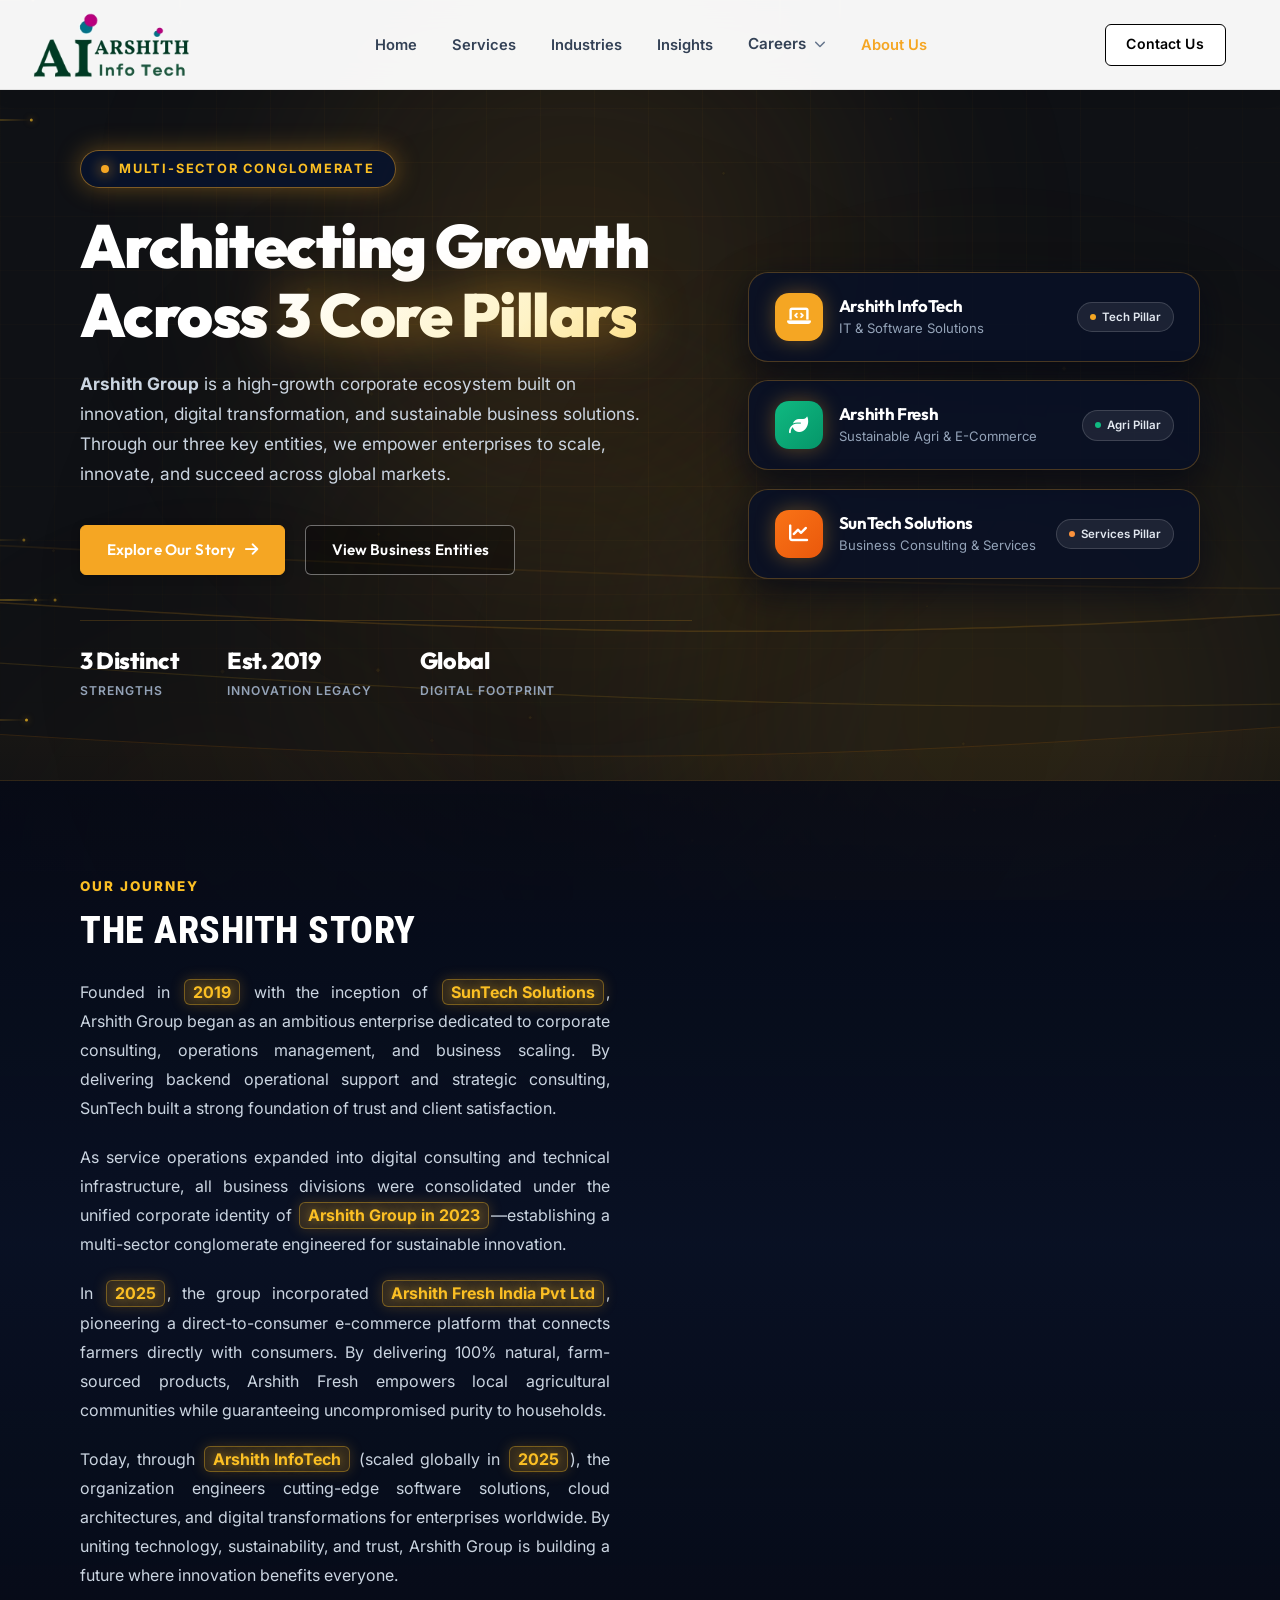
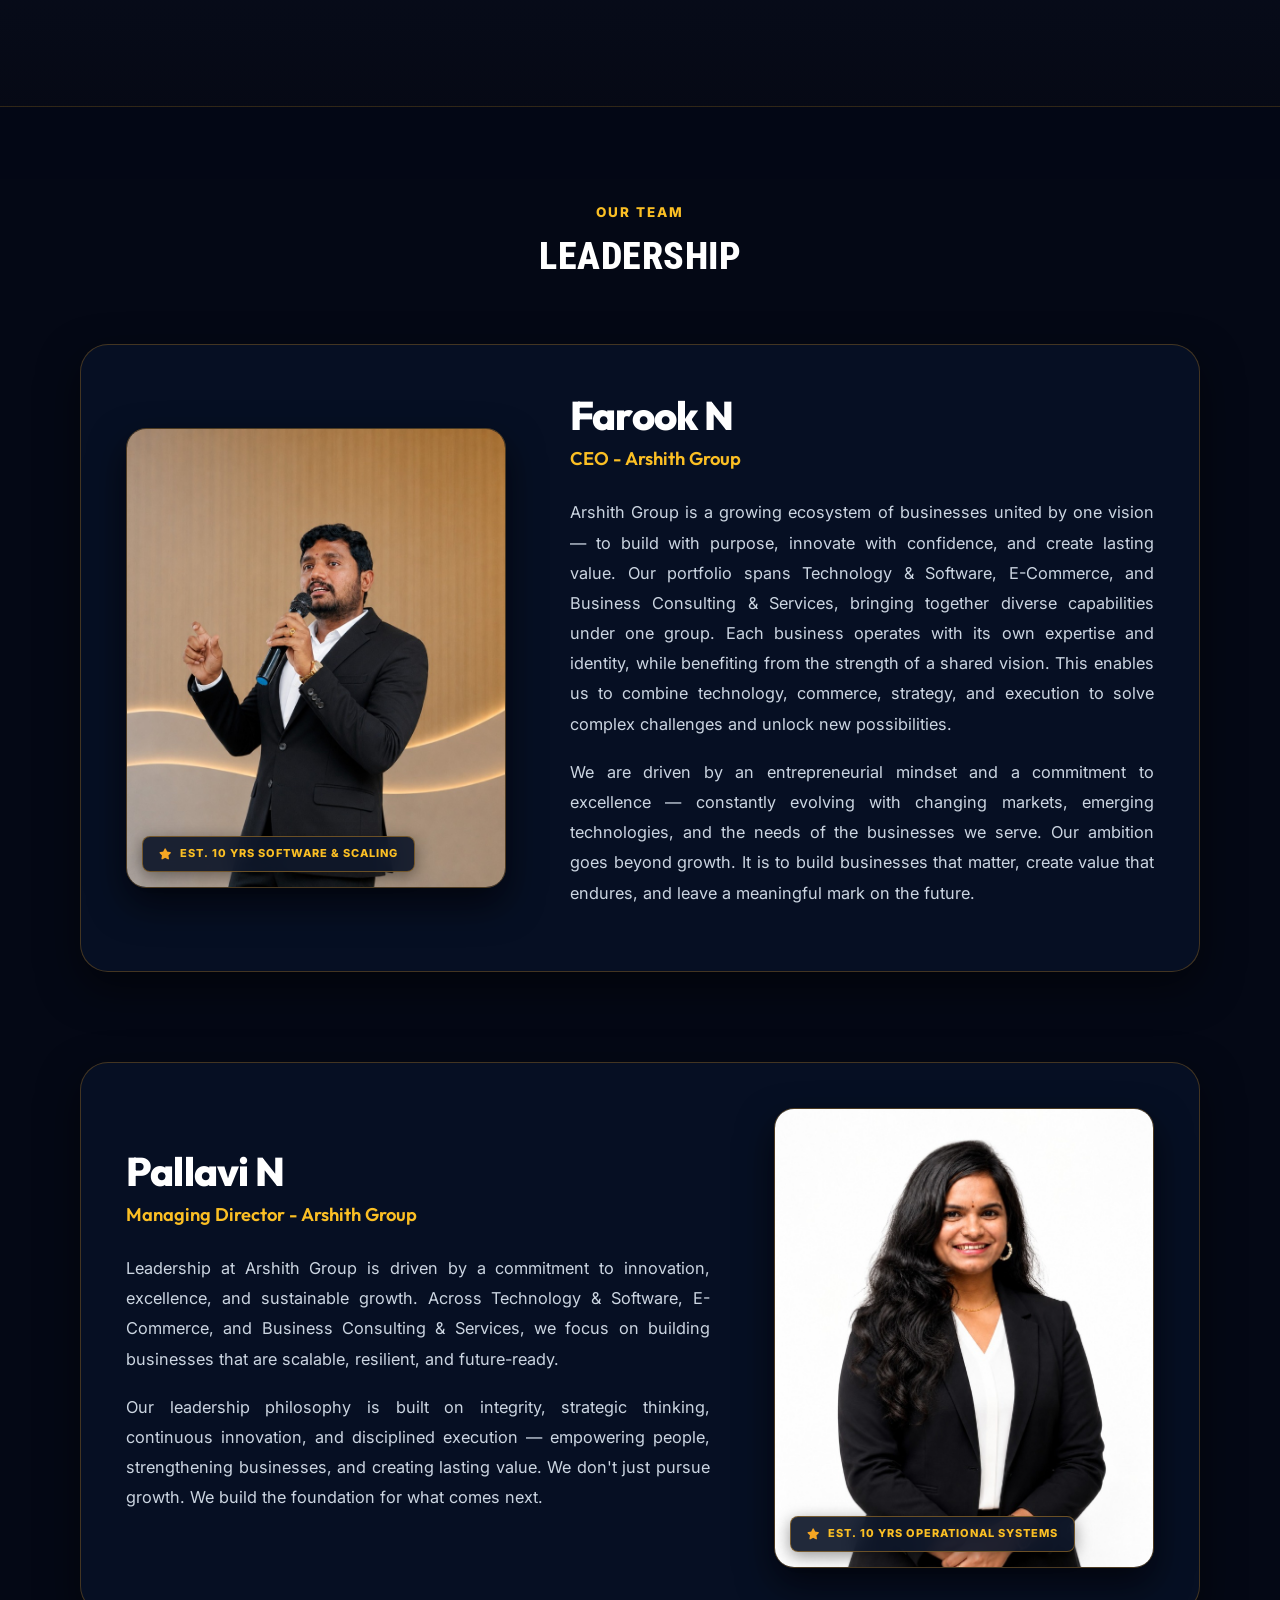
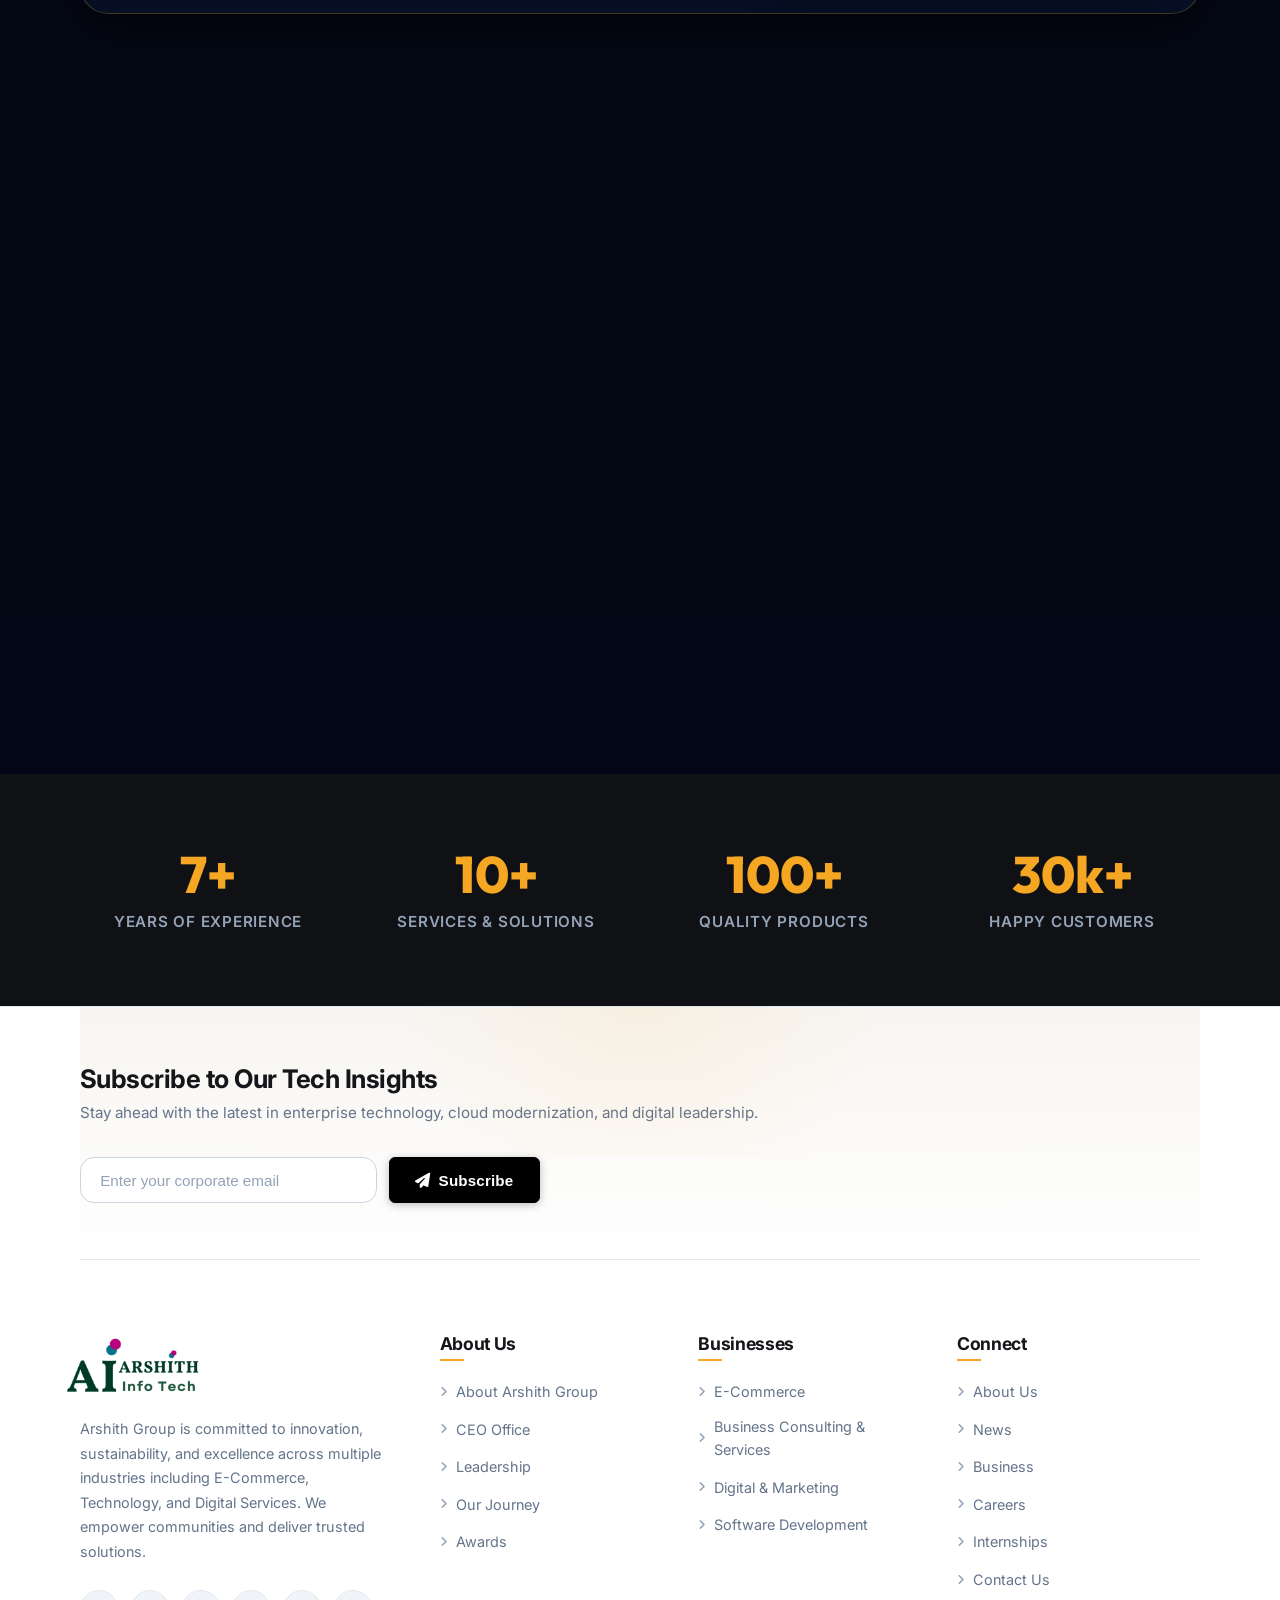
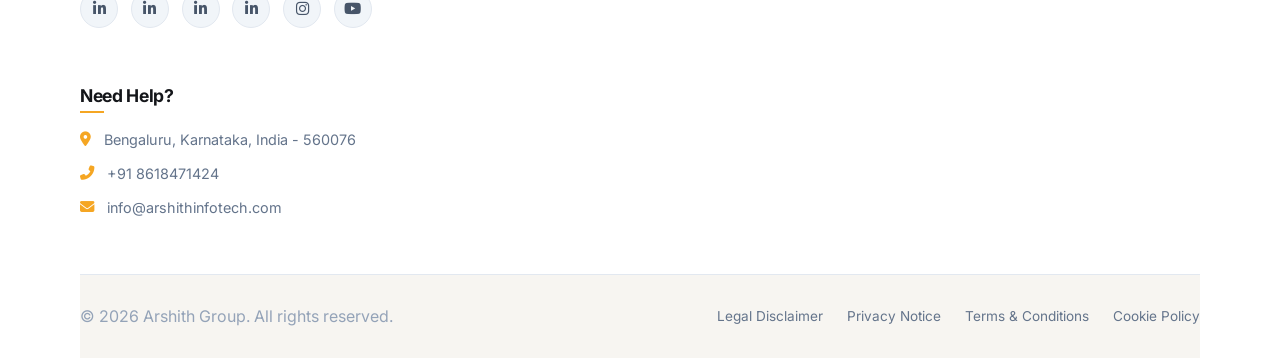
==== about-infotech.html @ 5fb1ec13 "Update email to info@arshithinfotech.com and fix content visibility" ====
<!DOCTYPE html>
<html lang="en">

<head>
  <meta charset="UTF-8" />
  <meta name="viewport" content="width=device-width, initial-scale=1.0" />
  <title>About Arshith Group | Leadership & Our Story</title>
  <meta name="description"
    content="Meet the executive leaders of Arshith Group. Learn about our story, values, and the team driving innovation across E-Commerce, Technology, and Digital Services." />

  <!-- Google Fonts -->
  <link rel="preconnect" href="https://fonts.googleapis.com" />
  <link rel="preconnect" href="https://fonts.gstatic.com" crossorigin />
  <link
    href="https://fonts.googleapis.com/css2?family=Inter:wght@300;400;500;600;700;800;900&family=Outfit:wght@400;500;600;700;800;900&family=Roboto+Condensed:wght@700&display=swap"
    rel="stylesheet" />

  <!-- Font Awesome -->
  <link rel="stylesheet" href="https://cdnjs.cloudflare.com/ajax/libs/font-awesome/6.4.0/css/all.min.css" />

  <!-- Stylesheets -->
  <link rel="stylesheet" href="css/style.css" />
  <link rel="stylesheet" href="footer-premium.css" />

  <style>
    /* ═══════════════════════════════════════════════════
       CYBER BLUE PROFESSIONAL ABOUT US & LEADERSHIP
       ═══════════════════════════════════════════════════ */
    :root {
      --font-brand: 'Outfit', 'Inter', -apple-system, sans-serif;
      --font-body: 'Inter', -apple-system, sans-serif;
      --primary-cyan: #F5A623;
      --primary-blue: #F5A623;
      --cyber-border: rgba(245, 166, 35, 0.28);
      --cyber-glow: rgba(245, 166, 35, 0.5);
    }

    body.page-about-cyber {
      background-color: #0F1115;
      color: #ffffff;
      font-family: var(--font-body);
      overflow-x: hidden;
      position: relative;
    }

    /* ── 1. UNIFIED WHITE TOP NAVBAR ── */
    .navbar {
      background: rgba(255, 255, 255, 0.96) !important;
      backdrop-filter: blur(16px);
      -webkit-backdrop-filter: blur(16px);
      border-bottom: 1px solid rgba(0, 0, 0, 0.08) !important;
      box-shadow: 0 4px 20px rgba(0, 0, 0, 0.05);
      padding: 0.35rem 0;
      position: fixed;
      top: 0;
      left: 0;
      width: 100%;
      z-index: 1000;
      transition: var(--transition);
    }

    .nav-links a {
      color: #334155;
      font-weight: 600;
      font-size: 0.92rem;
      transition: color 0.2s ease;
    }

    .nav-links a:hover,
    .nav-links a.active {
      color: #F5A623;
    }

    .menu-toggle {
      color: #F5A623;
    }

    /* ── 2. GLOBAL AURORA ORBS & CANVAS (MATCHING HOME PAGE) ── */
    /* Inherited from global css/style.css */

    /* ── 3. HERO SECTION (Screenshot 1) ── */
    .hero-conglomerate {
      position: relative;
      z-index: 1;
      padding: 150px 0 80px;
    }

    .hero-conglomerate-grid {
      display: grid;
      grid-template-columns: 1.15fr 0.85fr;
      gap: 3.5rem;
      align-items: center;
    }

    .hero-pill-badge {
      display: inline-flex;
      align-items: center;
      gap: 10px;
      padding: 8px 20px;
      background: rgba(8, 19, 44, 0.9);
      border: 1px solid rgba(245, 166, 35, 0.5);
      border-radius: 50px;
      font-size: 0.8rem;
      font-weight: 700;
      color: #FBBF24;
      text-transform: uppercase;
      letter-spacing: 0.14em;
      box-shadow: 0 0 25px rgba(245, 166, 35, 0.35);
      margin-bottom: 1.5rem;
    }

    .pulse-dot-cyan {
      width: 8px;
      height: 8px;
      background: #F5A623;
      border-radius: 50%;
      box-shadow: 0 0 14px #F5A623;
      animation: pulseDot 2s infinite;
    }

    .hero-main-title {
      font-family: var(--font-brand);
      font-size: clamp(2.5rem, 4.8vw, 3.8rem);
      font-weight: 900;
      color: #ffffff !important;
      line-height: 1.12;
      margin-bottom: 1.25rem;
      letter-spacing: -0.025em;
    }

    .pillars-accent {
      background: linear-gradient(135deg, #ffffff 0%, #FEF3C7 30%, #FBBF24 70%, #F5A623 100%);
      background-size: 250% auto;
      -webkit-background-clip: text;
      -webkit-text-fill-color: transparent;
      filter: drop-shadow(0 0 24px rgba(245, 166, 35, 0.55));
    }

    .hero-main-desc {
      font-size: 1.08rem;
      line-height: 1.75;
      color: #cbd5e1;
      margin-bottom: 2.2rem;
      max-width: 580px;
    }

    .hero-actions-row {
      display: flex;
      align-items: center;
      gap: 1.25rem;
      margin-bottom: 2.8rem;
      flex-wrap: wrap;
    }

    .btn-hero-glow {
      display: inline-flex;
      align-items: center;
      gap: 10px;
      padding: 12px 28px;
      background: #F5A623 !important;
      border: 1px solid #F5A623 !important;
      color: #ffffff !important;
      font-family: var(--font-brand);
      font-size: 0.95rem;
      font-weight: 600;
      border-radius: 6px;
      text-decoration: none;
      box-shadow: 0 2px 6px rgba(245, 166, 35, 0.2);
      transition: all 0.2s ease;
    }

    .btn-hero-glow:hover {
      background: #D97706 !important;
      border-color: #D97706 !important;
      transform: translateY(-1px);
      box-shadow: 0 4px 12px rgba(245, 166, 35, 0.3);
    }

    .btn-hero-glass {
      display: inline-flex;
      align-items: center;
      gap: 10px;
      padding: 12px 28px;
      background: rgba(255, 255, 255, 0.06);
      border: 1.5px solid rgba(255, 255, 255, 0.35);
      backdrop-filter: blur(10px);
      color: #ffffff !important;
      font-family: var(--font-brand);
      font-size: 0.95rem;
      font-weight: 600;
      border-radius: 6px;
      text-decoration: none;
      transition: all 0.2s ease;
    }

    .btn-hero-glass:hover {
      background: #ffffff !important;
      color: #0f172a !important;
      border-color: #ffffff !important;
      transform: translateY(-1px);
    }


    .hero-metrics-bar {
      display: flex;
      align-items: center;
      gap: 3rem;
      padding-top: 1.6rem;
      border-top: 1px solid rgba(245, 166, 35, 0.18);
      flex-wrap: wrap;
    }

    .hero-metric-item h4 {
      font-family: var(--font-brand);
      font-size: 1.45rem;
      font-weight: 800;
      color: #ffffff;
      margin: 0 0 2px;
    }

    .hero-metric-item span {
      font-size: 0.76rem;
      color: #94a3b8;
      text-transform: uppercase;
      letter-spacing: 0.08em;
      font-weight: 600;
    }

    /* Right Stack of 3 Floating Pillar Cards */
    .hero-pillars-stack {
      display: flex;
      flex-direction: column;
      gap: 1.15rem;
    }

    .pillar-card {
      display: flex;
      align-items: center;
      justify-content: space-between;
      padding: 1.25rem 1.6rem;
      background: rgba(8, 17, 38, 0.88);
      border: 1px solid rgba(245, 166, 35, 0.28);
      backdrop-filter: blur(18px);
      -webkit-backdrop-filter: blur(18px);
      border-radius: 20px;
      box-shadow: 0 12px 35px rgba(4, 8, 22, 0.75);
      transition: all 0.35s cubic-bezier(0.16, 1, 0.3, 1);
      text-decoration: none;
      position: relative;
      overflow: hidden;
    }

    .pillar-card::before {
      content: '';
      position: absolute;
      top: 0;
      left: 0;
      right: 0;
      height: 2px;
      background: linear-gradient(90deg, #F5A623, #FBBF24, #F5A623);
      opacity: 0;
      transition: opacity 0.3s ease;
    }

    .pillar-card:hover {
      transform: translateX(8px) scale(1.02);
      border-color: rgba(245, 166, 35, 0.8) !important;
      box-shadow: 0 0 45px rgba(245, 166, 35, 0.45) !important;
    }

    .pillar-card:hover::before {
      opacity: 1;
    }

    .pillar-card-left {
      display: flex;
      align-items: center;
      gap: 16px;
    }

    .pillar-icon-box {
      width: 48px;
      height: 48px;
      border-radius: 14px;
      display: flex;
      align-items: center;
      justify-content: center;
      font-size: 1.2rem;
      color: #ffffff;
      flex-shrink: 0;
      box-shadow: 0 0 20px rgba(245, 166, 35, 0.35);
    }

    .icon-tech-blue {
      background: linear-gradient(135deg, #F5A623 0%, #F5A623 100%);
    }

    .icon-agri-green {
      background: linear-gradient(135deg, #10b981 0%, #059669 100%);
    }

    .icon-services-orange {
      background: linear-gradient(135deg, #f97316 0%, #ea580c 100%);
    }

    .pillar-text h3 {
      font-family: var(--font-brand);
      font-size: 1.05rem;
      font-weight: 700;
      color: #ffffff;
      margin: 0 0 2px;
    }

    .pillar-text p {
      font-size: 0.82rem;
      color: #94a3b8;
      margin: 0;
    }

    .pillar-tag {
      display: inline-flex;
      align-items: center;
      gap: 6px;
      padding: 5px 12px;
      border-radius: 30px;
      font-size: 0.72rem;
      font-weight: 600;
      background: rgba(255, 255, 255, 0.08);
      border: 1px solid rgba(255, 255, 255, 0.15);
      color: #e2e8f0;
      white-space: nowrap;
    }

    .tag-dot-blue {
      width: 6px;
      height: 6px;
      border-radius: 50%;
      background: #F5A623;
    }

    .tag-dot-green {
      width: 6px;
      height: 6px;
      border-radius: 50%;
      background: #10b981;
    }

    .tag-dot-orange {
      width: 6px;
      height: 6px;
      border-radius: 50%;
      background: #fb923c;
    }

    /* ── 4. OUR JOURNEY / THE ARSHITH STORY (Screenshot 2) ── */
    .story-cyber-section {
      position: relative;
      z-index: 1;
      padding: 95px 0;
      background: linear-gradient(180deg, rgba(4, 8, 22, 0.78) 0%, rgba(8, 17, 38, 0.85) 50%, rgba(4, 8, 22, 0.78) 100%);
      border-top: 1px solid rgba(245, 166, 35, 0.18);
      border-bottom: 1px solid rgba(245, 166, 35, 0.18);
    }

    .story-grid {
      display: grid;
      grid-template-columns: 1fr 1fr;
      gap: 60px;
      align-items: center;
    }

    .section-eyebrow {
      display: block;
      font-size: 0.84rem;
      font-weight: 800;
      text-transform: uppercase;
      letter-spacing: 2px;
      color: #FBBF24;
      margin-bottom: 8px;
    }

    .story-title {
      font-family: 'Roboto Condensed', var(--font-brand);
      font-size: 2.4rem;
      font-weight: 800;
      color: #ffffff;
      text-transform: uppercase;
      letter-spacing: 0.5px;
      margin-bottom: 24px;
    }

    .story-text p {
      font-size: 1rem;
      line-height: 1.82;
      color: #cbd5e1;
      margin-bottom: 20px;
      text-align: justify;
    }

    .story-text strong {
      color: #FBBF24;
      font-weight: 700;
      background: rgba(245, 166, 35, 0.18);
      border: 1px solid rgba(251, 191, 36, 0.35);
      padding: 1px 8px;
      border-radius: 6px;
      box-shadow: 0 0 14px rgba(245, 166, 35, 0.22);
      display: inline-block;
      line-height: 1.4;
      margin: 1px 2px;
      text-shadow: 0 0 10px rgba(251, 191, 36, 0.5);
    }

    .story-img-wrap {
      position: relative;
      display: flex;
      align-items: center;
      justify-content: center;
    }

    .story-img-wrap img {
      width: 100%;
      height: 100%;
      max-height: 490px;
      object-fit: cover;
      border-radius: 22px;
      border: 1px solid rgba(255, 255, 255, 0.16);
      box-shadow: 0 20px 45px rgba(0, 0, 0, 0.45);
      display: block;
      transition: transform 0.4s ease, box-shadow 0.4s ease;
    }

    .story-img-wrap:hover img {
      transform: translateY(-4px) scale(1.01);
      box-shadow: 0 28px 55px rgba(0, 0, 0, 0.55);
    }

    /* ── 5. LEADERSHIP SECTION (Screenshot 3 & 4) ── */
    .leadership-cyber-section {
      position: relative;
      z-index: 1;
      padding: 95px 0;
      background: rgba(4, 8, 22, 0.95);
    }

    .leadership-header {
      text-align: center;
      margin-bottom: 65px;
    }

    .leader-block {
      display: grid;
      gap: 64px;
      align-items: center;
      margin-bottom: 90px;
      background: rgba(8, 17, 38, 0.85);
      border: 1px solid rgba(245, 166, 35, 0.25);
      border-radius: 28px;
      padding: 45px;
      box-shadow: 0 16px 40px rgba(0, 0, 0, 0.5);
      transition: all 0.35s ease;
    }

    .leader-block:hover {
      border-color: rgba(245, 166, 35, 0.6);
      box-shadow: 0 0 45px rgba(245, 166, 35, 0.3);
    }

    .leader-block-farook {
      grid-template-columns: 380px 1fr;
    }

    .leader-block-pallavi {
      grid-template-columns: 1fr 380px;
    }

    .leader-photo-card {
      position: relative;
    }

    .leader-photo-card img {
      width: 100%;
      height: 460px;
      object-fit: cover;
      object-position: center top;
      border-radius: 20px;
      border: 1.5px solid rgba(245, 166, 35, 0.3);
      box-shadow: 0 16px 36px rgba(0, 0, 0, 0.6);
      display: block;
      transition: transform 0.3s ease;
    }

    .leader-photo-card:hover img {
      transform: scale(1.015);
      border-color: #F5A623;
    }

    .leader-credential-badge {
      position: absolute;
      bottom: 16px;
      left: 16px;
      font-size: 11px;
      font-weight: 800;
      text-transform: uppercase;
      letter-spacing: 1px;
      background: rgba(15, 23, 42, 0.92);
      backdrop-filter: blur(10px);
      color: #FBBF24;
      border: 1px solid rgba(245, 166, 35, 0.4);
      padding: 8px 16px;
      border-radius: 8px;
      box-shadow: 0 4px 16px rgba(0, 0, 0, 0.4);
      display: inline-flex;
      align-items: center;
      gap: 8px;
    }

    .leader-credential-badge i {
      color: #F5A623;
    }

    .leader-info h3 {
      font-family: var(--font-brand);
      font-size: 2.5rem;
      font-weight: 800;
      color: #ffffff;
      margin-bottom: 4px;
      letter-spacing: -0.02em;
    }

    .leader-role {
      font-family: var(--font-brand);
      font-size: 1.15rem;
      color: #FBBF24;
      font-weight: 600;
      margin-bottom: 24px;
    }

    .leader-info p {
      font-size: 1.02rem;
      line-height: 1.85;
      color: #cbd5e1;
      margin-bottom: 18px;
      text-align: justify;
    }

    /* ── 3.3 EXECUTIVE TEAM SECTION ── */
    .executive-team-wrapper {
      margin-top: 5rem;
      padding-top: 3.5rem;
      border-top: 1px solid rgba(245, 166, 35, 0.2);
    }

    .executive-team-header {
      text-align: center;
      margin-bottom: 2.5rem;
    }

    .executive-team-header .section-eyebrow {
      color: #FBBF24;
      font-size: 0.85rem;
      font-weight: 700;
      text-transform: uppercase;
      letter-spacing: 0.08em;
      display: inline-block;
      margin-bottom: 0.5rem;
    }

    .executive-team-header h2 {
      font-size: 2.5rem;
      font-weight: 800;
      color: #ffffff;
      margin-bottom: 0.8rem;
      font-family: var(--font-brand);
      letter-spacing: -0.02em;
      text-align: center;
    }

    .executive-team-header p {
      font-size: 1.05rem;
      color: #cbd5e1;
      max-width: 850px;
      line-height: 1.65;
      margin: 0 auto;
      text-align: center;
    }

    .executive-team-grid {
      display: grid;
      grid-template-columns: repeat(4, 1fr);
      gap: 1.8rem;
    }

    .executive-member-card {
      display: flex;
      flex-direction: column;
      align-items: center;
      text-align: center;
      transition: transform 0.35s cubic-bezier(0.16, 1, 0.3, 1);
    }

    .executive-member-card:hover {
      transform: translateY(-6px);
    }

    .exec-photo-wrap {
      width: 100%;
      aspect-ratio: 1 / 1;
      border-radius: 20px;
      overflow: hidden;
      background: rgba(8, 17, 38, 0.85);
      border: 1.5px solid rgba(245, 166, 35, 0.25);
      box-shadow: 0 12px 30px rgba(0, 0, 0, 0.5);
      transition: all 0.35s ease;
    }

    .executive-member-card:hover .exec-photo-wrap {
      border-color: #F5A623;
      box-shadow: 0 0 30px rgba(245, 166, 35, 0.35), 0 16px 36px rgba(0, 0, 0, 0.6);
    }

    .exec-photo-wrap img {
      width: 100%;
      height: 100%;
      object-fit: cover;
      object-position: center top;
      display: block;
      transition: transform 0.4s ease;
      image-rendering: -webkit-optimize-contrast;
      image-rendering: high-quality;
    }

    .executive-member-card:hover .exec-photo-wrap img {
      transform: scale(1.03);
    }

    .exec-info {
      padding-top: 1.1rem;
      text-align: center;
      width: 100%;
    }

    .exec-name {
      font-size: 1.25rem;
      font-weight: 800;
      color: #ffffff;
      margin-bottom: 0.35rem;
      font-family: var(--font-brand);
      letter-spacing: -0.01em;
      text-align: center;
    }

    .exec-designation {
      font-size: 0.9rem;
      font-weight: 600;
      color: #FBBF24;
      line-height: 1.4;
      text-align: center;
    }

    @media (max-width: 1024px) {
      .executive-team-grid {
        grid-template-columns: repeat(2, 1fr);
        gap: 1.5rem;
      }
    }

    @media (max-width: 640px) {
      .executive-team-grid {
        grid-template-columns: 1fr;
        gap: 1.8rem;
      }
    }

    /* ── 6. RESPONSIVE BREAKPOINTS (MOBILE & TABLET) ── */
    @media (max-width: 1024px) {
      .hero-conglomerate {
        padding: 7rem 0 3.5rem 0;
        display: flex;
        align-items: center;
        justify-content: center;
      }
      .hero-conglomerate .container {
        display: flex;
        flex-direction: column;
        align-items: center;
        justify-content: center;
      }
      .hero-conglomerate-grid {
        grid-template-columns: 1fr;
        gap: 3rem;
        width: 100%;
        display: flex;
        flex-direction: column;
        align-items: center;
        justify-content: center;
      }
      .hero-left-content {
        display: flex;
        flex-direction: column;
        align-items: center;
        text-align: center;
        margin: 0 auto;
        width: 100%;
        max-width: 700px;
      }
      .hero-pill-badge {
        margin: 0 auto 1.2rem auto;
      }
      .hero-main-title {
        text-align: center;
        width: 100%;
      }
      .hero-main-desc {
        text-align: center;
        margin: 0 auto 1.8rem auto;
      }
      .hero-actions-row {
        justify-content: center;
        margin: 0 auto 2rem auto;
      }
      .hero-metrics-bar {
        justify-content: center;
        margin: 1.5rem auto 0 auto;
        width: 100%;
      }
      .hero-pillars-stack {
        width: 100%;
        max-width: 520px;
        margin: 1.5rem auto 0 auto;
      }
      .story-grid {
        grid-template-columns: 1fr;
        gap: 40px;
      }
      .leader-block-farook,
      .leader-block-pallavi {
        grid-template-columns: 1fr;
        gap: 36px;
        padding: 32px;
      }
      .leader-block-pallavi .leader-photo-card {
        order: -1;
      }
      .leader-photo-card img {
        height: 420px;
      }
    }

    @media (max-width: 768px) {
      .hero-conglomerate {
        padding: 5.5rem 0 2.5rem 0;
      }
      .hero-main-title {
        font-size: clamp(2rem, 7vw, 2.7rem);
        text-align: center;
      }
      .hero-main-desc {
        font-size: 0.98rem;
        line-height: 1.7;
        text-align: center;
        padding: 0 0.5rem;
      }
      .hero-actions-row {
        flex-direction: column;
        width: 100%;
        gap: 0.85rem;
      }
      .hero-actions-row .btn-hero-glow,
      .hero-actions-row .btn-hero-glass {
        width: 100%;
        justify-content: center;
        text-align: center;
      }
      .hero-metrics-bar {
        display: grid;
        grid-template-columns: repeat(3, 1fr);
        gap: 1rem;
        padding: 1.25rem 0.5rem 0 0.5rem;
      }
      .hero-metric-item h4 {
        font-size: 1.25rem;
      }
      .hero-metric-item span {
        font-size: 0.72rem;
      }
      .pillar-card {
        padding: 14px 16px;
      }
      .pillar-icon-box {
        width: 44px;
        height: 44px;
        font-size: 1.2rem;
      }
      .pillar-text h3 {
        font-size: 1.15rem;
      }
      .story-cyber-section,
      .leadership-cyber-section {
        padding: 4.5rem 0;
      }
      .story-title {
        font-size: clamp(1.85rem, 6.5vw, 2.4rem);
      }
      .story-text p {
        font-size: 0.95rem;
        line-height: 1.75;
      }
      .leader-block {
        padding: 24px 18px;
        border-radius: 20px;
        margin-bottom: 50px;
        gap: 24px;
      }
      .leader-photo-card img {
        height: 360px;
      }
      .leader-info h3 {
        font-size: 2rem;
      }
      .leader-role {
        font-size: 1rem;
        margin-bottom: 16px;
      }
      .leader-info p {
        font-size: 0.94rem;
        line-height: 1.75;
        text-align: left;
      }
      /* Mobile Drawer Nav Link Colors */
      .nav-links a {
        color: #1e293b !important;
      }
      .nav-links a:hover,
      .nav-links a.active {
        color: #F5A623 !important;
      }
      #menuOverlay {
        z-index: 990 !important;
      }
    }

    @media (max-width: 480px) {
      .hero-metrics-bar {
        grid-template-columns: repeat(3, 1fr);
        gap: 0.5rem;
        text-align: center;
      }
      .hero-metric-item {
        border-bottom: none;
        padding-bottom: 0;
      }
      .leader-photo-card img {
        height: 300px;
      }
      .leader-credential-badge {
        font-size: 9.5px;
        padding: 6px 12px;
        bottom: 10px;
        left: 10px;
      }
    }
  </style>
</head>

<body class="page-about-cyber theme-page-cyber-blue">

  <!-- Global Animated Background (Interactive Constellation Canvas + Ambient Aurora Glow) -->
  <div class="global-aurora-bg">
    <div class="aurora-orb aurora-orb-1"></div>
    <div class="aurora-orb aurora-orb-2"></div>
    <div class="aurora-orb aurora-orb-3"></div>
    <div class="aurora-orb aurora-orb-4"></div>
  </div>
  <canvas id="globalParticlesCanvas"></canvas>

  <!-- ══════════ NAVBAR ══════════ -->
  <nav class="navbar">
    <div class="container">
      <a href="index.html" class="logo">
        <img src="assets/images/logo-official.png" alt="Arshith Info-Tech" class="logo-img">
      </a>
      <ul class="nav-links">
        <div class="drawer-brand">
          <img src="assets/images/logo-official.png" alt="Arshith Info-Tech" class="logo-img">
        </div>
        <button class="drawer-close" aria-label="Close menu"><i class="fas fa-times"></i></button>
        <li><a href="index.html"><i class="fas fa-house"></i> Home</a></li>
        <li><a href="services.html"><i class="fas fa-laptop-code"></i> Services</a></li>
        <li><a href="industries.html"><i class="fas fa-layer-group"></i> Industries</a></li>
        <li><a href="insights.html"><i class="fas fa-newspaper"></i> Insights</a></li>
        
        <!-- Careers Dropdown Navigation Item -->
        <li class="nav-item-dropdown">
          <a href="javascript:void(0)" class="dropdown-trigger" aria-haspopup="true" aria-expanded="false">
            <i class="fas fa-briefcase"></i> Careers <i class="fas fa-chevron-down nav-dropdown-arrow"></i>
          </a>
          <ul class="nav-dropdown-menu">
            <li>
              <a href="careers.html" class="nav-dropdown-link">
                <span class="dropdown-link-icon"><i class="fas fa-user-tie"></i></span>
                <div class="dropdown-link-text">
                  <strong>Full-Time Careers</strong>
                  <small>Experienced &amp; Early Career Openings</small>
                </div>
              </a>
            </li>
            <li>
              <a href="internships.html" class="nav-dropdown-link">
                <span class="dropdown-link-icon"><i class="fas fa-graduation-cap"></i></span>
                <div class="dropdown-link-text">
                  <strong>Internships 2026</strong>
                  <small>Students &amp; Graduate Programs</small>
                </div>
              </a>
            </li>
          </ul>
        </li>

        <li><a href="about-infotech.html" class="active"><i class="fas fa-building"></i> About Us</a></li>
        <li class="drawer-cta-item"><a href="javascript:void(0)" class="btn btn-primary drawer-cta-btn" aria-haspopup="dialog"><i class="fas fa-paper-plane"></i> Contact Us</a></li>
      </ul>
      <a href="javascript:void(0)" class="btn btn-primary nav-cta" aria-haspopup="dialog">Contact Us</a>
      <div class="menu-toggle" aria-label="Open Navigation Menu">
        <i class="fas fa-bars"></i>
      </div>
    </div>
  </nav>

  <!-- Mobile Menu Overlay -->
  <div id="menuOverlay"></div>

  <main>
    <!-- ══════════ 1. HERO SECTION (Screenshot 1) ══════════ -->
    <section class="hero-conglomerate">
      <div class="container">
        <div class="hero-conglomerate-grid">
          <!-- Left Column -->
          <div class="hero-left-content reveal-left">
            <div class="hero-pill-badge">
              <span class="pulse-dot-cyan"></span> Multi-Sector Conglomerate
            </div>
            
            <h1 class="hero-main-title">
              Architecting Growth<br>
              Across <span class="pillars-accent">3 Core Pillars</span>
            </h1>

            <p class="hero-main-desc">
              <strong>Arshith Group</strong> is a high-growth corporate ecosystem built on innovation, digital transformation, and sustainable business solutions. Through our three key entities, we empower enterprises to scale, innovate, and succeed across global markets.
            </p>

            <div class="hero-actions-row">
              <a href="#story" class="btn-hero-glow">
                Explore Our Story <i class="fas fa-arrow-right"></i>
              </a>
              <a href="#entities" class="btn-hero-glass">
                View Business Entities
              </a>
            </div>

            <div class="hero-metrics-bar">
              <div class="hero-metric-item">
                <h4>3 Distinct</h4>
                <span>Strengths</span>
              </div>
              <div class="hero-metric-item">
                <h4>Est. 2019</h4>
                <span>Innovation Legacy</span>
              </div>
              <div class="hero-metric-item">
                <h4>Global</h4>
                <span>Digital Footprint</span>
              </div>
            </div>
          </div>

          <!-- Right Column: 3 Floating Glass Pillar Cards -->
          <div class="hero-pillars-stack reveal-right" id="entities">
            <!-- Pillar 1: Arshith InfoTech -->
            <a href="infotech.html" class="pillar-card">
              <div class="pillar-card-left">
                <div class="pillar-icon-box icon-tech-blue">
                  <i class="fas fa-laptop-code"></i>
                </div>
                <div class="pillar-text">
                  <h3>Arshith InfoTech</h3>
                  <p>IT &amp; Software Solutions</p>
                </div>
              </div>
              <span class="pillar-tag">
                <span class="tag-dot-blue"></span> Tech Pillar
              </span>
            </a>

            <!-- Pillar 2: Arshith Fresh -->
            <a href="https://arshithfresh.com/" target="_blank" class="pillar-card">
              <div class="pillar-card-left">
                <div class="pillar-icon-box icon-agri-green">
                  <i class="fas fa-leaf"></i>
                </div>
                <div class="pillar-text">
                  <h3>Arshith Fresh</h3>
                  <p>Sustainable Agri &amp; E-Commerce</p>
                </div>
              </div>
              <span class="pillar-tag">
                <span class="tag-dot-green"></span> Agri Pillar
              </span>
            </a>

            <!-- Pillar 3: SunTech Solutions -->
            <a href="https://suntechorganization.com/" target="_blank" class="pillar-card">
              <div class="pillar-card-left">
                <div class="pillar-icon-box icon-services-orange">
                  <i class="fas fa-chart-line"></i>
                </div>
                <div class="pillar-text">
                  <h3>SunTech Solutions</h3>
                  <p>Business Consulting &amp; Services</p>
                </div>
              </div>
              <span class="pillar-tag">
                <span class="tag-dot-orange"></span> Services Pillar
              </span>
            </a>
          </div>
        </div>
      </div>
    </section>

    <!-- ══════════ 2. OUR JOURNEY / THE ARSHITH STORY (Screenshot 2) ══════════ -->
    <section class="story-cyber-section" id="story">
      <div class="container">
        <div class="story-grid">
          <!-- Story Content -->
          <div class="story-text reveal-left">
            <span class="section-eyebrow">Our Journey</span>
            <h2 class="story-title">The Arshith Story</h2>

            <p>
              Founded in <strong>2019</strong> with the inception of <strong>SunTech Solutions</strong>, Arshith Group began as an ambitious enterprise dedicated to corporate consulting, operations management, and business scaling. By delivering backend operational support and strategic consulting, SunTech built a strong foundation of trust and client satisfaction.
            </p>

            <p>
              As service operations expanded into digital consulting and technical infrastructure, all business divisions were consolidated under the unified corporate identity of <strong>Arshith Group in 2023</strong>—establishing a multi-sector conglomerate engineered for sustainable innovation.
            </p>

            <p>
              In <strong>2025</strong>, the group incorporated <strong>Arshith Fresh India Pvt Ltd</strong>, pioneering a direct-to-consumer e-commerce platform that connects farmers directly with consumers. By delivering 100% natural, farm-sourced products, Arshith Fresh empowers local agricultural communities while guaranteeing uncompromised purity to households.
            </p>

            <p>
              Today, through <strong>Arshith InfoTech</strong> (scaled globally in <strong>2025</strong>), the organization engineers cutting-edge software solutions, cloud architectures, and digital transformations for enterprises worldwide. By uniting technology, sustainability, and trust, Arshith Group is building a future where innovation benefits everyone.
            </p>
          </div>

          <!-- Story Image -->
          <div class="story-img-wrap reveal-right">
            <img src="assets/images/about-team.jpg" alt="Arshith Group Corporate Team in Glass Atrium" />
          </div>
        </div>
      </div>
    </section>

    <!-- ══════════ 3. LEADERSHIP SECTION (Screenshot 3 & 4) ══════════ -->
    <section class="leadership-cyber-section" id="leadership">
      <div class="container">
        <div class="leadership-header reveal-up">
          <span class="section-eyebrow">Our Team</span>
          <h2 class="story-title" style="margin-bottom: 0;">Leadership</h2>
        </div>

        <!-- 3.1 CEO Section: Farook N (Screenshot 3) -->
        <div class="leader-block leader-block-farook reveal-up">
          <!-- Left: Farook N Photo Card -->
          <div class="leader-photo-card">
            <img src="logos/farook_executive.jpg" alt="Farook N - CEO & Chairman, Arshith Group" />
            <div class="leader-credential-badge">
              <i class="fa-solid fa-star"></i> Est. 10 Yrs Software &amp; Scaling
            </div>
          </div>

          <!-- Right: Farook N Biography -->
          <div class="leader-info">
            <h3>Farook N</h3>
            <div class="leader-role">CEO - Arshith Group</div>

            <p>
              Arshith Group is a growing ecosystem of businesses united by one vision — to build with purpose, innovate with confidence, and create lasting value. Our portfolio spans Technology &amp; Software, E-Commerce, and Business Consulting &amp; Services, bringing together diverse capabilities under one group. Each business operates with its own expertise and identity, while benefiting from the strength of a shared vision. This enables us to combine technology, commerce, strategy, and execution to solve complex challenges and unlock new possibilities.
            </p>

            <p>
              We are driven by an entrepreneurial mindset and a commitment to excellence — constantly evolving with changing markets, emerging technologies, and the needs of the businesses we serve. Our ambition goes beyond growth. It is to build businesses that matter, create value that endures, and leave a meaningful mark on the future.
            </p>
          </div>
        </div>

        <!-- 3.2 MD Section: Pallavi N (Screenshot 4) -->
        <div class="leader-block leader-block-pallavi reveal-up">
          <!-- Left: Pallavi N Biography -->
          <div class="leader-info">
            <h3>Pallavi N</h3>
            <div class="leader-role">Managing Director - Arshith Group</div>

            <p>
              Leadership at Arshith Group is driven by a commitment to innovation, excellence, and sustainable growth. Across Technology &amp; Software, E-Commerce, and Business Consulting &amp; Services, we focus on building businesses that are scalable, resilient, and future-ready.
            </p>

            <p>
              Our leadership philosophy is built on integrity, strategic thinking, continuous innovation, and disciplined execution — empowering people, strengthening businesses, and creating lasting value. We don't just pursue growth. We build the foundation for what comes next.
            </p>
          </div>

          <!-- Right: Pallavi N Photo Card -->
          <div class="leader-photo-card">
            <img src="logos/pallavi_wooden.jpg" alt="Pallavi N - Managing Director, Arshith Group" />
            <div class="leader-credential-badge">
              <i class="fa-solid fa-star"></i> Est. 10 Yrs Operational Systems
            </div>
          </div>
        </div>

        <!-- 3.3 Executive Team Section (Our Executive Team) -->
        <div class="executive-team-wrapper reveal-up">
          <div class="executive-team-header">
            <span class="section-eyebrow">OUR TEAM</span>
            <h2>Our Executive Team</h2>
            <p>
              Our executive leadership drives strategic vision, commercial operations, marketing expansion, financial excellence, and operational delivery across Arshith Group.
            </p>
          </div>

          <div class="executive-team-grid">
            <!-- 1. P. Satyanarayan -->
            <div class="executive-member-card reveal-up" data-delay="100">
              <div class="exec-photo-wrap">
                <img src="assets/images/exec_satyanarayan.jpg?v=7" alt="P. Satyanarayan - CEO - Arshith Commercial Business" loading="lazy">
              </div>
              <div class="exec-info">
                <h3 class="exec-name">P. Satyanarayan</h3>
                <div class="exec-designation">CEO - Arshith Commercial Business</div>
              </div>
            </div>

            <!-- 2. K. Trinadh -->
            <div class="executive-member-card reveal-up" data-delay="200">
              <div class="exec-photo-wrap">
                <img src="assets/images/exec_trinadh.jpg?v=7" alt="K. Trinadh - Chief Marketing Officer (CMO)" loading="lazy">
              </div>
              <div class="exec-info">
                <h3 class="exec-name">K. Trinadh</h3>
                <div class="exec-designation">Chief Marketing Officer (CMO)</div>
              </div>
            </div>

            <!-- 3. P. Swapnika -->
            <div class="executive-member-card reveal-up" data-delay="300">
              <div class="exec-photo-wrap">
                <img src="assets/images/exec_swapnika.jpg?v=7" alt="P. Swapnika - Chief Financial Officer (CFO)" loading="lazy">
              </div>
              <div class="exec-info">
                <h3 class="exec-name">P. Swapnika</h3>
                <div class="exec-designation">Chief Financial Officer (CFO)</div>
              </div>
            </div>

            <!-- 4. I. Stephen -->
            <div class="executive-member-card reveal-up" data-delay="400">
              <div class="exec-photo-wrap">
                <img src="assets/images/exec_stephen.jpg?v=7" alt="I. Stephen - Chief Operating Officer (COO)" loading="lazy">
              </div>
              <div class="exec-info">
                <h3 class="exec-name">I. Stephen</h3>
                <div class="exec-designation">Chief Operating Officer (COO)</div>
              </div>
            </div>
          </div>
        </div>

      </div>
    </section>
  </main>

  <!-- ══════════ IMPACT STATS (Above Footer) ══════════ -->
  <section class="pre-footer-stats">
    <div class="container">
      <div class="stats-counter-grid">
        <div class="stats-counter-item">
          <div class="stats-counter-number"><span class="counter" data-target="7">7</span>+</div>
          <div class="stats-counter-label">Years of Experience</div>
        </div>
        <div class="stats-counter-item">
          <div class="stats-counter-number"><span class="counter" data-target="10">10</span>+</div>
          <div class="stats-counter-label">Services &amp; Solutions</div>
        </div>
        <div class="stats-counter-item">
          <div class="stats-counter-number"><span class="counter" data-target="100">100</span>+</div>
          <div class="stats-counter-label">Quality Products</div>
        </div>
        <div class="stats-counter-item">
          <div class="stats-counter-number"><span class="counter" data-target="30">30</span>k+</div>
          <div class="stats-counter-label">Happy Customers</div>
        </div>
      </div>
    </div>
  </section>

  <!-- ══════════ 4. PREMIUM FOOTER (Screenshot 5) ══════════ -->
  <footer class="footer">
    <div class="container">
      <div class="footer-newsletter">
        <div class="newsletter-content">
          <div class="newsletter-text">
            <h3>Subscribe to Our Tech Insights</h3>
            <p>Stay ahead with the latest in enterprise technology, cloud modernization, and digital leadership.</p>
          </div>
          <form class="newsletter-form">
            <input type="email" placeholder="Enter your corporate email" required>
            <button type="submit" class="btn btn-primary"><i class="fas fa-paper-plane"></i> Subscribe</button>
          </form>
        </div>
      </div>

      <div class="footer-grid">
        <div class="footer-brand">
          <a href="index.html" class="logo footer-logo">
            <img src="assets/images/logo-official.png" alt="Arshith Group Logo" class="logo-img">
          </a>
          <p class="footer-about">
            Arshith Group is committed to innovation, sustainability, and excellence across multiple industries including E-Commerce, Technology, and Digital Services. We empower communities and deliver trusted solutions.
          </p>
          <div class="social-links">
            <a href="https://www.linkedin.com/in/farook-n-2bb2b5344/" target="_blank" aria-label="LinkedIn" class="social-icon"><i class="fab fa-linkedin-in"></i></a>
            <a href="https://www.linkedin.com/company/arshith-fresh-india-pvt-ltd/posts/?feedView=all" target="_blank" aria-label="LinkedIn" class="social-icon"><i class="fab fa-linkedin-in"></i></a>
            <a href="https://www.linkedin.com/in/pallavi-n-4578033ab/" target="_blank" aria-label="LinkedIn" class="social-icon"><i class="fab fa-linkedin-in"></i></a>
            <a href="https://www.linkedin.com/company/suntech-it-solution/" target="_blank" aria-label="LinkedIn" class="social-icon"><i class="fab fa-linkedin-in"></i></a>
            <a href="https://www.instagram.com/arshithgroup?igsh=MWRnNXN0NDRpeWQ1bg==" target="_blank" aria-label="Instagram" class="social-icon"><i class="fab fa-instagram"></i></a>
            <a href="https://youtube.com/@arshithfresh?si=ZjvzneHlriAxv322" target="_blank" aria-label="YouTube" class="social-icon"><i class="fab fa-youtube"></i></a>
          </div>
        </div>

        <div class="footer-links">
          <h4>About Us</h4>
          <ul>
            <li><a href="about-infotech.html"><i class="fas fa-angle-right"></i> About Arshith Group</a></li>
            <li><a href="about-infotech.html#leadership"><i class="fas fa-angle-right"></i> CEO Office</a></li>
            <li><a href="about-infotech.html#leadership"><i class="fas fa-angle-right"></i> Leadership</a></li>
            <li><a href="#story"><i class="fas fa-angle-right"></i> Our Journey</a></li>
            <li><a href="about-infotech.html"><i class="fas fa-angle-right"></i> Awards</a></li>
          </ul>
        </div>

        <div class="footer-links">
          <h4>Businesses</h4>
          <ul>
            <li><a href="https://arshithfresh.com/" target="_blank"><i class="fas fa-angle-right"></i> E-Commerce</a></li>
            <li><a href="https://suntechorganization.com/" target="_blank"><i class="fas fa-angle-right"></i> Business Consulting &amp; Services</a></li>
            <li><a href="https://suntechorganization.com/" target="_blank"><i class="fas fa-angle-right"></i> Digital &amp; Marketing</a></li>
            <li><a href="infotech.html"><i class="fas fa-angle-right"></i> Software Development</a></li>
          </ul>
        </div>

        <div class="footer-links">
          <h4>Connect</h4>
          <ul>
            <li><a href="about-infotech.html"><i class="fas fa-angle-right"></i> About Us</a></li>
            <li><a href="index.html#insights"><i class="fas fa-angle-right"></i> News</a></li>
            <li><a href="index.html#services"><i class="fas fa-angle-right"></i> Business</a></li>
            <li><a href="careers.html"><i class="fas fa-angle-right"></i> Careers</a></li>
            <li><a href="internships.html"><i class="fas fa-angle-right"></i> Internships</a></li>
            <li><a href="index.html#contact"><i class="fas fa-angle-right"></i> Contact Us</a></li>
          </ul>
        </div>

        <div class="footer-links">
          <h4>Need Help?</h4>
          <ul class="footer-contact-minimal">
            <li><i class="fas fa-map-marker-alt"></i> Bengaluru, Karnataka, India - 560076</li>
            <li><i class="fas fa-phone-alt"></i> +91 8618471424</li>
            <li><i class="fas fa-envelope"></i> info@arshithinfotech.com</li>
          </ul>
        </div>
      </div>

      <div class="footer-bottom">
        <div class="footer-bottom-flex">
          <p>&copy; 2026 Arshith Group. All rights reserved.</p>
          <div class="legal-links">
            <a href="#">Legal Disclaimer</a>
            <a href="#">Privacy Notice</a>
            <a href="#">Terms &amp; Conditions</a>
            <a href="#">Cookie Policy</a>
          </div>
        </div>
      </div>
    </div>
  </footer>

  <!-- Back to Top Button -->
  <button id="backToTop" aria-label="Back to top"><i class="fas fa-chevron-up"></i></button>

  <script src="js/main.js"></script>
</body>

</html>

<!-- Last Updated: 2026-09-04T07:32:27.501Z -->
---- css/style.css ----
:root {
  --primary: #F5A623;
  --primary-glow: rgba(245, 166, 35, 0.4);
  --primary-dark: #D97706;
  --primary-light: #FBBF24;
  --secondary: #E09010;
  --accent: #F5A623;
  --dark-bg: #0F1115;
  --dark-card: #14161A;
  --dark-surface: rgba(20, 22, 26, 0.85);
  --bg-alt: #0F1115;
  --text-main: #F7F5F1;
  --text-muted: #A3A8B5;
  --text-dim: #6B7280;
  --border-color: rgba(255, 255, 255, 0.08);
  --border-hover: rgba(245, 166, 35, 0.45);
  --gradient-primary: linear-gradient(135deg, #F5A623 0%, #D97706 100%);
  --gradient-accent: linear-gradient(135deg, #FBBF24 0%, #F5A623 100%);
  --glass-bg: rgba(20, 22, 26, 0.75);
  --glass-border: rgba(245, 166, 35, 0.15);
  --glass-shadow: 0 16px 40px rgba(0, 0, 0, 0.5);
  --radius-sm: 8px;
  --radius-md: 14px;
  --radius-lg: 20px;
  --radius-xl: 28px;
  --transition: all 0.3s cubic-bezier(0.4, 0, 0.2, 1);
}

*, *::before, *::after {
  box-sizing: border-box;
  margin: 0;
  padding: 0;
}

html {
  scroll-behavior: smooth;
  font-family: 'Inter', system-ui, -apple-system, sans-serif;
  background-color: var(--dark-bg);
  color: var(--text-main);
  overflow-x: hidden;
}

body {
  line-height: 1.6;
  background-color: var(--dark-bg);
  color: var(--text-main);
  overflow-x: hidden;
  position: relative;
}

.container {
  width: 90%;
  max-width: 1240px;
  margin: 0 auto;
  padding: 0 1rem;
}

/* Typography */
h1, h2, h3, h4, h5, h6 {
  font-weight: 700;
  line-height: 1.25;
  color: var(--text-main);
  letter-spacing: -0.02em;
}

p {
  color: var(--text-muted);
  font-size: 1rem;
}

a {
  color: inherit;
  text-decoration: none;
  transition: var(--transition);
}

.text-primary {
  color: var(--primary) !important;
}

.text-center {
  text-align: center;
}

.mt-4 {
  margin-top: 1.5rem !important;
}

/* Badges & Section Headers */
.section-badge {
  display: inline-block;
  padding: 0.35rem 1rem;
  font-size: 0.8rem;
  font-weight: 600;
  text-transform: uppercase;
  letter-spacing: 0.1em;
  color: var(--secondary);
  background: rgba(224, 144, 16, 0.1);
  border: 1px solid rgba(224, 144, 16, 0.25);
  border-radius: 50px;
  margin-bottom: 0.85rem;
  backdrop-filter: blur(8px);
}

.section-title {
  font-size: 2.5rem;
  margin-bottom: 0.75rem;
  font-weight: 800;
  background: linear-gradient(180deg, #ffffff 0%, #cbd5e1 100%);
  -webkit-background-clip: text;
  -webkit-text-fill-color: transparent;
}

.section-subtitle {
  font-size: 1.125rem;
  color: var(--text-muted);
  max-width: 650px;
  margin: 0 auto 3rem auto;
}

.section-padding {
  padding: 6.5rem 0;
  position: relative;
  background: transparent;
}

.bg-alt {
  background: transparent !important;
  position: relative;
}

.bg-alt::before {
  display: none !important;
}

/* Buttons */
.btn {
  display: inline-flex;
  align-items: center;
  justify-content: center;
  gap: 0.5rem;
  padding: 0.85rem 1.8rem;
  font-size: 0.95rem;
  font-weight: 600;
  border-radius: var(--radius-md);
  border: none;
  cursor: pointer;
  transition: var(--transition);
  text-align: center;
  position: relative;
  overflow: hidden;
}

.btn::before {
  content: '';
  position: absolute;
  top: 0;
  left: -120%;
  width: 55%;
  height: 100%;
  background: linear-gradient(90deg, transparent, rgba(255, 255, 255, 0.3), transparent);
  transform: skewX(-25deg);
  pointer-events: none;
  animation: btnGlossSweep 5s infinite;
}

@keyframes btnGlossSweep {
  0%, 70% {
    left: -120%;
  }
  100% {
    left: 180%;
  }
}

.btn-primary {
  background: var(--gradient-primary);
  color: #fff;
  box-shadow: 0 4px 20px var(--primary-glow);
}

.btn-primary:hover {
  transform: translateY(-2px);
  box-shadow: 0 8px 28px rgba(245, 166, 35, 0.6);
}

.btn-outline {
  background: rgba(255, 255, 255, 0.04);
  color: var(--text-main);
  border: 1px solid var(--border-color);
  backdrop-filter: blur(8px);
}

.btn-outline:hover {
  background: rgba(255, 255, 255, 0.1);
  border-color: rgba(255, 255, 255, 0.3);
  transform: translateY(-2px);
}

/* Navbar */
.navbar {
  position: fixed;
  top: 0;
  left: 0;
  width: 100%;
  z-index: 1000;
  background: rgba(255, 255, 255, 0.96) !important;
  backdrop-filter: blur(16px);
  -webkit-backdrop-filter: blur(16px);
  border-bottom: 1px solid rgba(0, 0, 0, 0.08) !important;
  box-shadow: 0 4px 20px rgba(0, 0, 0, 0.05);
  padding: 0.35rem 0;
  transition: var(--transition);
}

.navbar .container {
  display: flex;
  align-items: center;
  justify-content: space-between;
  max-width: 1320px;
  width: 94%;
  padding-left: 0.5rem;
}

.logo {
  font-size: 1.55rem;
  font-weight: 800;
  letter-spacing: -0.03em;
  color: #0f172a;
  display: inline-flex;
  align-items: center;
  text-decoration: none;
  margin-left: -12px;
  transform: translateX(-4px);
}

.logo-img {
  height: 78px;
  width: auto;
  max-width: 100%;
  object-fit: contain;
  display: block;
  transition: transform 0.3s cubic-bezier(0.4, 0, 0.2, 1), filter 0.3s ease;
}

.logo:hover .logo-img {
  transform: scale(1.03);
}

.logo-tech {
  color: var(--primary-light);
}

.logo-dot {
  color: var(--secondary);
}

.nav-links {
  display: flex;
  align-items: center;
  gap: 2.2rem;
  list-style: none;
}

.nav-links a {
  font-size: 0.95rem;
  font-weight: 600;
  color: #334155;
  transition: var(--transition);
}

.nav-links a:hover {
  color: #F5A623;
}

/* Nav Item Dropdown */
.nav-item-dropdown {
  position: relative;
  list-style: none;
  display: inline-flex;
  align-items: center;
}

.nav-item-dropdown .dropdown-trigger {
  display: inline-flex !important;
  align-items: center;
  gap: 0.35rem;
  font-size: 0.95rem;
  font-weight: 600;
  color: #334155;
  cursor: pointer;
  padding: 0.4rem 0;
  transition: var(--transition);
}

.nav-item-dropdown .dropdown-trigger:hover,
.nav-item-dropdown.active .dropdown-trigger,
.nav-item-dropdown .dropdown-trigger.active {
  color: #F5A623 !important;
}

.nav-item-dropdown .nav-dropdown-arrow {
  display: inline-block !important;
  font-size: 0.72rem !important;
  transition: transform 0.25s cubic-bezier(0.16, 1, 0.3, 1), color 0.25s ease !important;
  color: #64748b !important;
  margin-left: 2px;
}

.nav-item-dropdown:hover .nav-dropdown-arrow,
.nav-item-dropdown.dropdown-open .nav-dropdown-arrow {
  transform: rotate(180deg);
  color: #F5A623 !important;
}

/* Desktop Dropdown Menu */
.nav-dropdown-menu {
  position: absolute;
  top: calc(100% + 6px);
  left: 50%;
  transform: translateX(-50%) translateY(8px);
  background: #ffffff !important;
  border: 1px solid rgba(226, 232, 240, 0.95) !important;
  border-radius: 16px !important;
  box-shadow: 0 20px 45px -10px rgba(15, 23, 42, 0.16), 0 0 25px rgba(245, 166, 35, 0.08) !important;
  min-width: 295px;
  padding: 0.55rem !important;
  list-style: none !important;
  opacity: 0;
  visibility: hidden;
  pointer-events: none;
  transition: opacity 0.25s cubic-bezier(0.16, 1, 0.3, 1), transform 0.25s cubic-bezier(0.16, 1, 0.3, 1), visibility 0.25s ease;
  z-index: 1020;
}

.nav-dropdown-menu::before {
  content: '';
  position: absolute;
  top: -15px;
  left: 0;
  width: 100%;
  height: 15px;
}

.nav-item-dropdown:hover .nav-dropdown-menu,
.nav-item-dropdown.dropdown-open .nav-dropdown-menu {
  opacity: 1;
  visibility: visible;
  pointer-events: auto;
  transform: translateX(-50%) translateY(0);
}

.nav-dropdown-menu li {
  list-style: none !important;
  margin: 0 !important;
  padding: 0 !important;
  width: 100% !important;
}

.nav-dropdown-link {
  display: flex !important;
  align-items: center;
  gap: 0.85rem;
  padding: 0.75rem 0.9rem !important;
  border-radius: 12px !important;
  text-decoration: none !important;
  color: #1e293b !important;
  transition: all 0.2s ease !important;
  background: transparent !important;
  border: 1px solid transparent !important;
  width: 100% !important;
  box-sizing: border-box;
}

.nav-dropdown-link:hover,
.nav-dropdown-link.active {
  background: #FFFBEB !important;
  border-color: rgba(251, 191, 36, 0.4) !important;
  transform: translateX(3px);
  box-shadow: 0 4px 14px rgba(245, 166, 35, 0.08);
}

.nav-dropdown-link .dropdown-link-icon {
  width: 38px !important;
  height: 38px !important;
  border-radius: 10px !important;
  background: rgba(245, 166, 35, 0.08);
  border: 1px solid rgba(245, 166, 35, 0.2);
  color: #F5A623;
  display: flex !important;
  align-items: center;
  justify-content: center;
  font-size: 1rem !important;
  flex-shrink: 0;
  transition: all 0.25s ease;
}

.nav-dropdown-link .dropdown-link-icon i {
  display: inline-block !important;
  color: inherit !important;
}

.nav-dropdown-link:hover .dropdown-link-icon,
.nav-dropdown-link.active .dropdown-link-icon {
  background: linear-gradient(135deg, #F5A623 0%, #F5A623 100%) !important;
  color: #ffffff !important;
  box-shadow: 0 4px 12px rgba(245, 166, 35, 0.35);
  transform: scale(1.05);
}

.dropdown-link-text {
  display: flex !important;
  flex-direction: column !important;
  text-align: left;
}

.dropdown-link-text strong {
  font-size: 0.92rem;
  font-weight: 700;
  color: #0f172a;
  line-height: 1.25;
  transition: color 0.2s ease;
  display: block;
}

.nav-dropdown-link:hover .dropdown-link-text strong {
  color: #F5A623;
}

.dropdown-link-text small {
  font-size: 0.75rem;
  color: #64748b;
  font-weight: 400;
  margin-top: 2px;
  display: block;
}

.drawer-brand, .drawer-close, .drawer-cta-item {
  display: none;
}

.nav-links a i {
  display: none;
}

.menu-toggle {
  display: none;
  font-size: 1.4rem;
  color: #F5A623;
  cursor: pointer;
}

/* ===================================================
   GLOBAL INTERACTIVE BACKGROUND (CANVAS + ARCHITECTURAL GRID + AMBIENT LIGHT)
   =================================================== */
#globalParticlesCanvas,
#heroParticles {
  position: fixed;
  top: 0;
  left: 0;
  width: 100vw;
  height: 100vh;
  pointer-events: none;
  z-index: 0;
}

.global-aurora-bg {
  position: fixed;
  top: 0;
  left: 0;
  width: 100vw;
  height: 100vh;
  pointer-events: none;
  z-index: 0;
  overflow: hidden;
  background-color: var(--dark-bg);
}

/* Precision Tech Grid Layer with Smooth Radial Vignette Fade */
.global-aurora-bg::before {
  content: '';
  position: absolute;
  inset: 0;
  background-image: 
    linear-gradient(to right, rgba(245, 166, 35, 0.035) 1px, transparent 1px),
    linear-gradient(to bottom, rgba(245, 166, 35, 0.035) 1px, transparent 1px);
  background-size: 54px 54px;
  mask-image: radial-gradient(ellipse 90% 70% at 50% 35%, #000 25%, transparent 90%);
  -webkit-mask-image: radial-gradient(ellipse 90% 70% at 50% 35%, #000 25%, transparent 90%);
  pointer-events: none;
  z-index: 1;
}

/* Cinematic Ambient Noise Texture Overlay to Eliminate Color Banding */
.global-aurora-bg::after {
  content: '';
  position: absolute;
  inset: 0;
  background-image: url("data:image/svg+xml,%3Csvg viewBox='0 0 200 200' xmlns='http://www.w3.org/2000/svg'%3E%3Cfilter id='noiseFilter'%3E%3CfeTurbulence type='fractalNoise' baseFrequency='0.85' numOctaves='3' stitchTiles='stitch'/%3E%3C/filter%3E%3Crect width='100%25' height='100%25' filter='url(%23noiseFilter)' opacity='0.025'/%3E%3C/svg%3E");
  opacity: 0.25;
  mix-blend-mode: overlay;
  pointer-events: none;
  z-index: 2;
}

/* Ambient Luminous Backdrops (Deep Enterprise Depth) */
.aurora-orb {
  position: absolute;
  border-radius: 50%;
  filter: blur(120px);
  pointer-events: none;
  opacity: 0.35;
  will-change: opacity, transform;
  animation: pulseAmbientGlow 18s ease-in-out infinite alternate;
}

.aurora-orb-1 {
  top: -8%;
  left: 20%;
  width: 650px;
  height: 650px;
  background: radial-gradient(circle at center, rgba(245, 166, 35, 0.32) 0%, rgba(224, 144, 16, 0.12) 50%, transparent 75%);
}

.aurora-orb-2 {
  top: 40%;
  right: -5%;
  width: 700px;
  height: 700px;
  background: radial-gradient(circle at center, rgba(245, 166, 35, 0.28) 0%, rgba(217, 119, 6, 0.1) 55%, transparent 75%);
  animation-delay: -6s;
  animation-duration: 22s;
}

.aurora-orb-3 {
  bottom: -10%;
  left: 15%;
  width: 720px;
  height: 720px;
  background: radial-gradient(circle at center, rgba(224, 144, 16, 0.24) 0%, rgba(217, 119, 6, 0.08) 60%, transparent 80%);
  animation-delay: -12s;
  animation-duration: 25s;
}

.aurora-orb-4 {
  top: 65%;
  left: -5%;
  width: 550px;
  height: 550px;
  background: radial-gradient(circle at center, rgba(217, 119, 6, 0.2) 0%, rgba(245, 166, 35, 0.08) 50%, transparent 75%);
  animation-delay: -9s;
  animation-duration: 20s;
}

@keyframes pulseAmbientGlow {
  0% {
    transform: scale(1);
    opacity: 0.28;
  }
  50% {
    transform: scale(1.06);
    opacity: 0.38;
  }
  100% {
    transform: scale(0.96);
    opacity: 0.30;
  }
}

/* Base Body & Section Stacking */
.hero,
.section-padding,
.footer,
.footer-premium {
  position: relative;
  z-index: 1;
}

.bg-alt {
  background-color: transparent !important;
  backdrop-filter: none !important;
  -webkit-backdrop-filter: none !important;
}

/* Hero Section */
.hero {
  position: relative;
  min-height: 100vh;
  padding-top: 8rem;
  padding-bottom: 5rem;
  display: flex;
  align-items: center;
  background: transparent;
  overflow: hidden;
}

.hero .container {
  position: relative;
  z-index: 2;
  display: grid;
  grid-template-columns: 1.1fr 0.9fr;
  gap: 3.5rem;
  align-items: center;
}

.hero-badge {
  display: inline-flex;
  align-items: center;
  gap: 0.75rem;
  padding: 0.45rem 1.25rem;
  border-radius: 50px;
  background: rgba(15, 28, 56, 0.75);
  border: 1px solid rgba(251, 191, 36, 0.4);
  color: #FBBF24;
  font-size: 0.84rem;
  font-weight: 700;
  letter-spacing: 0.04em;
  margin-bottom: 1.5rem;
  box-shadow: 0 0 25px rgba(251, 191, 36, 0.2), inset 0 0 12px rgba(251, 191, 36, 0.1);
  backdrop-filter: blur(12px);
  -webkit-backdrop-filter: blur(12px);
}

.pulse-dot {
  position: relative;
  width: 9px;
  height: 9px;
  border-radius: 50%;
  background: #00f5a0;
  box-shadow: 0 0 12px #00f5a0;
  display: inline-block;
}

.pulse-dot::after {
  content: '';
  position: absolute;
  inset: -4px;
  border-radius: 50%;
  border: 1.5px solid #00f5a0;
  animation: sonarPing 2.2s cubic-bezier(0, 0, 0.2, 1) infinite;
}

@keyframes sonarPing {
  0% { transform: scale(0.8); opacity: 1; }
  100% { transform: scale(2.8); opacity: 0; }
}

.hero-title {
  font-size: 3.8rem;
  font-weight: 800;
  line-height: 1.15;
  margin-bottom: 1.2rem;
  color: #ffffff;
  letter-spacing: -0.02em;
}

.hero-title-prefix {
  display: block;
  color: #ffffff;
  text-shadow: 0 4px 25px rgba(0, 0, 0, 0.7);
}

/* ===================================================
   HERO TITLE SMOOTH SEQUENTIAL ROTATION & REFLECTION
   =================================================== */
.hologram-text-container {
  position: relative;
  display: inline-flex;
  align-items: center;
  margin-top: 0.15em;
  padding: 0.06em 0.35em;
  border-radius: 14px;
  background: rgba(245, 166, 35, 0.05);
  border: 1px solid rgba(251, 191, 36, 0.2);
  box-shadow: 0 0 35px rgba(251, 191, 36, 0.15), inset 0 0 20px rgba(251, 191, 36, 0.06);
  backdrop-filter: blur(10px);
  -webkit-backdrop-filter: blur(10px);
  transition: all 0.35s ease;
  overflow: hidden;
  -webkit-box-reflect: below 2px linear-gradient(to bottom, transparent 35%, rgba(245, 166, 35, 0.22) 85%, rgba(251, 191, 36, 0.38) 100%);
}

.hologram-text-container:hover {
  border-color: rgba(251, 191, 36, 0.45);
  box-shadow: 0 0 45px rgba(251, 191, 36, 0.25), inset 0 0 25px rgba(251, 191, 36, 0.1);
}

.hologram-scramble-text {
  display: inline-block;
  font-family: inherit;
  font-weight: 800;
  background: linear-gradient(135deg, #F5A623 0%, #FBBF24 35%, #818cf8 70%, #F5A623 100%);
  background-size: 250% auto;
  -webkit-background-clip: text;
  -webkit-text-fill-color: transparent;
  filter: drop-shadow(0 0 22px rgba(251, 191, 36, 0.45));
  animation: hologramShimmer 6s linear infinite;
  letter-spacing: -0.01em;
  user-select: none;
  min-height: 1.15em;
  white-space: nowrap;
  opacity: 1;
  transform: translateY(0);
  transition: opacity 0.35s cubic-bezier(0.16, 1, 0.3, 1), transform 0.35s cubic-bezier(0.16, 1, 0.3, 1);
}

.hologram-scramble-text.text-fade-out {
  opacity: 0;
  transform: translateY(-14px);
}

.hologram-scramble-text.text-fade-in-prep {
  opacity: 0;
  transform: translateY(14px);
  transition: none !important;
}

.hologram-scramble-text:hover {
  filter: drop-shadow(0 0 32px rgba(245, 166, 35, 0.85));
}

@keyframes hologramShimmer {
  0% { background-position: 0% 50%; }
  50% { background-position: 100% 50%; }
  100% { background-position: 0% 50%; }
}

@keyframes headingGlossSweep {
  0% {
    background-position: 0% 50%;
  }
  50% {
    background-position: 100% 50%;
  }
  100% {
    background-position: 0% 50%;
  }
}

/* Glowing Quantum Laser Energy Bar */
.hologram-energy-bar {
  position: absolute;
  bottom: -2px;
  left: 6%;
  width: 88%;
  height: 2px;
  background: linear-gradient(90deg, transparent, #F5A623, #FBBF24, #818cf8, transparent);
  box-shadow: 0 0 12px #F5A623, 0 0 24px #FBBF24;
  border-radius: 2px;
  opacity: 0.85;
}

.hologram-energy-bar::after {
  content: '';
  position: absolute;
  top: -1px;
  left: 0;
  width: 28px;
  height: 4px;
  background: #ffffff;
  border-radius: 50%;
  box-shadow: 0 0 15px #ffffff, 0 0 30px #F5A623;
  animation: energyScan 3.5s ease-in-out infinite;
}

@keyframes energyScan {
  0% { left: 0%; opacity: 0; }
  20% { opacity: 1; }
  80% { opacity: 1; }
  100% { left: calc(100% - 28px); opacity: 0; }
}

/* Interactive Capability Chips */
.hero-tech-pills {
  display: flex;
  gap: 0.65rem;
  flex-wrap: wrap;
  margin-top: 1.1rem;
  margin-bottom: 1.8rem;
}

.tech-pill {
  display: inline-flex;
  align-items: center;
  gap: 0.45rem;
  padding: 0.38rem 0.95rem;
  border-radius: 50px;
  background: rgba(15, 23, 42, 0.7);
  border: 1px solid rgba(255, 255, 255, 0.1);
  color: #94a3b8;
  font-size: 0.78rem;
  font-weight: 600;
  cursor: pointer;
  transition: all 0.3s cubic-bezier(0.16, 1, 0.3, 1);
  backdrop-filter: blur(8px);
  -webkit-backdrop-filter: blur(8px);
}

.tech-pill i {
  font-size: 0.74rem;
  color: #64748b;
  transition: color 0.3s ease;
}

.tech-pill:hover {
  background: rgba(20, 22, 26, 0.35);
  border-color: rgba(251, 191, 36, 0.4);
  color: #e2e8f0;
  transform: translateY(-2px);
}

.tech-pill.active {
  background: rgba(245, 166, 35, 0.18);
  border-color: rgba(251, 191, 36, 0.7);
  color: #FBBF24;
  box-shadow: 0 0 16px rgba(251, 191, 36, 0.25);
}

.tech-pill.active i {
  color: #F5A623;
}

.hero-subtitle {
  font-size: 1.15rem;
  color: var(--text-muted);
  margin-bottom: 2.4rem;
  max-width: 540px;
  line-height: 1.65;
}

.hero-cta {
  display: flex;
  gap: 1.2rem;
  flex-wrap: wrap;
}

.hero-cta .btn-primary {
  position: relative;
  overflow: hidden;
  background: #000000 !important;
  color: #ffffff !important;
  font-weight: 600 !important;
  border: 1px solid #000000 !important;
  box-shadow: 0 2px 8px rgba(0, 0, 0, 0.3) !important;
  transition: all 0.2s ease !important;
}

.hero-cta .btn-primary::after {
  display: none !important;
}

.hero-cta .btn-primary:hover {
  background: #1f2937 !important;
  border-color: #1f2937 !important;
  transform: translateY(-1px) !important;
  box-shadow: 0 4px 14px rgba(0, 0, 0, 0.4) !important;
}

.hero-cta .btn-outline {
  background: rgba(255, 255, 255, 0.06);
  color: #ffffff;
  border: 1.5px solid rgba(255, 255, 255, 0.35);
  backdrop-filter: blur(10px);
  -webkit-backdrop-filter: blur(10px);
  transition: all 0.2s ease;
}

.hero-cta .btn-outline:hover {
  background: #ffffff;
  border-color: #ffffff;
  color: #0f172a;
  box-shadow: 0 4px 12px rgba(0, 0, 0, 0.15);
  transform: translateY(-1px);
}

/* ===================================================
   CLASSIC MNC SYSTEM ARCHITECTURE MATRIX & ENTERPRISE CONSOLE
   =================================================== */
.hero-classic-matrix,
.hero-enterprise-showcase {
  width: 100%;
  max-width: 530px;
  margin: 0 auto;
  position: relative;
  z-index: 5;
}

.matrix-glass-panel {
  background: rgba(20, 22, 26, 0.88);
  border: 1px solid rgba(245, 166, 35, 0.28);
  border-radius: 18px;
  backdrop-filter: blur(20px);
  -webkit-backdrop-filter: blur(20px);
  padding: 1.4rem 1.4rem 1.2rem;
  box-shadow: 0 25px 50px -12px rgba(0, 0, 0, 0.65), 0 0 35px rgba(245, 166, 35, 0.12);
  position: relative;
  overflow: hidden;
  transition: all 0.35s ease;
}

.matrix-glass-panel::before {
  content: '';
  position: absolute;
  top: 0;
  left: 0;
  right: 0;
  height: 2px;
  background: linear-gradient(90deg, transparent, #F5A623, #FBBF24, transparent);
}

/* System Header Bar */
.matrix-system-bar {
  display: flex;
  align-items: center;
  justify-content: space-between;
  padding-bottom: 0.9rem;
  border-bottom: 1px solid rgba(255, 255, 255, 0.08);
  margin-bottom: 1.1rem;
}

.system-status-indicator {
  display: flex;
  align-items: center;
  gap: 8px;
}

.live-dot-pulse {
  width: 8px;
  height: 8px;
  border-radius: 50%;
  background: #F5A623;
  box-shadow: 0 0 10px #F5A623;
  position: relative;
  display: inline-block;
}

.live-dot-pulse.green {
  background: #10B981;
  box-shadow: 0 0 10px #10B981;
}

.live-dot-pulse::after {
  content: '';
  position: absolute;
  inset: -3px;
  border-radius: 50%;
  border: 1px solid currentColor;
  animation: sonarDot 2s cubic-bezier(0, 0, 0.2, 1) infinite;
}

@keyframes sonarDot {
  0% { transform: scale(0.8); opacity: 1; }
  100% { transform: scale(2.4); opacity: 0; }
}

.system-label {
  font-family: var(--font-brand, 'Inter', sans-serif);
  font-size: 0.72rem;
  font-weight: 700;
  letter-spacing: 0.12em;
  color: #FBBF24;
  text-transform: uppercase;
}

.system-tag-badge {
  font-family: monospace;
  font-size: 0.68rem;
  color: #94A3B8;
  background: rgba(255, 255, 255, 0.05);
  padding: 3px 8px;
  border-radius: 4px;
  border: 1px solid rgba(255, 255, 255, 0.08);
}

/* Architecture Nodes Matrix Grid Layout */
.matrix-nodes-layout {
  position: relative;
  display: grid;
  grid-template-columns: 1fr 1fr;
  grid-gap: 0.9rem;
  padding: 0.8rem 0.2rem;
  min-height: 250px;
  align-items: center;
  justify-items: center;
}

.matrix-bus-svg {
  position: absolute;
  inset: 0;
  width: 100%;
  height: 100%;
  pointer-events: none;
  z-index: 1;
}

/* Central AI Nexus Core */
.matrix-core-nexus {
  position: absolute;
  top: 50%;
  left: 50%;
  transform: translate(-50%, -50%);
  z-index: 4;
  display: flex;
  flex-direction: column;
  align-items: center;
  justify-content: center;
  width: 86px;
  height: 86px;
  border-radius: 50%;
  background: radial-gradient(circle, #212631 0%, #14161A 100%);
  border: 2px solid #F5A623;
  box-shadow: 0 0 25px rgba(245, 166, 35, 0.4), inset 0 0 15px rgba(245, 166, 35, 0.25);
  transition: transform 0.3s ease, box-shadow 0.3s ease;
}

.matrix-core-nexus:hover {
  transform: translate(-50%, -50%) scale(1.06);
  box-shadow: 0 0 35px rgba(245, 166, 35, 0.6), inset 0 0 20px rgba(245, 166, 35, 0.4);
}

.nexus-icon-box i {
  font-size: 1.5rem;
  color: #FBBF24;
  filter: drop-shadow(0 0 8px rgba(245, 166, 35, 0.8));
}

.nexus-core-tag {
  font-size: 0.62rem;
  font-weight: 800;
  letter-spacing: 0.1em;
  color: #ffffff;
  margin-top: 2px;
}

/* Quadrant Node Cards */
.matrix-node-card {
  position: relative;
  z-index: 3;
  width: 100%;
  background: rgba(26, 29, 36, 0.85);
  border: 1px solid rgba(245, 166, 35, 0.22);
  border-radius: 12px;
  padding: 0.8rem 0.85rem;
  display: flex;
  align-items: center;
  gap: 0.7rem;
  box-shadow: 0 8px 20px rgba(0, 0, 0, 0.4);
  transition: transform 0.3s cubic-bezier(0.16, 1, 0.3, 1), border-color 0.3s ease, box-shadow 0.3s ease;
  backdrop-filter: blur(10px);
}

.matrix-node-card:hover {
  transform: translateY(-3px);
  border-color: #F5A623;
  box-shadow: 0 12px 28px rgba(0, 0, 0, 0.55), 0 0 20px rgba(245, 166, 35, 0.25);
}

.node-icon-wrap {
  width: 34px;
  height: 34px;
  border-radius: 8px;
  background: rgba(245, 166, 35, 0.12);
  border: 1px solid rgba(245, 166, 35, 0.3);
  color: #FBBF24;
  display: flex;
  align-items: center;
  justify-content: center;
  font-size: 0.95rem;
  flex-shrink: 0;
}

.node-details strong {
  display: block;
  font-size: 0.86rem;
  color: #ffffff;
  font-weight: 700;
  line-height: 1.2;
}

.node-details small {
  display: block;
  font-size: 0.70rem;
  color: #94A3B8;
  margin-top: 2px;
}

/* Live Telemetry Footer Strip */
.matrix-live-telemetry {
  display: flex;
  align-items: center;
  justify-content: space-between;
  background: rgba(15, 17, 21, 0.9);
  border: 1px solid rgba(245, 166, 35, 0.2);
  border-radius: 10px;
  padding: 0.75rem 1rem;
  margin-top: 0.85rem;
}

.telemetry-item-left {
  display: flex;
  align-items: center;
  gap: 8px;
}

.telemetry-status-text {
  font-size: 0.72rem;
  font-weight: 700;
  letter-spacing: 0.08em;
  color: #10B981;
}

.telemetry-stats-split {
  display: flex;
  align-items: center;
  gap: 1rem;
}

.telemetry-metric {
  display: flex;
  flex-direction: column;
  align-items: flex-end;
}

.telemetry-metric span {
  font-size: 0.62rem;
  color: #94A3B8;
  letter-spacing: 0.05em;
}

.telemetry-metric strong {
  font-size: 0.84rem;
  color: #ffffff;
  font-weight: 700;
}

.telemetry-metric strong.latency-val {
  color: #FBBF24;
}

.telemetry-divider {
  width: 1px;
  height: 22px;
  background: rgba(255, 255, 255, 0.12);
}

/* ===================================================
   SERVICES DELIVERY SHOWCASE CARD STYLES
   =================================================== */
.hero-enterprise-showcase {
  width: 100%;
  max-width: 530px;
  background: rgba(20, 22, 26, 0.88);
  border: 1px solid rgba(245, 166, 35, 0.28);
  border-radius: 18px;
  backdrop-filter: blur(20px);
  -webkit-backdrop-filter: blur(20px);
  padding: 1.5rem 1.5rem 1.3rem;
  box-shadow: 0 25px 50px -12px rgba(0, 0, 0, 0.65), 0 0 35px rgba(245, 166, 35, 0.12);
  position: relative;
  overflow: hidden;
}

.hero-enterprise-showcase::before {
  content: '';
  position: absolute;
  top: 0;
  left: 0;
  right: 0;
  height: 2px;
  background: linear-gradient(90deg, transparent, #F5A623, #FBBF24, transparent);
}

.showcase-header {
  display: flex;
  align-items: center;
  justify-content: space-between;
  padding-bottom: 1rem;
  border-bottom: 1px solid rgba(255, 255, 255, 0.08);
  margin-bottom: 1.1rem;
}

.showcase-title-wrap {
  display: flex;
  align-items: center;
  gap: 12px;
}

.showcase-icon-box {
  width: 42px;
  height: 42px;
  border-radius: 10px;
  background: rgba(245, 166, 35, 0.12);
  border: 1px solid rgba(245, 166, 35, 0.35);
  color: #FBBF24;
  display: flex;
  align-items: center;
  justify-content: center;
  font-size: 1.15rem;
}

.showcase-heading h3 {
  font-size: 1.02rem;
  font-weight: 700;
  color: #ffffff;
  line-height: 1.2;
}

.showcase-heading span {
  font-size: 0.72rem;
  color: #94A3B8;
}

.showcase-status-badge {
  display: flex;
  align-items: center;
  gap: 6px;
  background: rgba(16, 185, 129, 0.12);
  border: 1px solid rgba(16, 185, 129, 0.3);
  padding: 4px 10px;
  border-radius: 50px;
  font-size: 0.68rem;
  font-weight: 700;
  color: #10B981;
  letter-spacing: 0.06em;
}

.showcase-status-dot {
  width: 6px;
  height: 6px;
  border-radius: 50%;
  background: #10B981;
  box-shadow: 0 0 8px #10B981;
}

.showcase-stats-grid {
  display: grid;
  grid-template-columns: 1fr 1fr;
  grid-gap: 0.9rem;
  margin-bottom: 1.1rem;
}

.showcase-stat-item {
  background: rgba(26, 29, 36, 0.85);
  border: 1px solid rgba(245, 166, 35, 0.2);
  border-radius: 12px;
  padding: 0.9rem 1rem;
  transition: transform 0.3s ease, border-color 0.3s ease, box-shadow 0.3s ease;
}

.showcase-stat-item:hover {
  transform: translateY(-3px);
  border-color: #F5A623;
  box-shadow: 0 10px 25px rgba(0, 0, 0, 0.5), 0 0 20px rgba(245, 166, 35, 0.2);
}

.stat-item-val {
  font-family: var(--font-brand, 'Inter', sans-serif);
  font-size: 1.5rem;
  font-weight: 800;
  color: #FBBF24;
  line-height: 1.1;
  margin-bottom: 4px;
}

.stat-item-label {
  font-size: 0.74rem;
  color: #cbd5e1;
  font-weight: 500;
  line-height: 1.3;
  display: block;
}

.showcase-compliance-strip {
  display: flex;
  align-items: center;
  justify-content: space-between;
  background: rgba(15, 17, 21, 0.9);
  border: 1px solid rgba(245, 166, 35, 0.2);
  border-radius: 10px;
  padding: 0.75rem 1rem;
  gap: 0.5rem;
}

.compliance-item {
  display: flex;
  align-items: center;
  gap: 6px;
  font-size: 0.72rem;
  color: #94A3B8;
}

.compliance-item i {
  color: #FBBF24;
  font-size: 0.8rem;
}

.compliance-item span {
  white-space: nowrap;
}

/* ===================================================
   SERVICES PAGE HORIZONTAL ENTERPRISE COMMAND HERO
   =================================================== */
.services-hero-section {
  position: relative;
  padding: 8.5rem 0 4.5rem;
  overflow: hidden;
  background: transparent;
  text-align: center;
}

.services-hero-container {
  max-width: 1280px;
  margin: 0 auto;
  padding: 0 1.5rem;
}

.services-hero-header {
  max-width: 860px;
  margin: 0 auto 2.8rem auto;
  text-align: center;
}

.services-hero-badge {
  display: inline-flex;
  align-items: center;
  gap: 8px;
  padding: 6px 18px;
  background: rgba(245, 166, 35, 0.1);
  border: 1.5px solid rgba(245, 166, 35, 0.35);
  border-radius: 50px;
  color: #FBBF24;
  font-size: 0.78rem;
  font-weight: 700;
  letter-spacing: 0.09em;
  text-transform: uppercase;
  margin-bottom: 1.2rem;
}

.services-hero-headline {
  font-size: clamp(2.4rem, 4.5vw, 3.6rem);
  font-weight: 800;
  line-height: 1.2;
  color: #ffffff;
  margin-bottom: 1.1rem;
  letter-spacing: -0.02em;
}

.services-gradient-accent {
  background: linear-gradient(135deg, #F5A623 0%, #FBBF24 50%, #FDE68A 100%);
  -webkit-background-clip: text;
  -webkit-text-fill-color: transparent;
  display: inline-block;
}

.services-hero-subtext {
  font-size: 1.08rem;
  line-height: 1.75;
  color: #cbd5e1;
  margin: 0 auto 1.8rem auto;
  max-width: 760px;
}

.services-hero-actions {
  display: inline-flex;
  align-items: center;
  justify-content: center;
  gap: 1.25rem;
  flex-wrap: wrap;
}

.services-btn-primary {
  display: inline-flex;
  align-items: center;
  gap: 8px;
  padding: 0.85rem 1.8rem;
  font-weight: 700;
}

.services-btn-secondary {
  display: inline-flex;
  align-items: center;
  gap: 8px;
  color: #FBBF24;
  font-weight: 600;
  font-size: 0.95rem;
  text-decoration: none;
  padding: 0.85rem 1.4rem;
  border-radius: 10px;
  background: rgba(255, 255, 255, 0.04);
  border: 1px solid rgba(255, 255, 255, 0.1);
  transition: all 0.25s ease;
}

.services-btn-secondary:hover {
  background: rgba(245, 166, 35, 0.12);
  border-color: rgba(245, 166, 35, 0.4);
  color: #ffffff;
  transform: translateY(-2px);
}

/* Horizontal 5-Card Panorama Deck */
.services-horizontal-deck {
  display: grid;
  grid-template-columns: repeat(5, 1fr);
  gap: 1rem;
  margin-bottom: 2.2rem;
  text-align: left;
}

.service-deck-card {
  background: rgba(20, 22, 26, 0.85);
  backdrop-filter: blur(14px);
  border: 1px solid rgba(245, 166, 35, 0.2);
  border-radius: 16px;
  padding: 1.4rem 1.15rem;
  display: flex;
  flex-direction: column;
  justify-content: space-between;
  transition: all 0.35s cubic-bezier(0.16, 1, 0.3, 1);
  position: relative;
  overflow: hidden;
  text-decoration: none;
}

.service-deck-card::before {
  content: '';
  position: absolute;
  top: 0;
  left: 0;
  right: 0;
  height: 2.5px;
  background: linear-gradient(90deg, transparent, #F5A623, #FBBF24, transparent);
  opacity: 0;
  transition: opacity 0.35s ease;
}

.service-deck-card:hover {
  transform: translateY(-6px);
  background: rgba(28, 31, 39, 0.95);
  border-color: rgba(245, 166, 35, 0.55);
  box-shadow: 0 16px 35px rgba(0, 0, 0, 0.5), 0 0 25px rgba(245, 166, 35, 0.18);
}

.service-deck-card:hover::before {
  opacity: 1;
}

.deck-card-top {
  display: flex;
  align-items: center;
  justify-content: space-between;
  margin-bottom: 1rem;
}

.deck-card-icon {
  width: 42px;
  height: 42px;
  border-radius: 10px;
  background: rgba(245, 166, 35, 0.1);
  border: 1px solid rgba(245, 166, 35, 0.3);
  color: #FBBF24;
  display: flex;
  align-items: center;
  justify-content: center;
  font-size: 1.1rem;
  transition: all 0.3s ease;
}

.service-deck-card:hover .deck-card-icon {
  background: linear-gradient(135deg, #F5A623 0%, #D97706 100%);
  color: #ffffff;
  transform: scale(1.08);
}

.deck-card-num {
  font-size: 0.72rem;
  font-weight: 800;
  color: rgba(245, 166, 35, 0.6);
  letter-spacing: 0.05em;
}

.deck-card-body h3 {
  font-size: 1.05rem;
  font-weight: 700;
  color: #ffffff;
  margin-bottom: 0.5rem;
  line-height: 1.3;
}

.deck-card-body p {
  font-size: 0.8rem;
  line-height: 1.55;
  color: #94a3b8;
  margin-bottom: 0.9rem;
}

.deck-card-tag {
  display: inline-block;
  font-size: 0.68rem;
  font-weight: 600;
  color: #FBBF24;
  background: rgba(245, 166, 35, 0.08);
  border: 1px solid rgba(245, 166, 35, 0.2);
  padding: 3px 8px;
  border-radius: 6px;
  margin-bottom: 0.8rem;
}

.deck-card-footer {
  display: flex;
  align-items: center;
  justify-content: space-between;
  padding-top: 0.75rem;
  border-top: 1px solid rgba(255, 255, 255, 0.06);
  font-size: 0.78rem;
  font-weight: 600;
  color: #FBBF24;
}

.deck-card-footer i {
  transition: transform 0.25s ease;
}

.service-deck-card:hover .deck-card-footer i {
  transform: translateX(4px);
}

/* Horizontal Metrics Ribbon Bar */
.services-horizontal-metrics {
  display: grid;
  grid-template-columns: repeat(4, 1fr);
  background: rgba(20, 22, 26, 0.92);
  border: 1px solid rgba(245, 166, 35, 0.25);
  border-radius: 14px;
  padding: 1.1rem 1.5rem;
  box-shadow: 0 10px 30px rgba(0, 0, 0, 0.4);
}

.horizontal-metric-item {
  display: flex;
  align-items: center;
  justify-content: center;
  gap: 12px;
  padding: 0 1rem;
  position: relative;
}

.horizontal-metric-item:not(:last-child)::after {
  content: '';
  position: absolute;
  right: 0;
  top: 15%;
  height: 70%;
  width: 1px;
  background: rgba(255, 255, 255, 0.1);
}

.metric-highlight {
  font-size: 1.5rem;
  font-weight: 800;
  color: #FBBF24;
  line-height: 1;
}

.metric-meta {
  text-align: left;
}

.metric-meta strong {
  display: block;
  font-size: 0.82rem;
  font-weight: 700;
  color: #ffffff;
  line-height: 1.2;
}

.metric-meta span {
  font-size: 0.72rem;
  color: #94a3b8;
}

@media (max-width: 1200px) {
  .services-horizontal-deck {
    grid-template-columns: repeat(3, 1fr);
  }
}

@media (max-width: 768px) {
  .services-horizontal-deck {
    grid-template-columns: 1fr;
  }
  .services-horizontal-metrics {
    grid-template-columns: 1fr 1fr;
    gap: 1rem;
  }
  .horizontal-metric-item:not(:last-child)::after {
    display: none;
  }
}

/* --- HERO AI ORBIT VISUALIZER HUB --- */
.hero-ai-visualizer {
  position: relative;
  display: flex;
  align-items: center;
  justify-content: center;
  width: 100%;
}

.ai-core-hub {
  position: relative;
  width: 480px;
  height: 480px;
  margin: 0 auto;
  display: flex;
  align-items: center;
  justify-content: center;
}

/* Concentric Radar Rings */
.ai-ring {
  position: absolute;
  border-radius: 50%;
  pointer-events: none;
}

.ai-ring-outer {
  width: 450px;
  height: 450px;
  border: 1px dashed rgba(251, 191, 36, 0.35);
  animation: rotateRingClockwise 28s linear infinite;
}

.ai-ring-middle {
  width: 340px;
  height: 340px;
  border: 1px solid rgba(245, 166, 35, 0.25);
  border-top: 2px solid #F5A623;
  border-bottom: 2px solid #FBBF24;
  animation: rotateRingCounter 18s linear infinite;
}

.ai-ring-inner {
  width: 230px;
  height: 230px;
  border: 2px dashed rgba(245, 166, 35, 0.35);
  animation: rotateRingClockwise 12s linear infinite;
}

.ai-laser-scanner {
  position: absolute;
  width: 450px;
  height: 450px;
  border-radius: 50%;
  background: conic-gradient(from 0deg at 50% 50%, rgba(251, 191, 36, 0.22) 0deg, transparent 65deg, transparent 360deg);
  animation: rotateRingClockwise 7s linear infinite;
  pointer-events: none;
}

@keyframes rotateRingClockwise {
  from { transform: rotate(0deg); }
  to { transform: rotate(360deg); }
}

@keyframes rotateRingCounter {
  from { transform: rotate(360deg); }
  to { transform: rotate(0deg); }
}

/* Central Glowing AI Nexus */
.ai-nexus {
  width: 135px;
  height: 135px;
  border-radius: 50%;
  background: radial-gradient(circle, #F5A623 0%, #F5A623 60%, #0F1115 100%);
  display: flex;
  align-items: center;
  justify-content: center;
  position: relative;
  z-index: 5;
  box-shadow: 0 0 50px rgba(245, 166, 35, 0.75), inset 0 0 25px rgba(255, 255, 255, 0.6);
  animation: nexusPulse 4s ease-in-out infinite alternate;
  cursor: pointer;
  transition: transform 0.4s ease;
}

.ai-nexus:hover {
  transform: scale(1.08);
}

@keyframes nexusPulse {
  0% { box-shadow: 0 0 35px rgba(245, 166, 35, 0.5), inset 0 0 20px rgba(255, 255, 255, 0.5); }
  100% { box-shadow: 0 0 65px rgba(245, 166, 35, 0.85), 0 0 90px rgba(245, 166, 35, 0.45), inset 0 0 30px rgba(255, 255, 255, 0.8); }
}

.nexus-core {
  display: flex;
  flex-direction: column;
  align-items: center;
  justify-content: center;
  color: #ffffff;
}

.nexus-core i {
  font-size: 2.4rem;
  color: #ffffff;
  filter: drop-shadow(0 0 10px #ffffff);
  margin-bottom: 3px;
  animation: brainGlow 3s ease-in-out infinite alternate;
}

@keyframes brainGlow {
  0% { transform: scale(1); filter: drop-shadow(0 0 8px #ffffff); }
  100% { transform: scale(1.08); filter: drop-shadow(0 0 15px #F5A623); }
}

.nexus-core span {
  font-size: 0.68rem;
  font-weight: 800;
  letter-spacing: 0.12em;
  text-shadow: 0 0 8px rgba(245, 166, 35, 0.9);
}

/* Orbiting Satellite Nodes */
.ai-orbit-node {
  position: absolute;
  background: linear-gradient(145deg, rgba(14, 38, 77, 0.9) 0%, rgba(8, 20, 44, 0.95) 100%);
  border: 1px solid rgba(251, 191, 36, 0.38);
  backdrop-filter: blur(14px);
  border-radius: var(--radius-md);
  padding: 0.75rem 1.15rem;
  display: flex;
  align-items: center;
  gap: 0.85rem;
  box-shadow: 0 15px 35px rgba(0, 0, 0, 0.6), 0 0 20px rgba(251, 191, 36, 0.2);
  z-index: 6;
  transition: all 0.35s ease;
  cursor: pointer;
}

.ai-orbit-node:hover {
  transform: scale(1.08);
  border-color: #F5A623;
  box-shadow: 0 20px 40px rgba(0, 0, 0, 0.7), 0 0 30px rgba(245, 166, 35, 0.45);
}

.orbit-icon {
  width: 38px;
  height: 38px;
  border-radius: 10px;
  background: rgba(251, 191, 36, 0.15);
  border: 1px solid rgba(251, 191, 36, 0.35);
  color: #FBBF24;
  display: flex;
  align-items: center;
  justify-content: center;
  font-size: 1.1rem;
}

.orbit-info strong {
  display: block;
  font-size: 0.92rem;
  color: #ffffff;
  font-weight: 700;
}

.orbit-info small {
  display: block;
  font-size: 0.75rem;
  color: #94a3b8;
}

/* 1. Generative AI (Top Right) */
.node-1 {
  top: 15px;
  right: -15px;
  animation: floatNode1 5s ease-in-out infinite alternate;
}

/* 2. Cyber Shield (Middle Left) */
.node-2 {
  top: 38%;
  left: -35px;
  animation: floatNode3 5.5s ease-in-out infinite alternate;
}

/* 3. Cloud Mesh (Bottom Left) */
.node-3 {
  bottom: 35px;
  left: -25px;
  animation: floatNode2 6s ease-in-out infinite alternate;
}

@keyframes floatNode1 {
  0% { transform: translateY(0); }
  100% { transform: translateY(-12px); }
}

@keyframes floatNode2 {
  0% { transform: translateY(0); }
  100% { transform: translateY(12px); }
}

@keyframes floatNode3 {
  0% { transform: translateX(0); }
  100% { transform: translateX(-10px); }
}

/* Floating AI Telemetry Cards */
.floating-ai-card {
  position: absolute;
  background: linear-gradient(145deg, rgba(14, 38, 77, 0.92) 0%, rgba(8, 20, 44, 0.98) 100%);
  border: 1px solid rgba(251, 191, 36, 0.38);
  backdrop-filter: blur(16px);
  padding: 0.95rem 1.35rem;
  border-radius: var(--radius-lg);
  box-shadow: 0 20px 45px rgba(0, 0, 0, 0.65), 0 0 25px rgba(251, 191, 36, 0.25);
  z-index: 7;
}

/* 4. AI Engine: Active (Top Left) */
.live-status-card {
  top: -15px;
  left: 10px;
  animation: floatCard 4.5s ease-in-out infinite alternate;
}

.live-indicator {
  display: flex;
  align-items: center;
  gap: 0.5rem;
  margin-bottom: 0.5rem;
}

.live-dot {
  width: 7px;
  height: 7px;
  border-radius: 50%;
  background: #00f5a0;
  box-shadow: 0 0 8px #00f5a0;
}

.live-text {
  font-size: 0.72rem;
  font-weight: 800;
  letter-spacing: 0.08em;
  color: #00f5a0;
}

.live-stats {
  display: flex;
  gap: 1.2rem;
}

.stat-mini span {
  display: block;
  font-size: 0.68rem;
  font-weight: 700;
  color: #94a3b8;
}

.stat-mini strong {
  display: block;
  font-size: 0.95rem;
  font-weight: 800;
  color: #ffffff;
}

/* 5. 40+ Global Nodes (Bottom Right) */
.live-node-card {
  bottom: -20px;
  right: 15px;
  display: flex;
  align-items: center;
  gap: 1rem;
  animation: floatCard 4s ease-in-out infinite alternate;
  animation-delay: -2s;
}

.live-node-card h4 {
  color: #ffffff !important;
  font-size: 1.05rem;
  font-weight: 700;
  margin-bottom: 0.15rem;
}

.live-node-card p {
  color: #94a3b8 !important;
  font-size: 0.8rem;
}

@keyframes floatCard {
  0% { transform: translateY(0); }
  100% { transform: translateY(-12px); }
}

/* ===================================================
   WHO WE ARE (ABOUT) SECTION - HIGH-TECH ENTERPRISE
   =================================================== */
#about {
  background: linear-gradient(180deg, rgba(14, 26, 46, 0.45) 0%, rgba(18, 33, 58, 0.55) 50%, rgba(14, 26, 46, 0.45) 100%) !important;
  position: relative;
  border-top: none !important;
  border-bottom: none !important;
  backdrop-filter: blur(3px);
  -webkit-backdrop-filter: blur(3px);
  overflow: hidden;
}

#about::before {
  display: none;
}

#about .container {
  position: relative;
  z-index: 2;
}

.about-grid {
  display: grid;
  grid-template-columns: 1.05fr 0.95fr;
  gap: 4.5rem;
  align-items: center;
}

/* ===================================================
   WHO WE ARE (ABOUT) - CRISP WHITE & BOLD BLACK THEME
   =================================================== */
#about,
#about.section-padding,
body.theme-page-cyber-blue #about,
body.theme-cyber-blue #about,
body.theme-page-dark-emerald #about,
body.theme-page-cream-crimson #about,
body.page-home #about,
body.page-infotech #about {
  background: #ffffff !important;
  position: relative;
  z-index: 10;
  box-shadow: 0 -15px 40px rgba(0, 0, 0, 0.04), 0 15px 40px rgba(0, 0, 0, 0.04);
  scroll-margin-top: 100px;
  font-family: 'Quicksand', sans-serif !important;
}

#about,
#about *,
#about h2,
#about h4,
#about p,
#about span,
#about button,
#about a,
#about strong,
.who-we-are-badge,
.about-hero-title,
.about-hero-desc,
.about-features-stack,
.about-feature-item,
.about-feature-details,
.about-feature-details h4,
.about-feature-details p,
.about-cta-button,
.about-trust-card,
.about-trust-text {
  font-family: 'Quicksand', sans-serif !important;
}

.who-we-are-badge,
body.theme-page-cyber-blue .who-we-are-badge,
body.theme-cyber-blue .who-we-are-badge,
body.theme-page-dark-emerald .who-we-are-badge,
body.page-home .who-we-are-badge,
body.page-infotech .who-we-are-badge {
  display: inline-flex;
  align-items: center;
  padding: 7px 20px;
  background: rgba(15, 23, 42, 0.05) !important;
  border: 1.5px solid #0f172a !important;
  border-radius: 50px;
  color: #0f172a !important;
  font-size: 0.8rem;
  font-weight: 700;
  letter-spacing: 0.12em;
  text-transform: uppercase;
  margin-bottom: 1.4rem;
  box-shadow: none !important;
}

.about-hero-title,
body.theme-page-cyber-blue .about-hero-title,
body.theme-cyber-blue .about-hero-title,
body.theme-page-dark-emerald .about-hero-title,
body.page-home .about-hero-title,
body.page-infotech .about-hero-title {
  font-size: clamp(2.5rem, 4.5vw, 3.5rem) !important;
  font-weight: 700 !important;
  line-height: 1.25 !important;
  letter-spacing: -0.02em !important;
  color: #0F1115 !important; /* Bold solid black font */
  margin-bottom: 2.2rem;
  position: relative;
  text-shadow: none !important;
}

.about-hero-title .hologram-text-container {
  display: inline-flex;
  position: relative;
  vertical-align: middle;
  margin-top: 0.1em;
  margin-bottom: 0.8rem;
  margin-left: 0.35rem;
  background: rgba(15, 23, 42, 0.04) !important;
  border: 1.5px solid #000000 !important;
  box-shadow: 0 4px 15px rgba(0, 0, 0, 0.08) !important;
  border-radius: 14px;
  padding: 0.06em 0.45em;
  -webkit-box-reflect: none !important;
  transition: all 0.35s ease;
  overflow: hidden;
}

.about-hero-title .hologram-text-container:hover {
  border-color: #000000 !important;
  box-shadow: 0 8px 25px rgba(0, 0, 0, 0.18) !important;
  transform: translateY(-2px);
}

.about-hero-title .hologram-scramble-text {
  display: inline-block;
  background: none !important;
  background-image: none !important;
  color: #000000 !important;
  -webkit-text-fill-color: #000000 !important;
  -webkit-background-clip: unset !important;
  filter: none !important;
  font-weight: 800 !important;
  opacity: 1;
  transform: translateY(0);
  transition: transform 1.2s cubic-bezier(0.16, 1, 0.3, 1) 0.25s,
              opacity 1.2s cubic-bezier(0.16, 1, 0.3, 1) 0.25s,
              filter 1s ease 0.25s;
  will-change: transform, opacity;
}

.about-content.revealed .about-hero-title .hologram-scramble-text,
.about-hero-title .hologram-scramble-text {
  opacity: 1;
  transform: translateY(0);
}

.about-hero-title .hologram-energy-bar {
  position: absolute;
  bottom: 0;
  left: 0;
  height: 2.5px;
  width: 0%;
  background: linear-gradient(90deg, transparent, #000000, #334155, #000000, transparent) !important;
  box-shadow: 0 0 8px rgba(0, 0, 0, 0.25) !important;
  transition: width 1.2s cubic-bezier(0.16, 1, 0.3, 1) 0.5s;
}

.about-content.revealed .about-hero-title .hologram-energy-bar {
  width: 100%;
}

.about-hero-title .title-accent {
  color: #0f172a;
  background: #0f172a;
  -webkit-background-clip: text;
  -webkit-text-fill-color: transparent;
  display: block;
  margin-top: 0.25rem;
  margin-bottom: 1.3rem;
  padding-bottom: 4px;
  filter: none;
  transition: all 0.3s ease;
}

.about-hero-desc,
body.theme-page-cyber-blue .about-hero-desc,
body.theme-cyber-blue .about-hero-desc,
body.theme-page-dark-emerald .about-hero-desc,
body.page-home .about-hero-desc,
body.page-infotech .about-hero-desc {
  font-family: 'Quicksand', sans-serif !important;
  font-size: 1.05rem !important;
  line-height: 1.8 !important;
  color: #1e293b !important;
  margin-bottom: 2rem !important;
  font-weight: 500 !important;
  letter-spacing: 0.01em;
  opacity: 1 !important;
}

.about-hero-desc strong,
body.theme-page-cyber-blue .about-hero-desc strong,
body.theme-cyber-blue .about-hero-desc strong,
body.theme-page-dark-emerald .about-hero-desc strong,
body.page-home .about-hero-desc strong,
body.page-infotech .about-hero-desc strong {
  font-family: 'Quicksand', sans-serif !important;
  color: #000000 !important;
  font-weight: 800 !important;
  text-shadow: none !important;
}

.about-features-stack {
  display: flex;
  flex-direction: column;
  gap: 1.4rem;
  margin-bottom: 2.2rem;
}

.about-feature-item {
  display: flex;
  align-items: center;
  gap: 1.3rem;
  padding: 0.75rem 1rem;
  border-radius: 14px;
  transition: all 0.35s ease;
}

.about-feature-item:hover {
  background: rgba(15, 23, 42, 0.03);
  transform: translateX(6px);
}

.about-feature-icon,
body.theme-page-cyber-blue .about-feature-icon,
body.theme-cyber-blue .about-feature-icon,
body.theme-page-dark-emerald .about-feature-icon {
  width: 50px !important;
  height: 50px !important;
  min-width: 50px !important;
  border-radius: 14px !important;
  background: rgba(15, 23, 42, 0.06) !important;
  border: 1.5px solid #0f172a !important;
  box-shadow: 0 4px 12px rgba(0, 0, 0, 0.08) !important;
  display: flex;
  align-items: center;
  justify-content: center;
  transition: transform 0.35s ease, border-color 0.35s ease, box-shadow 0.35s ease, background 0.35s ease !important;
}

.about-feature-icon svg,
body.theme-page-cyber-blue .about-feature-icon svg,
body.theme-cyber-blue .about-feature-icon svg,
body.theme-page-dark-emerald .about-feature-icon svg {
  width: 22px !important;
  height: 22px !important;
  color: #0f172a !important;
  stroke: #0f172a !important;
  transition: transform 0.35s ease;
}

.about-feature-item:hover .about-feature-icon {
  transform: scale(1.1) rotate(3deg) !important;
  border-color: #F5A623 !important;
  background: #F5A623 !important;
  box-shadow: 0 8px 25px rgba(245, 166, 35, 0.5) !important;
}

.about-feature-item:hover .about-feature-icon svg {
  color: #ffffff !important;
  stroke: #ffffff !important;
}

.about-feature-details h4 {
  color: #0f172a !important; /* Deep black heading */
  font-size: 1.15rem !important;
  font-weight: 800 !important;
  margin-bottom: 0.25rem;
  letter-spacing: -0.01em;
  transition: color 0.3s ease;
}

.about-feature-item:hover .about-feature-details h4 {
  color: #F5A623 !important;
}

.about-feature-details p {
  color: #334155 !important;
  font-size: 0.95rem !important;
  line-height: 1.55;
  margin: 0;
  font-weight: 500 !important;
}

.about-feature-details p strong,
body.theme-page-cyber-blue .about-feature-details p strong,
body.theme-cyber-blue .about-feature-details p strong,
body.theme-page-dark-emerald .about-feature-details p strong,
body.page-home .about-feature-details p strong,
body.page-infotech .about-feature-details p strong {
  color: #000000 !important;
  font-weight: 800 !important;
  text-shadow: none !important;
}

.about-cta-button {
  display: inline-flex;
  align-items: center;
  gap: 0.75rem;
  padding: 0.95rem 2.2rem;
  background: linear-gradient(135deg, #F5A623 0%, #F5A623 50%, #F5A623 100%);
  border: 1.5px solid rgba(165, 243, 252, 0.7);
  border-radius: 12px;
  color: #ffffff;
  font-weight: 600;
  font-size: 1rem;
  text-decoration: none;
  box-shadow: 0 8px 30px rgba(245, 166, 35, 0.45);
  transition: all 0.3s cubic-bezier(0.4, 0, 0.2, 1);
}

.about-cta-button:hover {
  background: linear-gradient(135deg, #F5A623 0%, #B45309 100%);
  border-color: #F5A623;
  box-shadow: 0 12px 38px rgba(245, 166, 35, 0.65);
  transform: translateY(-2px);
  color: #ffffff;
}

.about-cta-button i {
  font-size: 0.9rem;
  transition: transform 0.3s ease;
}

.about-cta-button:hover i {
  transform: translateX(5px);
}

/* ===================================================
   SUPERCHARGING PROGRESS — SCROLL-DRIVEN FULL-WIDTH TO RIGHT-COLUMN IMAGE TRANSFORMATION
   =================================================== */
.supercharge-scroll-track {
  height: 135vh;
  position: relative;
  background: #ffffff;
  padding: 0;
  margin: 0;
}

.supercharge-sticky-wrap {
  position: sticky;
  top: 75px;
  height: calc(100vh - 75px);
  width: 100%;
  display: flex;
  align-items: center;
  justify-content: center;
  overflow: visible;
  background: #ffffff;
  z-index: 10;
  padding: 2rem 0;
}

.supercharge-container {
  width: 92% !important;
  max-width: 1420px !important;
  margin: 0 auto;
  padding: 0 1.5rem;
}

.supercharge-stage {
  position: relative;
  width: 100%;
  height: min(700px, 86vh);
  display: flex;
  align-items: center;
  justify-content: space-between;
}

/* Left Text Column - Fully Visible & Clear */
.supercharge-text-col {
  width: 48%;
  max-width: 620px;
  z-index: 1;
  opacity: 1;
  transform: translateX(0);
  pointer-events: auto;
  display: flex;
  flex-direction: column;
  justify-content: center;
  align-items: flex-start;
  align-self: center;
  margin: auto 0;
  padding: 1.5rem 2.5rem 1.5rem 0.5rem;
  will-change: transform, opacity;
}

.supercharge-text-col .who-we-are-badge {
  display: inline-flex;
  align-items: center;
  padding: 7px 20px;
  background: rgba(15, 23, 42, 0.06) !important;
  border: 1.5px solid #0f172a !important;
  border-radius: 50px;
  color: #0f172a !important;
  font-size: 0.78rem;
  font-weight: 800;
  letter-spacing: 0.14em;
  text-transform: uppercase;
  margin-bottom: 1.2rem;
  width: fit-content;
}

.supercharge-text-col .about-hero-title {
  color: #0B1325 !important;
  font-size: clamp(2rem, 3.2vw, 2.75rem) !important;
  font-weight: 800 !important;
  line-height: 1.22 !important;
  letter-spacing: -0.025em !important;
  margin-bottom: 1.2rem !important;
}

.supercharge-text-col .about-hero-desc {
  color: #1E293B !important;
  font-size: 1.02rem !important;
  line-height: 1.72 !important;
  margin-bottom: 1.5rem !important;
  font-weight: 500 !important;
  opacity: 1 !important;
}

.supercharge-text-col .about-hero-desc strong {
  color: #000000 !important;
  font-weight: 800 !important;
}

.supercharge-text-col .about-features-stack {
  display: flex;
  flex-direction: column;
  gap: 1rem;
  margin-bottom: 1.7rem;
  width: 100%;
}

.supercharge-text-col .about-feature-item {
  display: flex;
  align-items: center;
  gap: 1.15rem;
  padding: 0.75rem 1.15rem;
  border-radius: 12px;
  background: rgba(15, 23, 42, 0.025);
  border: 1px solid rgba(15, 23, 42, 0.06);
  transition: all 0.3s ease;
}

.supercharge-text-col .about-feature-item:hover {
  background: rgba(15, 23, 42, 0.05);
  border-color: rgba(245, 166, 35, 0.4);
  transform: translateX(6px);
}

.supercharge-text-col .about-feature-icon {
  width: 46px !important;
  height: 46px !important;
  min-width: 46px !important;
  border-radius: 12px !important;
  background: #ffffff !important;
  border: 1.5px solid #0f172a !important;
  box-shadow: 0 4px 12px rgba(0, 0, 0, 0.06) !important;
  display: flex;
  align-items: center;
  justify-content: center;
  transition: all 0.3s ease !important;
  flex-shrink: 0;
}

.supercharge-text-col .about-feature-icon svg {
  width: 21px !important;
  height: 21px !important;
  color: #0f172a !important;
  stroke: #0f172a !important;
}

.supercharge-text-col .about-feature-item:hover .about-feature-icon {
  background: #F5A623 !important;
  border-color: #F5A623 !important;
  transform: scale(1.08);
}

.supercharge-text-col .about-feature-item:hover .about-feature-icon svg {
  color: #ffffff !important;
  stroke: #ffffff !important;
}

.supercharge-text-col .about-feature-details h4 {
  color: #0f172a !important;
  font-size: 1.08rem !important;
  font-weight: 800 !important;
  margin-bottom: 0.2rem;
}

.supercharge-text-col .about-feature-details p {
  color: #334155 !important;
  font-size: 0.9rem !important;
  line-height: 1.48;
  margin: 0;
  font-weight: 500 !important;
}

.supercharge-text-col .about-feature-details p strong {
  color: #000000 !important;
  font-weight: 800 !important;
}

.supercharge-text-col .about-cta-button {
  display: inline-flex;
  align-items: center;
  gap: 0.75rem;
  padding: 0.9rem 2.2rem;
  background: linear-gradient(135deg, #F5A623 0%, #E09212 100%);
  border: 1.5px solid rgba(255, 255, 255, 0.4);
  border-radius: 12px;
  color: #ffffff !important;
  font-weight: 700;
  font-size: 0.98rem;
  text-decoration: none;
  box-shadow: 0 8px 25px rgba(245, 166, 35, 0.45);
  transition: all 0.3s cubic-bezier(0.4, 0, 0.2, 1);
  width: fit-content;
}

.supercharge-text-col .about-cta-button:hover {
  background: linear-gradient(135deg, #E09212 0%, #B45309 100%);
  box-shadow: 0 12px 35px rgba(245, 166, 35, 0.65);
  transform: translateY(-2px);
  color: #ffffff !important;
}

/* Right / Morphing Image Column */
.supercharge-image-col {
  position: absolute;
  top: 0;
  left: 0;
  width: 100%;
  height: 100%;
  z-index: 3;
  will-change: left, width;
}

.supercharge-showcase-frame {
  position: relative;
  width: 100%;
  height: 100%;
  border-radius: 24px;
  overflow: hidden;
  background: #0f172a;
  border: 1px solid rgba(15, 23, 42, 0.08);
  box-shadow: 0 20px 50px -10px rgba(15, 23, 42, 0.18), 0 0 35px rgba(245, 166, 35, 0.10);
  cursor: pointer;
}

.supercharge-showcase-img {
  width: 100%;
  height: 100%;
  object-fit: cover;
  object-position: center 30%;
  display: block;
  border-radius: 24px;
  transform: scale(1) translate(0, 0);
  transition: transform 700ms cubic-bezier(0.25, 1, 0.5, 1), filter 700ms ease;
  will-change: transform;
}

/* Subtle Contrast Overlay on Hover */
.supercharge-hover-overlay {
  position: absolute;
  inset: 0;
  background: linear-gradient(180deg, rgba(15, 23, 42, 0.08) 0%, rgba(15, 23, 42, 0.25) 100%);
  opacity: 0;
  transition: opacity 600ms cubic-bezier(0.25, 1, 0.5, 1);
  pointer-events: none;
  z-index: 2;
  border-radius: 24px;
}

/* Floating Top Badge */
.supercharge-hover-badge {
  position: absolute;
  top: 22px;
  left: 22px;
  background: rgba(15, 23, 42, 0.90);
  backdrop-filter: blur(14px);
  -webkit-backdrop-filter: blur(14px);
  border: 1px solid rgba(245, 166, 35, 0.45);
  color: #ffffff;
  padding: 8px 18px;
  border-radius: 100px;
  font-size: 0.84rem;
  font-weight: 600;
  letter-spacing: 0.03em;
  display: inline-flex;
  align-items: center;
  gap: 8px;
  opacity: 0;
  transform: translateY(-10px);
  transition: opacity 500ms cubic-bezier(0.25, 1, 0.5, 1), transform 500ms cubic-bezier(0.25, 1, 0.5, 1);
  z-index: 4;
  pointer-events: none;
  box-shadow: 0 8px 24px rgba(0, 0, 0, 0.35);
}

.supercharge-hover-badge .badge-dot {
  width: 8px;
  height: 8px;
  background: #F5A623;
  border-radius: 50%;
  box-shadow: 0 0 10px #F5A623;
  display: inline-block;
  animation: pulseBadgeDot 2s infinite ease-in-out;
}

@keyframes pulseBadgeDot {
  0%, 100% { opacity: 1; transform: scale(1); }
  50% { opacity: 0.5; transform: scale(1.3); }
}

/* Image Hover Interactions */
.supercharge-showcase-frame:hover .supercharge-showcase-img {
  transform: scale(1.04) translate(-3px, -2px);
  filter: brightness(1.04) contrast(1.02);
}

.supercharge-showcase-frame:hover .supercharge-hover-overlay {
  opacity: 1;
}

.supercharge-showcase-frame:hover .supercharge-hover-badge {
  opacity: 1;
  transform: translateY(0);
}

/* Floating Trust Badge */
.about-trust-card {
  position: absolute;
  bottom: 20px;
  right: 22px;
  background: rgba(10, 25, 50, 0.90);
  backdrop-filter: blur(16px);
  -webkit-backdrop-filter: blur(16px);
  border: 1px solid rgba(251, 191, 36, 0.4);
  border-radius: 14px;
  padding: 10px 16px;
  display: flex;
  align-items: center;
  gap: 12px;
  box-shadow: 0 12px 35px rgba(0, 0, 0, 0.45);
  max-width: 280px;
  z-index: 10;
  color: #ffffff;
  transition: all 0.3s ease;
}

.about-trust-card:hover {
  transform: translateY(-4px) scale(1.02);
  border-color: #F5A623;
  box-shadow: 0 16px 40px rgba(245, 166, 35, 0.35);
}

.about-trust-icon {
  display: flex;
  align-items: center;
  justify-content: center;
  flex-shrink: 0;
}

.about-trust-text {
  color: #e2e8f0;
  font-size: 0.82rem;
  font-weight: 500;
  line-height: 1.35;
}

/* Mobile Responsiveness */
@media (max-width: 992px) {
  .supercharge-scroll-track {
    height: auto !important;
    padding: 3.5rem 0 !important;
  }
  .supercharge-sticky-wrap {
    position: relative !important;
    top: 0 !important;
    height: auto !important;
    overflow: visible !important;
  }
  .supercharge-stage {
    height: auto !important;
    flex-direction: column-reverse !important;
    gap: 2.2rem !important;
  }
  .supercharge-text-col {
    width: 100% !important;
    max-width: 100% !important;
    opacity: 1 !important;
    transform: none !important;
    pointer-events: auto !important;
    padding-right: 0 !important;
  }
  .supercharge-image-col {
    position: relative !important;
    left: 0 !important;
    width: 100% !important;
    height: 380px !important;
  }
  .about-trust-card {
    display: none !important;
  }
}

/* Scroll Reveal Utilities */
.reveal-up {
  opacity: 0;
  transform: translateY(30px);
  transition: opacity 1.4s cubic-bezier(0.16, 1, 0.3, 1), transform 1.4s cubic-bezier(0.16, 1, 0.3, 1);
  will-change: opacity, transform;
}
.reveal-up.revealed {
  opacity: 1;
  transform: translateY(0);
}

.reveal-left {
  opacity: 0;
  transform: translateX(-40px);
  transition: opacity 1.4s cubic-bezier(0.16, 1, 0.3, 1), transform 1.4s cubic-bezier(0.16, 1, 0.3, 1);
  will-change: opacity, transform;
}
.reveal-left.revealed {
  opacity: 1;
  transform: translateX(0);
}

.reveal-right {
  opacity: 0;
  transform: translateX(40px);
  transition: opacity 1.4s cubic-bezier(0.16, 1, 0.3, 1), transform 1.4s cubic-bezier(0.16, 1, 0.3, 1);
  will-change: opacity, transform;
}
.reveal-right.revealed {
  opacity: 1;
  transform: translateX(0);
}

.reveal-scale {
  opacity: 0;
  transform: scale(0.92);
  transition: opacity 1.4s cubic-bezier(0.16, 1, 0.3, 1), transform 1.4s cubic-bezier(0.16, 1, 0.3, 1);
  will-change: opacity, transform;
}
.reveal-scale.revealed {
  opacity: 1;
  transform: scale(1);
}

/* Guarantee immediate visibility for hero section and top page elements */
header .reveal-left, header .reveal-right, header .reveal-up, header .reveal-scale,
.hero .reveal-left, .hero .reveal-right, .hero .reveal-up, .hero .reveal-scale,
.insights-hero-main, .insights-hero-side, .services-hero-header, .careers-hero-content, .careers-hero-visual {
  opacity: 1 !important;
  transform: none !important;
}

/* ===================================================
   SERVICES SECTION (#services) - ANIMATED CYAN GRID BACKGROUND,
   AMBIENT HEADING RADIAL GLOW & PREMIUM GLOW CARDS
   =================================================== */
#services {
  position: relative;
  background-color: #0F1115 !important;
  overflow: hidden;
  z-index: 1;
}

/* Subtle Animated Cyan Grid / Mesh Pattern (thin cyan lines, ~10-15% opacity) */
#services::before {
  content: '';
  position: absolute;
  inset: 0;
  background-image: 
    linear-gradient(to right, rgba(245, 166, 35, 0.12) 1px, transparent 1px),
    linear-gradient(to bottom, rgba(245, 166, 35, 0.12) 1px, transparent 1px);
  background-size: 44px 44px;
  opacity: 0.85;
  mask-image: radial-gradient(ellipse 90% 80% at 50% 50%, #000 35%, transparent 95%);
  -webkit-mask-image: radial-gradient(ellipse 90% 80% at 50% 50%, #000 35%, transparent 95%);
  pointer-events: none;
  z-index: 0;
  animation: gridMeshDrift 28s linear infinite;
}

@keyframes gridMeshDrift {
  0% {
    background-position: 0 0;
  }
  100% {
    background-position: 44px 44px;
  }
}

.capabilities-heading-wrap {
  text-align: center;
  margin-bottom: 2.8rem;
  position: relative;
  z-index: 2;
}

.capabilities-heading-wrap::before {
  display: none !important;
}

/* ===================================================
   SERVICES (CORE CAPABILITIES) - CRISP WHITE & HORIZONTAL ROW
   =================================================== */
#services,
#services.section-padding,
#services-grid-section,
#services-grid-section.section-padding,
body.theme-page-cyber-blue #services,
body.theme-cyber-blue #services,
body.theme-page-dark-emerald #services,
body.theme-page-cream-crimson #services,
body.page-home #services,
body.page-infotech #services,
body.page-services #services-grid-section,
body.theme-page-cyber-blue #services-grid-section,
body.theme-cyber-blue #services-grid-section {
  background: #ffffff !important;
  position: relative;
  z-index: 10;
  box-shadow: 0 -15px 40px rgba(0, 0, 0, 0.04), 0 15px 40px rgba(0, 0, 0, 0.04);
}

#services .section-badge,
#services-grid-section .section-badge,
body.page-services #services-grid-section .section-badge {
  background: rgba(245, 166, 35, 0.08) !important;
  border: 1px solid rgba(245, 166, 35, 0.28) !important;
  color: #F5A623 !important;
  font-size: 0.82rem;
  font-weight: 700;
  letter-spacing: 0.08em;
  box-shadow: 0 0 15px rgba(245, 166, 35, 0.12) !important;
  display: inline-block;
  padding: 0.4rem 1.1rem;
  border-radius: 9999px;
  margin-bottom: 1rem;
  text-transform: uppercase;
}

#services .section-title,
#services-grid-section .section-title,
.capabilities-heading-animated,
body.theme-page-cyber-blue #services .section-title,
body.theme-cyber-blue #services .section-title,
body.theme-page-dark-emerald #services .section-title,
body.theme-page-cream-crimson #services .section-title,
body.page-home #services .section-title,
body.page-infotech #services .section-title,
body.page-services #services-grid-section .section-title,
body.theme-page-cyber-blue .capabilities-heading-animated,
body.theme-cyber-blue .capabilities-heading-animated,
body.theme-page-dark-emerald .capabilities-heading-animated,
body.page-home .capabilities-heading-animated,
body.page-infotech .capabilities-heading-animated,
body.page-services .capabilities-heading-animated {
  font-size: clamp(2.4rem, 4.5vw, 3.4rem) !important;
  font-weight: 900 !important;
  letter-spacing: -0.025em !important;
  background: none !important;
  -webkit-background-clip: unset !important;
  -webkit-text-fill-color: #0F1115 !important;
  color: #0F1115 !important; /* Pure bold black font for 'Technology Solutions' / 'Our' */
  display: inline-block;
  position: relative;
  margin-bottom: 1rem;
  text-shadow: none !important;
}

.capabilities-accent-reflect,
body.theme-page-cyber-blue .capabilities-accent-reflect,
body.theme-cyber-blue .capabilities-accent-reflect,
body.theme-page-dark-emerald .capabilities-accent-reflect,
body.page-home .capabilities-accent-reflect,
body.page-infotech .capabilities-accent-reflect,
body.page-services .capabilities-accent-reflect {
  display: inline-block;
  font-weight: 900 !important;
  color: #0f172a !important;
  background: #0f172a !important;
  background-size: 240% auto !important;
  -webkit-background-clip: text !important;
  -webkit-text-fill-color: transparent !important;
  animation: none !important;
  filter: none !important;
  padding-bottom: 6px;
  -webkit-box-reflect: none !important;
  transition: all 0.35s ease;
}

.capabilities-accent-reflect:hover {
  filter: none !important;
}

#services .section-subtitle,
#services-grid-section .section-subtitle,
body.theme-page-cyber-blue #services .section-subtitle,
body.theme-cyber-blue #services .section-subtitle,
body.theme-page-dark-emerald #services .section-subtitle,
body.page-home #services .section-subtitle,
body.page-infotech #services .section-subtitle,
body.page-services #services-grid-section .section-subtitle {
  color: #334155 !important;
  font-size: 1.15rem;
  font-weight: 500;
  max-width: 680px;
  margin: 0 auto 3rem auto;
}

/* Horizontal Line Cards Row */
.services-grid {
  display: grid;
  grid-template-columns: repeat(5, minmax(270px, 1fr));
  gap: 1.5rem;
  position: relative;
  z-index: 2;
  overflow-x: auto;
  padding-top: 0.5rem;
  padding-bottom: 1.8rem;
  padding-left: 0.3rem;
  padding-right: 0.3rem;
  scroll-snap-type: x mandatory;
  -webkit-overflow-scrolling: touch;
  scrollbar-width: thin;
  scrollbar-color: #0f172a #f1f5f9;
}

.services-grid::-webkit-scrollbar {
  height: 8px;
}

.services-grid::-webkit-scrollbar-track {
  background: #f1f5f9;
  border-radius: 10px;
}

.services-grid::-webkit-scrollbar-thumb {
  background: #0f172a;
  border-radius: 10px;
}

.services-grid > .service-card {
  grid-column: auto !important;
  scroll-snap-align: start;
  min-width: 270px;
}

@media (max-width: 1024px) {
  .services-grid {
    grid-template-columns: repeat(5, minmax(270px, 1fr));
    overflow-x: auto;
  }
  .services-grid > .service-card {
    grid-column: auto !important;
    max-width: 100% !important;
    margin: 0 !important;
  }
}

@media (max-width: 640px) {
  .services-grid {
    grid-template-columns: repeat(5, minmax(260px, 1fr));
    overflow-x: auto;
  }
  .services-grid > .service-card {
    grid-column: auto !important;
    max-width: 100% !important;
    margin: 0 !important;
  }
}

.service-card {
  position: relative;
  height: 500px;
  border-radius: 20px;
  overflow: hidden;
  border: 1px solid rgba(255, 255, 255, 0.12);
  background-color: #0b1528;
  box-shadow: 0 10px 30px rgba(0, 0, 0, 0.25);
  transition: transform 0.45s cubic-bezier(0.16, 1, 0.3, 1), 
              box-shadow 0.45s cubic-bezier(0.16, 1, 0.3, 1), 
              border-color 0.4s ease;
  cursor: pointer;
  will-change: transform, box-shadow;
  user-select: none;
}

/* Top Accent Line - Disabled for clean normal look */
.service-card::before {
  display: none !important;
}

/* Card Hover Elevation */
.service-card:hover,
.service-card.active-touch {
  transform: translateY(-8px);
  border-color: rgba(251, 191, 36, 0.6) !important;
  box-shadow: 0 20px 45px -5px rgba(245, 166, 35, 0.35), 0 0 25px rgba(251, 191, 36, 0.25) !important;
}

.service-card:hover::before,
.service-card.active-touch::before {
  display: none !important;
}

/* Background Image - Crisp, Bright & Clearly Visible */
.service-card-bg {
  position: absolute;
  inset: 0;
  background-size: cover;
  background-position: center;
  filter: brightness(1.02) contrast(1.05) saturate(1.1);
  transform: scale(1);
  transition: transform 0.7s cubic-bezier(0.16, 1, 0.3, 1), filter 0.45s ease;
  will-change: transform, filter;
  z-index: 1;
}

.service-card:hover .service-card-bg,
.service-card.active-touch .service-card-bg {
  transform: scale(1.08);
  filter: brightness(1.08) contrast(1.1) saturate(1.2);
}

/* Bottom Subtle Gradient Overlay (Leaves top 60% totally clear & bright) */
.service-card-overlay {
  position: absolute;
  inset: 0;
  background: linear-gradient(
    180deg,
    rgba(0, 0, 0, 0) 0%,
    rgba(0, 0, 0, 0) 40%,
    rgba(2, 6, 20, 0.4) 65%,
    rgba(2, 6, 18, 0.95) 100%
  );
  z-index: 2;
  transition: background 0.45s ease;
  overflow: hidden;
  pointer-events: none;
}

.service-card:hover .service-card-overlay,
.service-card.active-touch .service-card-overlay {
  background: linear-gradient(
    180deg,
    rgba(2, 6, 20, 0.35) 0%,
    rgba(2, 6, 20, 0.75) 35%,
    rgba(2, 6, 18, 0.98) 100%
  );
}

/* Content Container / Slide-Up Frosted Glass Panel */
.service-card-content {
  position: absolute;
  inset: 0;
  display: flex;
  flex-direction: column;
  justify-content: flex-end;
  padding: 1.35rem;
  background: linear-gradient(
    180deg,
    transparent 0%,
    rgba(3, 9, 24, 0.5) 25%,
    rgba(2, 7, 20, 0.92) 65%,
    rgba(1, 4, 14, 0.98) 100%
  );
  backdrop-filter: blur(8px);
  -webkit-backdrop-filter: blur(8px);
  transform: translateY(calc(100% - 138px));
  transition: transform 0.52s cubic-bezier(0.16, 1, 0.3, 1), 
              background 0.45s ease, 
              backdrop-filter 0.45s ease;
  z-index: 3;
  box-sizing: border-box;
}

.service-card-content::before {
  content: '';
  position: absolute;
  inset: 0;
  background: linear-gradient(135deg, rgba(255, 255, 255, 0.08) 0%, transparent 50%);
  pointer-events: none;
  border-radius: 20px;
}

.service-card:hover .service-card-content,
.service-card.active-touch .service-card-content {
  transform: translateY(0);
  background: linear-gradient(
    180deg,
    rgba(4, 11, 30, 0.9) 0%,
    rgba(2, 7, 20, 0.97) 35%,
    rgba(1, 4, 14, 0.99) 100%
  );
  backdrop-filter: blur(16px);
  -webkit-backdrop-filter: blur(16px);
  box-shadow: 0 -10px 35px rgba(0, 0, 0, 0.6);
}

/* Header with Icon, Title, and Indicator */
.service-card-header {
  flex-shrink: 0;
  display: flex;
  align-items: center;
  justify-content: space-between;
  gap: 0.75rem;
}

.service-icon-wrap {
  flex-shrink: 0;
}

.service-icon {
  width: 44px;
  height: 44px;
  border-radius: 12px;
  background: rgba(15, 23, 42, 0.85);
  border: 1.5px solid rgba(251, 191, 36, 0.5);
  display: flex;
  align-items: center;
  justify-content: center;
  font-size: 1.25rem;
  color: #FBBF24;
  box-shadow: 0 4px 14px rgba(0, 0, 0, 0.4), 0 0 10px rgba(251, 191, 36, 0.2);
  transition: all 0.4s cubic-bezier(0.16, 1, 0.3, 1);
  margin-bottom: 0;
}

.service-card:hover .service-icon,
.service-card.active-touch .service-icon {
  background: linear-gradient(135deg, #F5A623, #F5A623);
  border-color: #FBBF24;
  color: #ffffff;
  box-shadow: 0 0 20px rgba(245, 166, 35, 0.6);
  transform: scale(1.08);
}

.service-title-col {
  flex: 1;
  display: flex;
  flex-direction: column;
  min-width: 0;
}

.service-badge-tag {
  display: inline-flex;
  align-items: center;
  gap: 0.35rem;
  font-size: 0.72rem;
  font-weight: 700;
  text-transform: uppercase;
  letter-spacing: 0.08em;
  color: #FBBF24 !important;
  background: rgba(245, 166, 35, 0.22);
  border: 1px solid rgba(251, 191, 36, 0.4);
  padding: 0.2rem 0.65rem;
  border-radius: 9999px;
  margin-bottom: 0.3rem;
  width: fit-content;
  box-shadow: 0 2px 8px rgba(0, 0, 0, 0.3);
  transition: all 0.3s ease;
}

.service-badge-tag i {
  font-size: 0.75rem;
  color: #FBBF24 !important;
}

.service-card-header h3 {
  font-size: 1.12rem;
  font-weight: 700;
  color: #ffffff !important;
  margin: 0;
  line-height: 1.3;
  text-shadow: 0 2px 10px rgba(0, 0, 0, 0.95);
  white-space: normal;
  overflow: visible;
  text-overflow: clip;
  word-break: normal;
  transition: color 0.35s ease, text-shadow 0.35s ease;
}

.service-card:hover .service-card-header h3,
.service-card.active-touch .service-card-header h3 {
  color: #ffffff !important;
  text-shadow: 0 0 16px rgba(255, 255, 255, 0.6);
}

.service-slide-cue {
  width: 32px;
  height: 32px;
  border-radius: 50%;
  background: rgba(15, 23, 42, 0.85);
  border: 1.5px solid rgba(251, 191, 36, 0.45);
  color: #FBBF24;
  display: flex;
  align-items: center;
  justify-content: center;
  font-size: 0.78rem;
  flex-shrink: 0;
  transition: all 0.48s cubic-bezier(0.16, 1, 0.3, 1);
  box-shadow: 0 2px 8px rgba(0, 0, 0, 0.4);
}

.service-card:hover .service-slide-cue,
.service-card.active-touch .service-slide-cue {
  transform: rotate(180deg) scale(1.1);
  background: linear-gradient(135deg, #F5A623, #F5A623);
  color: #ffffff;
  border-color: #F5A623;
  box-shadow: 0 0 16px rgba(245, 166, 35, 0.7);
}

/* Glowing Divider */
.service-divider {
  height: 1.5px;
  width: 100%;
  background: linear-gradient(90deg, #F5A623, #FBBF24, transparent);
  margin: 0.85rem 0;
  opacity: 0.85;
}

/* Matter / Body Slide-Up Panel */
.service-card-body {
  display: flex;
  flex-direction: column;
  justify-content: space-between;
  flex: 1;
  opacity: 0;
  transform: translateY(18px);
  transition: opacity 0.42s ease 0.08s, transform 0.48s cubic-bezier(0.16, 1, 0.3, 1) 0.08s;
  will-change: opacity, transform;
}

.service-card:hover .service-card-body,
.service-card.active-touch .service-card-body {
  opacity: 1;
  transform: translateY(0);
}

.service-card-body p {
  font-size: 0.88rem;
  color: #e2e8f0;
  line-height: 1.55;
  margin: 0 0 0.85rem 0;
  text-shadow: 0 1px 4px rgba(0, 0, 0, 0.9);
  font-weight: 400;
}

/* Matter Points List */
.service-matter-points {
  list-style: none;
  padding: 0;
  margin: 0 0 1.1rem 0;
  display: flex;
  flex-direction: column;
  gap: 0.45rem;
}

.service-matter-points li {
  display: flex;
  align-items: center;
  gap: 0.55rem;
  font-size: 0.84rem;
  color: #f8fafc;
  font-weight: 500;
  opacity: 0;
  transform: translateY(12px);
  transition: opacity 0.35s ease, transform 0.35s cubic-bezier(0.16, 1, 0.3, 1);
}

.service-matter-points li i {
  color: #FBBF24;
  font-size: 0.85rem;
  text-shadow: 0 0 10px rgba(251, 191, 36, 0.8);
  flex-shrink: 0;
}

.service-card:hover .service-matter-points li:nth-child(1),
.service-card.active-touch .service-matter-points li:nth-child(1) {
  opacity: 1;
  transform: translateY(0);
  transition-delay: 0.08s;
}

.service-card:hover .service-matter-points li:nth-child(2),
.service-card.active-touch .service-matter-points li:nth-child(2) {
  opacity: 1;
  transform: translateY(0);
  transition-delay: 0.14s;
}

.service-card:hover .service-matter-points li:nth-child(3),
.service-card.active-touch .service-matter-points li:nth-child(3) {
  opacity: 1;
  transform: translateY(0);
  transition-delay: 0.20s;
}

.service-footer {
  margin-top: auto;
}

.card-learn {
  display: inline-flex;
  align-items: center;
  gap: 0.55rem;
  font-size: 0.84rem;
  font-weight: 600;
  color: #ffffff;
  padding: 0.45rem 1.15rem;
  border-radius: 9999px;
  background: linear-gradient(135deg, rgba(245, 166, 35, 0.25) 0%, rgba(245, 166, 35, 0.4) 100%);
  border: 1px solid rgba(251, 191, 36, 0.55);
  box-shadow: 0 0 16px rgba(245, 166, 35, 0.25);
  transition: all 0.35s cubic-bezier(0.16, 1, 0.3, 1);
  pointer-events: auto;
}

.card-learn:hover,
.service-card:hover .card-learn,
.service-card.active-touch .card-learn {
  background: linear-gradient(135deg, #F5A623 0%, #F5A623 100%);
  color: #040e24;
  font-weight: 700;
  border-color: #F5A623;
  box-shadow: 0 0 25px rgba(245, 166, 35, 0.8);
  transform: translateX(4px);
}

/* ===================================================
   INDUSTRIES SECTION - CRISP WHITE BACKGROUND
   =================================================== */
#industries,
#industries.section-padding,
body.theme-page-cyber-blue #industries,
body.theme-cyber-blue #industries,
body.theme-page-dark-emerald #industries,
body.theme-page-cream-crimson #industries,
body.page-home #industries,
body.page-infotech #industries {
  background: #ffffff !important;
  position: relative;
  z-index: 10;
  overflow: hidden;
  border-top: none !important;
  border-bottom: none !important;
  padding: 6rem 0 6.5rem 0;
  box-shadow: 0 -15px 40px rgba(0, 0, 0, 0.04), 0 15px 40px rgba(0, 0, 0, 0.04);
}

#industries .section-badge {
  background: rgba(245, 166, 35, 0.08) !important;
  border: 1px solid rgba(245, 166, 35, 0.28) !important;
  color: #F5A623 !important;
  font-size: 0.82rem;
  font-weight: 700;
  letter-spacing: 0.08em;
  box-shadow: 0 0 15px rgba(245, 166, 35, 0.12) !important;
  display: inline-block;
  padding: 0.4rem 1.1rem;
  border-radius: 9999px;
  margin-bottom: 1rem;
  text-transform: uppercase;
}

#industries .section-title,
body.theme-page-cyber-blue #industries .section-title,
body.theme-cyber-blue #industries .section-title,
body.theme-page-dark-emerald #industries .section-title,
body.theme-page-cream-crimson #industries .section-title,
body.page-home #industries .section-title,
body.page-infotech #industries .section-title {
  font-size: 2.8rem;
  font-weight: 800;
  color: #0F1115 !important;
  background: none !important;
  -webkit-background-clip: unset !important;
  -webkit-text-fill-color: #0F1115 !important;
  margin-bottom: 0.85rem;
  text-shadow: none !important;
}

#industries .section-subtitle,
body.theme-page-cyber-blue #industries .section-subtitle,
body.theme-cyber-blue #industries .section-subtitle,
body.theme-page-dark-emerald #industries .section-subtitle,
body.page-home #industries .section-subtitle,
body.page-infotech #industries .section-subtitle {
  color: #334155 !important;
  font-size: 1.15rem;
  font-weight: 500;
  max-width: 700px;
  margin: 0 auto 3.5rem auto;
  line-height: 1.6;
}

/* ===================================================
   DOMAIN EXPERTISE - CINEMATIC HORIZONTAL EXPANDING PANELS
   =================================================== */
.cinematic-stage {
  display: flex;
  gap: 12px;
  width: 100%;
  height: 520px;
  position: relative;
  z-index: 2;
  align-items: stretch;
}

/* Base Panel (Narrow Side Preview by Default) */
.cinematic-panel {
  flex: 1 1 0%;
  min-width: 0;
  height: 100%;
  position: relative;
  border-radius: 20px;
  overflow: hidden;
  cursor: pointer;
  background: #091024;
  box-shadow: 0 10px 30px rgba(0, 0, 0, 0.15);
  border: 1px solid rgba(255, 255, 255, 0.08);
  transition: flex 0.75s cubic-bezier(0.25, 1, 0.3, 1),
              box-shadow 0.75s cubic-bezier(0.25, 1, 0.3, 1),
              filter 0.5s ease,
              border-color 0.4s ease;
  will-change: flex;
}

/* Inactive Preview Strips */
.cinematic-panel:not(.is-active) {
  flex: 1 1 0%;
  filter: brightness(0.65) contrast(1.05);
}

.cinematic-panel:not(.is-active):hover {
  filter: brightness(0.88) contrast(1.05);
  border-color: rgba(245, 166, 35, 0.45);
}

/* Active Main Banner (~78-82% Width of Entire Row!) */
.cinematic-panel.is-active {
  flex: 12 1 0% !important;
  filter: brightness(1) contrast(1);
  box-shadow: 0 25px 60px rgba(0, 0, 0, 0.45);
  border-color: rgba(245, 166, 35, 0.5);
  cursor: default;
}

/* Background Full-Height Image */
.cinematic-panel-bg {
  position: absolute;
  inset: 0;
  width: 100%;
  height: 100%;
  background-size: cover;
  background-position: center;
  z-index: 1;
  transition: transform 0.8s cubic-bezier(0.25, 1, 0.3, 1);
}

/* Gradient Overlay - Dark on the Left/Bottom for Readable Text, Transparent on the Right */
.cinematic-panel-overlay {
  position: absolute;
  inset: 0;
  background: linear-gradient(
    90deg,
    rgba(8, 14, 30, 0.95) 0%,
    rgba(8, 14, 30, 0.85) 35%,
    rgba(8, 14, 30, 0.4) 65%,
    rgba(8, 14, 30, 0.15) 100%
  ),
  linear-gradient(
    180deg,
    transparent 40%,
    rgba(8, 14, 30, 0.88) 100%
  );
  z-index: 2;
  transition: opacity 0.4s ease;
}

.cinematic-panel:not(.is-active) .cinematic-panel-overlay {
  background: rgba(8, 14, 30, 0.65);
}

/* Inactive Narrow Strip Preview Label */
.cinematic-strip-preview {
  position: absolute;
  inset: 0;
  z-index: 4;
  display: flex;
  flex-direction: column;
  align-items: center;
  justify-content: flex-end;
  padding: 1.5rem 0.5rem;
  opacity: 1;
  transition: opacity 0.35s ease;
  pointer-events: none;
}

.cinematic-panel.is-active .cinematic-strip-preview {
  opacity: 0;
  visibility: hidden;
}

.strip-pill-icon {
  width: 32px;
  height: 32px;
  border-radius: 50%;
  background: rgba(255, 255, 255, 0.15);
  border: 1px solid rgba(255, 255, 255, 0.25);
  display: flex;
  align-items: center;
  justify-content: center;
  color: #FBBF24;
  font-size: 0.85rem;
  margin-bottom: 0.8rem;
  backdrop-filter: blur(6px);
}

.strip-pill-text {
  writing-mode: vertical-rl;
  transform: rotate(180deg);
  color: #F8FAFC;
  font-size: 0.76rem;
  font-weight: 700;
  letter-spacing: 0.1em;
  text-transform: uppercase;
  white-space: nowrap;
}

/* Active Banner Content (Visible ONLY on Expanded Wide Panel) */
.cinematic-banner-content {
  position: absolute;
  left: 0;
  top: 0;
  bottom: 0;
  width: 580px;
  max-width: 90%;
  padding: 2.8rem 2.5rem;
  z-index: 3;
  display: flex;
  flex-direction: column;
  justify-content: center;
  opacity: 0;
  transform: translateX(-24px);
  pointer-events: none;
  transition: opacity 0.5s cubic-bezier(0.25, 1, 0.3, 1),
              transform 0.5s cubic-bezier(0.25, 1, 0.3, 1);
  will-change: opacity, transform;
}

.cinematic-panel.is-active .cinematic-banner-content {
  opacity: 1;
  transform: translateX(0);
  pointer-events: auto;
  transition-delay: 0.12s;
}

.cinematic-banner-header {
  margin-bottom: 0.6rem;
}

.cinematic-tag-pill {
  display: inline-flex;
  align-items: center;
  gap: 7px;
  padding: 5px 14px;
  background: rgba(255, 255, 255, 0.12);
  backdrop-filter: blur(8px);
  border: 1px solid rgba(255, 255, 255, 0.22);
  border-radius: 50px;
  color: #F8FAFC;
  font-size: 0.76rem;
  font-weight: 700;
  letter-spacing: 0.05em;
  text-transform: uppercase;
}

.cinematic-tag-pill i {
  color: #FBBF24;
}

.cinematic-main-title {
  font-size: clamp(1.8rem, 2.4vw, 2.5rem);
  font-weight: 800;
  color: #ffffff;
  margin: 0.4rem 0 0.8rem 0;
  line-height: 1.15;
  letter-spacing: -0.02em;
  text-shadow: 0 2px 10px rgba(0, 0, 0, 0.7);
}

.cinematic-main-desc {
  font-size: 0.98rem;
  line-height: 1.6;
  color: #E2E8F0;
  margin: 0 0 1.25rem 0;
  font-weight: 400;
}

.cinematic-matter-list {
  list-style: none;
  padding: 0;
  margin: 0 0 1.5rem 0;
  display: flex;
  flex-direction: column;
  gap: 0.55rem;
}

.cinematic-matter-list li {
  font-size: 0.88rem;
  color: #CBD5E1;
  display: flex;
  align-items: center;
  gap: 0.6rem;
  font-weight: 500;
}

.cinematic-matter-list li i {
  color: #FBBF24;
  font-size: 0.85rem;
  flex-shrink: 0;
}

.cinematic-action-wrap {
  margin-top: 0.2rem;
}

.btn-cinematic-explore {
  display: inline-flex;
  align-items: center;
  gap: 0.6rem;
  padding: 0.7rem 1.6rem;
  background: #F5A623;
  color: #0F1115;
  font-weight: 700;
  font-size: 0.88rem;
  border-radius: 8px;
  border: none;
  cursor: pointer;
  box-shadow: 0 4px 16px rgba(245, 166, 35, 0.4);
  transition: all 0.25s ease;
}

.btn-cinematic-explore:hover {
  background: #FBBF24;
  color: #000000;
  transform: translateX(4px);
  box-shadow: 0 6px 20px rgba(245, 166, 35, 0.6);
}

/* Tablet Responsiveness */
@media (max-width: 1024px) {
  .cinematic-stage {
    height: 480px;
  }
  .cinematic-banner-content {
    width: 460px;
    padding: 2rem 1.8rem;
  }
  .cinematic-main-title {
    font-size: 1.6rem;
  }
}

/* Mobile Responsiveness */
@media (max-width: 768px) {
  .cinematic-stage {
    height: 480px;
    overflow-x: auto;
    scroll-snap-type: x mandatory;
    -webkit-overflow-scrolling: touch;
    gap: 10px;
  }
  .cinematic-panel {
    flex: 0 0 88vw !important;
    min-width: 88vw;
    scroll-snap-align: center;
    filter: brightness(1) !important;
  }
  .cinematic-panel .cinematic-strip-preview {
    display: none;
  }
  .cinematic-panel .cinematic-banner-content {
    width: 100%;
    opacity: 1 !important;
    transform: none !important;
    pointer-events: auto !important;
    padding: 1.5rem;
    justify-content: flex-end;
  }
  .cinematic-main-title {
    font-size: 1.45rem;
  }
  .cinematic-main-desc {
    font-size: 0.85rem;
    margin-bottom: 0.8rem;
  }
}

/* ===================================================
   DOMAIN SOLUTIONS POPUP MODAL STYLES
   =================================================== */
.domain-solutions-modal-backdrop {
  position: fixed;
  inset: 0;
  width: 100vw;
  height: 100vh;
  background: rgba(8, 14, 30, 0.82);
  backdrop-filter: blur(12px);
  -webkit-backdrop-filter: blur(12px);
  z-index: 99999;
  display: flex;
  align-items: center;
  justify-content: center;
  padding: 1.5rem;
  opacity: 0;
  visibility: hidden;
  pointer-events: none;
  transition: opacity 0.35s ease, visibility 0.35s ease;
}

.domain-solutions-modal-backdrop.active {
  opacity: 1;
  visibility: visible;
  pointer-events: auto;
}

.domain-solutions-modal-box {
  background: #0f172a;
  border: 1px solid rgba(255, 255, 255, 0.12);
  border-radius: 24px;
  max-width: 820px;
  width: 100%;
  max-height: 88vh;
  display: flex;
  flex-direction: column;
  overflow: hidden;
  position: relative;
  box-shadow: 0 30px 80px rgba(0, 0, 0, 0.6), 0 0 30px rgba(245, 166, 35, 0.12);
  transform: scale(0.94) translateY(24px);
  transition: transform 0.35s cubic-bezier(0.16, 1, 0.3, 1);
}

.domain-solutions-modal-backdrop.active .domain-solutions-modal-box {
  transform: scale(1) translateY(0);
}

/* Close Button */
.domain-modal-close-btn {
  position: absolute;
  top: 18px;
  right: 18px;
  width: 38px;
  height: 38px;
  border-radius: 50%;
  background: rgba(15, 23, 42, 0.7);
  backdrop-filter: blur(8px);
  border: 1px solid rgba(255, 255, 255, 0.25);
  color: #F8FAFC;
  display: flex;
  align-items: center;
  justify-content: center;
  font-size: 1rem;
  cursor: pointer;
  z-index: 10;
  transition: all 0.25s ease;
}

.domain-modal-close-btn:hover {
  background: #F5A623;
  color: #0F1115;
  border-color: #F5A623;
  transform: rotate(90deg) scale(1.08);
}

/* Modal Header with Banner */
.domain-modal-header {
  position: relative;
  height: 190px;
  width: 100%;
  flex-shrink: 0;
  overflow: hidden;
}

.domain-modal-banner {
  position: absolute;
  inset: 0;
  width: 100%;
  height: 100%;
  background-size: cover;
  background-position: center;
  transform: scale(1.04);
  transition: background-image 0.4s ease;
}

.domain-modal-header-overlay {
  position: absolute;
  inset: 0;
  background: linear-gradient(
    180deg,
    rgba(15, 23, 42, 0.2) 0%,
    rgba(15, 23, 42, 0.7) 50%,
    rgba(15, 23, 42, 0.98) 100%
  );
  z-index: 2;
}

.domain-modal-header-content {
  position: absolute;
  bottom: 1.2rem;
  left: 2rem;
  right: 2rem;
  z-index: 3;
}

.domain-modal-pill {
  display: inline-flex;
  align-items: center;
  gap: 7px;
  padding: 4px 14px;
  background: rgba(255, 255, 255, 0.15);
  backdrop-filter: blur(8px);
  border: 1px solid rgba(255, 255, 255, 0.25);
  border-radius: 50px;
  color: #F8FAFC;
  font-size: 0.74rem;
  font-weight: 700;
  letter-spacing: 0.05em;
  text-transform: uppercase;
  margin-bottom: 0.5rem;
}

.domain-modal-pill i {
  color: #FBBF24;
}

.domain-modal-title {
  font-size: clamp(1.3rem, 1.8vw, 1.75rem);
  font-weight: 800;
  color: #ffffff;
  margin: 0;
  line-height: 1.25;
  letter-spacing: -0.01em;
  text-shadow: 0 2px 10px rgba(0, 0, 0, 0.6);
}

/* Modal Body */
.domain-modal-body {
  padding: 1.6rem 2rem 1.8rem 2rem;
  overflow-y: auto;
  color: #E2E8F0;
  flex: 1 1 auto;
}

.domain-modal-body::-webkit-scrollbar {
  width: 6px;
}

.domain-modal-body::-webkit-scrollbar-thumb {
  background: rgba(255, 255, 255, 0.2);
  border-radius: 4px;
}

.domain-modal-overview {
  font-size: 0.96rem;
  line-height: 1.65;
  color: #CBD5E1;
  margin: 0 0 1.5rem 0;
  font-weight: 400;
}

.domain-modal-section-title {
  font-size: 0.95rem;
  font-weight: 700;
  color: #F8FAFC;
  text-transform: uppercase;
  letter-spacing: 0.06em;
  margin: 1.4rem 0 0.85rem 0;
  display: flex;
  align-items: center;
  gap: 0.5rem;
}

.domain-modal-section-title i {
  color: #FBBF24;
}

/* Key Capabilities Grid */
.domain-modal-grid {
  display: grid;
  grid-template-columns: repeat(2, 1fr);
  gap: 0.9rem;
  margin-bottom: 1.5rem;
}

.domain-modal-card {
  background: rgba(255, 255, 255, 0.04);
  border: 1px solid rgba(255, 255, 255, 0.08);
  border-radius: 14px;
  padding: 1rem 1.1rem;
  transition: all 0.25s ease;
}

.domain-modal-card:hover {
  background: rgba(255, 255, 255, 0.07);
  border-color: rgba(245, 166, 35, 0.35);
  transform: translateY(-2px);
}

.domain-modal-card-top {
  display: flex;
  align-items: center;
  gap: 0.6rem;
  margin-bottom: 0.4rem;
}

.domain-modal-card-icon {
  width: 28px;
  height: 28px;
  border-radius: 8px;
  background: rgba(245, 166, 35, 0.15);
  color: #F5A623;
  display: flex;
  align-items: center;
  justify-content: center;
  font-size: 0.82rem;
  flex-shrink: 0;
}

.domain-modal-card-title {
  font-size: 0.88rem;
  font-weight: 700;
  color: #ffffff;
  margin: 0;
}

.domain-modal-card-desc {
  font-size: 0.8rem;
  line-height: 1.5;
  color: #94A3B8;
  margin: 0;
}

/* Metrics Row */
.domain-modal-metrics-row {
  display: grid;
  grid-template-columns: repeat(3, 1fr);
  gap: 0.9rem;
}

.domain-modal-metric-card {
  background: linear-gradient(135deg, rgba(245, 166, 35, 0.08) 0%, rgba(15, 23, 42, 0.4) 100%);
  border: 1px solid rgba(245, 166, 35, 0.2);
  border-radius: 12px;
  padding: 0.9rem 1rem;
  text-align: center;
}

.domain-modal-metric-val {
  font-size: 1.45rem;
  font-weight: 800;
  color: #F5A623;
  margin-bottom: 0.2rem;
  line-height: 1.1;
}

.domain-modal-metric-label {
  font-size: 0.74rem;
  color: #CBD5E1;
  font-weight: 500;
  line-height: 1.35;
  margin: 0;
}

/* Modal Footer */
.domain-modal-footer {
  padding: 1.1rem 2rem;
  background: #0b1329;
  border-top: 1px solid rgba(255, 255, 255, 0.08);
  display: flex;
  align-items: center;
  justify-content: space-between;
  gap: 1rem;
  flex-shrink: 0;
}

.domain-modal-back-btn {
  background: transparent;
  border: 1px solid rgba(255, 255, 255, 0.2);
  color: #CBD5E1;
  font-size: 0.84rem;
  font-weight: 600;
  padding: 0.6rem 1.2rem;
  border-radius: 8px;
  cursor: pointer;
  display: inline-flex;
  align-items: center;
  gap: 0.5rem;
  transition: all 0.2s ease;
}

.domain-modal-back-btn:hover {
  background: rgba(255, 255, 255, 0.08);
  color: #ffffff;
  border-color: rgba(255, 255, 255, 0.35);
}

.domain-modal-cta-btn {
  background: #F5A623;
  color: #0F1115;
  font-size: 0.85rem;
  font-weight: 700;
  padding: 0.65rem 1.4rem;
  border-radius: 8px;
  text-decoration: none;
  display: inline-flex;
  align-items: center;
  gap: 0.5rem;
  box-shadow: 0 4px 14px rgba(245, 166, 35, 0.4);
  transition: all 0.25s ease;
}

.domain-modal-cta-btn:hover {
  background: #FBBF24;
  color: #000000;
  transform: translateX(3px);
  box-shadow: 0 6px 18px rgba(245, 166, 35, 0.6);
}

@media (max-width: 768px) {
  .domain-solutions-modal-backdrop {
    padding: 0.8rem;
  }
  .domain-solutions-modal-box {
    max-height: 94vh;
    border-radius: 18px;
  }
  .domain-modal-header {
    height: 160px;
  }
  .domain-modal-header-content {
    left: 1.2rem;
    right: 1.2rem;
    bottom: 1rem;
  }
  .domain-modal-body {
    padding: 1.2rem 1.2rem 1.4rem 1.2rem;
  }
  .domain-modal-grid {
    grid-template-columns: 1fr;
    gap: 0.75rem;
  }
  .domain-modal-metrics-row {
    grid-template-columns: 1fr;
    gap: 0.6rem;
  }
  .domain-modal-footer {
    padding: 1rem 1.2rem;
    flex-direction: column-reverse;
    gap: 0.6rem;
  }
  .domain-modal-back-btn,
  .domain-modal-cta-btn {
    width: 100%;
    justify-content: center;
  }
}

/* Careers Section */
.careers-section {
  padding: 6rem 0;
  background: transparent !important;
  position: relative;
  border-top: none !important;
  border-bottom: none !important;
}

.careers-content {
  max-width: 720px;
  margin: 0 auto;
}

.careers-content h2 {
  font-size: 2.5rem;
  margin-bottom: 1rem;
}

.careers-content p {
  font-size: 1.1rem;
  margin-bottom: 1.5rem;
}

/* Stats Section */
.stats {
  padding: 4.5rem 0;
  background: rgba(8, 16, 34, 0.35) !important;
  border-bottom: none !important;
}

.stats .container {
  display: flex;
  justify-content: space-around;
  flex-wrap: wrap;
  gap: 2rem;
  text-align: center;
}

.stat-item h4 {
  font-size: 3rem;
  font-weight: 800;
  color: #fff;
  background: var(--gradient-primary);
  -webkit-background-clip: text;
  -webkit-text-fill-color: transparent;
  margin-bottom: 0.3rem;
}

.stat-item p {
  font-size: 0.95rem;
  font-weight: 500;
  text-transform: uppercase;
  letter-spacing: 0.05em;
  color: var(--text-muted);
}

/* Why Us Grid */
/* ===================================================
   WHY US SECTION - CRISP WHITE BACKGROUND & WHITE CARDS
   =================================================== */
#why-us,
#why-us.section-padding,
body.theme-page-cyber-blue #why-us,
body.theme-cyber-blue #why-us,
body.theme-page-dark-emerald #why-us,
body.theme-page-cream-crimson #why-us,
body.page-home #why-us,
body.page-infotech #why-us {
  background: #ffffff !important;
  position: relative;
  z-index: 10;
  box-shadow: 0 -15px 40px rgba(0, 0, 0, 0.04), 0 15px 40px rgba(0, 0, 0, 0.04);
}

#why-us .section-badge {
  background: rgba(245, 166, 35, 0.08) !important;
  border: 1px solid rgba(245, 166, 35, 0.28) !important;
  color: #F5A623 !important;
  font-size: 0.82rem;
  font-weight: 700;
  letter-spacing: 0.08em;
  box-shadow: 0 0 15px rgba(245, 166, 35, 0.12) !important;
  display: inline-block;
  padding: 0.4rem 1.1rem;
  border-radius: 9999px;
  margin-bottom: 1rem;
  text-transform: uppercase;
}

#why-us .section-title,
body.theme-page-cyber-blue #why-us .section-title,
body.theme-cyber-blue #why-us .section-title,
body.theme-page-dark-emerald #why-us .section-title,
body.theme-page-cream-crimson #why-us .section-title,
body.page-home #why-us .section-title,
body.page-infotech #why-us .section-title {
  font-size: 2.8rem;
  font-weight: 800;
  color: #0F1115 !important;
  background: none !important;
  -webkit-background-clip: unset !important;
  -webkit-text-fill-color: #0F1115 !important;
  margin-bottom: 0.85rem;
  text-shadow: none !important;
}

#why-us .section-subtitle,
body.theme-page-cyber-blue #why-us .section-subtitle,
body.theme-cyber-blue #why-us .section-subtitle,
body.theme-page-dark-emerald #why-us .section-subtitle,
body.page-home #why-us .section-subtitle,
body.page-infotech #why-us .section-subtitle {
  color: #334155 !important;
  font-size: 1.15rem;
  font-weight: 500;
  max-width: 700px;
  margin: 0 auto 3.5rem auto;
  line-height: 1.6;
}

/* Why Us Grid */
.why-grid {
  display: grid;
  grid-template-columns: repeat(3, 1fr);
  gap: 2rem;
  align-items: stretch;
}

@media (max-width: 1024px) {
  .why-grid {
    grid-template-columns: repeat(2, 1fr);
  }
}

@media (max-width: 640px) {
  .why-grid {
    grid-template-columns: 1fr;
  }
}

.why-card {
  background: #ffffff !important;
  border: 1px solid #e2e8f0 !important;
  padding: 2.2rem;
  border-radius: 20px;
  transition: transform 0.4s cubic-bezier(0.16, 1, 0.3, 1),
              border-color 0.35s ease,
              box-shadow 0.4s cubic-bezier(0.16, 1, 0.3, 1),
              background 0.35s ease;
  position: relative;
  overflow: hidden;
  will-change: transform, box-shadow;
  height: 100%;
  min-height: 250px;
  display: flex;
  flex-direction: column;
  box-sizing: border-box;
  box-shadow: 0 10px 30px -5px rgba(15, 23, 42, 0.08), 0 4px 12px rgba(15, 23, 42, 0.04) !important;
}

/* Card Top Glowing Accent Line */
.why-card::before {
  content: '';
  position: absolute;
  top: 0;
  left: 0;
  right: 0;
  height: 3.5px;
  border-top-left-radius: 20px;
  border-top-right-radius: 20px;
  background: linear-gradient(90deg, #F5A623 0%, #F5A623 50%, #FBBF24 100%);
  opacity: 0.9;
  transition: height 0.3s ease, opacity 0.3s ease;
}

.why-icon {
  width: 52px;
  height: 52px;
  border-radius: 14px;
  display: flex;
  align-items: center;
  justify-content: center;
  font-size: 1.35rem;
  margin-bottom: 1.3rem;
  flex-shrink: 0;
  transition: all 0.35s cubic-bezier(0.16, 1, 0.3, 1);
}

.why-card h3 {
  font-size: 1.3rem !important;
  font-weight: 800 !important;
  margin-bottom: 0.75rem;
  min-height: 1.8rem;
  display: flex;
  align-items: center;
  text-shadow: none !important;
  transition: color 0.3s ease;
}

.why-card p {
  font-size: 0.92rem !important;
  line-height: 1.6;
  flex: 1;
  margin: 0;
  color: #475569 !important;
  text-shadow: none !important;
}

@media (hover: hover) and (pointer: fine) {
  .why-card:hover {
    transform: translateY(-8px);
    background: #ffffff !important;
  }
  .why-card:hover::before {
    height: 4.5px;
  }
  .why-card:hover .why-icon {
    transform: scale(1.08) rotate(4deg);
    border-color: rgba(255, 255, 255, 0.8) !important;
    color: #ffffff !important;
  }
}

/* ─────────────────────────────────────────────────────────
   6 INDIVIDUAL CARD PROFESSIONAL COLOR THEMES
   ───────────────────────────────────────────────────────── */

/* 1. Outcome-First Approach → Blue */
.why-grid > .why-card:nth-child(1)::before,
.why-card.card-blue::before {
  background: linear-gradient(90deg, #F5A623 0%, #F5A623 50%, #FBBF24 100%);
}
.why-grid > .why-card:nth-child(1) .why-icon,
.why-card.card-blue .why-icon {
  background: rgba(245, 166, 35, 0.08) !important;
  border: 1.5px solid rgba(245, 166, 35, 0.22) !important;
  color: #F5A623 !important;
  box-shadow: 0 4px 12px rgba(245, 166, 35, 0.08) !important;
}
.why-grid > .why-card:nth-child(1) h3,
.why-card.card-blue h3 {
  color: #F5A623 !important;
}
@media (hover: hover) and (pointer: fine) {
  .why-grid > .why-card:nth-child(1):hover,
  .why-card.card-blue:hover {
    border-color: #FBBF24 !important;
    box-shadow: 0 24px 50px -10px rgba(15, 23, 42, 0.16), 0 0 25px rgba(245, 166, 35, 0.18) !important;
  }
  .why-grid > .why-card:nth-child(1):hover .why-icon,
  .why-card.card-blue:hover .why-icon {
    background: linear-gradient(135deg, #F5A623 0%, #F5A623 100%) !important;
    box-shadow: 0 6px 20px rgba(245, 166, 35, 0.45) !important;
  }
  .why-grid > .why-card:nth-child(1):hover h3,
  .why-card.card-blue:hover h3 {
    color: #D97706 !important;
  }
}

/* 2. Dedicated Expert Teams → Purple */
.why-grid > .why-card:nth-child(2)::before,
.why-card.card-purple::before {
  background: linear-gradient(90deg, #D97706 0%, #a855f7 50%, #c084fc 100%);
}
.why-grid > .why-card:nth-child(2) .why-icon,
.why-card.card-purple .why-icon {
  background: rgba(124, 58, 237, 0.08) !important;
  border: 1.5px solid rgba(124, 58, 237, 0.22) !important;
  color: #D97706 !important;
  box-shadow: 0 4px 12px rgba(124, 58, 237, 0.08) !important;
}
.why-grid > .why-card:nth-child(2) h3,
.why-card.card-purple h3 {
  color: #D97706 !important;
}
@media (hover: hover) and (pointer: fine) {
  .why-grid > .why-card:nth-child(2):hover,
  .why-card.card-purple:hover {
    border-color: #a855f7 !important;
    box-shadow: 0 24px 50px -10px rgba(15, 23, 42, 0.16), 0 0 25px rgba(124, 58, 237, 0.18) !important;
  }
  .why-grid > .why-card:nth-child(2):hover .why-icon,
  .why-card.card-purple:hover .why-icon {
    background: linear-gradient(135deg, #D97706 0%, #a855f7 100%) !important;
    box-shadow: 0 6px 20px rgba(168, 85, 247, 0.45) !important;
  }
  .why-grid > .why-card:nth-child(2):hover h3,
  .why-card.card-purple:hover h3 {
    color: #6d28d9 !important;
  }
}

/* 3. Security by Design → Red */
.why-grid > .why-card:nth-child(3)::before,
.why-card.card-red::before {
  background: linear-gradient(90deg, #e11d48 0%, #f43f5e 50%, #fb7185 100%);
}
.why-grid > .why-card:nth-child(3) .why-icon,
.why-card.card-red .why-icon {
  background: rgba(225, 29, 72, 0.08) !important;
  border: 1.5px solid rgba(225, 29, 72, 0.22) !important;
  color: #e11d48 !important;
  box-shadow: 0 4px 12px rgba(225, 29, 72, 0.08) !important;
}
.why-grid > .why-card:nth-child(3) h3,
.why-card.card-red h3 {
  color: #e11d48 !important;
}
@media (hover: hover) and (pointer: fine) {
  .why-grid > .why-card:nth-child(3):hover,
  .why-card.card-red:hover {
    border-color: #f43f5e !important;
    box-shadow: 0 24px 50px -10px rgba(15, 23, 42, 0.16), 0 0 25px rgba(225, 29, 72, 0.18) !important;
  }
  .why-grid > .why-card:nth-child(3):hover .why-icon,
  .why-card.card-red:hover .why-icon {
    background: linear-gradient(135deg, #e11d48 0%, #f43f5e 100%) !important;
    box-shadow: 0 6px 20px rgba(244, 63, 94, 0.45) !important;
  }
  .why-grid > .why-card:nth-child(3):hover h3,
  .why-card.card-red:hover h3 {
    color: #be123c !important;
  }
}

/* 4. Agile Delivery → Green */
.why-grid > .why-card:nth-child(4)::before,
.why-card.card-green::before {
  background: linear-gradient(90deg, #059669 0%, #10b981 50%, #34d399 100%);
}
.why-grid > .why-card:nth-child(4) .why-icon,
.why-card.card-green .why-icon {
  background: rgba(5, 150, 105, 0.08) !important;
  border: 1.5px solid rgba(5, 150, 105, 0.22) !important;
  color: #059669 !important;
  box-shadow: 0 4px 12px rgba(5, 150, 105, 0.08) !important;
}
.why-grid > .why-card:nth-child(4) h3,
.why-card.card-green h3 {
  color: #059669 !important;
}
@media (hover: hover) and (pointer: fine) {
  .why-grid > .why-card:nth-child(4):hover,
  .why-card.card-green:hover {
    border-color: #10b981 !important;
    box-shadow: 0 24px 50px -10px rgba(15, 23, 42, 0.16), 0 0 25px rgba(5, 150, 105, 0.18) !important;
  }
  .why-grid > .why-card:nth-child(4):hover .why-icon,
  .why-card.card-green:hover .why-icon {
    background: linear-gradient(135deg, #059669 0%, #10b981 100%) !important;
    box-shadow: 0 6px 20px rgba(16, 185, 129, 0.45) !important;
  }
  .why-grid > .why-card:nth-child(4):hover h3,
  .why-card.card-green:hover h3 {
    color: #047857 !important;
  }
}

/* 5. 24/7 Support → Orange */
.why-grid > .why-card:nth-child(5)::before,
.why-card.card-orange::before {
  background: linear-gradient(90deg, #ea580c 0%, #f97316 50%, #fb923c 100%);
}
.why-grid > .why-card:nth-child(5) .why-icon,
.why-card.card-orange .why-icon {
  background: rgba(234, 88, 12, 0.08) !important;
  border: 1.5px solid rgba(234, 88, 12, 0.22) !important;
  color: #ea580c !important;
  box-shadow: 0 4px 12px rgba(234, 88, 12, 0.08) !important;
}
.why-grid > .why-card:nth-child(5) h3,
.why-card.card-orange h3 {
  color: #ea580c !important;
}
@media (hover: hover) and (pointer: fine) {
  .why-grid > .why-card:nth-child(5):hover,
  .why-card.card-orange:hover {
    border-color: #f97316 !important;
    box-shadow: 0 24px 50px -10px rgba(15, 23, 42, 0.16), 0 0 25px rgba(234, 88, 12, 0.18) !important;
  }
  .why-grid > .why-card:nth-child(5):hover .why-icon,
  .why-card.card-orange:hover .why-icon {
    background: linear-gradient(135deg, #ea580c 0%, #f97316 100%) !important;
    box-shadow: 0 6px 20px rgba(249, 115, 22, 0.45) !important;
  }
  .why-grid > .why-card:nth-child(5):hover h3,
  .why-card.card-orange:hover h3 {
    color: #c2410c !important;
  }
}

/* 6. Sustainable Tech → Teal */
.why-grid > .why-card:nth-child(6)::before,
.why-card.card-teal::before {
  background: linear-gradient(90deg, #D97706 0%, #14b8a6 50%, #2dd4bf 100%);
}
.why-grid > .why-card:nth-child(6) .why-icon,
.why-card.card-teal .why-icon {
  background: rgba(13, 148, 136, 0.08) !important;
  border: 1.5px solid rgba(13, 148, 136, 0.22) !important;
  color: #D97706 !important;
  box-shadow: 0 4px 12px rgba(13, 148, 136, 0.08) !important;
}
.why-grid > .why-card:nth-child(6) h3,
.why-card.card-teal h3 {
  color: #D97706 !important;
}
@media (hover: hover) and (pointer: fine) {
  .why-grid > .why-card:nth-child(6):hover,
  .why-card.card-teal:hover {
    border-color: #14b8a6 !important;
    box-shadow: 0 24px 50px -10px rgba(15, 23, 42, 0.16), 0 0 25px rgba(13, 148, 136, 0.18) !important;
  }
  .why-grid > .why-card:nth-child(6):hover .why-icon,
  .why-card.card-teal:hover .why-icon {
    background: linear-gradient(135deg, #D97706 0%, #14b8a6 100%) !important;
    box-shadow: 0 6px 20px rgba(20, 184, 166, 0.45) !important;
  }
  .why-grid > .why-card:nth-child(6):hover h3,
  .why-card.card-teal:hover h3 {
    color: #0f766e !important;
  }
}

/* ===================================================
   TECHNOLOGY STACK SECTION - WHITE BACKGROUND & AI BADGES
   =================================================== */
#tech-stack {
  background: transparent !important;
  position: relative;
  border-top: none !important;
  border-bottom: none !important;
}

#tech-stack .section-badge {
  background: rgba(245, 166, 35, 0.2);
  border: 1px solid rgba(253, 230, 138, 0.4);
  color: #FDE68A;
  font-size: 0.82rem;
  font-weight: 700;
  letter-spacing: 0.08em;
  box-shadow: 0 0 15px rgba(245, 166, 35, 0.25);
}

#tech-stack .section-title {
  font-size: 2.8rem;
  font-weight: 800;
  color: #ffffff;
  background: linear-gradient(135deg, #ffffff 0%, #FEF3C7 60%, #FBBF24 100%);
  -webkit-background-clip: text;
  -webkit-text-fill-color: transparent;
  margin-bottom: 0.75rem;
}

#tech-stack .section-subtitle {
  color: #cbd5e1;
  font-size: 1.15rem;
  max-width: 650px;
  margin: 0 auto 3.5rem auto;
}

.tech-grid {
  display: flex;
  flex-wrap: wrap;
  justify-content: center;
  gap: 1.4rem;
  max-width: 1000px;
  margin: 0 auto;
  perspective: 1000px;
}

.tech-badge {
  display: inline-flex;
  align-items: center;
  gap: 0.85rem;
  background: linear-gradient(145deg, #14161A 0%, #08152e 100%);
  border: 1px solid rgba(251, 191, 36, 0.35);
  padding: 0.95rem 1.8rem;
  border-radius: 50px;
  font-weight: 600;
  font-size: 0.98rem;
  color: #ffffff;
  position: relative;
  overflow: visible;
  box-shadow: 0 10px 25px -5px rgba(2, 28, 70, 0.45), 0 0 15px rgba(251, 191, 36, 0.15);
  transition: all 0.4s cubic-bezier(0.16, 1, 0.3, 1);
  cursor: pointer;
}

/* Top Laser Shimmer Line on Badge */
.tech-badge::before {
  content: '';
  position: absolute;
  top: 0;
  left: 15%;
  right: 15%;
  height: 2px;
  border-radius: 50px;
  background: linear-gradient(90deg, transparent, #F5A623, #FBBF24, transparent);
  box-shadow: 0 0 10px rgba(245, 166, 35, 0.8);
  transition: var(--transition);
}

/* Bottom Ambient Neon Reflection Pool under Badge */
.tech-badge::after {
  content: '';
  position: absolute;
  bottom: -10px;
  left: 15%;
  right: 15%;
  height: 10px;
  border-radius: 50%;
  background: radial-gradient(ellipse, rgba(245, 166, 35, 0.5) 0%, transparent 70%);
  filter: blur(5px);
  opacity: 0.5;
  pointer-events: none;
  z-index: -1;
  transition: all 0.4s ease;
}

.tech-badge:hover {
  transform: translateY(-7px) scale(1.05);
  border-color: #F5A623;
  box-shadow: 
    0 20px 40px -8px rgba(2, 28, 70, 0.65), 
    0 0 30px rgba(245, 166, 35, 0.5);
}

.tech-badge:hover::after {
  opacity: 1;
  transform: scale(1.3);
  filter: blur(7px);
}

.tech-badge i {
  font-size: 1.35rem;
  color: #FBBF24;
  transition: all 0.4s cubic-bezier(0.16, 1, 0.3, 1);
}

.tech-badge:hover i {
  color: #F5A623;
  transform: scale(1.2) rotate(6deg);
  filter: drop-shadow(0 0 8px rgba(245, 166, 35, 0.8));
}

.tech-badge span {
  color: #ffffff;
  transition: var(--transition);
}

.tech-badge:hover span {
  text-shadow: 0 0 10px rgba(255, 255, 255, 0.6);
}

/* ===================================================
   HOW WE WORK (PROCESS) - CRISP WHITE & PROFESSIONAL BLUE THEME
   =================================================== */
#process,
#process.section-padding,
body.theme-page-cyber-blue #process,
body.theme-cyber-blue #process,
body.theme-page-dark-emerald #process,
body.theme-page-cream-crimson #process,
body.page-home #process,
body.page-infotech #process {
  background: #ffffff !important;
  position: relative;
  z-index: 10;
  box-shadow: 0 -15px 40px rgba(0, 0, 0, 0.04), 0 15px 40px rgba(0, 0, 0, 0.04);
}

#process::before {
  display: none !important;
}

#process .section-badge {
  background: rgba(245, 166, 35, 0.08);
  border: 1px solid rgba(245, 166, 35, 0.25);
  color: #F5A623;
  font-size: 0.82rem;
  font-weight: 700;
  letter-spacing: 0.08em;
  box-shadow: 0 0 15px rgba(245, 166, 35, 0.12);
  backdrop-filter: blur(8px);
}

/* Looking Professional Heading in Black Font Color */
#process .section-title,
body.theme-page-cyber-blue #process .section-title,
body.theme-cyber-blue #process .section-title,
body.theme-page-dark-emerald #process .section-title,
body.theme-page-cream-crimson #process .section-title,
body.page-home #process .section-title,
body.page-infotech #process .section-title {
  background: linear-gradient(135deg, #0F1115 0%, #1e293b 100%) !important;
  -webkit-background-clip: text !important;
  -webkit-text-fill-color: transparent !important;
  color: #0F1115 !important;
  font-size: 2.8rem;
  font-weight: 800;
  letter-spacing: -0.02em;
  margin-bottom: 0.75rem;
}

#process .section-subtitle,
body.theme-page-cyber-blue #process .section-subtitle,
body.theme-cyber-blue #process .section-subtitle,
body.theme-page-dark-emerald #process .section-subtitle,
body.theme-page-cream-crimson #process .section-subtitle,
body.page-home #process .section-subtitle,
body.page-infotech #process .section-subtitle {
  color: #334155 !important;
  font-size: 1.15rem;
  font-weight: 500;
  max-width: 650px;
  margin: 0 auto 3.5rem auto;
}

.process-steps {
  display: grid;
  grid-template-columns: 1fr auto 1fr auto 1fr auto 1fr;
  align-items: stretch;
  gap: 1.2rem;
  perspective: 1000px;
  position: relative;
  z-index: 2;
}

/* Professional Blue Cards */
.process-step,
body.theme-page-cyber-blue .process-step,
body.theme-cyber-blue .process-step,
body.theme-page-dark-emerald .process-step,
body.theme-page-cream-crimson .process-step,
body.page-home .process-step,
body.page-infotech .process-step {
  background: linear-gradient(145deg, #0b1f48 0%, #10326f 45%, #184c9c 100%) !important;
  border: 1px solid rgba(251, 191, 36, 0.4) !important;
  padding: 2.5rem 1.7rem;
  border-radius: 18px !important;
  text-align: center;
  position: relative;
  overflow: hidden;
  transition: transform 0.4s cubic-bezier(0.16, 1, 0.3, 1),
              box-shadow 0.4s cubic-bezier(0.16, 1, 0.3, 1),
              border-color 0.35s ease !important;
  box-shadow: 0 16px 36px -8px rgba(11, 31, 72, 0.38), 0 4px 12px rgba(245, 166, 35, 0.18) !important;
  cursor: pointer;
  height: 100%;
  min-height: 300px;
  display: flex;
  flex-direction: column;
  align-items: center;
  box-sizing: border-box;
}

/* Top Laser Accent Shimmer Bar on Blue Card */
.process-step::before {
  content: '';
  position: absolute;
  top: 0;
  left: 0;
  right: 0;
  height: 4px;
  border-top-left-radius: 18px;
  border-top-right-radius: 18px;
  background: linear-gradient(90deg, #F5A623 0%, #FBBF24 50%, #FDE68A 100%) !important;
  box-shadow: 0 0 14px rgba(245, 166, 35, 0.9) !important;
  z-index: 5;
  transition: height 0.3s ease, background 0.3s ease;
}

/* Light Sheen Sweep Animation on Blue Card */
.process-step::after {
  content: '';
  position: absolute;
  top: 0;
  left: -160%;
  width: 100%;
  height: 100%;
  background: linear-gradient(
    90deg,
    transparent 0%,
    rgba(255, 255, 255, 0.25) 45%,
    rgba(245, 166, 35, 0.35) 60%,
    transparent 100%
  );
  transform: skewX(-25deg);
  pointer-events: none;
  z-index: 6;
}

/* Hover Physics & Dynamic Animations */
@media (hover: hover) and (pointer: fine) {
  .process-step:hover,
  body.theme-page-cyber-blue .process-step:hover,
  body.theme-cyber-blue .process-step:hover,
  body.theme-page-dark-emerald .process-step:hover,
  body.page-home .process-step:hover,
  body.page-infotech .process-step:hover {
    transform: translateY(-12px) scale(1.02) !important;
    border-color: #F5A623 !important;
    box-shadow: 0 25px 50px -10px rgba(11, 31, 72, 0.55), 0 0 32px rgba(245, 166, 35, 0.45) !important;
  }

  .process-step:hover::before {
    height: 5px;
    background: linear-gradient(90deg, #ffffff 0%, #F5A623 50%, #FBBF24 100%) !important;
  }

  .process-step:hover::after {
    left: 160%;
    transition: left 0.85s cubic-bezier(0.16, 1, 0.3, 1);
  }

  .process-step:hover .step-num {
    transform: scale(1.12);
    filter: drop-shadow(0 0 16px rgba(245, 166, 35, 0.8));
  }

  .process-step:hover h3 {
    color: #FBBF24 !important;
  }
}

.step-num {
  font-size: 2.8rem;
  font-weight: 900;
  background: linear-gradient(135deg, #ffffff 0%, #FEF3C7 50%, #FBBF24 100%) !important;
  -webkit-background-clip: text !important;
  -webkit-text-fill-color: transparent !important;
  margin-bottom: 0.75rem;
  transition: all 0.35s cubic-bezier(0.16, 1, 0.3, 1);
  line-height: 1;
  filter: drop-shadow(0 0 10px rgba(245, 166, 35, 0.4));
}

.process-step h3,
body.theme-page-cyber-blue .process-step h3,
body.theme-cyber-blue .process-step h3,
body.theme-page-dark-emerald .process-step h3,
body.page-home .process-step h3,
body.page-infotech .process-step h3 {
  font-size: 1.4rem !important;
  font-weight: 800 !important;
  margin-bottom: 0.85rem !important;
  color: #ffffff !important;
  min-height: 2.2rem;
  display: flex;
  align-items: center;
  justify-content: center;
  transition: color 0.3s ease !important;
  letter-spacing: -0.01em;
}

.process-step p,
body.theme-page-cyber-blue .process-step p,
body.theme-cyber-blue .process-step p,
body.theme-page-dark-emerald .process-step p,
body.page-home .process-step p,
body.page-infotech .process-step p {
  font-size: 0.94rem !important;
  line-height: 1.65 !important;
  color: #e2e8f0 !important;
  margin: 0;
  flex: 1;
  display: flex;
  align-items: flex-start;
  justify-content: center;
  font-weight: 400;
}

/* Modern Neon Process Connector Bar on White Background */
.process-connector {
  width: 36px;
  height: 4px;
  background: linear-gradient(90deg, #F5A623 0%, #F5A623 100%) !important;
  box-shadow: 0 0 12px rgba(245, 166, 35, 0.6) !important;
  opacity: 0.9;
  border-radius: 4px;
  align-self: center;
}

/* ===================================================
   LATEST INSIGHTS SECTION - CRISP WHITE & BLACK MATTER THEME
   =================================================== */
#insights,
#insights.bg-alt,
body.theme-page-cyber-blue #insights,
body.theme-cyber-blue #insights,
body.theme-page-dark-emerald #insights,
body.theme-page-cream-crimson #insights,
body.page-home #insights,
body.page-infotech #insights {
  background: #ffffff !important;
  position: relative;
  z-index: 10;
  box-shadow: 0 -15px 40px rgba(0, 0, 0, 0.04), 0 15px 40px rgba(0, 0, 0, 0.04);
}

/* Section Title & Subtitle in Deep Black / Dark Matter */
#insights .section-title,
body.theme-page-cyber-blue #insights .section-title,
body.theme-cyber-blue #insights .section-title,
body.theme-page-dark-emerald #insights .section-title,
body.page-home #insights .section-title,
body.page-infotech #insights .section-title {
  background: linear-gradient(135deg, #0F1115 0%, #1e293b 100%) !important;
  -webkit-background-clip: text !important;
  -webkit-text-fill-color: transparent !important;
  color: #0F1115 !important;
  font-size: 2.6rem;
  font-weight: 800;
  letter-spacing: -0.02em;
  margin-bottom: 0.75rem;
}

#insights .section-subtitle,
body.theme-page-cyber-blue #insights .section-subtitle,
body.theme-cyber-blue #insights .section-subtitle,
body.theme-page-dark-emerald #insights .section-subtitle,
body.page-home #insights .section-subtitle,
body.page-infotech #insights .section-subtitle {
  color: #334155 !important;
  font-size: 1.15rem;
  font-weight: 500;
  max-width: 680px;
  margin: 0 auto 3.5rem auto;
}

.insights-grid {
  display: grid;
  grid-template-columns: repeat(3, 1fr);
  gap: 2.2rem;
  align-items: stretch;
}

@media (max-width: 1024px) {
  .insights-grid {
    grid-template-columns: repeat(2, 1fr);
  }
}

@media (max-width: 640px) {
  .insights-grid {
    grid-template-columns: 1fr;
  }
}

/* Premium White Insight Cards */
.insight-card,
body.theme-page-cyber-blue .insight-card,
body.theme-cyber-blue .insight-card,
body.theme-page-dark-emerald .insight-card,
body.page-home .insight-card,
body.page-infotech .insight-card {
  background: #ffffff !important;
  border: 1px solid #e2e8f0 !important;
  border-radius: 18px !important;
  position: relative;
  overflow: hidden;
  transition: transform 0.4s cubic-bezier(0.16, 1, 0.3, 1),
              box-shadow 0.4s cubic-bezier(0.16, 1, 0.3, 1),
              border-color 0.35s ease !important;
  display: flex;
  flex-direction: column;
  height: 100%;
  box-sizing: border-box;
  box-shadow: 0 10px 30px -5px rgba(15, 23, 42, 0.08), 0 4px 12px rgba(15, 23, 42, 0.04) !important;
  cursor: pointer;
}

/* Top Accent Gradient Border */
.insight-card::before {
  content: '';
  position: absolute;
  top: 0;
  left: 0;
  right: 0;
  height: 4px;
  border-top-left-radius: 18px;
  border-top-right-radius: 18px;
  background: linear-gradient(90deg, #F5A623 0%, #FBBF24 50%, #F5A623 100%) !important;
  box-shadow: 0 0 12px rgba(245, 166, 35, 0.5) !important;
  z-index: 5;
  transition: height 0.3s ease, background 0.3s ease;
}

/* Light Shimmer Sweep Animation on Hover */
.insight-card::after {
  content: '';
  position: absolute;
  top: 0;
  left: -150%;
  width: 100%;
  height: 100%;
  background: linear-gradient(
    90deg,
    transparent 0%,
    rgba(255, 255, 255, 0.8) 50%,
    rgba(245, 166, 35, 0.12) 75%,
    transparent 100%
  );
  transform: skewX(-25deg);
  pointer-events: none;
  z-index: 10;
}

/* Hover Physics & Animations */
@media (hover: hover) and (pointer: fine) {
  .insight-card:hover,
  body.theme-page-cyber-blue .insight-card:hover,
  body.theme-cyber-blue .insight-card:hover,
  body.theme-page-dark-emerald .insight-card:hover,
  body.page-home .insight-card:hover,
  body.page-infotech .insight-card:hover {
    transform: translateY(-12px) scale(1.01) !important;
    border-color: #FBBF24 !important;
    box-shadow: 0 25px 50px -12px rgba(15, 23, 42, 0.16), 0 0 30px rgba(245, 166, 35, 0.2) !important;
  }

  .insight-card:hover::before {
    height: 5px;
    background: linear-gradient(90deg, #F5A623 0%, #F5A623 50%, #FBBF24 100%) !important;
  }

  .insight-card:hover::after {
    left: 150%;
    transition: left 0.85s cubic-bezier(0.16, 1, 0.3, 1);
  }

  .insight-card:hover .insight-img {
    transform: scale(1.08) !important;
    filter: brightness(1.03);
  }

  .insight-card:hover .insight-content h3 {
    color: #F5A623 !important;
  }

  .insight-card:hover .author-avatar {
    transform: scale(1.18) rotate(6deg);
    color: #D97706 !important;
  }

  .insight-card:hover .read-more {
    color: #D97706 !important;
    letter-spacing: 0.02em;
  }

  .insight-card:hover .read-more i {
    transform: translateX(8px) !important;
  }
}

.insight-img-wrap {
  width: 100%;
  height: 225px;
  overflow: hidden;
  position: relative;
  border-top-left-radius: 17px;
  border-top-right-radius: 17px;
  background-color: #f1f5f9;
}

.insight-img {
  width: 100%;
  height: 100%;
  background-size: cover;
  background-position: center;
  transition: transform 0.6s cubic-bezier(0.16, 1, 0.3, 1), filter 0.6s ease;
  will-change: transform;
}

.insight-content {
  padding: 2.2rem 2rem;
  display: flex;
  flex-direction: column;
  flex: 1;
  background: #ffffff;
}

.insight-meta {
  font-size: 0.8rem;
  text-transform: uppercase;
  letter-spacing: 0.08em;
  color: #F5A623 !important;
  font-weight: 700;
  margin-bottom: 0.8rem;
  display: inline-block;
  transition: color 0.3s ease;
}

.insight-content h3,
body.theme-page-cyber-blue .insight-content h3,
body.theme-cyber-blue .insight-content h3,
body.theme-page-dark-emerald .insight-content h3,
body.page-home .insight-content h3,
body.page-infotech .insight-content h3 {
  font-size: 1.35rem !important;
  font-weight: 800 !important;
  margin-bottom: 0.95rem !important;
  line-height: 1.4 !important;
  color: #0f172a !important; /* Deep black matter */
  transition: color 0.3s ease !important;
  min-height: 3.8rem;
}

.insight-content p,
body.theme-page-cyber-blue .insight-content p,
body.theme-cyber-blue .insight-content p,
body.theme-page-dark-emerald .insight-content p,
body.page-home .insight-content p,
body.page-infotech .insight-content p {
  font-size: 0.95rem !important;
  line-height: 1.65 !important;
  margin-bottom: 1.6rem !important;
  color: #334155 !important; /* Charcoal black body text */
  flex: 1;
}

.insight-author {
  display: flex;
  align-items: center;
  gap: 0.9rem;
  margin-bottom: 1.3rem;
  padding-top: 1.2rem;
  border-top: 1px solid #e2e8f0 !important;
}

.author-avatar {
  font-size: 1.9rem;
  color: #F5A623 !important;
  display: flex;
  align-items: center;
  justify-content: center;
  transition: transform 0.4s cubic-bezier(0.16, 1, 0.3, 1), color 0.3s ease;
}

.insight-author strong,
body.theme-page-cyber-blue .insight-author strong,
body.theme-cyber-blue .insight-author strong,
body.theme-page-dark-emerald .insight-author strong,
body.page-home .insight-author strong,
body.page-infotech .insight-author strong {
  font-size: 0.94rem !important;
  color: #0f172a !important; /* Deep black author */
  font-weight: 700 !important;
}

.insight-author small {
  font-size: 0.82rem;
  color: #64748b !important;
}

.read-more {
  font-size: 0.95rem;
  font-weight: 700;
  color: #F5A623 !important;
  display: inline-flex;
  align-items: center;
  gap: 0.5rem;
  transition: all 0.3s ease;
  margin-top: auto;
  text-decoration: none;
}

.read-more i {
  transition: transform 0.35s cubic-bezier(0.16, 1, 0.3, 1) !important;
}

/* Contact Section */
.contact-grid {
  display: grid;
  grid-template-columns: 1fr 1.15fr;
  gap: 3.5rem;
  align-items: start;
}

.contact-details {
  list-style: none;
  display: flex;
  flex-direction: column;
  gap: 1.4rem;
}

.contact-details li {
  display: flex;
  align-items: flex-start;
  gap: 1.1rem;
}

.contact-details i {
  font-size: 1.2rem;
  color: var(--secondary);
  margin-top: 4px;
  background: rgba(224, 144, 16, 0.12);
  width: 40px;
  height: 40px;
  border-radius: 10px;
  display: flex;
  align-items: center;
  justify-content: center;
  flex-shrink: 0;
}

.contact-details strong {
  color: var(--text-main);
  font-size: 0.95rem;
}

.contact-details div {
  color: var(--text-muted);
  font-size: 0.95rem;
}

.contact-form-wrap {
  background: var(--dark-surface);
  border: 1px solid var(--border-color);
  padding: 2.5rem;
  border-radius: var(--radius-xl);
  box-shadow: var(--glass-shadow);
  backdrop-filter: blur(16px);
}

.contact-form {
  display: flex;
  flex-direction: column;
  gap: 1.2rem;
}

.form-row {
  display: grid;
  grid-template-columns: 1fr 1fr;
  gap: 1.2rem;
}

.form-group {
  display: flex;
  flex-direction: column;
  gap: 0.4rem;
}

.form-group label {
  font-size: 0.85rem;
  font-weight: 600;
  color: var(--text-main);
}

.form-group input,
.form-group select,
.form-group textarea {
  width: 100%;
  padding: 0.85rem 1.1rem;
  border-radius: var(--radius-sm);
  background: rgba(7, 13, 24, 0.8);
  border: 1px solid var(--border-color);
  color: var(--text-main);
  font-family: inherit;
  font-size: 0.95rem;
  outline: none;
  transition: var(--transition);
}

.form-group input:focus,
.form-group select:focus,
.form-group textarea:focus {
  border-color: var(--primary-light);
  box-shadow: 0 0 0 3px rgba(245, 166, 35, 0.25);
}

.form-submit-btn {
  width: 100%;
  padding: 1rem;
  font-size: 1rem;
  margin-top: 0.5rem;
}

.form-note {
  font-size: 0.8rem;
  color: var(--text-dim);
  text-align: center;
  margin-top: 0.5rem;
  display: flex;
  align-items: center;
  justify-content: center;
  gap: 0.4rem;
}

.form-success {
  text-align: center;
  padding: 3rem 1.5rem;
}

.form-success i {
  font-size: 3.5rem;
  color: #10b981;
  margin-bottom: 1rem;
}

.form-success h3 {
  font-size: 1.6rem;
  margin-bottom: 0.5rem;
}

/* Floating CTA & Back to top */
.floating-cta {
  position: fixed;
  bottom: 25px;
  right: 85px;
  z-index: 900;
}

.floating-cta-btn {
  display: inline-flex;
  align-items: center;
  gap: 0.6rem;
  background: var(--gradient-primary);
  color: #fff;
  padding: 0.8rem 1.4rem;
  border-radius: 50px;
  font-weight: 600;
  font-size: 0.9rem;
  box-shadow: 0 8px 24px var(--primary-glow);
  transition: var(--transition);
}

.floating-cta-btn:hover {
  transform: translateY(-3px) scale(1.03);
  box-shadow: 0 12px 30px rgba(245, 166, 35, 0.6);
}

/* ===================================================
   FUTURISTIC ENTERPRISE FLOATING CAPSULE — SCROLL TO TOP
   =================================================== */
#backToTop {
  position: fixed;
  bottom: 30px;
  right: 30px;
  height: 56px;
  width: 44px;
  border-radius: 999px;
  background: #0f172a;
  backdrop-filter: blur(16px);
  -webkit-backdrop-filter: blur(16px);
  border: 1px solid rgba(255, 255, 255, 0.25);
  color: #ffffff;
  cursor: pointer;
  display: flex;
  align-items: center;
  justify-content: center;
  z-index: 990;
  opacity: 0;
  pointer-events: none;
  transform: translateY(22px) scale(0.88);
  overflow: hidden;
  padding: 0;
  outline: none;
  box-shadow: 0 10px 30px rgba(0, 0, 0, 0.6);
  transition: width 0.4s cubic-bezier(0.16, 1, 0.3, 1),
              height 0.4s cubic-bezier(0.16, 1, 0.3, 1),
              transform 0.4s cubic-bezier(0.16, 1, 0.3, 1),
              opacity 0.35s cubic-bezier(0.16, 1, 0.3, 1),
              border-color 0.3s ease,
              background 0.3s ease,
              box-shadow 0.3s ease;
}

/* Revealed State */
#backToTop.show {
  opacity: 1;
  pointer-events: auto;
  transform: translateY(0) scale(1);
}

/* Near Bottom High-Prominence State */
#backToTop.near-bottom {
  box-shadow: 0 12px 35px rgba(0, 0, 0, 0.7);
  border-color: rgba(255, 255, 255, 0.35);
}

/* Hover Expansion State */
#backToTop.show:hover {
  width: 142px;
  background: #000000;
  border-color: #000000;
  transform: translateY(-4px);
  box-shadow: 0 16px 40px rgba(0, 0, 0, 0.75);
}

/* Click Active State */
#backToTop:active,
#backToTop.clicked {
  transform: translateY(0) scale(0.95);
  box-shadow: 0 4px 15px rgba(0, 0, 0, 0.6);
}

#backToTop:focus-visible {
  box-shadow: 0 0 0 3px rgba(255, 255, 255, 0.4);
}

/* Traveling Light Perimeter Beam - Disabled */
.capsule-border-beam {
  display: none !important;
}

/* Glass Background Layer & Shimmer Sweep */
.capsule-glass-bg {
  position: absolute;
  inset: 1.5px;
  border-radius: 999px;
  background: #0f172a;
  z-index: 1;
}

.capsule-shimmer {
  position: absolute;
  top: -50%;
  left: -120%;
  width: 60%;
  height: 200%;
  background: linear-gradient(
    90deg, 
    transparent 0%, 
    rgba(255, 255, 255, 0.16) 50%, 
    transparent 100%
  );
  transform: rotate(25deg);
  z-index: 2;
  pointer-events: none;
  transition: left 0.7s cubic-bezier(0.16, 1, 0.3, 1);
}

#backToTop:hover .capsule-shimmer {
  left: 180%;
}

/* Inner Content Container */
.capsule-inner-content {
  position: relative;
  z-index: 3;
  display: flex;
  flex-direction: column;
  align-items: center;
  justify-content: center;
  width: 100%;
  height: 100%;
  padding: 0 4px;
  transition: all 0.35s cubic-bezier(0.16, 1, 0.3, 1);
}

#backToTop:hover .capsule-inner-content {
  flex-direction: row;
  justify-content: center;
  gap: 8px;
  padding: 0 16px;
}

/* Upward Arrow Icon */
.capsule-arrow-box {
  display: flex;
  align-items: center;
  justify-content: center;
  font-size: 0.95rem;
  color: #ffffff;
  transition: transform 0.3s cubic-bezier(0.16, 1, 0.3, 1), color 0.3s ease;
  line-height: 1;
}

#backToTop:hover .capsule-arrow-box {
  transform: translateY(-2px);
  color: #ffffff;
}

/* Label Management: Vertical Resting "TOP" vs Horizontal Hover "BACK TO TOP" */
.capsule-label-box {
  display: flex;
  align-items: center;
  justify-content: center;
  overflow: hidden;
}

.label-short {
  font-size: 0.62rem;
  font-weight: 800;
  letter-spacing: 0.12em;
  color: #94a3b8;
  text-transform: uppercase;
  font-family: var(--font-brand, 'Outfit', 'Inter', sans-serif);
  margin-top: 3px;
  transition: opacity 0.25s ease, transform 0.25s ease;
  white-space: nowrap;
}

.label-expanded {
  font-size: 0.72rem;
  font-weight: 700;
  letter-spacing: 0.08em;
  color: #ffffff;
  text-transform: uppercase;
  font-family: var(--font-brand, 'Outfit', 'Inter', sans-serif);
  white-space: nowrap;
  max-width: 0;
  opacity: 0;
  overflow: hidden;
  transition: max-width 0.35s cubic-bezier(0.16, 1, 0.3, 1), 
              opacity 0.3s ease;
}

#backToTop:hover .label-short {
  display: none;
  opacity: 0;
}

#backToTop:hover .label-expanded {
  max-width: 110px;
  opacity: 1;
}

/* Mobile Responsiveness for Capsule */
@media (max-width: 768px) {
  #backToTop {
    bottom: 20px;
    right: 20px;
    height: 48px;
    width: 40px;
  }
  
  .capsule-arrow-box {
    font-size: 0.85rem;
  }
  
  .label-short {
    font-size: 0.56rem;
    margin-top: 2px;
  }

  /* On mobile touch, maintain compact capsule without awkward horizontal layout jumps */
  #backToTop.show:hover {
    width: 40px;
    transform: translateY(-2px);
  }
  
  #backToTop.show:hover .capsule-inner-content {
    flex-direction: column;
    padding: 0 4px;
    gap: 0;
  }
  
  #backToTop.show:hover .label-short {
    display: block;
    opacity: 1;
  }
  
  #backToTop.show:hover .label-expanded {
    display: none;
    max-width: 0;
    opacity: 0;
  }
}

/* Reduced Motion Support */
@media (prefers-reduced-motion: reduce) {
  #backToTop,
  .capsule-border-beam,
  .capsule-shimmer,
  .capsule-arrow-box,
  .label-expanded,
  .label-short {
    animation: none !important;
    transition: none !important;
  }
}

/* Service / Individual Capabilities Detail Modals */
.capability-detail-modal,
#serviceModal {
  position: fixed;
  inset: 0;
  background: rgba(4, 9, 20, 0.88);
  backdrop-filter: blur(14px);
  -webkit-backdrop-filter: blur(14px);
  z-index: 2500;
  display: none;
  align-items: center;
  justify-content: center;
  padding: 1.5rem;
  opacity: 0;
  transition: opacity 0.25s ease;
}

.capability-detail-modal.active,
#serviceModal.active {
  display: flex;
  opacity: 1;
}

.modal-box {
  background: var(--dark-card);
  border: 1px solid var(--glass-border);
  border-radius: var(--radius-xl);
  padding: 2.5rem;
  max-width: 560px;
  width: 100%;
  position: relative;
  box-shadow: 0 25px 60px rgba(0,0,0,0.6);
  animation: modalIn 0.3s cubic-bezier(0.16, 1, 0.3, 1);
}

@keyframes modalIn {
  from { opacity: 0; transform: scale(0.92) translateY(20px); }
  to { opacity: 1; transform: scale(1) translateY(0); }
}

.modal-close {
  position: absolute;
  top: 1.2rem;
  right: 1.2rem;
  background: rgba(255, 255, 255, 0.06);
  border: 1px solid rgba(255, 255, 255, 0.1);
  color: var(--text-muted);
  width: 38px;
  height: 38px;
  border-radius: 50%;
  display: flex;
  align-items: center;
  justify-content: center;
  cursor: pointer;
  transition: var(--transition);
  z-index: 10;
}

.modal-close:hover {
  background: rgba(239, 68, 68, 0.2);
  border-color: rgba(239, 68, 68, 0.5);
  color: #ef4444;
}

/* ===================================================
   INDIVIDUAL CAPABILITY DETAIL MODAL STYLES
   =================================================== */
.capability-modal-box,
.capabilities-modal-box {
  max-width: 780px !important;
  max-height: 90vh;
  display: flex;
  flex-direction: column;
  padding: 2.4rem 2.8rem !important;
  background: rgba(8, 17, 38, 0.97) !important;
  border: 1.5px solid rgba(245, 166, 35, 0.45) !important;
  box-shadow: 0 0 50px rgba(245, 166, 35, 0.25), 0 25px 60px rgba(0, 0, 0, 0.85) !important;
  border-radius: var(--radius-xl);
  overflow-y: auto;
  scrollbar-width: thin;
  position: relative;
  animation: modalIn 0.35s cubic-bezier(0.16, 1, 0.3, 1);
}

.capability-modal-box::-webkit-scrollbar,
.capabilities-modal-box::-webkit-scrollbar {
  width: 6px;
}
.capability-modal-box::-webkit-scrollbar-thumb,
.capabilities-modal-box::-webkit-scrollbar-thumb {
  background: rgba(245, 166, 35, 0.35);
  border-radius: 4px;
}

/* Individual Capability Header */
.capability-detail-header {
  display: flex;
  align-items: center;
  gap: 18px;
  margin-bottom: 1.4rem;
  padding-bottom: 1.2rem;
  border-bottom: 1px solid rgba(255, 255, 255, 0.08);
}

.capability-detail-title {
  font-size: clamp(1.65rem, 3vw, 2.15rem);
  font-weight: 800;
  color: #ffffff;
  margin: 0;
  letter-spacing: -0.02em;
}

.capability-detail-body {
  margin-bottom: 0.5rem;
}

.cap-modal-badge {
  display: inline-flex;
  align-items: center;
  gap: 8px;
  padding: 5px 16px;
  background: rgba(245, 166, 35, 0.12);
  border: 1px solid rgba(245, 166, 35, 0.35);
  border-radius: 50px;
  color: #FBBF24;
  font-size: 0.76rem;
  font-weight: 700;
  letter-spacing: 0.1em;
  text-transform: uppercase;
  margin-bottom: 0.65rem;
}

.cap-panel-icon {
  width: 54px;
  height: 54px;
  border-radius: 14px;
  background: linear-gradient(135deg, rgba(245, 166, 35, 0.2) 0%, rgba(245, 166, 35, 0.4) 100%);
  border: 1.5px solid rgba(245, 166, 35, 0.6);
  display: flex;
  align-items: center;
  justify-content: center;
  font-size: 1.5rem;
  color: #F5A623;
  box-shadow: 0 0 20px rgba(245, 166, 35, 0.25);
  flex-shrink: 0;
}

.cap-panel-title-area .cap-tag {
  font-size: 0.74rem;
  font-weight: 700;
  text-transform: uppercase;
  letter-spacing: 0.12em;
  color: #FBBF24;
  display: block;
  margin-bottom: 3px;
}

.cap-expanded-desc {
  font-size: 1.04rem;
  line-height: 1.8;
  color: #e2e8f0;
  margin-bottom: 1.6rem;
}

.cap-deliverables-wrap {
  background: rgba(15, 23, 42, 0.65);
  border: 1px solid rgba(245, 166, 35, 0.18);
  border-radius: 16px;
  padding: 1.4rem 1.6rem;
  margin-bottom: 1.4rem;
}

.cap-deliver-title {
  font-size: 0.96rem;
  font-weight: 700;
  color: #F5A623;
  margin-bottom: 1rem;
  display: flex;
  align-items: center;
  gap: 8px;
  text-transform: uppercase;
  letter-spacing: 0.06em;
}

.cap-deliver-list {
  display: grid;
  grid-template-columns: repeat(2, 1fr);
  gap: 0.85rem 1.4rem;
  list-style: none;
  padding: 0;
  margin: 0;
}

.cap-deliver-list li {
  display: flex;
  align-items: flex-start;
  gap: 10px;
  font-size: 0.93rem;
  color: #cbd5e1;
  line-height: 1.45;
}

.cap-deliver-list li i {
  color: #F5A623;
  font-size: 0.95rem;
  margin-top: 2px;
  flex-shrink: 0;
}

.capability-modal-footer,
.capabilities-modal-footer {
  display: flex;
  align-items: center;
  justify-content: space-between;
  gap: 1rem;
  padding-top: 1.4rem;
  margin-top: 0.5rem;
  border-top: 1px solid rgba(255, 255, 255, 0.08);
}

.cap-modal-back-btn {
  display: inline-flex;
  align-items: center;
  gap: 8px;
  padding: 11px 22px;
  background: rgba(255, 255, 255, 0.06);
  border: 1px solid rgba(255, 255, 255, 0.15);
  border-radius: 10px;
  color: #cbd5e1;
  font-size: 0.92rem;
  font-weight: 600;
  cursor: pointer;
  transition: var(--transition);
  font-family: inherit;
}

.cap-modal-back-btn:hover {
  background: rgba(255, 255, 255, 0.12);
  border-color: rgba(245, 166, 35, 0.5);
  color: #F5A623;
  transform: translateX(-3px);
}

.cap-modal-cta-btn {
  display: inline-flex;
  align-items: center;
  gap: 10px;
  padding: 12px 28px;
  background: linear-gradient(135deg, #F5A623 0%, #F5A623 50%, #F5A623 100%);
  border: 1px solid rgba(165, 243, 252, 0.6);
  border-radius: 10px;
  color: #ffffff;
  font-weight: 700;
  font-size: 0.95rem;
  text-decoration: none;
  box-shadow: 0 6px 25px rgba(245, 166, 35, 0.4);
  transition: all 0.3s ease;
  cursor: pointer;
}

.cap-modal-cta-btn:hover {
  transform: translateY(-2px);
  box-shadow: 0 8px 30px rgba(245, 166, 35, 0.6);
}

@media (max-width: 768px) {
  .capability-modal-box,
  .capabilities-modal-box {
    padding: 1.5rem !important;
    max-height: 94vh;
  }
  .capability-detail-header {
    gap: 12px;
  }
  .capability-detail-title {
    font-size: 1.45rem;
  }
  .cap-deliver-list {
    grid-template-columns: 1fr;
    gap: 0.75rem;
  }
  .capability-modal-footer,
  .capabilities-modal-footer {
    flex-direction: column-reverse;
    gap: 0.75rem;
    align-items: stretch;
  }
  .cap-modal-back-btn,
  .cap-modal-cta-btn {
    width: 100%;
    justify-content: center;
  }
}

/* Free Consultation Modal Popup */
#consultationModal {
  position: fixed;
  inset: 0;
  background: rgba(4, 9, 20, 0.85);
  backdrop-filter: blur(12px);
  -webkit-backdrop-filter: blur(12px);
  z-index: 3000;
  display: none;
  align-items: center;
  justify-content: center;
  padding: 1.5rem;
  overflow-y: auto;
}

#consultationModal.active {
  display: flex;
}

.consultation-modal-box {
  background: var(--dark-card, #0f172a);
  border: 1px solid rgba(251, 191, 36, 0.25);
  border-radius: var(--radius-xl, 20px);
  padding: 2.2rem;
  max-width: 600px;
  width: 100%;
  position: relative;
  box-shadow: 0 25px 70px rgba(0, 0, 0, 0.7), 0 0 50px rgba(245, 166, 35, 0.12);
  animation: consultModalIn 0.35s cubic-bezier(0.16, 1, 0.3, 1);
  color: var(--text-main, #f8fafc);
}

@keyframes consultModalIn {
  from {
    opacity: 0;
    transform: scale(0.9) translateY(24px);
  }
  to {
    opacity: 1;
    transform: scale(1) translateY(0);
  }
}

.consultation-header {
  margin-bottom: 1.5rem;
  text-align: left;
}

.consultation-header .modal-badge {
  display: inline-flex;
  align-items: center;
  gap: 0.5rem;
  font-size: 0.82rem;
  font-weight: 600;
  text-transform: uppercase;
  letter-spacing: 1px;
  color: var(--secondary, #FBBF24);
  background: rgba(251, 191, 36, 0.1);
  padding: 0.35rem 0.85rem;
  border-radius: 50px;
  border: 1px solid rgba(251, 191, 36, 0.2);
  margin-bottom: 0.75rem;
}

.consultation-header h2 {
  font-size: 1.65rem;
  font-weight: 700;
  color: #fff;
  margin-bottom: 0.4rem;
}

.consultation-header .modal-subtitle {
  font-size: 0.95rem;
  color: var(--text-muted, #94a3b8);
  line-height: 1.5;
}

.consultation-form {
  display: flex;
  flex-direction: column;
  gap: 1rem;
}

.consultation-form .form-row {
  display: grid;
  grid-template-columns: 1fr 1fr;
  gap: 1rem;
}

@media (max-width: 576px) {
  .consultation-form .form-row {
    grid-template-columns: 1fr;
  }
  .consultation-modal-box {
    padding: 1.5rem;
  }
}

.consultation-form .form-group {
  display: flex;
  flex-direction: column;
  gap: 0.4rem;
}

.consultation-form label {
  font-size: 0.85rem;
  font-weight: 600;
  color: var(--text-main, #e2e8f0);
}

.consultation-form input,
.consultation-form select,
.consultation-form textarea {
  width: 100%;
  padding: 0.75rem 1rem;
  background: rgba(15, 23, 42, 0.6);
  border: 1px solid rgba(255, 255, 255, 0.12);
  border-radius: var(--radius-md, 10px);
  color: #fff;
  font-family: inherit;
  font-size: 0.95rem;
  transition: border-color 0.2s ease, box-shadow 0.2s ease;
}

.consultation-form input:focus,
.consultation-form select:focus,
.consultation-form textarea:focus {
  outline: none;
  border-color: var(--secondary, #FBBF24);
  box-shadow: 0 0 0 3px rgba(251, 191, 36, 0.2);
}

.consultation-form select option {
  background: #0f172a;
  color: #fff;
}

.consultation-submit-btn {
  width: 100%;
  padding: 0.9rem;
  margin-top: 0.5rem;
  font-size: 1rem;
  font-weight: 600;
  display: inline-flex;
  align-items: center;
  justify-content: center;
  gap: 0.6rem;
  cursor: pointer;
}

.consultation-success {
  text-align: center;
  padding: 2rem 1rem;
}

.consultation-success .success-icon {
  font-size: 3.5rem;
  color: #10b981;
  margin-bottom: 1rem;
  animation: popSuccess 0.4s cubic-bezier(0.175, 0.885, 0.32, 1.275);
}

@keyframes popSuccess {
  from { transform: scale(0.4); opacity: 0; }
  to { transform: scale(1); opacity: 1; }
}

.consultation-success h3 {
  font-size: 1.5rem;
  color: #fff;
  margin-bottom: 0.6rem;
}

.consultation-success p {
  color: var(--text-muted, #94a3b8);
  font-size: 0.95rem;
  line-height: 1.6;
  margin-bottom: 1.5rem;
}

/* ===================================================
   CONTACT US NAVBAR POPUP MODAL
   =================================================== */
.contact-us-modal-backdrop {
  position: fixed;
  inset: 0;
  background: rgba(4, 9, 20, 0.88);
  backdrop-filter: blur(14px);
  -webkit-backdrop-filter: blur(14px);
  z-index: 4000;
  display: flex;
  align-items: center;
  justify-content: center;
  padding: 1.5rem;
  opacity: 0;
  visibility: hidden;
  transition: opacity 0.3s cubic-bezier(0.4, 0, 0.2, 1), visibility 0.3s ease;
  overflow-y: auto;
}

.contact-us-modal-backdrop.active {
  opacity: 1;
  visibility: visible;
}

.contact-us-modal-backdrop.closing {
  opacity: 0;
}

.contact-modal-container {
  background: linear-gradient(165deg, #0F1115 0%, #0F1115 100%);
  border: 1px solid rgba(251, 191, 36, 0.3);
  border-radius: 22px;
  box-shadow: 0 25px 80px rgba(0, 0, 0, 0.85), 0 0 50px rgba(224, 144, 16, 0.15), inset 0 1px 0 rgba(255, 255, 255, 0.1);
  max-width: 980px;
  width: 100%;
  max-height: calc(100vh - 3rem);
  overflow-y: auto;
  position: relative;
  padding: 2.75rem;
  color: var(--text-main, #f8fafc);
  transform: scale(0.95) translateY(18px);
  transition: transform 0.35s cubic-bezier(0.16, 1, 0.3, 1), opacity 0.3s ease;
}

.contact-us-modal-backdrop.active .contact-modal-container {
  transform: scale(1) translateY(0);
}

.contact-us-modal-backdrop.closing .contact-modal-container {
  transform: scale(0.95) translateY(12px);
  opacity: 0;
}

/* Custom Scrollbar for Modal Container */
.contact-modal-container::-webkit-scrollbar {
  width: 6px;
}

.contact-modal-container::-webkit-scrollbar-track {
  background: rgba(15, 23, 42, 0.4);
}

.contact-modal-container::-webkit-scrollbar-thumb {
  background: rgba(251, 191, 36, 0.3);
  border-radius: 4px;
}

.contact-modal-container::-webkit-scrollbar-thumb:hover {
  background: rgba(251, 191, 36, 0.6);
}

/* Close Button */
.contact-modal-close-btn {
  position: absolute;
  top: 1.25rem;
  right: 1.25rem;
  width: 42px;
  height: 42px;
  border-radius: 50%;
  background: rgba(255, 255, 255, 0.06);
  border: 1px solid rgba(255, 255, 255, 0.12);
  color: #cbd5e1;
  display: flex;
  align-items: center;
  justify-content: center;
  font-size: 1.15rem;
  cursor: pointer;
  transition: all 0.25s cubic-bezier(0.4, 0, 0.2, 1);
  z-index: 10;
}

.contact-modal-close-btn:hover {
  background: rgba(239, 68, 68, 0.2);
  border-color: rgba(239, 68, 68, 0.5);
  color: #f87171;
  transform: rotate(90deg) scale(1.08);
}

/* Modal Header */
.contact-modal-header {
  margin-bottom: 2rem;
  text-align: left;
  padding-right: 2.8rem;
}

.contact-modal-badge {
  display: inline-flex;
  align-items: center;
  gap: 0.5rem;
  font-size: 0.8rem;
  font-weight: 600;
  text-transform: uppercase;
  letter-spacing: 0.08em;
  color: var(--secondary, #FBBF24);
  background: rgba(224, 144, 16, 0.12);
  border: 1px solid rgba(224, 144, 16, 0.28);
  padding: 0.35rem 0.9rem;
  border-radius: 50px;
  margin-bottom: 0.75rem;
}

.contact-modal-heading {
  font-size: 1.95rem;
  font-weight: 800;
  color: #ffffff;
  letter-spacing: -0.025em;
  margin-bottom: 0.55rem;
  line-height: 1.25;
}

.contact-modal-subtitle {
  font-size: 0.98rem;
  color: #94a3b8;
  line-height: 1.6;
  max-width: 780px;
}

/* Two-Column Grid */
.contact-modal-body-grid {
  display: grid;
  grid-template-columns: 1fr 1.35fr;
  gap: 2.2rem;
  align-items: stretch;
}

/* LEFT SIDE — Contact Information */
.contact-info-col {
  background: rgba(15, 23, 42, 0.55);
  border: 1px solid rgba(255, 255, 255, 0.08);
  border-radius: 18px;
  padding: 1.85rem;
  display: flex;
  flex-direction: column;
  gap: 1.4rem;
  backdrop-filter: blur(8px);
}

.contact-info-title {
  font-size: 1.3rem;
  font-weight: 700;
  color: #ffffff;
  display: flex;
  align-items: center;
  gap: 0.6rem;
}

.contact-info-desc {
  font-size: 0.88rem;
  color: #94a3b8;
  line-height: 1.5;
  margin-top: -0.5rem;
}

.contact-info-list {
  display: flex;
  flex-direction: column;
  gap: 0.95rem;
}

.contact-info-item {
  display: flex;
  align-items: center;
  gap: 1rem;
  padding: 0.85rem 1rem;
  background: rgba(255, 255, 255, 0.03);
  border: 1px solid rgba(255, 255, 255, 0.06);
  border-radius: 12px;
  transition: all 0.25s cubic-bezier(0.4, 0, 0.2, 1);
}

.contact-info-item:hover {
  background: rgba(251, 191, 36, 0.08);
  border-color: rgba(251, 191, 36, 0.3);
  transform: translateX(4px);
}

.contact-info-icon {
  width: 44px;
  height: 44px;
  border-radius: 10px;
  background: linear-gradient(135deg, rgba(245, 166, 35, 0.25) 0%, rgba(224, 144, 16, 0.25) 100%);
  border: 1px solid rgba(251, 191, 36, 0.35);
  display: flex;
  align-items: center;
  justify-content: center;
  color: #FBBF24;
  font-size: 1.15rem;
  flex-shrink: 0;
}

.contact-info-content {
  display: flex;
  flex-direction: column;
  overflow: hidden;
}

.contact-info-label {
  font-size: 0.75rem;
  text-transform: uppercase;
  letter-spacing: 0.06em;
  color: #64748b;
  font-weight: 600;
  margin-bottom: 0.15rem;
}

.contact-info-value {
  font-size: 0.95rem;
  font-weight: 600;
  color: #f1f5f9;
  text-decoration: none;
  word-break: break-word;
  transition: color 0.2s ease;
}

a.contact-info-value:hover {
  color: #FBBF24;
}

.contact-trust-box {
  margin-top: auto;
  padding: 1rem 1.1rem;
  background: rgba(245, 166, 35, 0.08);
  border: 1px solid rgba(251, 191, 36, 0.2);
  border-radius: 12px;
  display: flex;
  align-items: flex-start;
  gap: 0.75rem;
}

.contact-trust-box i {
  color: #FBBF24;
  font-size: 1.15rem;
  margin-top: 0.15rem;
  flex-shrink: 0;
}

.contact-trust-box span {
  font-size: 0.82rem;
  color: #94a3b8;
  line-height: 1.45;
}

/* RIGHT SIDE — Contact Form */
.contact-form-col {
  display: flex;
  flex-direction: column;
}

.contact-form-title {
  font-size: 1.3rem;
  font-weight: 700;
  color: #ffffff;
  margin-bottom: 1.25rem;
}

.contact-modal-form {
  display: flex;
  flex-direction: column;
  gap: 1.1rem;
}

.contact-form-group {
  display: flex;
  flex-direction: column;
  gap: 0.4rem;
  position: relative;
}

.contact-form-row {
  display: grid;
  grid-template-columns: 1fr 1fr;
  gap: 1rem;
}

.contact-form-group label {
  font-size: 0.86rem;
  font-weight: 600;
  color: #e2e8f0;
  display: flex;
  align-items: center;
  gap: 0.25rem;
}

.contact-form-group label .req {
  color: #f43f5e;
}

.contact-input-wrap {
  position: relative;
  width: 100%;
}

.contact-input-wrap .input-icon {
  position: absolute;
  left: 1rem;
  top: 50%;
  transform: translateY(-50%);
  color: #64748b;
  font-size: 0.95rem;
  pointer-events: none;
  transition: color 0.2s ease;
}

.contact-input-wrap input {
  width: 100%;
  padding: 0.8rem 1rem 0.8rem 2.65rem;
  background: rgba(15, 23, 42, 0.65);
  border: 1px solid rgba(255, 255, 255, 0.12);
  border-radius: 10px;
  color: #ffffff;
  font-family: inherit;
  font-size: 0.92rem;
  transition: border-color 0.25s ease, box-shadow 0.25s ease, background 0.25s ease;
}

.contact-input-wrap input::placeholder,
.contact-textarea::placeholder {
  color: #64748b;
}

.contact-input-wrap input:focus {
  outline: none;
  border-color: #FBBF24;
  background: rgba(15, 23, 42, 0.9);
  box-shadow: 0 0 0 3px rgba(251, 191, 36, 0.22);
}

.contact-input-wrap input:focus + .input-icon,
.contact-input-wrap input:focus ~ .input-icon {
  color: #FBBF24;
}

.contact-textarea {
  width: 100%;
  padding: 0.85rem 1rem;
  background: rgba(15, 23, 42, 0.65);
  border: 1px solid rgba(255, 255, 255, 0.12);
  border-radius: 10px;
  color: #ffffff;
  font-family: inherit;
  font-size: 0.92rem;
  resize: vertical;
  min-height: 110px;
  line-height: 1.5;
  transition: border-color 0.25s ease, box-shadow 0.25s ease, background 0.25s ease;
}

.contact-textarea:focus {
  outline: none;
  border-color: #FBBF24;
  background: rgba(15, 23, 42, 0.9);
  box-shadow: 0 0 0 3px rgba(251, 191, 36, 0.22);
}

/* Validation Error Styles */
.field-error-text {
  font-size: 0.78rem;
  color: #fb7185;
  display: none;
  margin-top: 0.2rem;
  font-weight: 500;
}

.contact-form-group.has-error .contact-input-wrap input,
.contact-form-group.has-error .contact-textarea {
  border-color: #f43f5e;
  background: rgba(244, 63, 94, 0.05);
  box-shadow: 0 0 0 3px rgba(244, 63, 94, 0.2);
}

.contact-form-group.has-error .input-icon {
  color: #fb7185;
}

.contact-form-group.has-error .field-error-text {
  display: block;
}

.contact-submit-btn {
  margin-top: 0.4rem;
  width: 100%;
  padding: 0.95rem;
  font-size: 1rem;
  font-weight: 600;
  gap: 0.65rem;
  border-radius: 12px;
  background: var(--gradient-primary);
  color: #fff;
  border: none;
  cursor: pointer;
  box-shadow: 0 4px 20px var(--primary-glow);
  transition: var(--transition);
}

.contact-submit-btn:hover {
  transform: translateY(-2px);
  box-shadow: 0 8px 28px rgba(245, 166, 35, 0.6);
}

/* Success State Screen */
.contact-success-state {
  text-align: center;
  padding: 3rem 1.5rem;
  display: none;
  animation: popContactSuccess 0.4s cubic-bezier(0.175, 0.885, 0.32, 1.275);
}

@keyframes popContactSuccess {
  from {
    opacity: 0;
    transform: scale(0.7);
  }
  to {
    opacity: 1;
    transform: scale(1);
  }
}

.contact-success-icon {
  font-size: 3.8rem;
  color: #10b981;
  margin-bottom: 1.2rem;
  filter: drop-shadow(0 0 20px rgba(16, 185, 129, 0.45));
}

.contact-success-title {
  font-size: 1.65rem;
  font-weight: 700;
  color: #ffffff;
  margin-bottom: 0.75rem;
}

.contact-success-desc {
  font-size: 0.98rem;
  color: #cbd5e1;
  line-height: 1.65;
  max-width: 500px;
  margin: 0 auto 1.8rem auto;
}

.contact-success-close-btn {
  min-width: 140px;
  padding: 0.75rem 2rem;
  border-radius: 10px;
  font-weight: 600;
}

/* RESPONSIVE DESIGN */
@media (max-width: 900px) {
  .contact-modal-container {
    padding: 2.2rem 1.75rem;
  }
  .contact-modal-body-grid {
    grid-template-columns: 1fr;
    gap: 1.75rem;
  }
  .contact-modal-heading {
    font-size: 1.65rem;
  }
}

@media (max-width: 576px) {
  .contact-us-modal-backdrop {
    padding: 0.75rem;
  }
  .contact-modal-container {
    padding: 1.6rem 1.2rem;
    border-radius: 18px;
    max-height: calc(100vh - 1.5rem);
  }
  .contact-modal-header {
    padding-right: 2.2rem;
    margin-bottom: 1.35rem;
  }
  .contact-modal-heading {
    font-size: 1.35rem;
  }
  .contact-modal-subtitle {
    font-size: 0.88rem;
  }
  .contact-form-row {
    grid-template-columns: 1fr;
    gap: 1.1rem;
  }
  .contact-info-col {
    padding: 1.35rem 1.1rem;
    gap: 1.1rem;
  }
  .contact-info-item {
    padding: 0.75rem 0.85rem;
  }
  .contact-info-icon {
    width: 38px;
    height: 38px;
    font-size: 1rem;
  }
  .contact-info-value {
    font-size: 0.88rem;
  }
}

/* Cookie Banner */
#cookieBanner {
  position: fixed;
  bottom: 25px;
  left: 25px;
  max-width: 420px;
  background: var(--dark-card);
  border: 1px solid var(--border-color);
  border-radius: var(--radius-lg);
  padding: 1.2rem 1.4rem;
  z-index: 1500;
  display: flex;
  align-items: center;
  gap: 1rem;
  box-shadow: 0 16px 36px rgba(0,0,0,0.5);
  transform: translateY(150%);
  transition: transform 0.4s cubic-bezier(0.16, 1, 0.3, 1);
}

#cookieBanner.show {
  transform: translateY(0);
}

.cookie-icon {
  font-size: 1.8rem;
}

.cookie-text p {
  font-size: 0.82rem;
  line-height: 1.4;
  color: var(--text-muted);
}

.cookie-text a {
  color: var(--primary-light);
  text-decoration: underline;
}

.cookie-actions {
  display: flex;
  gap: 0.5rem;
  margin-top: 0.6rem;
}

.cookie-accept {
  padding: 0.4rem 0.9rem;
  font-size: 0.8rem;
  font-weight: 600;
  border-radius: 6px;
  background: var(--primary);
  color: #fff;
  border: none;
  cursor: pointer;
}

.cookie-decline {
  padding: 0.4rem 0.8rem;
  font-size: 0.8rem;
  border-radius: 6px;
  background: transparent;
  color: var(--text-muted);
  border: 1px solid var(--border-color);
  cursor: pointer;
}

/* Scroll Animations */
.reveal-left, .reveal-right, .reveal-up, .reveal-scale {
  opacity: 0;
  transition: opacity 0.8s cubic-bezier(0.16, 1, 0.3, 1), transform 0.8s cubic-bezier(0.16, 1, 0.3, 1);
  will-change: opacity, transform;
}

.reveal-left { transform: translateX(-40px); }
.reveal-right { transform: translateX(40px); }
.reveal-up { transform: translateY(40px); }
.reveal-scale { transform: scale(0.92); }

.revealed {
  opacity: 1 !important;
  transform: translate(0, 0) scale(1) !important;
}

.delay-100 { transition-delay: 0.1s; }
.delay-200 { transition-delay: 0.2s; }
.delay-300 { transition-delay: 0.3s; }
.delay-400 { transition-delay: 0.4s; }
.delay-500 { transition-delay: 0.5s; }
.delay-600 { transition-delay: 0.6s; }

/* ===================================================
   COMPREHENSIVE RESPONSIVE DESIGN SYSTEM (MOBILE & TABLET)
   =================================================== */

/* ── TABLET BREAKPOINT (max-width: 1024px) ── */
@media (max-width: 1024px) {
  .hero {
    padding-top: 7.5rem;
    padding-bottom: 4rem;
    min-height: auto;
    display: flex;
    align-items: center;
    justify-content: center;
  }
  .hero .container {
    grid-template-columns: 1fr;
    text-align: center;
    gap: 3.5rem;
    display: flex;
    flex-direction: column;
    align-items: center;
    justify-content: center;
    width: 100%;
  }
  .hero-content {
    display: flex;
    flex-direction: column;
    align-items: center;
    justify-content: center;
    text-align: center;
    margin: 0 auto;
    width: 100%;
    max-width: 750px;
  }
  .hero-badge {
    margin: 0 auto 1.4rem auto;
    text-align: center;
  }
  .hero-title {
    text-align: center;
    width: 100%;
  }
  .hero-title-prefix {
    text-align: center;
    width: 100%;
  }
  .hologram-text-container {
    display: inline-flex;
    justify-content: center;
    margin: 0.15em auto 0.8rem auto;
  }
  .hero-tech-pills {
    display: flex;
    justify-content: center;
    align-items: center;
    margin: 1rem auto 1.6rem auto;
    width: 100%;
  }
  .hero-subtitle {
    text-align: center;
    margin: 0 auto 2.2rem auto;
    max-width: 580px;
  }
  .hero-cta {
    display: flex;
    justify-content: center;
    align-items: center;
    margin: 0 auto;
  }
  .hero-ai-visualizer,
  .hero-classic-matrix {
    margin: 1.5rem auto 0 auto;
    max-width: 100%;
    display: flex;
    justify-content: center;
    align-items: center;
  }
  .about-grid {
    grid-template-columns: 1fr;
    gap: 3rem;
  }
  .about-showcase-frame {
    max-width: 580px;
    margin: 0 auto;
  }
  .services-grid {
    grid-template-columns: repeat(2, 1fr);
    gap: 1.6rem;
  }
  .industries-grid {
    grid-template-columns: repeat(2, 1fr);
    gap: 1.6rem;
  }
  .industry-card {
    height: 480px;
  }
  .process-steps {
    grid-template-columns: 1fr 1fr;
    gap: 1.5rem;
  }
  .process-connector {
    display: none;
  }
  .contact-grid {
    grid-template-columns: 1fr;
    gap: 3rem;
  }
}

/* ── MOBILE LARGE / PHABLET (max-width: 768px) ── */
@media (max-width: 768px) {
  .section-padding {
    padding: 4.5rem 0 !important;
  }
  .section-title {
    font-size: clamp(1.85rem, 6.5vw, 2.4rem) !important;
  }
  .section-subtitle {
    font-size: 1rem !important;
    margin-bottom: 2.2rem !important;
    padding: 0 0.5rem;
  }
  .section-badge {
    font-size: 0.76rem !important;
    padding: 0.32rem 0.9rem !important;
  }

  /* Unified Responsive Navbar */
  .navbar {
    padding: 0.35rem 0 !important;
  }
  .navbar .container {
    display: flex;
    justify-content: space-between;
    align-items: center;
    padding-left: 0.5rem !important;
    padding-right: 0.75rem !important;
  }
  .logo-img {
    height: 64px !important;
  }
  .logo {
    margin-left: -6px !important;
  }
  .nav-cta {
    display: none !important;
  }

  /* Professional High-Contrast Hamburger Toggle */
  .menu-toggle {
    display: flex !important;
    align-items: center;
    justify-content: center;
    width: 44px;
    height: 44px;
    border-radius: 12px;
    background: rgba(245, 166, 35, 0.08) !important;
    border: 1.5px solid rgba(245, 166, 35, 0.35) !important;
    color: #F5A623 !important;
    font-size: 1.3rem;
    cursor: pointer;
    box-shadow: 0 2px 10px rgba(245, 166, 35, 0.12);
    transition: all 0.3s cubic-bezier(0.16, 1, 0.3, 1);
    z-index: 1050;
  }
  .menu-toggle:hover, .menu-toggle:active {
    background: #F5A623 !important;
    border-color: #F5A623 !important;
    color: #ffffff !important;
    transform: scale(1.06);
    box-shadow: 0 4px 16px rgba(245, 166, 35, 0.4);
  }

  /* Slide-in Mobile Drawer (Clean Modern White Theme) */
  .nav-links {
    position: fixed;
    top: 0;
    right: -105%;
    width: min(86vw, 340px);
    height: 100vh;
    height: 100dvh;
    background: #ffffff !important;
    border-left: 1px solid rgba(0, 0, 0, 0.08) !important;
    flex-direction: column;
    align-items: stretch;
    padding: 1.5rem 1.25rem 2rem 1.25rem;
    gap: 0.45rem;
    box-shadow: -15px 0 45px rgba(0, 0, 0, 0.15), 0 0 30px rgba(245, 166, 35, 0.08);
    transition: right 0.35s cubic-bezier(0.16, 1, 0.3, 1);
    z-index: 1001;
    overflow-y: auto;
    display: flex !important;
  }
  .nav-links.active {
    right: 0 !important;
  }
  .drawer-brand {
    display: flex !important;
    align-items: center;
    justify-content: space-between;
    padding-bottom: 1.1rem;
    border-bottom: 1px solid #f1f5f9;
    margin-bottom: 1.1rem;
    width: 100%;
  }
  .drawer-brand .logo-img {
    height: 52px !important;
  }
  .drawer-close {
    display: flex !important;
    align-items: center;
    justify-content: center;
    position: absolute;
    top: 1.25rem;
    right: 1.25rem;
    width: 38px;
    height: 38px;
    border-radius: 50%;
    background: #f1f5f9;
    border: 1px solid #e2e8f0;
    color: #334155 !important;
    font-size: 1.15rem;
    cursor: pointer;
    transition: all 0.3s ease;
    z-index: 1002;
  }
  .drawer-close:hover, .drawer-close:active {
    background: #fee2e2;
    border-color: #fca5a5;
    color: #ef4444 !important;
    transform: rotate(90deg);
  }
  .nav-links li {
    width: 100%;
    list-style: none;
  }
  .nav-links a {
    display: flex !important;
    align-items: center;
    padding: 0.85rem 1.15rem;
    border-radius: 12px;
    background: #f8fafc;
    border: 1px solid #e2e8f0;
    color: #1e293b !important;
    font-size: 1.02rem;
    font-weight: 600;
    text-decoration: none;
    transition: all 0.25s ease;
    width: 100%;
  }
  .nav-links a i {
    display: inline-flex !important;
    align-items: center;
    justify-content: center;
    width: 32px;
    height: 32px;
    border-radius: 8px;
    background: rgba(245, 166, 35, 0.08);
    border: 1px solid rgba(245, 166, 35, 0.2);
    color: #F5A623 !important;
    font-size: 0.95rem;
    margin-right: 12px;
    flex-shrink: 0;
    transition: all 0.3s ease;
  }
  .nav-links a:hover,
  .nav-links a.active {
    background: #FFFBEB !important;
    border-color: #FBBF24 !important;
    color: #F5A623 !important;
    transform: translateX(4px);
    box-shadow: 0 4px 14px rgba(245, 166, 35, 0.12);
  }
  .nav-links a:hover i,
  .nav-links a.active i {
    background: #F5A623;
    color: #ffffff !important;
    box-shadow: 0 2px 10px rgba(245, 166, 35, 0.35);
  }

  /* Mobile Drawer Dropdown Styles */
  .nav-item-dropdown {
    width: 100% !important;
    display: flex !important;
    flex-direction: column !important;
    align-items: stretch !important;
    position: relative !important;
  }

  .nav-item-dropdown .dropdown-trigger {
    display: flex !important;
    align-items: center;
    justify-content: space-between;
    width: 100% !important;
    padding: 0.85rem 1.15rem !important;
    border-radius: 12px !important;
    background: #f8fafc !important;
    border: 1px solid #e2e8f0 !important;
    color: #1e293b !important;
    font-size: 1.02rem !important;
    font-weight: 600 !important;
    text-decoration: none !important;
    box-sizing: border-box !important;
  }

  .nav-item-dropdown .dropdown-trigger > i:first-child {
    display: inline-flex !important;
    align-items: center;
    justify-content: center;
    width: 32px;
    height: 32px;
    border-radius: 8px;
    background: rgba(245, 166, 35, 0.08);
    border: 1px solid rgba(245, 166, 35, 0.2);
    color: #F5A623 !important;
    font-size: 0.95rem;
    margin-right: 12px;
    flex-shrink: 0;
  }

  .nav-item-dropdown .dropdown-trigger .nav-dropdown-arrow {
    margin-left: auto !important;
    font-size: 0.85rem !important;
    transition: transform 0.3s ease !important;
  }

  .nav-item-dropdown.mobile-open .dropdown-trigger .nav-dropdown-arrow {
    transform: rotate(180deg) !important;
    color: #F5A623 !important;
  }

  .nav-item-dropdown.mobile-open .dropdown-trigger {
    background: #FFFBEB !important;
    border-color: #FBBF24 !important;
    color: #F5A623 !important;
  }

  .nav-item-dropdown.mobile-open .dropdown-trigger > i:first-child {
    background: #F5A623 !important;
    color: #ffffff !important;
  }

  .nav-item-dropdown .nav-dropdown-menu {
    position: static !important;
    transform: none !important;
    opacity: 1 !important;
    visibility: visible !important;
    pointer-events: auto !important;
    box-shadow: none !important;
    background: transparent !important;
    border: none !important;
    padding: 0.45rem 0 0.45rem 0.5rem !important;
    display: none;
    flex-direction: column;
    gap: 0.45rem;
    min-width: 100% !important;
  }

  .nav-item-dropdown.mobile-open .nav-dropdown-menu {
    display: flex !important;
  }

  .nav-item-dropdown .nav-dropdown-link {
    background: #ffffff !important;
    border: 1px solid #e2e8f0 !important;
    padding: 0.75rem 0.9rem !important;
    border-radius: 10px !important;
    width: 100% !important;
  }

  .nav-item-dropdown .nav-dropdown-link .dropdown-link-icon {
    width: 32px !important;
    height: 32px !important;
    font-size: 0.9rem !important;
  }

  .drawer-cta-item {
    display: block !important;
    margin-top: 1rem;
    padding-top: 1rem;
    border-top: 1px solid #e2e8f0;
    width: 100%;
  }
  .drawer-cta-btn {
    width: 100% !important;
    justify-content: center !important;
    background: linear-gradient(135deg, #F5A623 0%, #F5A623 100%) !important;
    color: #ffffff !important;
    font-weight: 700 !important;
    font-size: 1rem !important;
    border-radius: 12px !important;
    padding: 0.9rem 1.2rem !important;
    border: none !important;
    box-shadow: 0 4px 18px rgba(245, 166, 35, 0.35) !important;
    display: flex !important;
    align-items: center;
  }
  .drawer-cta-btn i {
    background: none !important;
    border: none !important;
    color: #ffffff !important;
    width: auto !important;
    height: auto !important;
    margin-right: 8px !important;
    font-size: 1rem !important;
    box-shadow: none !important;
  }

  #menuOverlay {
    position: fixed;
    inset: 0;
    background: rgba(15, 23, 42, 0.45);
    backdrop-filter: blur(6px);
    -webkit-backdrop-filter: blur(6px);
    z-index: 990;
    opacity: 0;
    pointer-events: none;
    transition: opacity 0.3s ease;
  }
  #menuOverlay.active {
    opacity: 1;
    pointer-events: auto;
  }

  /* Centered Hero Section on Mobile */
  .hero-title {
    font-size: clamp(2.1rem, 7vw, 2.9rem);
    text-align: center;
  }
  .hero-title-prefix {
    text-align: center;
  }
  .hologram-scramble-text {
    font-size: 0.9em;
  }
  .hero-subtitle {
    font-size: 1.02rem;
    line-height: 1.6;
    padding: 0 0.5rem;
    text-align: center;
  }
  .hero-tech-pills {
    gap: 0.45rem;
    justify-content: center;
  }
  .tech-pill {
    padding: 0.32rem 0.8rem;
    font-size: 0.74rem;
  }

  /* Hero AI Visualizer Scaling */
  .hero-ai-visualizer {
    transform: scale(0.82);
    transform-origin: center center;
    margin: -10px auto -20px auto;
  }

  /* Insights Grid */
  .insights-grid {
    grid-template-columns: 1fr;
    gap: 1.6rem;
  }
  .insight-img {
    height: 200px;
  }
  .insight-content {
    padding: 1.6rem 1.4rem;
  }

  /* Forms & Modals */
  .form-row {
    grid-template-columns: 1fr;
    gap: 1rem;
  }
  .floating-cta {
    display: none;
  }
}

/* ── MOBILE SMALL & MEDIUM (max-width: 640px) ── */
@media (max-width: 640px) {
  .hero {
    padding-top: 6rem;
    padding-bottom: 3rem;
  }
  .hero-badge {
    font-size: 0.76rem;
    padding: 0.35rem 0.95rem;
    margin: 0 auto 1.2rem auto;
  }
  .hero-title {
    font-size: clamp(1.85rem, 8vw, 2.4rem);
    text-align: center;
  }
  .hologram-text-container {
    max-width: 100%;
    overflow: hidden;
  }
  .hero-cta {
    flex-direction: column;
    width: 100%;
    max-width: 360px;
    gap: 0.85rem;
    margin: 0 auto;
  }
  .hero-cta .btn {
    width: 100%;
  }

  /* Scale AI Visualizer / Classic Matrix smoothly for smaller phones */
  .hero-ai-visualizer,
  .hero-classic-matrix {
    max-width: 100%;
    margin: 1.5rem auto 0 auto;
  }
  .matrix-nodes-layout {
    grid-template-columns: 1fr;
    grid-gap: 0.75rem;
    min-height: auto;
  }
  .matrix-bus-svg,
  .matrix-core-nexus {
    display: none;
  }

  /* About Section */
  .about-hero-title {
    font-size: clamp(1.75rem, 6vw, 2.2rem);
    margin-bottom: 1.2rem;
  }
  .about-hero-desc {
    font-size: 0.95rem;
    line-height: 1.65;
  }
  .about-feature-item {
    gap: 0.95rem;
  }
  .about-feature-icon {
    width: 42px;
    height: 42px;
    min-width: 42px;
  }
  .about-feature-details h4 {
    font-size: 1rem;
  }
  .about-feature-details p {
    font-size: 0.88rem;
  }
  .about-cta-button {
    width: 100%;
    justify-content: center;
  }
  .about-trust-card {
    position: static;
    margin-top: 1rem;
    max-width: 100%;
  }

  /* Services Grid on Mobile */
  .services-grid {
    grid-template-columns: 1fr;
    gap: 1.35rem;
  }
  .service-card {
    height: auto;
    min-height: 420px;
  }
  .service-card-content {
    transform: translateY(calc(100% - 94px));
    padding: 1.35rem 1.2rem;
  }
  .service-card-header h3 {
    font-size: 1.15rem;
  }
  .service-card.active-touch .service-card-content,
  .service-card:hover .service-card-content {
    transform: translateY(0);
  }
  .service-card.active-touch .service-card-body,
  .service-card:hover .service-card-body {
    opacity: 1;
    transform: translateY(0);
  }
  .service-card.active-touch .service-slide-cue,
  .service-card:hover .service-slide-cue {
    transform: rotate(180deg);
  }

  /* Industries Grid on Mobile */
  .industries-grid {
    grid-template-columns: 1fr;
    gap: 1.35rem;
  }
  .industry-card {
    height: 450px;
  }
  .industry-slide-panel {
    transform: translateY(calc(100% - 96px));
    padding: 1.4rem 1.25rem;
  }
  .industry-title {
    font-size: 1.3rem;
  }
  .industry-card.active-touch .industry-slide-panel,
  .industry-card:hover .industry-slide-panel {
    transform: translateY(0);
  }
  .industry-card.active-touch .panel-divider,
  .industry-card.active-touch .industry-desc,
  .industry-card.active-touch .matter-point,
  .industry-card.active-touch .btn-industry-explore {
    opacity: 1;
    transform: translateY(0);
  }
  .industry-card.active-touch .slide-indicator {
    transform: rotate(180deg);
  }

  /* Process Steps */
  .process-steps {
    grid-template-columns: 1fr;
    gap: 1.25rem;
  }
  .process-step {
    padding: 2rem 1.4rem;
  }
  .step-num {
    font-size: 2.2rem;
  }
  .process-step h3 {
    font-size: 1.2rem;
  }

  /* Tech Grid */
  .tech-grid {
    gap: 0.75rem;
  }
  .tech-badge {
    padding: 0.65rem 1.15rem;
    font-size: 0.86rem;
    gap: 0.6rem;
  }
  .tech-badge i {
    font-size: 1.1rem;
  }

  /* Contact Form */
  .contact-form-wrap {
    padding: 1.75rem 1.25rem;
    border-radius: var(--radius-lg);
  }
  .form-group input,
  .form-group select,
  .form-group textarea {
    padding: 0.8rem 1rem;
    font-size: 0.95rem;
  }
  .form-submit-btn {
    padding: 0.95rem;
  }
  .contact-details li {
    gap: 0.85rem;
  }

  /* Modal */
  #serviceModal {
    padding: 1rem;
  }
  .modal-box {
    padding: 1.75rem 1.25rem;
    max-height: 90vh;
    overflow-y: auto;
  }
  .modal-box h2 {
    font-size: 1.35rem;
  }
}

/* ── EXTRA SMALL MOBILE (max-width: 380px) ── */
@media (max-width: 380px) {
  .hero-ai-visualizer {
    transform: scale(0.60);
    margin: -45px auto -50px auto;
  }
  .hero-title {
    font-size: 1.7rem;
  }
  .tech-pill {
    padding: 0.28rem 0.65rem;
    font-size: 0.7rem;
  }
  .service-card {
    min-height: 400px;
  }
  .industry-card {
    height: 420px;
  }
}

/* ===================================================
   DISTINCTIVE MULTI-PAGE THEMES & VISUAL IDENTITY
   (100% Distinct Professional Corporate Palettes)
/* ===================================================
   1. CYBER BLUE THEME (Electric Cyan & Royal Cobalt)
   Pages: infotech.html & index.html (High-Tech Cyan/Blue Mode)
   =================================================== */
body.theme-page-cyber-blue,
body.theme-cyber-blue,
body.theme-page-dark-emerald {
  --primary: #000000;
  --primary-glow: rgba(0, 0, 0, 0.2);
  --primary-dark: #111827;
  --primary-light: #334155;
  --secondary: #000000;
  --accent: #0f172a;
  --dark-bg: #0F1115;
  --dark-card: #081126;
  --dark-surface: rgba(8, 17, 38, 0.88);
  --bg-alt: #0F1115;
  --text-main: #ffffff;
  --text-muted: #94a3b8;
  --border-color: rgba(255, 255, 255, 0.15);
  --border-hover: rgba(255, 255, 255, 0.5);
  --gradient-primary: linear-gradient(135deg, #FBBF24 0%, #F5A623 100%);
  --gradient-accent: linear-gradient(135deg, #F5A623 0%, #FBBF24 100%);
  background-color: #0F1115;
  color: #ffffff;
}

body.theme-page-cyber-blue .aurora-orb-1,
body.theme-cyber-blue .aurora-orb-1,
body.theme-page-dark-emerald .aurora-orb-1 {
  background: radial-gradient(circle, rgba(245, 166, 35, 0.45) 0%, rgba(245, 166, 35, 0.15) 70%, transparent 100%);
}
body.theme-page-cyber-blue .aurora-orb-2,
body.theme-cyber-blue .aurora-orb-2,
body.theme-page-dark-emerald .aurora-orb-2 {
  background: radial-gradient(circle, rgba(245, 166, 35, 0.38) 0%, rgba(251, 191, 36, 0.18) 70%, transparent 100%);
}
body.theme-page-cyber-blue .aurora-orb-3,
body.theme-cyber-blue .aurora-orb-3,
body.theme-page-dark-emerald .aurora-orb-3 {
  background: radial-gradient(circle, rgba(245, 166, 35, 0.3) 0%, rgba(20, 22, 26, 0.12) 70%, transparent 100%);
}

body.theme-page-cyber-blue #tech-stack,
body.theme-page-cyber-blue #contact,
body.theme-page-cyber-blue #stats,
body.theme-page-cyber-blue .careers-section:not(.careers-why-section):not(.careers-life-section):not(.careers-culture-section):not(.careers-openings-section),
body.theme-page-cyber-blue .section-padding:not(#insights):not(#process):not(#about):not(#services):not(#why-us):not(#industries):not(#services-grid-section):not(.services-deep-dive):not(#digital-transformation):not(#cloud-computing):not(#engineering-rd):not(#ai-solutions):not(#cybersecurity):not(.industries-showcase-wrapper):not(.industry-section-item):not(#banking-fintech):not(#healthcare):not(#manufacturing):not(#retail-cpg):not(.insights-magazine-wrapper):not(.insights-filter-section):not(#why-join-us):not(#life-at-arshith):not(#openings):not(.careers-why-section):not(.careers-life-section):not(.careers-culture-section):not(.careers-openings-section):not(.careers-cta-section):not(.careers-light-wrapper),
body.theme-page-cyber-blue .bg-alt:not(#insights):not(#process):not(#about):not(#services):not(#why-us):not(#industries):not(#services-grid-section):not(.services-deep-dive):not(#digital-transformation):not(#cloud-computing):not(#engineering-rd):not(#ai-solutions):not(#cybersecurity):not(.industries-showcase-wrapper):not(.industry-section-item):not(#banking-fintech):not(#healthcare):not(#manufacturing):not(#retail-cpg):not(.insights-magazine-wrapper):not(.insights-filter-section):not(#why-join-us):not(#life-at-arshith):not(#openings):not(.careers-why-section):not(.careers-life-section):not(.careers-culture-section):not(.careers-openings-section):not(.careers-cta-section):not(.careers-light-wrapper),
body.theme-cyber-blue #tech-stack,
body.theme-cyber-blue #contact,
body.theme-cyber-blue #stats,
body.theme-cyber-blue .careers-section:not(.careers-why-section):not(.careers-life-section):not(.careers-culture-section):not(.careers-openings-section),
body.theme-cyber-blue .section-padding:not(#insights):not(#process):not(#about):not(#services):not(#why-us):not(#industries):not(#services-grid-section):not(.services-deep-dive):not(#digital-transformation):not(#cloud-computing):not(#engineering-rd):not(#ai-solutions):not(#cybersecurity):not(.industries-showcase-wrapper):not(.industry-section-item):not(#banking-fintech):not(#healthcare):not(#manufacturing):not(#retail-cpg):not(.insights-magazine-wrapper):not(.insights-filter-section):not(#why-join-us):not(#life-at-arshith):not(#openings):not(.careers-why-section):not(.careers-life-section):not(.careers-culture-section):not(.careers-openings-section):not(.careers-cta-section):not(.careers-light-wrapper),
body.theme-cyber-blue .bg-alt:not(#insights):not(#process):not(#about):not(#services):not(#why-us):not(#industries):not(#services-grid-section):not(.services-deep-dive):not(#digital-transformation):not(#cloud-computing):not(#engineering-rd):not(#ai-solutions):not(#cybersecurity):not(.industries-showcase-wrapper):not(.industry-section-item):not(#banking-fintech):not(#healthcare):not(#manufacturing):not(#retail-cpg):not(.insights-magazine-wrapper):not(.insights-filter-section):not(#why-join-us):not(#life-at-arshith):not(#openings):not(.careers-why-section):not(.careers-life-section):not(.careers-culture-section):not(.careers-openings-section):not(.careers-cta-section):not(.careers-light-wrapper),
body.theme-page-dark-emerald #tech-stack,
body.theme-page-dark-emerald #contact,
body.theme-page-dark-emerald #stats,
body.theme-page-dark-emerald .careers-section:not(.careers-why-section):not(.careers-life-section):not(.careers-culture-section):not(.careers-openings-section),
body.theme-page-dark-emerald .section-padding:not(#insights):not(#process):not(#about):not(#services):not(#why-us):not(#industries):not(#services-grid-section):not(.services-deep-dive):not(#digital-transformation):not(#cloud-computing):not(#engineering-rd):not(#ai-solutions):not(#cybersecurity):not(.industries-showcase-wrapper):not(.industry-section-item):not(#banking-fintech):not(#healthcare):not(#manufacturing):not(#retail-cpg):not(.insights-magazine-wrapper):not(.insights-filter-section):not(#why-join-us):not(#life-at-arshith):not(#openings):not(.careers-why-section):not(.careers-life-section):not(.careers-culture-section):not(.careers-openings-section):not(.careers-cta-section):not(.careers-light-wrapper),
body.theme-page-dark-emerald .bg-alt:not(#insights):not(#process):not(#about):not(#services):not(#why-us):not(#industries):not(#services-grid-section):not(.services-deep-dive):not(#digital-transformation):not(#cloud-computing):not(#engineering-rd):not(#ai-solutions):not(#cybersecurity):not(.industries-showcase-wrapper):not(.industry-section-item):not(#banking-fintech):not(#healthcare):not(#manufacturing):not(#retail-cpg):not(.insights-magazine-wrapper):not(.insights-filter-section):not(#why-join-us):not(#life-at-arshith):not(#openings):not(.careers-why-section):not(.careers-life-section):not(.careers-culture-section):not(.careers-openings-section):not(.careers-cta-section):not(.careers-light-wrapper) {
  background: linear-gradient(180deg, rgba(4, 8, 22, 0.78) 0%, rgba(8, 17, 38, 0.85) 50%, rgba(4, 8, 22, 0.78) 100%) !important;
  position: relative;
  z-index: 2;
  border-top: none !important;
  border-bottom: none !important;
}

body.theme-page-cyber-blue .hero-badge,
body.theme-page-cyber-blue .section-badge,
body.theme-page-cyber-blue .who-we-are-badge,
body.theme-cyber-blue .hero-badge,
body.theme-cyber-blue .section-badge,
body.theme-cyber-blue .who-we-are-badge,
body.theme-page-dark-emerald .hero-badge,
body.theme-page-dark-emerald .section-badge,
body.theme-page-dark-emerald .who-we-are-badge {
  background: rgba(8, 19, 44, 0.9);
  border-color: rgba(245, 166, 35, 0.6);
  color: #FBBF24;
  box-shadow: 0 0 25px rgba(245, 166, 35, 0.35);
}

body.theme-page-cyber-blue .pulse-dot,
body.theme-cyber-blue .pulse-dot,
body.theme-page-dark-emerald .pulse-dot {
  background: #F5A623;
  box-shadow: 0 0 14px #F5A623;
}
body.theme-page-cyber-blue .pulse-dot::after,
body.theme-cyber-blue .pulse-dot::after,
body.theme-page-dark-emerald .pulse-dot::after {
  border-color: #F5A623;
}

body.theme-page-cyber-blue .hologram-scramble-text,
body.theme-cyber-blue .hologram-scramble-text,
body.theme-page-dark-emerald .hologram-scramble-text {
  background: linear-gradient(135deg, #ffffff 0%, #FEF3C7 30%, #FBBF24 70%, #F5A623 100%);
  background-size: 250% auto;
  -webkit-background-clip: text;
  filter: drop-shadow(0 0 24px rgba(245, 166, 35, 0.55));
}

body.theme-page-cyber-blue .hologram-energy-bar,
body.theme-cyber-blue .hologram-energy-bar,
body.theme-page-dark-emerald .hologram-energy-bar {
  background: linear-gradient(90deg, #F5A623, #FBBF24, #F5A623);
  box-shadow: 0 0 14px #F5A623, 0 0 28px #F5A623;
}

body.theme-page-cyber-blue .tech-pill,
body.theme-cyber-blue .tech-pill,
body.theme-page-dark-emerald .tech-pill {
  background: rgba(8, 17, 38, 0.85);
  border-color: rgba(245, 166, 35, 0.35);
  color: #cbd5e1;
}
body.theme-page-cyber-blue .tech-pill:hover,
body.theme-cyber-blue .tech-pill:hover,
body.theme-page-dark-emerald .tech-pill:hover {
  border-color: #FBBF24;
  color: #fff;
}
body.theme-page-cyber-blue .tech-pill.active,
body.theme-cyber-blue .tech-pill.active,
body.theme-page-dark-emerald .tech-pill.active {
  background: linear-gradient(135deg, #F5A623 0%, #F5A623 50%, #F5A623 100%);
  border-color: #FEF3C7;
  box-shadow: 0 0 25px rgba(245, 166, 35, 0.65);
  color: #ffffff;
}

body.theme-page-cyber-blue .btn-primary,
body.theme-page-cyber-blue .about-cta-button,
body.theme-cyber-blue .btn-primary,
body.theme-cyber-blue .about-cta-button,
body.theme-page-dark-emerald .btn-primary,
body.theme-page-dark-emerald .about-cta-button {
  background: #000000 !important;
  border-color: #000000 !important;
  box-shadow: 0 2px 8px rgba(0, 0, 0, 0.3) !important;
  color: #ffffff !important;
}

body.theme-page-cyber-blue .btn-primary:hover,
body.theme-page-cyber-blue .about-cta-button:hover,
body.theme-cyber-blue .btn-primary:hover,
body.theme-cyber-blue .about-cta-button:hover,
body.theme-page-dark-emerald .btn-primary:hover,
body.theme-page-dark-emerald .about-cta-button:hover {
  background: #1f2937 !important;
  border-color: #1f2937 !important;
  box-shadow: 0 4px 14px rgba(0, 0, 0, 0.4) !important;
  color: #ffffff !important;
}

body.theme-page-cyber-blue .btn-outline,
body.theme-cyber-blue .btn-outline,
body.theme-page-dark-emerald .btn-outline {
  border-color: rgba(255, 255, 255, 0.35);
  color: #ffffff;
}
body.theme-page-cyber-blue .btn-outline:hover,
body.theme-cyber-blue .btn-outline:hover,
body.theme-page-dark-emerald .btn-outline:hover {
  background: #ffffff;
  border-color: #ffffff;
  color: #0f172a;
}

body.theme-page-cyber-blue .ai-nexus,
body.theme-cyber-blue .ai-nexus,
body.theme-page-dark-emerald .ai-nexus {
  box-shadow: 0 0 60px rgba(245, 166, 35, 0.75), inset 0 0 40px rgba(245, 166, 35, 0.45);
  border-color: rgba(165, 243, 252, 0.75);
}
body.theme-page-cyber-blue .nexus-core,
body.theme-cyber-blue .nexus-core,
body.theme-page-dark-emerald .nexus-core {
  background: linear-gradient(135deg, #F5A623 0%, #F5A623 50%, #F5A623 100%);
}
body.theme-page-cyber-blue .ai-laser-scanner,
body.theme-cyber-blue .ai-laser-scanner,
body.theme-page-dark-emerald .ai-laser-scanner {
  background: linear-gradient(90deg, rgba(245, 166, 35, 0.5), transparent);
}
body.theme-page-cyber-blue .ai-ring,
body.theme-cyber-blue .ai-ring,
body.theme-page-dark-emerald .ai-ring {
  border-color: rgba(245, 166, 35, 0.38);
}
body.theme-page-cyber-blue .ai-orbit-node,
body.theme-cyber-blue .ai-orbit-node,
body.theme-page-dark-emerald .ai-orbit-node {
  background: rgba(8, 19, 44, 0.92);
  border-color: rgba(245, 166, 35, 0.5);
}
body.theme-page-cyber-blue .ai-orbit-node .orbit-icon,
body.theme-cyber-blue .ai-orbit-node .orbit-icon,
body.theme-page-dark-emerald .ai-orbit-node .orbit-icon {
  background: linear-gradient(135deg, #F5A623, #F5A623);
  color: #ffffff;
}

/* Removed .about-hero-title dark color override to allow bold black font */

body.theme-page-cyber-blue .title-accent,
body.theme-page-cyber-blue .about-hero-title .title-accent,
body.theme-cyber-blue .title-accent,
body.theme-cyber-blue .about-hero-title .title-accent,
body.theme-page-dark-emerald .title-accent,
body.theme-page-dark-emerald .about-hero-title .title-accent {
  background: linear-gradient(135deg, #ffffff 0%, #FEF3C7 25%, #FBBF24 65%, #F5A623 100%) !important;
  background-size: 240% auto !important;
  animation: headingGlossSweep 5s ease-in-out infinite alternate !important;
  -webkit-background-clip: text !important;
  -webkit-text-fill-color: transparent !important;
  -webkit-box-reflect: below -4px linear-gradient(to bottom, transparent 30%, rgba(245, 166, 35, 0.48) 100%) !important;
  filter: drop-shadow(0 0 26px rgba(245, 166, 35, 0.5)) !important;
}

body.theme-page-cyber-blue .service-card,
body.theme-page-cyber-blue .industry-card,
body.theme-page-cyber-blue .tab-btn,
body.theme-page-cyber-blue .contact-card,
body.theme-cyber-blue .service-card,
body.theme-cyber-blue .industry-card,
body.theme-cyber-blue .tab-btn,
body.theme-cyber-blue .contact-card,
body.theme-page-dark-emerald .service-card,
body.theme-page-dark-emerald .industry-card,
body.theme-page-dark-emerald .tab-btn,
body.theme-page-dark-emerald .contact-card {
  background: rgba(8, 17, 38, 0.88) !important;
  border-color: rgba(15, 23, 42, 0.4) !important;
  box-shadow: 0 12px 35px rgba(4, 8, 22, 0.75) !important;
}
body.theme-page-cyber-blue .service-card:hover,
body.theme-page-cyber-blue .industry-card:hover,
body.theme-cyber-blue .service-card:hover,
body.theme-cyber-blue .industry-card:hover,
body.theme-page-dark-emerald .service-card:hover,
body.theme-page-dark-emerald .industry-card:hover {
  border-color: #0f172a !important;
  box-shadow: 0 16px 40px rgba(0, 0, 0, 0.5) !important;
}
body.theme-page-cream-crimson .insight-content h3 {
  color: #09090b !important;
}
body.theme-page-cream-crimson .insight-content p {
  color: #3f3f46 !important;
}
body.theme-page-cream-crimson .insight-author strong {
  color: #09090b !important;
}
body.theme-page-cyber-blue .about-feature-icon,
body.theme-cyber-blue .about-feature-icon,
body.theme-page-dark-emerald .about-feature-icon {
  background: linear-gradient(135deg, rgba(245, 166, 35, 0.4) 0%, rgba(8, 19, 44, 0.95) 100%);
  border-color: rgba(245, 166, 35, 0.6);
  box-shadow: 0 0 22px rgba(245, 166, 35, 0.4);
}
body.theme-page-cyber-blue .about-feature-icon svg,
body.theme-cyber-blue .about-feature-icon svg,
body.theme-page-dark-emerald .about-feature-icon svg {
  color: #F5A623;
  stroke: #F5A623;
}
body.theme-page-cyber-blue .footer,
body.theme-cyber-blue .footer,
body.theme-page-dark-emerald .footer {
  border-top-color: #e2e8f0 !important;
}


/* ===================================================
   3. HERITAGE & PURPOSE THEME (Warm Alabaster Cream + Jet Black + Crimson / Ruby Red)
   Page: about-infotech.html (Luxury Modern Light Editorial)
   =================================================== */
body.theme-page-cream-crimson {
  --primary: #be123c;
  --primary-glow: rgba(190, 18, 60, 0.3);
  --primary-dark: #9f1239;
  --primary-light: #e11d48;
  --secondary: #f43f5e;
  --accent: #fb7185;
  --dark-bg: #fbf8f3;
  --dark-card: #ffffff;
  --dark-surface: #ffffff;
  --bg-alt: #f3ece1;
  --text-main: #09090b;
  --text-muted: #3f3f46;
  --text-dim: #71717a;
  --border-color: #e5dec9;
  --border-hover: rgba(225, 29, 72, 0.55);
  --gradient-primary: linear-gradient(135deg, #be123c 0%, #e11d48 100%);
  --gradient-accent: linear-gradient(135deg, #e11d48 0%, #f43f5e 100%);
  background-color: #fbf8f3;
  color: #09090b;
}

body.theme-page-cream-crimson html,
body.theme-page-cream-crimson body {
  background-color: #fbf8f3 !important;
  color: #09090b !important;
}

body.theme-page-cream-crimson h1,
body.theme-page-cream-crimson h2,
body.theme-page-cream-crimson h3,
body.theme-page-cream-crimson h4,
body.theme-page-cream-crimson h5,
body.theme-page-cream-crimson h6 {
  color: #09090b !important;
}

body.theme-page-cream-crimson p {
  color: #3f3f46 !important;
}

body.theme-page-cream-crimson .aurora-orb-1 {
  background: radial-gradient(circle, rgba(225, 29, 72, 0.12) 0%, rgba(244, 63, 94, 0.05) 70%, transparent 100%);
}
body.theme-page-cream-crimson .aurora-orb-2 {
  background: radial-gradient(circle, rgba(190, 18, 60, 0.1) 0%, rgba(251, 113, 133, 0.04) 70%, transparent 100%);
}
body.theme-page-cream-crimson .aurora-orb-3 {
  background: radial-gradient(circle, rgba(244, 63, 94, 0.12) 0%, rgba(190, 18, 60, 0.04) 70%, transparent 100%);
}

body.theme-page-cream-crimson .navbar {
  background: rgba(251, 248, 243, 0.94) !important;
  backdrop-filter: blur(14px) !important;
  border-bottom: 1px solid #e5dec9 !important;
  box-shadow: 0 4px 20px rgba(0, 0, 0, 0.04) !important;
}

body.theme-page-cream-crimson .nav-links a {
  color: #18181b !important;
  font-weight: 600 !important;
}
body.theme-page-cream-crimson .nav-links a:hover {
  color: #be123c !important;
}

body.theme-page-cream-crimson .menu-toggle {
  color: #09090b !important;
}

body.theme-page-cream-crimson #about,
body.theme-page-cream-crimson #services,
body.theme-page-cream-crimson #industries,
body.theme-page-cream-crimson #process,
body.theme-page-cream-crimson #why-us,
body.theme-page-cream-crimson #tech-stack,
body.theme-page-cream-crimson #insights,
body.theme-page-cream-crimson #contact,
body.theme-page-cream-crimson #stats,
body.theme-page-cream-crimson .careers-section,
body.theme-page-cream-crimson .section-padding {
  background: #fbf8f3 !important;
  position: relative;
  z-index: 2;
  border-top: none !important;
  border-bottom: none !important;
}

body.theme-page-cream-crimson .bg-alt {
  background: #f3ece1 !important;
}

body.theme-page-cream-crimson .hero-badge,
body.theme-page-cream-crimson .section-badge,
body.theme-page-cream-crimson .who-we-are-badge {
  background: #ffe4e6 !important;
  border-color: #fecdd3 !important;
  color: #9f1239 !important;
  box-shadow: 0 4px 14px rgba(190, 18, 60, 0.12) !important;
}

body.theme-page-cream-crimson .pulse-dot {
  background: #e11d48;
  box-shadow: 0 0 10px #e11d48;
}
body.theme-page-cream-crimson .pulse-dot::after {
  border-color: #e11d48;
}

body.theme-page-cream-crimson .about-hero-title {
  color: #09090b !important;
  text-shadow: none !important;
}

body.theme-page-cream-crimson .title-accent,
body.theme-page-cream-crimson .about-hero-title .title-accent {
  background: linear-gradient(135deg, #9f1239 0%, #be123c 40%, #e11d48 75%, #f43f5e 100%) !important;
  background-size: 240% auto !important;
  animation: headingGlossSweep 5s ease-in-out infinite alternate !important;
  -webkit-background-clip: text !important;
  -webkit-text-fill-color: transparent !important;
  -webkit-box-reflect: below -4px linear-gradient(to bottom, transparent 35%, rgba(190, 18, 60, 0.32) 100%) !important;
  filter: drop-shadow(0 4px 14px rgba(190, 18, 60, 0.22)) !important;
}

body.theme-page-cream-crimson .btn-primary,
body.theme-page-cream-crimson .about-cta-button {
  background: linear-gradient(135deg, #be123c 0%, #e11d48 100%) !important;
  border-color: #be123c !important;
  box-shadow: 0 6px 20px rgba(190, 18, 60, 0.35) !important;
  color: #ffffff !important;
}

body.theme-page-cream-crimson .btn-primary:hover,
body.theme-page-cream-crimson .about-cta-button:hover {
  background: linear-gradient(135deg, #9f1239 0%, #be123c 100%) !important;
  border-color: #9f1239 !important;
  box-shadow: 0 8px 25px rgba(190, 18, 60, 0.5) !important;
}

/* ===================================================
   PAGE-TO-PAGE DISTINCT VISUAL STYLING (Blue Cyber Theme)
   =================================================== */

/* 1. HOME PAGE (page-home): Flagship Rounded Glassmorphism */
body.page-home .service-card,
body.page-home .industry-card {
  border-radius: 18px;
  border-top: 1px solid rgba(15, 23, 42, 0.4) !important;
  backdrop-filter: blur(16px);
  transition: transform 0.35s cubic-bezier(0.16, 1, 0.3, 1), box-shadow 0.35s ease, border-color 0.35s ease;
}

body.page-home .service-card:hover {
  transform: translateY(-8px) scale(1.01);
  box-shadow: 0 20px 45px rgba(0, 0, 0, 0.5);
}

/* 2. INFOTECH PAGE (page-infotech): Cyber Matrix & Modular Command Console */
body.page-infotech {
  background-image: 
    linear-gradient(to right, rgba(245, 166, 35, 0.035) 1px, transparent 1px),
    linear-gradient(to bottom, rgba(245, 166, 35, 0.035) 1px, transparent 1px);
  background-size: 40px 40px;
}

body.page-infotech .hero-badge {
  font-family: 'Inter', monospace;
  letter-spacing: 0.12em;
  border-left: 3px solid #F5A623;
  border-radius: 4px;
}

body.page-infotech .service-card,
body.page-infotech .industry-card {
  border-radius: 6px !important;
  clip-path: polygon(0 0, calc(100% - 14px) 0, 100% 14px, 100% 100%, 14px 100%, 0 calc(100% - 14px));
  border: 1.5px solid rgba(15, 23, 42, 0.4) !important;
  position: relative;
  transition: all 0.35s ease;
}

body.page-infotech .service-card::after {
  display: none !important;
}

body.page-infotech .service-card:hover {
  border-color: #0f172a !important;
  box-shadow: 0 16px 40px rgba(0, 0, 0, 0.5) !important;
  transform: translateY(-6px);
}

body.page-infotech .tech-pill {
  border-radius: 4px;
  font-family: 'Inter', monospace;
  font-size: 0.84rem;
}

/* 3. ABOUT US PAGE (page-about): Executive Architectural & Editorial Storytelling */
body.page-about .why-card {
  border-radius: 22px !important;
  position: relative;
  overflow: hidden;
  border: 1.5px solid rgba(245, 166, 35, 0.25);
  background: rgba(8, 17, 38, 0.9) !important;
  transition: all 0.35s ease;
}

body.page-about .why-card:nth-child(1)::before { content: "01"; }
body.page-about .why-card:nth-child(2)::before { content: "02"; }
body.page-about .why-card:nth-child(3)::before { content: "03"; }
body.page-about .why-card:nth-child(4)::before { content: "04"; }

body.page-about .why-card::before {
  position: absolute;
  top: 12px;
  right: 20px;
  font-size: 3.2rem;
  font-weight: 900;
  color: rgba(245, 166, 35, 0.08);
  font-family: 'Inter', sans-serif;
  pointer-events: none;
  line-height: 1;
}

body.page-about .why-card:hover {
  border-color: rgba(245, 166, 35, 0.8) !important;
  transform: translateY(-6px);
  box-shadow: 0 16px 40px rgba(245, 166, 35, 0.25) !important;
}

body.page-about .about-list {
  position: relative;
  padding-left: 1.5rem;
  border-left: 2px solid rgba(245, 166, 35, 0.3);
}

body.page-about .about-list li {
  position: relative;
  margin-bottom: 1.2rem;
}

body.page-about .about-list li::before {
  content: '';
  position: absolute;
  left: -1.95rem;
  top: 0.4rem;
  width: 10px;
  height: 10px;
  border-radius: 50%;
  background: #F5A623;
  box-shadow: 0 0 10px #F5A623;
}

/* ===================================================
   DEDICATED SERVICES PAGE STYLING (page-services)
   =================================================== */
.services-hero-section {
  padding-top: 8.5rem;
  padding-bottom: 5.5rem;
}

.services-deep-dive,
.services-deep-dive.bg-alt,
#digital-transformation,
#cloud-computing,
#engineering-rd,
#ai-solutions,
#cybersecurity,
body.theme-page-cyber-blue .services-deep-dive,
body.theme-page-cyber-blue .services-deep-dive.bg-alt,
body.theme-page-cyber-blue #digital-transformation,
body.theme-page-cyber-blue #cloud-computing,
body.theme-page-cyber-blue #engineering-rd,
body.theme-page-cyber-blue #ai-solutions,
body.theme-page-cyber-blue #cybersecurity,
body.page-services .services-deep-dive,
body.page-services .services-deep-dive.bg-alt,
body.page-services #digital-transformation,
body.page-services #cloud-computing,
body.page-services #engineering-rd,
body.page-services #ai-solutions,
body.page-services #cybersecurity {
  position: relative;
  overflow: hidden;
  background: #ffffff !important;
  background-color: #ffffff !important;
  border-top: 1px solid #f1f5f9 !important;
  border-bottom: 1px solid #f1f5f9 !important;
}

.services-deep-dive .section-badge,
body.theme-page-cyber-blue .services-deep-dive .section-badge,
body.page-services .services-deep-dive .section-badge {
  background: rgba(245, 166, 35, 0.08) !important;
  border: 1px solid rgba(245, 166, 35, 0.3) !important;
  color: #F5A623 !important;
  box-shadow: 0 2px 8px rgba(245, 166, 35, 0.1) !important;
}

.services-detail-row {
  display: grid;
  grid-template-columns: 1.15fr 0.85fr;
  gap: 3.5rem;
  align-items: center;
}

.services-detail-row.reverse-row {
  grid-template-columns: 0.85fr 1.15fr;
}

.services-detail-row.reverse-row .services-detail-text {
  order: 2;
}

.services-detail-row.reverse-row .services-detail-visual {
  order: 1;
}

.services-detail-title,
.services-deep-dive .services-detail-title,
body.theme-page-cyber-blue .services-deep-dive .services-detail-title,
body.page-services .services-deep-dive .services-detail-title {
  font-size: clamp(2rem, 3.8vw, 2.8rem) !important;
  font-weight: 800 !important;
  color: #0F1115 !important;
  margin-top: 0.75rem;
  margin-bottom: 1.2rem;
  line-height: 1.2;
}

.services-detail-lead,
.services-deep-dive .services-detail-lead,
body.theme-page-cyber-blue .services-deep-dive .services-detail-lead,
body.page-services .services-deep-dive .services-detail-lead {
  font-size: 1.12rem !important;
  line-height: 1.7 !important;
  color: #334155 !important;
  margin-bottom: 2rem;
}

.services-deliverables-grid {
  display: grid;
  grid-template-columns: repeat(2, 1fr);
  gap: 1.4rem;
  margin-bottom: 2.4rem;
}

.deliverable-item,
.services-deep-dive .deliverable-item {
  display: flex;
  align-items: flex-start;
  gap: 0.85rem;
  background: #f8fafc !important;
  border: 1.5px solid #e2e8f0 !important;
  border-radius: var(--radius-md);
  padding: 1.2rem;
  box-shadow: 0 4px 14px rgba(0, 0, 0, 0.03) !important;
  transition: all 0.3s ease;
}

.deliverable-item:hover,
.services-deep-dive .deliverable-item:hover {
  border-color: #F5A623 !important;
  background: #ffffff !important;
  transform: translateY(-3px);
  box-shadow: 0 10px 25px rgba(245, 166, 35, 0.12), 0 4px 12px rgba(0, 0, 0, 0.04) !important;
}

.deliverable-item i,
.services-deep-dive .deliverable-item i {
  color: #F5A623 !important;
  font-size: 1.15rem;
  margin-top: 0.2rem;
  flex-shrink: 0;
}

.deliverable-item strong,
.services-deep-dive .deliverable-item strong {
  display: block;
  font-size: 0.98rem;
  color: #0f172a !important;
  font-weight: 700 !important;
  margin-bottom: 0.35rem;
}

.deliverable-item p,
.services-deep-dive .deliverable-item p {
  font-size: 0.86rem;
  line-height: 1.5;
  color: #475569 !important;
  margin: 0;
}

.services-detail-actions {
  display: flex;
  align-items: center;
  gap: 1.2rem;
  flex-wrap: wrap;
}

.btn-service-explore,
.services-deep-dive .btn-service-explore {
  display: inline-flex;
  align-items: center;
  gap: 0.6rem;
  cursor: pointer;
  background: #000000 !important;
  color: #ffffff !important;
  border: 1px solid #000000 !important;
  border-radius: 8px !important;
  padding: 0.8rem 1.6rem !important;
  font-weight: 600 !important;
  box-shadow: 0 4px 12px rgba(0, 0, 0, 0.15) !important;
  transition: all 0.25s ease !important;
}

.btn-service-explore i {
  transition: transform 0.3s ease;
}

.btn-service-explore:hover,
.services-deep-dive .btn-service-explore:hover {
  background: #1e293b !important;
  border-color: #1e293b !important;
  color: #ffffff !important;
  transform: translateY(-2px);
  box-shadow: 0 6px 18px rgba(0, 0, 0, 0.25) !important;
}

.btn-service-explore:hover i {
  transform: translateX(4px);
}

.services-deep-dive .btn-outline {
  border: 1.5px solid #0f172a !important;
  color: #0f172a !important;
  background: transparent !important;
  border-radius: 8px !important;
  padding: 0.8rem 1.6rem !important;
  font-weight: 600 !important;
  transition: all 0.25s ease !important;
}

.services-deep-dive .btn-outline:hover {
  background: #0f172a !important;
  color: #ffffff !important;
  transform: translateY(-2px);
}

/* Service Media Frame */
.service-media-frame,
.services-deep-dive .service-media-frame {
  position: relative;
  height: 440px;
  border-radius: 24px;
  overflow: hidden;
  border: 1.5px solid #e2e8f0 !important;
  box-shadow: 0 16px 40px rgba(0, 0, 0, 0.08) !important;
  background: #f8fafc !important;
}

.service-media-img {
  width: 100%;
  height: 100%;
  background-size: cover;
  background-position: center;
  transition: transform 0.6s cubic-bezier(0.16, 1, 0.3, 1);
}

.service-media-frame:hover .service-media-img {
  transform: scale(1.05);
}

.service-media-badge,
.services-deep-dive .service-media-badge {
  position: absolute;
  bottom: 20px;
  left: 20px;
  background: rgba(15, 23, 42, 0.88) !important;
  border: 1px solid rgba(255, 255, 255, 0.25) !important;
  backdrop-filter: blur(10px);
  -webkit-backdrop-filter: blur(10px);
  padding: 0.6rem 1.1rem;
  border-radius: 50px;
  display: inline-flex;
  align-items: center;
  gap: 0.55rem;
  color: #ffffff !important;
  font-size: 0.84rem;
  font-weight: 700;
  box-shadow: 0 10px 25px rgba(0, 0, 0, 0.25) !important;
}

.service-media-badge i {
  color: #FBBF24;
}

@media (max-width: 1024px) {
  .services-detail-row,
  .services-detail-row.reverse-row {
    grid-template-columns: 1fr;
    gap: 2.8rem;
  }
  .services-detail-row.reverse-row .services-detail-text {
    order: 1;
  }
  .services-detail-row.reverse-row .services-detail-visual {
    order: 2;
  }
  .services-deliverables-grid {
    grid-template-columns: 1fr;
  }
  .service-media-frame {
    height: 360px;
  }
}

/* ===================================================
   INDUSTRIES PAGE STYLES — DEDICATED SHOWCASE
   =================================================== */

/* --- 1. Industries Hero Section --- */
.industries-hero-section {
  position: relative;
  padding: 10.5rem 0 5.5rem 0;
  overflow: hidden;
  background: transparent;
}

.industries-hero-grid {
  display: grid;
  grid-template-columns: 1.15fr 1fr;
  gap: 3.5rem;
  align-items: center;
}

.industry-hero-badge {
  display: inline-flex;
  align-items: center;
  gap: 0.6rem;
  padding: 0.4rem 1.1rem;
  border-radius: 50px;
  background: rgba(224, 144, 16, 0.12);
  border: 1px solid rgba(224, 144, 16, 0.32);
  color: var(--secondary, #FBBF24);
  font-size: 0.82rem;
  font-weight: 700;
  text-transform: uppercase;
  letter-spacing: 0.1em;
  margin-bottom: 1.25rem;
}

.industry-hero-badge .pulse-indicator {
  width: 8px;
  height: 8px;
  border-radius: 50%;
  background: #FBBF24;
  box-shadow: 0 0 10px #FBBF24;
  animation: pulseGlow 2s infinite;
}

.industries-hero-title {
  font-size: 3.2rem;
  font-weight: 800;
  line-height: 1.15;
  letter-spacing: -0.03em;
  color: #ffffff;
  margin-bottom: 1.35rem;
  background: linear-gradient(180deg, #ffffff 0%, #cbd5e1 100%);
  -webkit-background-clip: text;
  -webkit-text-fill-color: transparent;
}

.industries-hero-desc {
  font-size: 1.12rem;
  color: #94a3b8;
  line-height: 1.7;
  max-width: 620px;
  margin-bottom: 2.2rem;
}

.industries-hero-actions {
  display: flex;
  align-items: center;
  gap: 1.1rem;
  flex-wrap: wrap;
}

.btn-hero-explore {
  gap: 0.6rem;
  padding: 0.95rem 2rem;
  border-radius: var(--radius-md, 14px);
}

.industry-stats-strip {
  display: flex;
  align-items: center;
  gap: 1.8rem;
  margin-top: 2.5rem;
  padding-top: 1.8rem;
  border-top: 1px solid rgba(255, 255, 255, 0.08);
}

.stat-pill {
  display: flex;
  flex-direction: column;
}

.stat-pill .stat-val {
  font-size: 1.6rem;
  font-weight: 800;
  color: #FBBF24;
  font-family: 'Outfit', sans-serif;
  line-height: 1.1;
}

.stat-pill .stat-lbl {
  font-size: 0.76rem;
  text-transform: uppercase;
  letter-spacing: 0.06em;
  color: #64748b;
  font-weight: 600;
  margin-top: 0.2rem;
}

.stat-divider {
  width: 1px;
  height: 36px;
  background: rgba(255, 255, 255, 0.1);
}

/* --- Hero Interactive Matrix Hub Visual --- */
.industries-hero-visual {
  position: relative;
  display: flex;
  align-items: center;
  justify-content: center;
}

.industry-matrix-hub {
  position: relative;
  width: 440px;
  height: 440px;
  border-radius: 50%;
  display: flex;
  align-items: center;
  justify-content: center;
}

.matrix-orbit {
  position: absolute;
  border-radius: 50%;
  border: 1px solid rgba(245, 166, 35, 0.2);
  pointer-events: none;
}

.orbit-outer {
  width: 100%;
  height: 100%;
  border: 1px dashed rgba(251, 191, 36, 0.25);
  box-shadow: 0 0 25px rgba(245, 166, 35, 0.08);
}

.orbit-inner {
  width: 72%;
  height: 72%;
  border: 1px solid rgba(245, 166, 35, 0.3);
}

.matrix-center-core {
  position: relative;
  width: 130px;
  height: 130px;
  border-radius: 50%;
  background: radial-gradient(circle, #14161A 0%, #081122 100%);
  border: 2px solid rgba(251, 191, 36, 0.5);
  box-shadow: 0 0 35px rgba(224, 144, 16, 0.3), inset 0 0 20px rgba(251, 191, 36, 0.2);
  display: flex;
  flex-direction: column;
  align-items: center;
  justify-content: center;
  z-index: 5;
}

.core-ring-pulse {
  position: absolute;
  inset: -12px;
  border-radius: 50%;
  border: 1px solid rgba(224, 144, 16, 0.3);
  animation: corePulse 3s ease-out infinite;
}

@keyframes corePulse {
  0% { transform: scale(0.9); opacity: 0.8; }
  50% { transform: scale(1.15); opacity: 0.2; }
  100% { transform: scale(1.3); opacity: 0; }
}

.core-icon {
  font-size: 1.8rem;
  color: #FBBF24;
  margin-bottom: 0.25rem;
}

.core-title {
  font-size: 0.72rem;
  font-weight: 800;
  letter-spacing: 0.08em;
  color: #ffffff;
}

.core-sub {
  font-size: 0.62rem;
  color: #94a3b8;
  letter-spacing: 0.05em;
}

.hub-node {
  position: absolute;
  display: flex;
  align-items: center;
  gap: 0.75rem;
  padding: 0.65rem 1rem;
  background: rgba(11, 21, 40, 0.88);
  border: 1px solid rgba(251, 191, 36, 0.3);
  border-radius: 14px;
  box-shadow: 0 10px 30px rgba(0,0,0,0.6), 0 0 20px rgba(224, 144, 16, 0.15);
  backdrop-filter: blur(10px);
  -webkit-backdrop-filter: blur(10px);
  z-index: 6;
  transition: all 0.3s cubic-bezier(0.16, 1, 0.3, 1);
  text-decoration: none;
}

.hub-node:hover {
  transform: scale(1.08);
  border-color: rgba(251, 191, 36, 0.7);
  box-shadow: 0 15px 40px rgba(0,0,0,0.8), 0 0 30px rgba(224, 144, 16, 0.4);
}

.node-fintech {
  top: 15px;
  left: 5px;
}

.node-healthcare {
  top: 15px;
  right: 5px;
}

.node-manufacturing {
  bottom: 15px;
  left: 5px;
}

.node-retail {
  bottom: 15px;
  right: 5px;
}

.node-icon-wrap {
  width: 36px;
  height: 36px;
  border-radius: 10px;
  background: linear-gradient(135deg, rgba(245, 166, 35, 0.3) 0%, rgba(224, 144, 16, 0.3) 100%);
  border: 1px solid rgba(251, 191, 36, 0.3);
  display: flex;
  align-items: center;
  justify-content: center;
  color: #FBBF24;
  font-size: 1rem;
}

.node-meta {
  display: flex;
  flex-direction: column;
}

.node-tag {
  font-size: 0.65rem;
  font-weight: 700;
  color: #FBBF24;
}

.node-meta strong {
  font-size: 0.85rem;
  color: #ffffff;
  white-space: nowrap;
}

.hub-conduits-svg {
  position: absolute;
  inset: 0;
  width: 100%;
  height: 100%;
  pointer-events: none;
  z-index: 2;
}

.conduit-line {
  stroke: rgba(251, 191, 36, 0.25);
  stroke-width: 1.5;
  stroke-dasharray: 4 6;
  animation: dashMove 20s linear infinite;
}

@keyframes dashMove {
  to { stroke-dashoffset: -100; }
}

/* --- 2. Sticky Industry Navigation QuickBar --- */
.industry-quickbar {
  position: sticky;
  top: 76px;
  z-index: 990;
  background: rgba(255, 255, 255, 0.95) !important;
  backdrop-filter: blur(16px);
  -webkit-backdrop-filter: blur(16px);
  border-bottom: 1px solid #e2e8f0 !important;
  box-shadow: 0 4px 20px rgba(0, 0, 0, 0.05) !important;
  padding: 0.75rem 0;
  transition: all 0.3s ease;
}

.quickbar-container {
  display: flex;
  align-items: center;
  justify-content: space-between;
  gap: 1rem;
}

.quickbar-label {
  display: flex;
  align-items: center;
  gap: 0.5rem;
  color: #F5A623 !important;
  font-size: 0.84rem;
  font-weight: 700;
  text-transform: uppercase;
  letter-spacing: 0.06em;
  white-space: nowrap;
}

.quickbar-links {
  display: flex;
  align-items: center;
  gap: 0.65rem;
  overflow-x: auto;
  scrollbar-width: none;
}

.quickbar-links::-webkit-scrollbar {
  display: none;
}

.quickbar-link {
  padding: 0.45rem 1.15rem;
  border-radius: 50px;
  font-size: 0.86rem;
  font-weight: 600;
  color: #475569 !important;
  background: #f8fafc !important;
  border: 1.5px solid #e2e8f0 !important;
  transition: all 0.25s cubic-bezier(0.4, 0, 0.2, 1);
  white-space: nowrap;
  display: inline-flex;
  align-items: center;
  gap: 0.45rem;
  text-decoration: none;
}

.quickbar-link .link-num {
  font-size: 0.72rem;
  color: #F5A623 !important;
  font-weight: 700;
  opacity: 0.9;
}

.quickbar-link:hover,
.quickbar-link.active {
  color: #ffffff !important;
  background: #000000 !important;
  border-color: #000000 !important;
  box-shadow: 0 4px 14px rgba(0, 0, 0, 0.2) !important;
  transform: translateY(-1px);
}

.quickbar-link:hover .link-num,
.quickbar-link.active .link-num {
  color: #FBBF24 !important;
}

/* --- 3. Industry Showcase Alternating Sections (Pure White Background) --- */
.industries-showcase-wrapper,
.industry-section-item,
.industry-section-item.bg-alt-subtle,
#banking-fintech,
#healthcare,
#manufacturing,
#retail-cpg,
body.theme-page-cyber-blue .industries-showcase-wrapper,
body.theme-page-cyber-blue .industry-section-item,
body.theme-page-cyber-blue #banking-fintech,
body.theme-page-cyber-blue #healthcare,
body.theme-page-cyber-blue #manufacturing,
body.theme-page-cyber-blue #retail-cpg,
body.page-industries .industries-showcase-wrapper,
body.page-industries .industry-section-item,
body.page-industries #banking-fintech,
body.page-industries #healthcare,
body.page-industries #manufacturing,
body.page-industries #retail-cpg {
  position: relative;
  overflow: hidden;
  background: #ffffff !important;
  background-color: #ffffff !important;
  border-top: 1px solid #f1f5f9 !important;
  border-bottom: 1px solid #f1f5f9 !important;
}

.industry-section-item {
  position: relative;
  padding: 7rem 0;
  scroll-margin-top: 135px;
}

.industry-row-grid {
  display: grid;
  grid-template-columns: 1fr 1fr;
  gap: 4.5rem;
  align-items: center;
}

/* Visual Column & Image Hover Glow */
.industry-visual-col {
  position: relative;
}

.industry-image-card {
  position: relative;
  border-radius: 22px;
  overflow: hidden;
  border: 1.5px solid #e2e8f0 !important;
  box-shadow: 0 16px 40px rgba(0, 0, 0, 0.08) !important;
  transition: all 0.4s cubic-bezier(0.16, 1, 0.3, 1);
  background: #ffffff !important;
}

.industry-image-card:hover {
  transform: translateY(-6px) scale(1.01);
  border-color: #F5A623 !important;
  box-shadow: 0 20px 50px rgba(245, 166, 35, 0.15), 0 8px 24px rgba(0, 0, 0, 0.06) !important;
}

.industry-img-box {
  position: relative;
  width: 100%;
  aspect-ratio: 16 / 10;
  overflow: hidden;
}

.industry-img {
  width: 100%;
  height: 100%;
  object-fit: cover;
  display: block;
  transition: transform 0.6s cubic-bezier(0.16, 1, 0.3, 1);
}

.industry-image-card:hover .industry-img {
  transform: scale(1.05);
}

.image-gradient-overlay {
  position: absolute;
  inset: 0;
  background: linear-gradient(180deg, transparent 50%, rgba(7, 13, 24, 0.55) 100%);
  pointer-events: none;
}

/* Floating Live Telemetry HUD */
.industry-floating-hud {
  position: absolute;
  display: flex;
  align-items: center;
  gap: 0.75rem;
  background: rgba(11, 21, 40, 0.92) !important;
  backdrop-filter: blur(12px);
  -webkit-backdrop-filter: blur(12px);
  border: 1px solid rgba(255, 255, 255, 0.22) !important;
  border-radius: 12px;
  padding: 0.65rem 1rem;
  box-shadow: 0 10px 30px rgba(0, 0, 0, 0.4) !important;
  z-index: 3;
  transition: transform 0.3s ease;
}

.hud-top-right {
  top: 1.25rem;
  right: 1.25rem;
}

.hud-top-left {
  top: 1.25rem;
  left: 1.25rem;
}

.hud-bottom-left {
  bottom: 1.25rem;
  left: 1.25rem;
}

.hud-bottom-right {
  bottom: 1.25rem;
  right: 1.25rem;
}

.hud-indicator-dot {
  width: 8px;
  height: 8px;
  border-radius: 50%;
  background: #10b981;
  box-shadow: 0 0 10px #10b981;
  animation: pulseGlow 2s infinite;
  flex-shrink: 0;
}

.hud-icon {
  color: #FBBF24;
  font-size: 1.1rem;
  flex-shrink: 0;
}

.hud-info strong {
  display: block;
  font-size: 0.82rem;
  color: #ffffff !important;
  font-weight: 700;
  line-height: 1.2;
}

.hud-info span {
  display: block;
  font-size: 0.72rem;
  color: #94a3b8 !important;
  line-height: 1.2;
}

/* Content Column */
.industry-content-col {
  display: flex;
  flex-direction: column;
}

.industry-badge-meta {
  display: flex;
  align-items: center;
  gap: 0.75rem;
  margin-bottom: 0.85rem;
}

.industry-number-tag {
  display: inline-flex;
  align-items: center;
  justify-content: center;
  width: 36px;
  height: 36px;
  border-radius: 10px;
  background: #f1f5f9 !important;
  border: 1.5px solid #cbd5e1 !important;
  color: #F5A623 !important;
  font-size: 1rem;
  font-weight: 800;
  font-family: 'Outfit', sans-serif;
}

.industry-category {
  font-size: 0.8rem;
  font-weight: 700;
  text-transform: uppercase;
  letter-spacing: 0.1em;
  color: #F5A623 !important;
}

.industry-section-item .industry-title,
body.theme-page-cyber-blue .industry-section-item .industry-title,
body.page-industries .industry-section-item .industry-title {
  font-size: clamp(2rem, 3.8vw, 2.6rem) !important;
  font-weight: 800 !important;
  color: #0F1115 !important;
  margin-bottom: 1rem;
  line-height: 1.2;
  letter-spacing: -0.025em;
  background: none !important;
  -webkit-text-fill-color: initial !important;
}

.industry-lead-desc,
.industry-section-item .industry-lead-desc,
body.theme-page-cyber-blue .industry-section-item .industry-lead-desc,
body.page-industries .industry-section-item .industry-lead-desc {
  font-size: 1.1rem !important;
  color: #1e293b !important;
  font-weight: 500 !important;
  line-height: 1.65;
  margin-bottom: 0.85rem;
}

.industry-sub-desc,
.industry-section-item .industry-sub-desc,
body.theme-page-cyber-blue .industry-section-item .industry-sub-desc,
body.page-industries .industry-section-item .industry-sub-desc {
  font-size: 0.95rem !important;
  color: #475569 !important;
  line-height: 1.65;
  margin-bottom: 1.75rem;
}

.industry-key-areas-header,
.industry-section-item .industry-key-areas-header,
body.theme-page-cyber-blue .industry-section-item .industry-key-areas-header,
body.page-industries .industry-section-item .industry-key-areas-header {
  font-size: 0.82rem;
  font-weight: 700;
  text-transform: uppercase;
  letter-spacing: 0.08em;
  color: #334155 !important;
  margin-bottom: 1rem;
  display: flex;
  align-items: center;
  gap: 0.5rem;
}

.industry-key-areas-header i {
  color: #F5A623 !important;
}

/* Key Focus Areas 4-Grid */
.key-areas-grid {
  display: grid;
  grid-template-columns: 1fr 1fr;
  gap: 1rem;
  margin-bottom: 2.2rem;
}

.key-area-item,
.industry-section-item .key-area-item,
body.theme-page-cyber-blue .industry-section-item .key-area-item,
body.page-industries .industry-section-item .key-area-item {
  display: flex;
  align-items: flex-start;
  gap: 0.85rem;
  padding: 1rem 1.1rem;
  background: #f8fafc !important;
  border: 1.5px solid #e2e8f0 !important;
  border-radius: 14px;
  box-shadow: 0 4px 14px rgba(0, 0, 0, 0.03) !important;
  transition: all 0.25s cubic-bezier(0.4, 0, 0.2, 1);
}

.key-area-item:hover,
.industry-section-item .key-area-item:hover,
body.theme-page-cyber-blue .industry-section-item .key-area-item:hover,
body.page-industries .industry-section-item .key-area-item:hover {
  background: #ffffff !important;
  border-color: #F5A623 !important;
  transform: translateY(-2px);
  box-shadow: 0 10px 25px rgba(245, 166, 35, 0.12), 0 4px 12px rgba(0, 0, 0, 0.04) !important;
}

.area-icon,
.industry-section-item .area-icon {
  width: 36px;
  height: 36px;
  border-radius: 10px;
  background: rgba(245, 166, 35, 0.08) !important;
  border: 1px solid rgba(245, 166, 35, 0.25) !important;
  display: flex;
  align-items: center;
  justify-content: center;
  color: #F5A623 !important;
  font-size: 0.95rem;
  flex-shrink: 0;
  margin-top: 0.15rem;
}

.area-text strong,
.industry-section-item .area-text strong {
  display: block;
  font-size: 0.92rem;
  color: #0f172a !important;
  font-weight: 700 !important;
  margin-bottom: 0.2rem;
}

.area-text span,
.industry-section-item .area-text span {
  display: block;
  font-size: 0.78rem;
  color: #475569 !important;
  line-height: 1.4;
}

.industry-actions {
  display: flex;
  align-items: center;
  gap: 1.1rem;
  flex-wrap: wrap;
}

.btn-explore-industry,
.industry-section-item .btn-explore-industry,
body.theme-page-cyber-blue .industry-section-item .btn-explore-industry,
body.page-industries .industry-section-item .btn-explore-industry {
  display: inline-flex;
  align-items: center;
  gap: 0.6rem;
  padding: 0.9rem 1.8rem !important;
  font-weight: 600 !important;
  cursor: pointer;
  background: #000000 !important;
  color: #ffffff !important;
  border: 1px solid #000000 !important;
  border-radius: 8px !important;
  box-shadow: 0 4px 12px rgba(0, 0, 0, 0.15) !important;
  transition: all 0.25s ease !important;
}

.btn-explore-industry:hover,
.industry-section-item .btn-explore-industry:hover,
body.theme-page-cyber-blue .industry-section-item .btn-explore-industry:hover,
body.page-industries .industry-section-item .btn-explore-industry:hover {
  background: #1e293b !important;
  border-color: #1e293b !important;
  color: #ffffff !important;
  transform: translateY(-2px);
  box-shadow: 0 6px 18px rgba(0, 0, 0, 0.25) !important;
}

.industry-actions .btn-outline,
.industry-section-item .btn-outline,
body.theme-page-cyber-blue .industry-section-item .btn-outline,
body.page-industries .industry-section-item .btn-outline {
  border: 1.5px solid #0f172a !important;
  color: #0f172a !important;
  background: transparent !important;
  border-radius: 8px !important;
  padding: 0.9rem 1.8rem !important;
  font-weight: 600 !important;
  transition: all 0.25s ease !important;
}

.industry-actions .btn-outline:hover,
.industry-section-item .btn-outline:hover,
body.theme-page-cyber-blue .industry-section-item .btn-outline:hover,
body.page-industries .industry-section-item .btn-outline:hover {
  background: #0f172a !important;
  color: #ffffff !important;
  transform: translateY(-2px);
}

/* --- 4. Final Call to Action Card --- */
.industry-final-cta-section {
  position: relative;
  padding: 6.5rem 0;
}

.industry-cta-card {
  position: relative;
  border-radius: 26px;
  padding: 4.5rem 3.5rem;
  background: linear-gradient(150deg, #0e1e3b 0%, #060e1d 100%);
  border: 1px solid rgba(251, 191, 36, 0.35);
  box-shadow: 0 30px 90px rgba(0, 0, 0, 0.75), 0 0 60px rgba(224, 144, 16, 0.15);
  overflow: hidden;
  text-align: center;
}

.cta-cyber-grid {
  position: absolute;
  inset: 0;
  background-image: 
    linear-gradient(to right, rgba(245, 166, 35, 0.04) 1px, transparent 1px),
    linear-gradient(to bottom, rgba(245, 166, 35, 0.04) 1px, transparent 1px);
  background-size: 32px 32px;
  opacity: 0.7;
}

.cta-ambient-glow {
  position: absolute;
  top: -50%;
  left: 50%;
  transform: translateX(-50%);
  width: 500px;
  height: 500px;
  background: radial-gradient(circle, rgba(245, 166, 35, 0.25) 0%, transparent 70%);
  pointer-events: none;
}

.industry-cta-content {
  position: relative;
  z-index: 2;
}

.industry-cta-badge {
  display: inline-flex;
  align-items: center;
  gap: 0.5rem;
  padding: 0.4rem 1.1rem;
  border-radius: 50px;
  background: rgba(224, 144, 16, 0.12);
  border: 1px solid rgba(224, 144, 16, 0.3);
  color: #FBBF24;
  font-size: 0.82rem;
  font-weight: 700;
  text-transform: uppercase;
  letter-spacing: 0.08em;
  margin-bottom: 1.35rem;
}

.industry-cta-heading {
  font-size: 2.8rem;
  font-weight: 800;
  color: #ffffff;
  margin-bottom: 1rem;
  letter-spacing: -0.025em;
}

.industry-cta-description {
  font-size: 1.12rem;
  color: #94a3b8;
  max-width: 680px;
  margin: 0 auto 2.5rem auto;
  line-height: 1.7;
}

.industry-cta-buttons {
  display: flex;
  align-items: center;
  justify-content: center;
  gap: 1.25rem;
  flex-wrap: wrap;
  margin-bottom: 2.5rem;
}

.btn-cta-large {
  padding: 1rem 2.4rem;
  font-size: 1rem;
  border-radius: var(--radius-md, 14px);
}

.industry-cta-features {
  position: relative;
  z-index: 2;
  display: flex;
  align-items: center;
  justify-content: center;
  gap: 2.8rem;
  flex-wrap: wrap;
  padding-top: 2.2rem;
  border-top: 1px solid rgba(255, 255, 255, 0.08);
}

.cta-feature-item {
  display: flex;
  align-items: center;
  gap: 0.55rem;
  font-size: 0.92rem;
  color: #cbd5e1;
  font-weight: 600;
}

.cta-feature-item i {
  color: #10b981;
}

/* --- 5. Individual Industry Detail Popups --- */
.industry-detail-modal {
  position: fixed;
  inset: 0;
  background: rgba(4, 9, 20, 0.88);
  backdrop-filter: blur(14px);
  -webkit-backdrop-filter: blur(14px);
  z-index: 3500;
  display: none;
  align-items: center;
  justify-content: center;
  padding: 1.5rem;
  overflow-y: auto;
  opacity: 0;
  transition: opacity 0.3s ease;
}

.industry-detail-modal.active {
  display: flex;
  opacity: 1;
}

.industry-modal-box {
  background: linear-gradient(165deg, #0F1115 0%, #0F1115 100%);
  border: 1px solid rgba(251, 191, 36, 0.3);
  border-radius: 22px;
  max-width: 760px;
  width: 100%;
  max-height: calc(100vh - 3rem);
  overflow-y: auto;
  position: relative;
  padding: 2.4rem;
  box-shadow: 0 25px 80px rgba(0, 0, 0, 0.85), 0 0 50px rgba(224, 144, 16, 0.15);
  animation: consultModalIn 0.35s cubic-bezier(0.16, 1, 0.3, 1);
  color: #f8fafc;
}

.industry-modal-box::-webkit-scrollbar {
  width: 6px;
}

.industry-modal-box::-webkit-scrollbar-track {
  background: rgba(15, 23, 42, 0.4);
}

.industry-modal-box::-webkit-scrollbar-thumb {
  background: rgba(251, 191, 36, 0.3);
  border-radius: 4px;
}

.industry-modal-header {
  display: flex;
  align-items: center;
  gap: 1rem;
  margin-bottom: 1.5rem;
  padding-right: 2.5rem;
}

.ind-modal-icon-badge {
  width: 52px;
  height: 52px;
  border-radius: 14px;
  background: linear-gradient(135deg, rgba(245, 166, 35, 0.3) 0%, rgba(224, 144, 16, 0.3) 100%);
  border: 1px solid rgba(251, 191, 36, 0.4);
  display: flex;
  align-items: center;
  justify-content: center;
  color: #FBBF24;
  font-size: 1.4rem;
  flex-shrink: 0;
}

.ind-modal-title-wrap {
  display: flex;
  flex-direction: column;
}

.ind-modal-tag {
  font-size: 0.78rem;
  font-weight: 700;
  text-transform: uppercase;
  letter-spacing: 0.08em;
  color: #FBBF24;
}

.industry-modal-title {
  font-size: 1.85rem;
  font-weight: 800;
  color: #ffffff;
  line-height: 1.2;
}

.industry-modal-banner {
  width: 100%;
  border-radius: 14px;
  overflow: hidden;
  margin-bottom: 1.4rem;
  border: 1px solid rgba(255, 255, 255, 0.1);
  max-height: 220px;
}

.modal-banner-img {
  width: 100%;
  height: 220px;
  object-fit: cover;
  display: block;
}

.industry-modal-overview {
  margin-bottom: 1.4rem;
}

.industry-modal-overview h4 {
  font-size: 1rem;
  font-weight: 700;
  color: #ffffff;
  margin-bottom: 0.4rem;
}

.industry-modal-overview p {
  font-size: 0.95rem;
  color: #cbd5e1;
  line-height: 1.6;
}

.industry-modal-solutions {
  background: rgba(15, 23, 42, 0.6);
  border: 1px solid rgba(255, 255, 255, 0.08);
  border-radius: 14px;
  padding: 1.4rem;
  margin-bottom: 1.5rem;
}

.solutions-heading {
  font-size: 0.95rem;
  font-weight: 700;
  color: #ffffff;
  margin-bottom: 0.85rem;
  display: flex;
  align-items: center;
  gap: 0.5rem;
}

.solutions-heading i {
  color: #FBBF24;
}

.industry-solutions-list {
  display: flex;
  flex-direction: column;
  gap: 0.75rem;
  list-style: none;
}

.industry-solutions-list li {
  display: flex;
  align-items: flex-start;
  gap: 0.65rem;
  font-size: 0.92rem;
  color: #cbd5e1;
  line-height: 1.5;
}

.industry-solutions-list li i {
  color: #FBBF24;
  font-size: 1rem;
  margin-top: 0.2rem;
  flex-shrink: 0;
}

.industry-solutions-list li strong {
  color: #ffffff;
}

.industry-modal-footer {
  display: flex;
  align-items: center;
  justify-content: space-between;
  gap: 1rem;
  margin-top: 1.8rem;
  padding-top: 1.25rem;
  border-top: 1px solid rgba(255, 255, 255, 0.08);
}

/* --- 6. Responsive Rules for Industries Page --- */
@media (max-width: 992px) {
  .industries-hero-grid {
    grid-template-columns: 1fr;
    gap: 3.5rem;
    text-align: center;
  }
  .industries-hero-desc {
    margin-left: auto;
    margin-right: auto;
  }
  .industries-hero-actions {
    justify-content: center;
  }
  .industry-stats-strip {
    justify-content: center;
  }
  .industry-row-grid {
    grid-template-columns: 1fr;
    gap: 3rem;
  }
  .industry-row-grid.layout-visual-right .industry-content-col {
    order: 1;
  }
  .industry-row-grid.layout-visual-right .industry-visual-col {
    order: 2;
  }
  .industries-hero-title {
    font-size: 2.6rem;
  }
  .industry-title {
    font-size: 2.2rem;
  }
  .industry-cta-heading {
    font-size: 2.3rem;
  }
}

@media (max-width: 768px) {
  .key-areas-grid {
    grid-template-columns: 1fr;
  }
  .quickbar-label {
    display: none;
  }
  .quickbar-container {
    justify-content: center;
  }
  .industry-matrix-hub {
    width: 340px;
    height: 340px;
  }
  .hub-node {
    padding: 0.5rem 0.75rem;
  }
  .node-meta strong {
    font-size: 0.75rem;
  }
}

@media (max-width: 576px) {
  .industries-hero-section {
    padding: 8.5rem 0 4rem 0;
  }
  .industries-hero-title {
    font-size: 2.1rem;
  }
  .industries-hero-desc {
    font-size: 0.98rem;
  }
  .industry-title {
    font-size: 1.85rem;
  }
  .industry-lead-desc {
    font-size: 0.98rem;
  }
  .industry-section-item {
    padding: 4.5rem 0;
  }
  .industry-cta-card {
    padding: 2.8rem 1.5rem;
  }
  .industry-cta-heading {
    font-size: 1.85rem;
  }
  .industry-cta-description {
    font-size: 0.95rem;
  }
  .industry-cta-features {
    gap: 1.2rem;
    flex-direction: column;
  }
  .industry-matrix-hub {
    width: 290px;
    height: 290px;
  }
  .matrix-center-core {
    width: 100px;
    height: 100px;
  }
  .core-icon {
    font-size: 1.4rem;
  }
  .core-title {
    font-size: 0.62rem;
  }
  .node-meta {
    display: none;
  }
  .hub-node {
    padding: 0.45rem;
    border-radius: 50%;
  }
  .industry-modal-box {
    padding: 1.6rem 1.2rem;
  }
  .industry-modal-title {
    font-size: 1.45rem;
  }
  .industry-modal-footer {
    flex-direction: column;
  }
  .industry-modal-footer button {
    width: 100%;
  }
}

/* ===================================================
   INSIGHTS & PERSPECTIVES PAGE STYLES — EDITORIAL MAGAZINE
   =================================================== */

/* --- 1. Insights Hero Section (Editorial Layout) --- */
.insights-hero-section {
  position: relative;
  padding: 10.5rem 0 4.5rem 0;
  overflow: hidden;
  background: transparent;
}

.insights-hero-layout {
  display: grid;
  grid-template-columns: 1.35fr 1fr;
  gap: 3.5rem;
  align-items: center;
}

.insights-editorial-badge {
  display: inline-flex;
  align-items: center;
  gap: 0.65rem;
  padding: 0.4rem 1.15rem;
  border-radius: 50px;
  background: rgba(251, 191, 36, 0.1);
  border: 1px solid rgba(251, 191, 36, 0.3);
  color: #FBBF24;
  font-size: 0.8rem;
  font-weight: 700;
  text-transform: uppercase;
  letter-spacing: 0.12em;
  margin-bottom: 1.35rem;
}

.editorial-pulse {
  width: 8px;
  height: 8px;
  border-radius: 50%;
  background: #00f5a0;
  box-shadow: 0 0 10px #00f5a0;
  animation: pulseGlow 2s infinite;
}

.insights-hero-title {
  font-size: 3.3rem;
  font-weight: 800;
  line-height: 1.15;
  letter-spacing: -0.03em;
  color: #ffffff;
  margin-bottom: 1.35rem;
  background: linear-gradient(180deg, #ffffff 0%, #cbd5e1 100%);
  -webkit-background-clip: text;
  -webkit-text-fill-color: transparent;
}

.insights-hero-lead {
  font-size: 1.12rem;
  color: #94a3b8;
  line-height: 1.7;
  max-width: 660px;
  margin-bottom: 2rem;
}

.insights-meta-strip {
  display: flex;
  align-items: center;
  gap: 1.1rem;
  color: #64748b;
  font-size: 0.86rem;
  font-weight: 600;
  flex-wrap: wrap;
}

.meta-item {
  display: flex;
  align-items: center;
  gap: 0.45rem;
  color: #cbd5e1;
}

.meta-item i {
  color: #FBBF24;
}

.meta-separator {
  color: #475569;
}

/* Hero Spotlight Teaser Card (Asymmetric) */
.spotlight-teaser-card {
  position: relative;
  background: linear-gradient(145deg, rgba(14, 27, 51, 0.75) 0%, rgba(9, 17, 34, 0.95) 100%);
  border: 1px solid rgba(251, 191, 36, 0.32);
  border-radius: 20px;
  padding: 2.4rem;
  cursor: pointer;
  transition: all 0.35s cubic-bezier(0.16, 1, 0.3, 1);
  box-shadow: 0 15px 40px rgba(0,0,0,0.55), 0 0 30px rgba(224, 144, 16, 0.15);
  backdrop-filter: blur(12px);
  -webkit-backdrop-filter: blur(12px);
}

.spotlight-teaser-card:hover {
  transform: translateY(-5px);
  border-color: rgba(251, 191, 36, 0.65);
  box-shadow: 0 20px 50px rgba(0,0,0,0.7), 0 0 40px rgba(224, 144, 16, 0.35);
}

.spotlight-badge {
  display: inline-flex;
  align-items: center;
  gap: 0.4rem;
  font-size: 0.72rem;
  font-weight: 800;
  color: #FBBF24;
  text-transform: uppercase;
  letter-spacing: 0.08em;
  margin-bottom: 0.85rem;
}

.spotlight-title {
  font-size: 1.4rem;
  font-weight: 700;
  color: #ffffff;
  margin-bottom: 0.65rem;
  line-height: 1.3;
}

.spotlight-summary {
  font-size: 0.9rem;
  color: #94a3b8;
  line-height: 1.6;
  margin-bottom: 1.4rem;
}

.spotlight-action {
  display: flex;
  align-items: center;
  gap: 0.5rem;
  font-size: 0.88rem;
  font-weight: 700;
  color: #FBBF24;
  transition: transform 0.25s ease;
}

.spotlight-teaser-card:hover .spotlight-action {
  transform: translateX(4px);
}

/* --- 2. Minimal Elegant Category Filter Bar --- */
.insights-filter-section {
  position: relative;
  z-index: 2;
  background: #ffffff !important;
  background-color: #ffffff !important;
  padding: 3rem 0 1.25rem 0;
  margin-bottom: 0;
  border-top: 1px solid #f1f5f9;
}

.insights-filter-bar {
  display: flex;
  align-items: center;
  justify-content: space-between;
  gap: 1.25rem;
  padding: 0.85rem 1.6rem;
  background: #f8fafc !important;
  backdrop-filter: blur(16px);
  -webkit-backdrop-filter: blur(16px);
  border: 1.5px solid #e2e8f0 !important;
  border-radius: 50px;
  box-shadow: 0 4px 16px rgba(0, 0, 0, 0.03) !important;
}

.filter-label {
  display: flex;
  align-items: center;
  gap: 0.5rem;
  font-size: 0.84rem;
  font-weight: 700;
  color: #F5A623 !important;
  text-transform: uppercase;
  letter-spacing: 0.06em;
  white-space: nowrap;
}

.filter-pills-scroll {
  display: flex;
  align-items: center;
  gap: 0.6rem;
  overflow-x: auto;
  scrollbar-width: none;
}

.filter-pills-scroll::-webkit-scrollbar {
  display: none;
}

.filter-pill {
  padding: 0.45rem 1.15rem;
  border-radius: 50px;
  font-size: 0.84rem;
  font-weight: 600;
  color: #475569 !important;
  background: #ffffff !important;
  border: 1.5px solid #e2e8f0 !important;
  cursor: pointer;
  transition: all 0.25s cubic-bezier(0.4, 0, 0.2, 1);
  white-space: nowrap;
  font-family: inherit;
}

.filter-pill:hover {
  color: #0f172a !important;
  background: #f1f5f9 !important;
  border-color: #cbd5e1 !important;
  transform: translateY(-1px);
}

.filter-pill.active {
  color: #ffffff !important;
  background: #000000 !important;
  border-color: #000000 !important;
  box-shadow: 0 4px 12px rgba(0, 0, 0, 0.18) !important;
  transform: translateY(-1px);
}

/* --- 3. Editorial Articles Showcase (Uniform Professional 3-Column Grid) --- */
.insights-magazine-wrapper,
body.theme-page-cyber-blue .insights-magazine-wrapper,
body.page-insights .insights-magazine-wrapper {
  position: relative;
  z-index: 2;
  background: #ffffff !important;
  background-color: #ffffff !important;
  padding: 1.5rem 0 6rem 0;
  margin-bottom: 0;
}

.insights-uniform-grid {
  display: grid;
  grid-template-columns: repeat(3, 1fr);
  gap: 2.2rem;
  align-items: stretch;
}

/* Uniform Topic Card Styles */
.insight-article-card,
body.theme-page-cyber-blue .insight-article-card,
body.page-insights .insight-article-card {
  background: #ffffff !important;
  border: 1.5px solid #e2e8f0 !important;
  border-radius: 22px;
  overflow: hidden;
  transition: all 0.35s cubic-bezier(0.16, 1, 0.3, 1);
  box-shadow: 0 8px 24px rgba(0, 0, 0, 0.04) !important;
  display: flex;
  flex-direction: column;
  height: 100%;
}

.insight-article-card:hover,
body.theme-page-cyber-blue .insight-article-card:hover,
body.page-insights .insight-article-card:hover {
  transform: translateY(-6px);
  border-color: #F5A623 !important;
  box-shadow: 0 20px 45px rgba(245, 166, 35, 0.12), 0 4px 12px rgba(0, 0, 0, 0.04) !important;
}

.card-inner-uniform {
  display: flex;
  flex-direction: column;
  height: 100%;
  width: 100%;
}

.card-inner-uniform .insight-img-frame {
  position: relative;
  width: 100%;
  height: 230px;
  min-height: 230px;
  max-height: 230px;
  overflow: hidden;
  background: #f8fafc;
  border-bottom: 1.5px solid #e2e8f0;
}

.card-inner-uniform .insight-media-img {
  width: 100%;
  height: 100%;
  object-fit: cover;
  display: block;
  transition: transform 0.5s cubic-bezier(0.16, 1, 0.3, 1);
}

.insight-article-card:hover .insight-media-img {
  transform: scale(1.06);
}

.insight-media-overlay {
  position: absolute;
  inset: 0;
  background: linear-gradient(180deg, transparent 55%, rgba(7, 13, 24, 0.45) 100%);
  pointer-events: none;
}

.reading-time-pill {
  position: absolute;
  bottom: 1rem;
  right: 1rem;
  padding: 0.3rem 0.75rem;
  border-radius: 50px;
  background: rgba(15, 23, 42, 0.88);
  backdrop-filter: blur(8px);
  -webkit-backdrop-filter: blur(8px);
  border: 1px solid rgba(255, 255, 255, 0.2);
  font-size: 0.72rem;
  font-weight: 600;
  color: #ffffff;
  z-index: 2;
  display: inline-flex;
  align-items: center;
  gap: 0.35rem;
}

.card-inner-uniform .card-content-body {
  padding: 1.75rem 1.75rem 1.5rem 1.75rem;
  display: flex;
  flex-direction: column;
  flex-grow: 1;
}

/* Meta Headers & Category Color Tags */
.article-meta-header {
  display: flex;
  align-items: center;
  justify-content: space-between;
  gap: 0.5rem;
  margin-bottom: 0.85rem;
  height: 30px;
}

.article-category-tag {
  display: inline-flex;
  align-items: center;
  gap: 0.4rem;
  font-size: 0.72rem;
  font-weight: 700;
  text-transform: uppercase;
  letter-spacing: 0.08em;
  padding: 0.25rem 0.65rem;
  border-radius: 50px;
  height: 26px;
}

.cat-ai {
  color: #F5A623 !important;
  background: rgba(245, 166, 35, 0.08) !important;
  border: 1px solid rgba(245, 166, 35, 0.25) !important;
}

.cat-cloud {
  color: #F5A623 !important;
  background: rgba(245, 166, 35, 0.08) !important;
  border: 1px solid rgba(245, 166, 35, 0.25) !important;
}

.cat-cybersecurity {
  color: #e11d48 !important;
  background: rgba(225, 29, 72, 0.08) !important;
  border: 1px solid rgba(225, 29, 72, 0.25) !important;
}

.cat-transformation {
  color: #9333ea !important;
  background: rgba(147, 51, 234, 0.08) !important;
  border: 1px solid rgba(147, 51, 234, 0.25) !important;
}

.cat-industry {
  color: #059669 !important;
  background: rgba(5, 150, 105, 0.08) !important;
  border: 1px solid rgba(5, 150, 105, 0.25) !important;
}

.cat-emerging {
  color: #d97706 !important;
  background: rgba(217, 119, 6, 0.08) !important;
  border: 1px solid rgba(217, 119, 6, 0.25) !important;
}

.article-pub-date {
  font-size: 0.78rem;
  color: #64748b !important;
  font-weight: 500;
  white-space: nowrap;
}

.article-title,
body.theme-page-cyber-blue .insight-article-card .article-title,
body.page-insights .insight-article-card .article-title {
  font-size: 1.22rem !important;
  font-weight: 800 !important;
  color: #0F1115 !important;
  margin-bottom: 0.75rem;
  line-height: 1.35;
  min-height: 3.3rem;
  height: 3.3rem;
  display: -webkit-box;
  -webkit-line-clamp: 2;
  -webkit-box-orient: vertical;
  overflow: hidden;
  transition: color 0.25s ease;
}

.insight-article-card:hover .article-title {
  color: #F5A623 !important;
}

.article-summary,
body.theme-page-cyber-blue .insight-article-card .article-summary,
body.page-insights .insight-article-card .article-summary {
  font-size: 0.91rem !important;
  color: #475569 !important;
  line-height: 1.6;
  margin-bottom: 1.5rem;
  min-height: 4.4rem;
  height: 4.4rem;
  display: -webkit-box;
  -webkit-line-clamp: 3;
  -webkit-box-orient: vertical;
  overflow: hidden;
}

.article-card-bottom {
  margin-top: auto;
  padding-top: 1.1rem;
  border-top: 1.5px solid #f1f5f9;
  display: flex;
  align-items: center;
  justify-content: space-between;
}

.btn-read-inline,
body.theme-page-cyber-blue .insight-article-card .btn-read-inline,
body.page-insights .insight-article-card .btn-read-inline {
  display: inline-flex;
  align-items: center;
  gap: 0.55rem;
  font-size: 0.92rem;
  font-weight: 700;
  color: #0f172a !important;
  background: transparent;
  border: none;
  cursor: pointer;
  padding: 0;
  font-family: inherit;
  transition: all 0.25s ease;
}

.btn-read-inline i {
  color: #F5A623;
  transition: transform 0.25s ease;
}

.btn-read-inline:hover,
.insight-article-card:hover .btn-read-inline {
  color: #F5A623 !important;
}

.btn-read-inline:hover i,
.insight-article-card:hover .btn-read-inline i {
  transform: translateX(4px);
}

/* --- 4. Insights Call to Action Section --- */
.insights-cta-section {
  position: relative;
  padding: 4.5rem 0 6.5rem 0;
}

.insights-cta-box {
  position: relative;
  border-radius: 24px;
  padding: 3.8rem 3.5rem;
  background: linear-gradient(150deg, #0e1e3b 0%, #081122 100%);
  border: 1px solid rgba(251, 191, 36, 0.3);
  box-shadow: 0 25px 70px rgba(0,0,0,0.65), 0 0 50px rgba(224, 144, 16, 0.12);
  overflow: hidden;
}

.cta-editorial-quote-mark {
  position: absolute;
  top: 1.5rem;
  right: 2.5rem;
  font-size: 6.5rem;
  color: rgba(251, 191, 36, 0.06);
  pointer-events: none;
  line-height: 1;
}

.insights-cta-layout {
  position: relative;
  z-index: 2;
  display: flex;
  align-items: center;
  justify-content: space-between;
  gap: 3.5rem;
  flex-wrap: wrap;
}

.cta-text-side {
  max-width: 620px;
}

.cta-kicker {
  display: inline-flex;
  align-items: center;
  gap: 0.45rem;
  font-size: 0.78rem;
  font-weight: 700;
  text-transform: uppercase;
  letter-spacing: 0.1em;
  color: #FBBF24;
  margin-bottom: 0.75rem;
}

.insights-cta-heading {
  font-size: 2.4rem;
  font-weight: 800;
  color: #ffffff;
  margin-bottom: 0.85rem;
  letter-spacing: -0.02em;
}

.insights-cta-desc {
  font-size: 1.05rem;
  color: #94a3b8;
  line-height: 1.65;
}

.cta-action-side {
  display: flex;
  flex-direction: column;
  align-items: flex-start;
  gap: 0.85rem;
}

.btn-cta-insights {
  padding: 1rem 2.2rem;
  font-size: 0.98rem;
  border-radius: var(--radius-md, 14px);
  gap: 0.6rem;
}

.cta-sub-note {
  font-size: 0.78rem;
  color: #64748b;
}

/* --- 5. 6 Standalone Article Detail Popups --- */
.insight-detail-modal {
  position: fixed;
  inset: 0;
  background: rgba(4, 9, 20, 0.88);
  backdrop-filter: blur(14px);
  -webkit-backdrop-filter: blur(14px);
  z-index: 3500;
  display: none;
  align-items: center;
  justify-content: center;
  padding: 1.5rem;
  overflow-y: auto;
  opacity: 0;
  transition: opacity 0.3s ease;
}

.insight-detail-modal.active {
  display: flex;
  opacity: 1;
}

.insight-modal-box {
  background: linear-gradient(165deg, #0F1115 0%, #0F1115 100%);
  border: 1px solid rgba(251, 191, 36, 0.3);
  border-radius: 22px;
  max-width: 800px;
  width: 100%;
  max-height: calc(100vh - 3rem);
  overflow-y: auto;
  position: relative;
  padding: 2.6rem;
  box-shadow: 0 25px 80px rgba(0, 0, 0, 0.85), 0 0 50px rgba(224, 144, 16, 0.15);
  animation: consultModalIn 0.35s cubic-bezier(0.16, 1, 0.3, 1);
  color: #f8fafc;
}

.insight-modal-box::-webkit-scrollbar {
  width: 6px;
}

.insight-modal-box::-webkit-scrollbar-track {
  background: rgba(15, 23, 42, 0.4);
}

.insight-modal-box::-webkit-scrollbar-thumb {
  background: rgba(251, 191, 36, 0.3);
  border-radius: 4px;
}

.insight-modal-header {
  margin-bottom: 1.6rem;
  padding-right: 2.5rem;
}

.insight-modal-category {
  display: inline-flex;
  align-items: center;
  gap: 0.45rem;
  font-size: 0.76rem;
  font-weight: 700;
  text-transform: uppercase;
  letter-spacing: 0.08em;
  padding: 0.3rem 0.8rem;
  border-radius: 50px;
  margin-bottom: 0.85rem;
}

.insight-modal-title {
  font-size: 2rem;
  font-weight: 800;
  color: #ffffff;
  line-height: 1.25;
  margin-bottom: 0.75rem;
  letter-spacing: -0.02em;
}

.insight-modal-byline {
  display: flex;
  align-items: center;
  gap: 0.65rem;
  font-size: 0.82rem;
  color: #64748b;
  flex-wrap: wrap;
}

.insight-modal-byline span {
  display: inline-flex;
  align-items: center;
  gap: 0.35rem;
}

.insight-modal-hero-img {
  width: 100%;
  border-radius: 14px;
  overflow: hidden;
  margin-bottom: 1.75rem;
  border: 1px solid rgba(255, 255, 255, 0.1);
  max-height: 280px;
}

.modal-article-img {
  width: 100%;
  height: 280px;
  object-fit: cover;
  display: block;
}

.insight-editorial-content {
  font-size: 1rem;
  color: #cbd5e1;
  line-height: 1.75;
}

.insight-editorial-content .lead-paragraph {
  font-size: 1.1rem;
  color: #f1f5f9;
  font-weight: 500;
  line-height: 1.7;
  margin-bottom: 1.5rem;
}

.insight-editorial-content h3 {
  font-size: 1.3rem;
  font-weight: 700;
  color: #ffffff;
  margin: 1.6rem 0 0.75rem 0;
}

.insight-editorial-content p {
  margin-bottom: 1.25rem;
  color: #cbd5e1;
}

.insight-key-takeaways-box {
  background: rgba(15, 23, 42, 0.75);
  border: 1px solid rgba(251, 191, 36, 0.28);
  border-radius: 14px;
  padding: 1.5rem;
  margin: 1.75rem 0;
}

.insight-key-takeaways-box h4 {
  font-size: 0.98rem;
  font-weight: 700;
  color: #FBBF24;
  margin-bottom: 0.95rem;
  display: flex;
  align-items: center;
  gap: 0.5rem;
}

.insight-key-takeaways-box ul {
  display: flex;
  flex-direction: column;
  gap: 0.75rem;
  list-style: none;
}

.insight-key-takeaways-box li {
  font-size: 0.92rem;
  color: #cbd5e1;
  line-height: 1.55;
  position: relative;
  padding-left: 1.2rem;
}

.insight-key-takeaways-box li::before {
  content: '▪';
  position: absolute;
  left: 0;
  color: #FBBF24;
  font-size: 1.1rem;
}

.insight-key-takeaways-box li strong {
  color: #ffffff;
}

.insight-modal-footer {
  display: flex;
  align-items: center;
  justify-content: space-between;
  gap: 1rem;
  margin-top: 2rem;
  padding-top: 1.4rem;
  border-top: 1px solid rgba(255, 255, 255, 0.08);
}

/* --- 6. Responsive Styles for Insights Page --- */
@media (max-width: 992px) {
  .insights-uniform-grid {
    grid-template-columns: repeat(2, 1fr);
    gap: 1.8rem;
  }
  .insights-hero-layout {
    grid-template-columns: 1fr;
    gap: 2.8rem;
  }
  .insights-hero-title {
    font-size: 2.7rem;
  }
  .insights-cta-layout {
    flex-direction: column;
    align-items: flex-start;
  }
}

@media (max-width: 768px) {
  .insights-uniform-grid {
    grid-template-columns: 1fr;
    gap: 1.6rem;
  }
  .insights-filter-bar {
    border-radius: 20px;
    flex-direction: column;
    align-items: flex-start;
    padding: 1rem 1.2rem;
  }
  .filter-pills-scroll {
    width: 100%;
  }
  .insights-hero-title {
    font-size: 2.3rem;
  }
  .insights-cta-heading {
    font-size: 1.95rem;
  }
}

@media (max-width: 576px) {
  .insights-hero-section {
    padding: 8.5rem 0 3.5rem 0;
  }
  .insights-hero-title {
    font-size: 1.95rem;
  }
  .featured-content-pane {
    padding: 1.5rem;
  }
  .featured-article-title {
    font-size: 1.5rem;
  }
  .card-content-body {
    padding: 1.4rem;
  }
  .article-title {
    font-size: 1.15rem;
  }
  .insights-cta-box {
    padding: 2.5rem 1.5rem;
  }
  .insights-cta-heading {
    font-size: 1.7rem;
  }
  .insight-modal-box {
    padding: 1.6rem 1.2rem;
  }
  .insight-modal-title {
    font-size: 1.45rem;
  }
  .insight-modal-footer {
    flex-direction: column;
  }
  .insight-modal-footer button {
    width: 100%;
  }
}

/* ===================================================
   CAREERS PAGE STYLES — MODERN WORKPLACE & OPPORTUNITIES
   =================================================== */

/* --- 1. Careers Hero Section --- */
.careers-hero-section {
  position: relative;
  padding: 10.5rem 0 5rem 0;
  overflow: hidden;
  background: transparent;
}

.careers-hero-grid {
  display: grid;
  grid-template-columns: 1.15fr 1fr;
  gap: 3.5rem;
  align-items: center;
}

.careers-pill-badge {
  display: inline-flex;
  align-items: center;
  gap: 0.65rem;
  padding: 0.4rem 1.15rem;
  border-radius: 50px;
  background: rgba(251, 191, 36, 0.1);
  border: 1px solid rgba(251, 191, 36, 0.3);
  color: #FBBF24;
  font-size: 0.8rem;
  font-weight: 700;
  text-transform: uppercase;
  letter-spacing: 0.12em;
  margin-bottom: 1.35rem;
}

.careers-pulse-dot {
  width: 8px;
  height: 8px;
  border-radius: 50%;
  background: #00f5a0;
  box-shadow: 0 0 10px #00f5a0;
  animation: pulseGlow 2s infinite;
}

.careers-hero-title {
  font-size: 3.4rem;
  font-weight: 800;
  line-height: 1.15;
  letter-spacing: -0.03em;
  color: #ffffff;
  margin-bottom: 1.35rem;
}

.careers-hero-lead {
  font-size: 1.12rem;
  color: #94a3b8;
  line-height: 1.7;
  max-width: 580px;
  margin-bottom: 2.2rem;
}

.careers-hero-cta-group {
  display: flex;
  align-items: center;
  gap: 1.25rem;
  margin-bottom: 2.5rem;
  flex-wrap: wrap;
}

.careers-primary-btn {
  padding: 0.9rem 1.9rem;
  font-weight: 600;
  gap: 0.55rem;
}

.careers-secondary-btn {
  padding: 0.9rem 1.7rem;
  font-weight: 600;
  gap: 0.55rem;
}

.careers-hero-metrics {
  display: flex;
  align-items: center;
  gap: 1.8rem;
  padding-top: 1.6rem;
  border-top: 1px solid rgba(255, 255, 255, 0.08);
  flex-wrap: wrap;
}

.hero-metric-item {
  display: flex;
  flex-direction: column;
  gap: 0.2rem;
}

.hero-metric-item .metric-value {
  font-size: 1.35rem;
  font-weight: 800;
  color: #F5A623;
  font-family: var(--font-brand, 'Outfit', 'Inter', sans-serif);
}

.hero-metric-item .metric-label {
  font-size: 0.76rem;
  font-weight: 600;
  color: #94a3b8;
  text-transform: uppercase;
  letter-spacing: 0.05em;
}

.metric-divider {
  width: 1px;
  height: 35px;
  background: rgba(255, 255, 255, 0.1);
}

/* Careers Hero Visual Image Composition */
.careers-image-composition {
  position: relative;
  margin: 1.5rem 0;
}

.composition-main-img-wrapper {
  border-radius: 24px;
  overflow: hidden;
  position: relative;
  border: 1px solid rgba(251, 191, 36, 0.3);
  box-shadow: 0 25px 60px rgba(0, 0, 0, 0.65), 0 0 40px rgba(224, 144, 16, 0.2);
}

.careers-team-img {
  width: 100%;
  height: 420px;
  object-fit: cover;
  display: block;
  transition: transform 0.6s cubic-bezier(0.16, 1, 0.3, 1);
}

.careers-image-composition:hover .careers-team-img {
  transform: scale(1.03);
}

.img-ambient-gradient {
  position: absolute;
  inset: 0;
  background: linear-gradient(180deg, transparent 40%, rgba(6, 13, 27, 0.65) 100%);
  pointer-events: none;
}

.careers-floating-badge {
  position: absolute;
  display: flex;
  align-items: center;
  gap: 0.85rem;
  padding: 0.85rem 1.25rem;
  background: rgba(7, 14, 28, 0.9);
  backdrop-filter: blur(14px);
  -webkit-backdrop-filter: blur(14px);
  border: 1px solid rgba(251, 191, 36, 0.35);
  border-radius: 16px;
  box-shadow: 0 12px 35px rgba(0, 0, 0, 0.6);
  z-index: 3;
  transition: all 0.3s cubic-bezier(0.16, 1, 0.3, 1);
}

.badge-top-right {
  top: -20px;
  right: -20px;
}

.badge-bottom-left {
  bottom: -20px;
  left: -20px;
}

.careers-floating-badge:hover {
  transform: translateY(-4px);
  border-color: rgba(251, 191, 36, 0.65);
  box-shadow: 0 16px 45px rgba(0, 0, 0, 0.7), 0 0 25px rgba(224, 144, 16, 0.3);
}

.badge-icon {
  width: 38px;
  height: 38px;
  border-radius: 10px;
  background: rgba(251, 191, 36, 0.12);
  border: 1px solid rgba(251, 191, 36, 0.3);
  color: #FBBF24;
  display: flex;
  align-items: center;
  justify-content: center;
  font-size: 1.1rem;
}

.badge-text {
  display: flex;
  flex-direction: column;
}

.badge-text strong {
  font-size: 0.86rem;
  color: #ffffff;
  font-weight: 700;
}

.badge-text span {
  font-size: 0.74rem;
  color: #94a3b8;
}

/* --- 2. Why Join Us Interactive Grid --- */
.why-interactive-grid {
  display: grid;
  grid-template-columns: repeat(4, 1fr);
  gap: 1.8rem;
  margin-top: 3.5rem;
}

.why-feature-card {
  position: relative;
  background: linear-gradient(155deg, rgba(14, 27, 51, 0.7) 0%, rgba(9, 17, 34, 0.9) 100%);
  border: 1px solid rgba(255, 255, 255, 0.08);
  border-radius: 22px;
  padding: 2.4rem 1.8rem;
  transition: all 0.35s cubic-bezier(0.16, 1, 0.3, 1);
  overflow: hidden;
  display: flex;
  flex-direction: column;
}

.why-feature-card:hover {
  transform: translateY(-6px);
  border-color: rgba(251, 191, 36, 0.5);
  box-shadow: 0 20px 45px rgba(0, 0, 0, 0.65), 0 0 30px rgba(224, 144, 16, 0.25);
}

.why-card-number {
  font-size: 2.2rem;
  font-weight: 800;
  color: rgba(251, 191, 36, 0.15);
  font-family: var(--font-brand, 'Outfit', 'Inter', sans-serif);
  position: absolute;
  top: 1.4rem;
  right: 1.4rem;
  line-height: 1;
}

.why-icon-circle {
  width: 52px;
  height: 52px;
  border-radius: 14px;
  background: rgba(251, 191, 36, 0.1);
  border: 1px solid rgba(251, 191, 36, 0.3);
  color: #FBBF24;
  display: flex;
  align-items: center;
  justify-content: center;
  font-size: 1.3rem;
  margin-bottom: 1.4rem;
}

.why-card-title {
  font-size: 1.25rem;
  font-weight: 800;
  color: #ffffff;
  letter-spacing: 0.04em;
  margin-bottom: 0.8rem;
}

.why-card-desc {
  font-size: 0.9rem;
  color: #94a3b8;
  line-height: 1.6;
  margin-bottom: 1.2rem;
  flex: 1;
}

.why-card-points {
  list-style: none;
  display: flex;
  flex-direction: column;
  gap: 0.55rem;
  padding-top: 1rem;
  border-top: 1px solid rgba(255, 255, 255, 0.06);
}

.why-card-points li {
  font-size: 0.82rem;
  color: #cbd5e1;
  display: flex;
  align-items: center;
  gap: 0.45rem;
}

.why-card-points i {
  color: #00f5a0;
  font-size: 0.72rem;
}

/* --- 3. Life at Arshith Info-Tech (Visual Gallery) --- */
.life-gallery-mosaic {
  display: grid;
  grid-template-columns: 1.25fr 1fr;
  grid-template-rows: 240px 240px;
  gap: 1.8rem;
  margin-top: 3.5rem;
}

.tile-large {
  grid-row: span 2;
}

.gallery-tile {
  position: relative;
  border-radius: 22px;
  overflow: hidden;
  border: 1px solid rgba(251, 191, 36, 0.22);
  box-shadow: 0 15px 40px rgba(0, 0, 0, 0.5);
  transition: all 0.35s cubic-bezier(0.16, 1, 0.3, 1);
}

.tile-img-container {
  position: relative;
  width: 100%;
  height: 100%;
}

.gallery-tile:hover {
  transform: translateY(-5px);
  border-color: rgba(251, 191, 36, 0.6);
  box-shadow: 0 20px 50px rgba(0, 0, 0, 0.7), 0 0 35px rgba(224, 144, 16, 0.3);
}

.gallery-img {
  width: 100%;
  height: 100%;
  object-fit: cover;
  display: block;
  transition: transform 0.5s ease;
}

.gallery-tile:hover .gallery-img {
  transform: scale(1.04);
}

.tile-overlay {
  position: absolute;
  inset: 0;
  background: linear-gradient(180deg, transparent 20%, rgba(6, 13, 27, 0.92) 90%);
  padding: 2rem;
  display: flex;
  flex-direction: column;
  justify-content: flex-end;
}

.tile-tag {
  display: inline-flex;
  align-items: center;
  gap: 0.4rem;
  font-size: 0.72rem;
  font-weight: 700;
  color: #FBBF24;
  text-transform: uppercase;
  letter-spacing: 0.08em;
  margin-bottom: 0.45rem;
}

.tile-title {
  font-size: 1.35rem;
  font-weight: 700;
  color: #ffffff;
  margin-bottom: 0.35rem;
}

.tile-desc {
  font-size: 0.86rem;
  color: #cbd5e1;
  line-height: 1.5;
}

/* --- 4. Culture & Values Pillars ("Grow With Us") --- */
.culture-values-layout {
  display: grid;
  grid-template-columns: repeat(4, 1fr);
  gap: 1.8rem;
  margin-top: 3.5rem;
}

.culture-value-pillar {
  background: rgba(15, 23, 42, 0.65);
  border: 1px solid rgba(255, 255, 255, 0.08);
  border-radius: 20px;
  padding: 2.4rem 1.8rem;
  position: relative;
  overflow: hidden;
  transition: all 0.35s ease;
  display: flex;
  flex-direction: column;
}

.culture-value-pillar:hover {
  transform: translateY(-5px);
  border-color: rgba(251, 191, 36, 0.45);
  box-shadow: 0 15px 40px rgba(0, 0, 0, 0.6), 0 0 25px rgba(224, 144, 16, 0.18);
}

.pillar-top-accent {
  position: absolute;
  top: 0;
  left: 0;
  right: 0;
  height: 3px;
  background: linear-gradient(90deg, #F5A623, #FBBF24);
}

.pillar-icon {
  font-size: 1.8rem;
  color: #FBBF24;
  margin-bottom: 1.2rem;
}

.pillar-title {
  font-size: 1.25rem;
  font-weight: 700;
  color: #ffffff;
  margin-bottom: 0.75rem;
}

.pillar-desc {
  font-size: 0.9rem;
  color: #94a3b8;
  line-height: 1.6;
  margin-bottom: 1.4rem;
  flex: 1;
}

.pillar-footer-tag {
  font-size: 0.76rem;
  font-weight: 700;
  color: #FBBF24;
  text-transform: uppercase;
  letter-spacing: 0.08em;
  padding-top: 0.8rem;
  border-top: 1px solid rgba(255, 255, 255, 0.06);
}

/* --- 5. Career Opportunities & Job Search Filter --- */
.openings-demo-notice {
  display: inline-flex;
  align-items: center;
  gap: 0.5rem;
  padding: 0.45rem 1.1rem;
  border-radius: 50px;
  background: rgba(251, 191, 36, 0.08);
  border: 1px solid rgba(251, 191, 36, 0.25);
  color: #94a3b8;
  font-size: 0.8rem;
  margin-top: 1rem;
}

.openings-demo-notice i {
  color: #FBBF24;
}

.careers-filter-bar {
  display: flex;
  align-items: center;
  justify-content: space-between;
  gap: 1.25rem;
  padding: 1.1rem 1.6rem;
  background: rgba(15, 23, 42, 0.75);
  backdrop-filter: blur(16px);
  -webkit-backdrop-filter: blur(16px);
  border: 1px solid rgba(251, 191, 36, 0.22);
  border-radius: 50px;
  box-shadow: 0 8px 30px rgba(0, 0, 0, 0.35);
  margin-bottom: 2.8rem;
}

.career-filter-label {
  display: flex;
  align-items: center;
  gap: 0.5rem;
  font-size: 0.84rem;
  font-weight: 700;
  color: #FBBF24;
  text-transform: uppercase;
  letter-spacing: 0.06em;
  white-space: nowrap;
}

.career-pills-scroll {
  display: flex;
  align-items: center;
  gap: 0.6rem;
  overflow-x: auto;
  scrollbar-width: none;
}

.career-pills-scroll::-webkit-scrollbar {
  display: none;
}

.career-pill {
  padding: 0.5rem 1.2rem;
  border-radius: 50px;
  font-size: 0.84rem;
  font-weight: 600;
  color: #94a3b8;
  background: rgba(255, 255, 255, 0.04);
  border: 1px solid rgba(255, 255, 255, 0.08);
  cursor: pointer;
  transition: all 0.25s ease;
  white-space: nowrap;
  font-family: inherit;
}

.career-pill:hover,
.career-pill.active {
  color: #ffffff;
  background: rgba(245, 166, 35, 0.25);
  border-color: rgba(251, 191, 36, 0.5);
  box-shadow: 0 0 15px rgba(224, 144, 16, 0.25);
  transform: translateY(-1px);
}

/* Job Cards Container */
.jobs-list-container {
  display: flex;
  flex-direction: column;
  gap: 1.4rem;
}

.job-card-item {
  display: flex;
  align-items: center;
  justify-content: space-between;
  gap: 2rem;
  background: rgba(15, 23, 42, 0.65);
  border: 1px solid rgba(255, 255, 255, 0.08);
  border-radius: 20px;
  padding: 2.2rem 2.5rem;
  transition: all 0.35s cubic-bezier(0.16, 1, 0.3, 1);
  box-shadow: 0 8px 25px rgba(0, 0, 0, 0.35);
}

.job-card-item:hover {
  transform: translateY(-4px);
  border-color: rgba(251, 191, 36, 0.45);
  box-shadow: 0 16px 40px rgba(0, 0, 0, 0.55), 0 0 30px rgba(224, 144, 16, 0.18);
}

.job-card-main {
  flex: 1;
}

.job-dept-tag {
  display: inline-flex;
  align-items: center;
  gap: 0.45rem;
  font-size: 0.74rem;
  font-weight: 700;
  text-transform: uppercase;
  letter-spacing: 0.08em;
  padding: 0.3rem 0.75rem;
  border-radius: 50px;
  margin-bottom: 0.75rem;
}

.tag-engineering {
  color: #FDE68A;
  background: rgba(253, 230, 138, 0.12);
  border: 1px solid rgba(253, 230, 138, 0.3);
}

.tag-ai {
  color: #FBBF24;
  background: rgba(251, 191, 36, 0.12);
  border: 1px solid rgba(251, 191, 36, 0.3);
}

.tag-cloud {
  color: #818cf8;
  background: rgba(129, 140, 248, 0.12);
  border: 1px solid rgba(129, 140, 248, 0.3);
}

.tag-cyber {
  color: #fb7185;
  background: rgba(251, 113, 133, 0.12);
  border: 1px solid rgba(251, 113, 133, 0.3);
}

.tag-design {
  color: #c084fc;
  background: rgba(192, 132, 252, 0.12);
  border: 1px solid rgba(192, 132, 252, 0.3);
}

.tag-business {
  color: #34d399;
  background: rgba(52, 211, 153, 0.12);
  border: 1px solid rgba(52, 211, 153, 0.3);
}

.job-title {
  font-size: 1.45rem;
  font-weight: 700;
  color: #ffffff;
  margin-bottom: 0.5rem;
}

.job-snippet {
  font-size: 0.92rem;
  color: #94a3b8;
  line-height: 1.6;
  max-width: 680px;
  margin-bottom: 0.85rem;
}

.job-meta-row {
  display: flex;
  gap: 0.8rem;
  align-items: center;
  flex-wrap: wrap;
}

.meta-tag {
  display: inline-flex;
  align-items: center;
  gap: 0.35rem;
  font-size: 0.78rem;
  font-weight: 600;
  color: #94a3b8;
  background: rgba(255, 255, 255, 0.04);
  padding: 0.25rem 0.65rem;
  border-radius: 6px;
  border: 1px solid rgba(255, 255, 255, 0.06);
}

.meta-tag i {
  color: #FBBF24;
}

.btn-view-job {
  white-space: nowrap;
  gap: 0.5rem;
  padding: 0.75rem 1.6rem;
  font-weight: 600;
}

/* --- 6. Careers Final CTA Section --- */
.careers-cta-section {
  position: relative;
  padding: 4.5rem 0 6.5rem 0;
}

.careers-cta-box {
  position: relative;
  border-radius: 24px;
  padding: 3.8rem 3.5rem;
  background: linear-gradient(150deg, #0e1e3b 0%, #081122 100%);
  border: 1px solid rgba(251, 191, 36, 0.3);
  box-shadow: 0 25px 70px rgba(0, 0, 0, 0.65), 0 0 50px rgba(224, 144, 16, 0.15);
  text-align: center;
}

.careers-cta-content {
  max-width: 620px;
  margin: 0 auto;
}

.careers-cta-heading {
  font-size: 2.4rem;
  font-weight: 800;
  color: #ffffff;
  margin-bottom: 0.85rem;
  letter-spacing: -0.02em;
}

.careers-cta-desc {
  font-size: 1.05rem;
  color: #94a3b8;
  line-height: 1.65;
  margin-bottom: 2rem;
}

.btn-cta-careers {
  padding: 1rem 2.2rem;
  font-size: 0.98rem;
  border-radius: var(--radius-md, 14px);
  gap: 0.6rem;
}

/* --- 7. Standalone Job Detail Modals --- */
.job-detail-modal,
.job-apply-modal {
  position: fixed;
  inset: 0;
  background: rgba(4, 9, 20, 0.88);
  backdrop-filter: blur(14px);
  -webkit-backdrop-filter: blur(14px);
  z-index: 3500;
  display: none;
  align-items: center;
  justify-content: center;
  padding: 1.5rem;
  overflow-y: auto;
  opacity: 0;
  transition: opacity 0.3s ease;
}

.job-detail-modal.active,
.job-apply-modal.active {
  display: flex;
  opacity: 1;
}

.job-modal-box,
.apply-modal-box {
  background: linear-gradient(165deg, #0F1115 0%, #0F1115 100%);
  border: 1px solid rgba(251, 191, 36, 0.3);
  border-radius: 22px;
  max-width: 760px;
  width: 100%;
  max-height: calc(100vh - 3rem);
  overflow-y: auto;
  position: relative;
  padding: 2.6rem;
  box-shadow: 0 25px 80px rgba(0, 0, 0, 0.85), 0 0 50px rgba(224, 144, 16, 0.15);
  animation: consultModalIn 0.35s cubic-bezier(0.16, 1, 0.3, 1);
  color: #f8fafc;
}

.job-modal-box::-webkit-scrollbar,
.apply-modal-box::-webkit-scrollbar {
  width: 6px;
}

.job-modal-box::-webkit-scrollbar-track,
.apply-modal-box::-webkit-scrollbar-track {
  background: rgba(15, 23, 42, 0.4);
}

.job-modal-box::-webkit-scrollbar-thumb,
.apply-modal-box::-webkit-scrollbar-thumb {
  background: rgba(251, 191, 36, 0.3);
  border-radius: 4px;
}

.job-modal-header {
  margin-bottom: 1.6rem;
  padding-right: 2.5rem;
}

.job-modal-title {
  font-size: 2rem;
  font-weight: 800;
  color: #ffffff;
  line-height: 1.25;
  margin: 0.5rem 0 0.6rem 0;
}

.job-modal-meta {
  display: flex;
  align-items: center;
  gap: 0.65rem;
  font-size: 0.84rem;
  color: #64748b;
  flex-wrap: wrap;
}

.job-modal-meta span {
  display: inline-flex;
  align-items: center;
  gap: 0.35rem;
}

.job-modal-body h3 {
  font-size: 1.15rem;
  font-weight: 700;
  color: #ffffff;
  margin: 1.5rem 0 0.65rem 0;
}

.job-modal-body p {
  font-size: 0.95rem;
  color: #cbd5e1;
  line-height: 1.7;
}

.job-modal-body ul {
  display: flex;
  flex-direction: column;
  gap: 0.6rem;
  padding-left: 1.2rem;
  font-size: 0.92rem;
  color: #cbd5e1;
  line-height: 1.6;
}

.skills-pill-group {
  display: flex;
  flex-wrap: wrap;
  gap: 0.5rem;
  margin-top: 0.6rem;
}

.skill-tag {
  padding: 0.35rem 0.8rem;
  border-radius: 8px;
  background: rgba(15, 23, 42, 0.8);
  border: 1px solid rgba(251, 191, 36, 0.25);
  font-size: 0.8rem;
  font-weight: 600;
  color: #FBBF24;
}

.job-modal-footer {
  display: flex;
  align-items: center;
  justify-content: space-between;
  gap: 1rem;
  margin-top: 2rem;
  padding-top: 1.4rem;
  border-top: 1px solid rgba(255, 255, 255, 0.08);
}

/* --- 8. Application Form Modal Styles --- */
.apply-modal-header {
  margin-bottom: 1.8rem;
}

.apply-dept-badge {
  display: inline-flex;
  align-items: center;
  font-size: 0.74rem;
  font-weight: 700;
  text-transform: uppercase;
  letter-spacing: 0.08em;
  padding: 0.25rem 0.75rem;
  border-radius: 50px;
  background: rgba(251, 191, 36, 0.12);
  border: 1px solid rgba(251, 191, 36, 0.3);
  color: #FBBF24;
  margin-bottom: 0.5rem;
}

.apply-modal-title {
  font-size: 1.8rem;
  font-weight: 800;
  color: #ffffff;
  margin-bottom: 0.35rem;
}

.apply-modal-subtitle {
  font-size: 0.9rem;
  color: #94a3b8;
}

.career-apply-form {
  display: flex;
  flex-direction: column;
  gap: 1.2rem;
}

.form-row-2 {
  display: grid;
  grid-template-columns: 1fr 1fr;
  gap: 1.2rem;
}

.career-apply-form .form-group {
  display: flex;
  flex-direction: column;
  gap: 0.4rem;
}

.career-apply-form label {
  font-size: 0.85rem;
  font-weight: 600;
  color: #e2e8f0;
}

.career-apply-form .required {
  color: #ef4444;
}

.career-apply-form .optional {
  font-size: 0.76rem;
  color: #64748b;
  font-weight: 400;
}

.career-apply-form input[type="text"],
.career-apply-form input[type="email"],
.career-apply-form input[type="tel"],
.career-apply-form textarea {
  padding: 0.75rem 1rem;
  background: rgba(15, 23, 42, 0.6);
  border: 1px solid rgba(255, 255, 255, 0.12);
  border-radius: 10px;
  color: #ffffff;
  font-family: inherit;
  font-size: 0.9rem;
  transition: all 0.25s ease;
  outline: none;
}

.career-apply-form input[type="file"] {
  padding: 0.55rem 0.8rem;
  background: rgba(15, 23, 42, 0.6);
  border: 1px solid rgba(255, 255, 255, 0.12);
  border-radius: 10px;
  color: #94a3b8;
  font-size: 0.84rem;
}

.career-apply-form input:focus,
.career-apply-form textarea:focus {
  border-color: #FBBF24;
  box-shadow: 0 0 0 3px rgba(251, 191, 36, 0.15);
}

.career-apply-form .field-error-msg {
  display: none;
  font-size: 0.74rem;
  color: #ef4444;
}

.career-apply-form .form-group.has-error input,
.career-apply-form .form-group.has-error textarea {
  border-color: #ef4444;
}

.career-apply-form .form-group.has-error .field-error-msg {
  display: block;
}

.form-footer-action {
  display: flex;
  flex-direction: column;
  gap: 0.8rem;
  margin-top: 0.8rem;
}

.btn-submit-app {
  padding: 0.9rem 1.8rem;
  font-weight: 600;
  gap: 0.55rem;
}

.form-privacy-note {
  font-size: 0.76rem;
  color: #64748b;
  display: flex;
  align-items: center;
  gap: 0.4rem;
}

/* Success View */
.apply-success-view {
  text-align: center;
  padding: 2rem 1rem;
}

.success-icon-badge {
  font-size: 3.5rem;
  color: #00f5a0;
  margin-bottom: 1.2rem;
}

.success-title {
  font-size: 1.8rem;
  font-weight: 800;
  color: #ffffff;
  margin-bottom: 0.75rem;
}

.success-message {
  font-size: 1rem;
  color: #94a3b8;
  line-height: 1.65;
  max-width: 520px;
  margin: 0 auto 2rem auto;
}

/* --- 9. Responsive Styles for Careers Page --- */
@media (max-width: 992px) {
  .careers-hero-grid {
    grid-template-columns: 1fr;
    gap: 3.5rem;
  }
  .careers-hero-title {
    font-size: 2.8rem;
  }
  .why-interactive-grid,
  .culture-values-layout {
    grid-template-columns: repeat(2, 1fr);
  }
  .life-gallery-mosaic {
    grid-template-columns: 1fr;
    grid-template-rows: auto;
  }
  .tile-large {
    grid-row: span 1;
    height: 280px;
  }
  .gallery-tile {
    height: 240px;
  }
  .job-card-item {
    flex-direction: column;
    align-items: flex-start;
    gap: 1.4rem;
  }
  .btn-view-job {
    width: 100%;
    justify-content: center;
  }
}

@media (max-width: 768px) {
  .careers-filter-bar {
    border-radius: 20px;
    flex-direction: column;
    align-items: flex-start;
    padding: 1rem 1.2rem;
  }
  .career-pills-scroll {
    width: 100%;
  }
  .careers-hero-title {
    font-size: 2.3rem;
  }
  .form-row-2 {
    grid-template-columns: 1fr;
    gap: 1.2rem;
  }
  .badge-top-right,
  .badge-bottom-left {
    position: static;
    margin-top: 1rem;
  }
}

@media (max-width: 576px) {
  .careers-hero-section {
    padding: 8.5rem 0 3.5rem 0;
  }
  .careers-hero-title {
    font-size: 1.95rem;
  }
  .why-interactive-grid,
  .culture-values-layout {
    grid-template-columns: 1fr;
  }
  .careers-cta-box {
    padding: 2.5rem 1.5rem;
  }
  .careers-cta-heading {
    font-size: 1.7rem;
  }
  .job-modal-box,
  .apply-modal-box {
    padding: 1.6rem 1.2rem;
  }
  .job-modal-title,
  .apply-modal-title {
    font-size: 1.45rem;
  }
  .job-modal-footer {
    flex-direction: column;
  }
  .job-modal-footer button {
    width: 100%;
  }
}

/* ===================================================
   BLACK CORPORATE BUTTON SYSTEM (ADANI GROUP MATCH)
   - All buttons styled in solid black & black outline
   =================================================== */

/* Disable glossy animated sweeps */
.btn::before,
.btn-primary::before,
.hero-cta .btn-primary::after,
.btn-hero-glow::before {
  display: none !important;
}

/* Base button properties */
.btn,
.btn-primary,
.btn-outline,
.nav-cta,
.floating-cta-btn,
.drawer-cta-btn,
.about-cta-button,
.btn-hero-glow,
.btn-hero-glass,
.btn-industry-explore,
.form-submit-btn,
.consultation-submit-btn,
.contact-submit-btn,
.cap-modal-cta-btn,
.btn-explore-industry,
.btn-view-job,
.btn-apply-trigger,
.btn-submit-app,
.newsletter-form button {
  border-radius: 6px !important;
  font-weight: 600 !important;
  letter-spacing: 0.01em !important;
  text-shadow: none !important;
  animation: none !important;
}

/* 1. WHITE NAVBAR "CONTACT US" BUTTON (Adani Black Outline Style) */
.nav-cta,
a.nav-cta,
.navbar .nav-cta,
body.theme-page-cyber-blue .nav-cta,
body.theme-cyber-blue .nav-cta,
body.theme-page-cyber-blue .btn-primary.nav-cta,
body.theme-cyber-blue .btn-primary.nav-cta,
.btn.btn-primary.nav-cta {
  background: #ffffff !important;
  color: #000000 !important;
  border: 1.5px solid #000000 !important;
  padding: 0.55rem 1.3rem !important;
  font-size: 0.88rem !important;
  font-weight: 600 !important;
  border-radius: 6px !important;
  box-shadow: none !important;
  transition: all 0.2s ease-in-out !important;
  text-decoration: none !important;
}

.nav-cta:hover,
a.nav-cta:hover,
.navbar .nav-cta:hover,
body.theme-page-cyber-blue .nav-cta:hover,
body.theme-cyber-blue .nav-cta:hover,
body.theme-page-cyber-blue .btn-primary.nav-cta:hover,
body.theme-cyber-blue .btn-primary.nav-cta:hover,
.btn.btn-primary.nav-cta:hover {
  background: #000000 !important;
  color: #ffffff !important;
  border-color: #000000 !important;
  box-shadow: 0 4px 12px rgba(0, 0, 0, 0.2) !important;
  transform: translateY(-1px) !important;
}

/* 2. SOLID BLACK BUTTONS (Learn More About Us, Send Message, Discover Solutions, etc.) */
.btn-primary,
.about-cta-button,
.btn-hero-glow,
.form-submit-btn,
.consultation-submit-btn,
.contact-submit-btn,
.cap-modal-cta-btn,
.btn-explore-industry,
.btn-apply-trigger,
.btn-submit-app,
.drawer-cta-btn,
body.theme-page-cyber-blue .btn-primary,
body.theme-cyber-blue .btn-primary,
body.theme-page-dark-emerald .btn-primary,
body.theme-page-cyber-blue .about-cta-button,
body.theme-cyber-blue .about-cta-button {
  background: #000000 !important;
  color: #ffffff !important;
  border: 1px solid #000000 !important;
  border-radius: 6px !important;
  padding: 0.75rem 1.6rem !important;
  box-shadow: 0 2px 8px rgba(0, 0, 0, 0.25) !important;
  transition: all 0.2s ease-in-out !important;
  text-decoration: none !important;
}

.btn-primary:hover,
.about-cta-button:hover,
.btn-hero-glow:hover,
.form-submit-btn:hover,
.consultation-submit-btn:hover,
.contact-submit-btn:hover,
.cap-modal-cta-btn:hover,
.btn-explore-industry:hover,
.btn-apply-trigger:hover,
.btn-submit-app:hover,
body.theme-page-cyber-blue .btn-primary:hover,
body.theme-cyber-blue .btn-primary:hover,
body.theme-page-dark-emerald .btn-primary:hover,
body.theme-page-cyber-blue .about-cta-button:hover,
body.theme-cyber-blue .about-cta-button:hover {
  background: #1f2937 !important;
  border-color: #1f2937 !important;
  color: #ffffff !important;
  transform: translateY(-1px) !important;
  box-shadow: 0 4px 14px rgba(0, 0, 0, 0.35) !important;
}

/* 3. FLOATING "LET'S TALK" BUTTON (Bottom Right - Solid Black) */
.floating-cta-btn,
#floatingCtaBtn,
body.theme-page-cyber-blue .floating-cta-btn,
body.theme-cyber-blue .floating-cta-btn {
  background: #000000 !important;
  color: #ffffff !important;
  border: 1px solid #334155 !important;
  padding: 0.65rem 1.3rem !important;
  font-size: 0.88rem !important;
  font-weight: 600 !important;
  border-radius: 8px !important;
  box-shadow: 0 4px 16px rgba(0, 0, 0, 0.4) !important;
  transition: all 0.2s ease-in-out !important;
  text-decoration: none !important;
}

.floating-cta-btn:hover,
#floatingCtaBtn:hover,
body.theme-page-cyber-blue .floating-cta-btn:hover,
body.theme-cyber-blue .floating-cta-btn:hover {
  background: #1f2937 !important;
  border-color: #ffffff !important;
  color: #ffffff !important;
  transform: translateY(-2px) !important;
  box-shadow: 0 6px 20px rgba(0, 0, 0, 0.5) !important;
}

/* 4. OUTLINE BUTTONS ON DARK SECTIONS */
.btn-outline,
.btn-hero-glass,
.btn-view-job,
.hero-cta .btn-outline,
body.theme-page-cyber-blue .btn-outline,
body.theme-cyber-blue .btn-outline,
body.theme-page-dark-emerald .btn-outline {
  background: rgba(0, 0, 0, 0.3) !important;
  color: #ffffff !important;
  border: 1.5px solid rgba(255, 255, 255, 0.4) !important;
  border-radius: 6px !important;
  padding: 0.75rem 1.6rem !important;
  box-shadow: none !important;
  backdrop-filter: blur(8px) !important;
  transition: all 0.2s ease-in-out !important;
  text-decoration: none !important;
}

.btn-outline:hover,
.btn-hero-glass:hover,
.btn-view-job:hover,
.hero-cta .btn-outline:hover,
body.theme-page-cyber-blue .btn-outline:hover,
body.theme-cyber-blue .btn-outline:hover,
body.theme-page-dark-emerald .btn-outline:hover {
  background: #ffffff !important;
  color: #000000 !important;
  border-color: #ffffff !important;
  transform: translateY(-1px) !important;
  box-shadow: 0 4px 12px rgba(0, 0, 0, 0.2) !important;
}

/* On light background sections, style outline buttons with solid black borders */
.bg-light .btn-outline,
.section-light .btn-outline,
.newsletter-section .btn-outline {
  background: transparent !important;
  color: #000000 !important;
  border: 1.5px solid #000000 !important;
}
.bg-light .btn-outline:hover,
.section-light .btn-outline:hover,
.newsletter-section .btn-outline:hover {
  background: #000000 !important;
  color: #ffffff !important;
}

/* Drawer Mobile CTA Button */
.drawer-cta-btn {
  background: #000000 !important;
  color: #ffffff !important;
  border: 1px solid #000000 !important;
  border-radius: 6px !important;
  padding: 0.75rem 1.4rem !important;
  box-shadow: none !important;
}

/* 5. MASTER CARD & OVERLAY CLEANUP (Solid Dark / Black Theme) */
.industry-card::before,
.service-card::before,
.why-card::before,
.process-step::before,
.insight-card::before,
.industry-card::after,
.service-card::after,
.why-card::after,
.process-step::after,
.insight-card::after,
.card-reflection-sweep,
.click-reflection-ripple,
.capsule-border-beam {
  display: none !important;
  background: transparent !important;
  box-shadow: none !important;
}

.industry-card,
body.page-home .industry-card,
body.page-infotech .industry-card,
body.theme-page-cyber-blue .industry-card,
body.theme-cyber-blue .industry-card {
  border: 1px solid rgba(255, 255, 255, 0.15) !important;
  border-top: 1px solid rgba(255, 255, 255, 0.25) !important;
  box-shadow: 0 16px 36px -10px rgba(0, 0, 0, 0.5) !important;
}

.industry-card:hover,
body.page-home .industry-card:hover,
body.page-infotech .industry-card:hover,
body.theme-page-cyber-blue .industry-card:hover,
body.theme-cyber-blue .industry-card:hover {
  border-color: #334155 !important;
  box-shadow: 0 24px 50px -10px rgba(0, 0, 0, 0.7) !important;
}

.industry-slide-panel {
  padding: 1.4rem 1.1rem 1.25rem 1.1rem !important;
  transform: translateY(calc(100% - 114px));
}

.industry-card:hover .industry-slide-panel,
.industry-card.active-reflect .industry-slide-panel {
  transform: translateY(0) !important;
}

.industry-card .industry-title,
.industry-slide-panel .industry-title,
.panel-header .industry-title {
  font-size: clamp(1.15rem, 1.25vw, 1.32rem) !important;
  font-weight: 700 !important;
  line-height: 1.25 !important;
  margin: 0 !important;
  color: #ffffff !important;
  -webkit-text-fill-color: #ffffff !important;
  text-shadow: 0 2px 8px rgba(0, 0, 0, 0.8) !important;
  word-break: normal !important;
  overflow-wrap: break-word !important;
  white-space: normal !important;
}

.industry-tag {
  color: #cbd5e1 !important;
  text-shadow: none !important;
}

.industry-tag i {
  color: #ffffff !important;
}

.slide-indicator {
  background: rgba(0, 0, 0, 0.6) !important;
  border: 1px solid rgba(255, 255, 255, 0.3) !important;
  color: #ffffff !important;
  box-shadow: none !important;
}

.industry-card:hover .slide-indicator,
.industry-card.active-reflect .slide-indicator {
  background: #000000 !important;
  border-color: #ffffff !important;
  color: #ffffff !important;
  box-shadow: 0 0 10px rgba(0, 0, 0, 0.5) !important;
}

.panel-divider {
  background: rgba(255, 255, 255, 0.2) !important;
  box-shadow: none !important;
}

.matter-point i {
  color: #94a3b8 !important;
}

.btn-industry-explore {
  background: #000000 !important;
  color: #ffffff !important;
  border: 1px solid #000000 !important;
  box-shadow: 0 4px 14px rgba(0, 0, 0, 0.4) !important;
}

.btn-industry-explore:hover {
  background: #1f2937 !important;
  border-color: #1f2937 !important;
  box-shadow: 0 6px 20px rgba(0, 0, 0, 0.5) !important;
}

#backToTop,
#backToTop.show,
#backToTop.near-bottom {
  background: #0f172a !important;
  border: 1px solid rgba(255, 255, 255, 0.25) !important;
  box-shadow: 0 10px 30px rgba(0, 0, 0, 0.6) !important;
}

#backToTop.show:hover {
  background: #000000 !important;
  border-color: #000000 !important;
  box-shadow: 0 14px 35px rgba(0, 0, 0, 0.75) !important;
}

.capsule-arrow-box,
#backToTop:hover .capsule-arrow-box {
  color: #ffffff !important;
}

/* 6. BUTTONS ON DARK BLUE BACKGROUND SECTIONS (Hero CTA, Careers CTA, Contact Send Message) -> Normal Blue Theme */
.hero-cta .btn-primary,
.hero-content .btn-primary,
#hero .btn-primary,
.hero-section .btn-primary,
.careers-section .btn,
.careers-section .btn-primary,
.careers-content .btn,
.careers-content .btn-primary,
#careers .btn,
#careers .btn-primary,
.form-submit-btn,
.contact-form button[type="submit"],
#contactForm button[type="submit"],
.contact-section .btn-primary,
body.theme-page-cyber-blue .hero-cta .btn-primary,
body.theme-cyber-blue .hero-cta .btn-primary,
body.page-home .hero-cta .btn-primary,
body.theme-page-cyber-blue .careers-section .btn-primary,
body.theme-cyber-blue .careers-section .btn-primary,
body.page-home .careers-section .btn-primary,
body.theme-page-cyber-blue .form-submit-btn,
body.theme-cyber-blue .form-submit-btn,
body.page-home .form-submit-btn {
  background: linear-gradient(135deg, #F5A623 0%, #F5A623 100%) !important;
  color: #ffffff !important;
  border: none !important;
  border-radius: 6px !important;
  padding: 0.75rem 1.6rem !important;
  box-shadow: 0 4px 18px rgba(245, 166, 35, 0.45) !important;
  font-weight: 600 !important;
  transition: all 0.25s ease-in-out !important;
  text-decoration: none !important;
}

.hero-cta .btn-primary:hover,
.hero-content .btn-primary:hover,
#hero .btn-primary:hover,
.hero-section .btn-primary:hover,
.careers-section .btn:hover,
.careers-section .btn-primary:hover,
.careers-content .btn:hover,
.careers-content .btn-primary:hover,
#careers .btn:hover,
#careers .btn-primary:hover,
.form-submit-btn:hover,
.contact-form button[type="submit"]:hover,
#contactForm button[type="submit"]:hover,
.contact-section .btn-primary:hover,
body.theme-page-cyber-blue .hero-cta .btn-primary:hover,
body.theme-cyber-blue .hero-cta .btn-primary:hover,
body.page-home .hero-cta .btn-primary:hover,
body.theme-page-cyber-blue .careers-section .btn-primary:hover,
body.theme-cyber-blue .careers-section .btn-primary:hover,
body.page-home .careers-section .btn-primary:hover,
body.theme-page-cyber-blue .form-submit-btn:hover,
body.theme-cyber-blue .form-submit-btn:hover,
body.page-home .form-submit-btn:hover {
  background: linear-gradient(135deg, #D97706 0%, #F5A623 100%) !important;
  color: #ffffff !important;
  transform: translateY(-2px) !important;
  box-shadow: 0 6px 22px rgba(245, 166, 35, 0.6) !important;
}

/* 7. STAT NUMBERS (8, 20+, 100+) -> Vibrant Cyan/Blue Gradient */
.stat-item h4,
.stat-item h4 .counter,
.stat-item h4 span,
.stats .stat-item h4,
#stats .stat-item h4,
body.theme-page-cyber-blue .stat-item h4,
body.theme-cyber-blue .stat-item h4 {
  background: linear-gradient(135deg, #FBBF24 0%, #F5A623 100%) !important;
  -webkit-background-clip: text !important;
  -webkit-text-fill-color: transparent !important;
  color: #F5A623 !important;
  display: inline-block !important;
}

.stat-item p,
.stats .stat-item p,
#stats .stat-item p {
  color: #cbd5e1 !important;
  font-weight: 600 !important;
}

/* 8. CONTACT DETAILS ICONS (Office, Phone, Email, Business Hours) -> Normal Cyan/Blue Theme */
.contact-details i,
.contact-info .contact-details i,
body.theme-page-cyber-blue .contact-details i,
body.theme-cyber-blue .contact-details i {
  background: rgba(251, 191, 36, 0.18) !important;
  border: 1px solid rgba(251, 191, 36, 0.4) !important;
  color: #F5A623 !important;
  box-shadow: 0 0 12px rgba(245, 166, 35, 0.25) !important;
}

.contact-details strong,
.contact-info .contact-details strong,
body.theme-page-cyber-blue .contact-details strong {
  color: #ffffff !important;
}

.contact-details div,
.contact-info .contact-details div,
body.theme-page-cyber-blue .contact-details div {
  color: #cbd5e1 !important;
}

/* ===================================================
   CAREERS PAGE SHOWCASE FULL — WHITE BACKGROUND LIGHT THEME
   (From "Why Build Your Career" down to "Career Opportunities")
   =================================================== */

/* 1. Force solid opaque white/light backgrounds on all Careers showcase sections */
.careers-light-wrapper,
.careers-why-section,
.careers-life-section,
.careers-culture-section,
.careers-openings-section,
#why-join-us,
#life-at-arshith,
#openings,
body.page-careers .careers-light-wrapper,
body.page-careers .careers-why-section,
body.page-careers .careers-life-section,
body.page-careers .careers-culture-section,
body.page-careers .careers-openings-section,
body.page-careers #why-join-us,
body.page-careers #life-at-arshith,
body.page-careers #openings,
body.theme-page-cyber-blue .careers-light-wrapper,
body.theme-page-cyber-blue .careers-why-section,
body.theme-page-cyber-blue .careers-life-section,
body.theme-page-cyber-blue .careers-culture-section,
body.theme-page-cyber-blue .careers-openings-section,
body.theme-page-cyber-blue #why-join-us,
body.theme-page-cyber-blue #life-at-arshith,
body.theme-page-cyber-blue #openings,
body.theme-page-cyber-blue .careers-light-wrapper .section-padding,
body.theme-page-cyber-blue .section-padding.careers-why-section,
body.theme-page-cyber-blue .section-padding.careers-life-section,
body.theme-page-cyber-blue .section-padding.careers-culture-section,
body.theme-page-cyber-blue .section-padding.careers-openings-section,
body.theme-page-cyber-blue section.careers-why-section,
body.theme-page-cyber-blue section.careers-life-section,
body.theme-page-cyber-blue section.careers-culture-section,
body.theme-page-cyber-blue section.careers-openings-section,
body.theme-page-cyber-blue section#why-join-us,
body.theme-page-cyber-blue section#life-at-arshith,
body.theme-page-cyber-blue section#openings {
  background-color: #ffffff !important;
  background: #ffffff !important;
  color: #0f172a !important;
  position: relative !important;
  z-index: 10 !important;
}

.careers-why-section,
#why-join-us,
body.page-careers #why-join-us,
body.theme-page-cyber-blue #why-join-us,
body.theme-page-cyber-blue .careers-why-section,
body.theme-page-cyber-blue .section-padding#why-join-us,
body.theme-page-cyber-blue section.careers-why-section {
  background-color: #ffffff !important;
  background: #ffffff !important;
  color: #0f172a !important;
  position: relative !important;
  z-index: 12 !important;
}

.careers-life-section,
#life-at-arshith,
body.page-careers .careers-life-section,
body.page-careers #life-at-arshith,
body.theme-page-cyber-blue .careers-life-section,
body.theme-page-cyber-blue #life-at-arshith {
  background-color: #ffffff !important;
  background: #ffffff !important;
  color: #0f172a !important;
  position: relative !important;
  z-index: 10 !important;
  border-top: 1px solid #e2e8f0 !important;
  border-bottom: 1px solid #e2e8f0 !important;
}

/* 2. Section Headings & Subtitles for Why, Life, Culture, and Openings Sections */
.careers-why-section .section-heading,
.careers-life-section .section-heading,
.careers-culture-section .section-heading,
.careers-openings-section .section-heading,
.careers-light-wrapper .section-heading,
body.page-careers .section-heading,
body.theme-page-cyber-blue .careers-light-wrapper .section-heading,
body.theme-page-cyber-blue .careers-why-section .section-heading,
body.theme-page-cyber-blue .careers-life-section .section-heading,
body.theme-page-cyber-blue .careers-culture-section .section-heading,
body.theme-page-cyber-blue .careers-openings-section .section-heading,
body.theme-page-cyber-blue #why-join-us .section-heading {
  color: #0f172a !important;
  background: none !important;
  -webkit-background-clip: unset !important;
  -webkit-text-fill-color: #0f172a !important;
}

.careers-why-section .section-subtitle,
.careers-life-section .section-subtitle,
.careers-culture-section .section-subtitle,
.careers-openings-section .section-subtitle,
.careers-light-wrapper .section-subtitle,
body.page-careers .section-subtitle,
body.theme-page-cyber-blue .careers-light-wrapper .section-subtitle,
body.theme-page-cyber-blue #why-join-us .section-subtitle {
  color: #334155 !important;
}

.careers-why-section .section-eyebrow,
.careers-life-section .section-eyebrow,
.careers-culture-section .section-eyebrow,
.careers-openings-section .section-eyebrow,
.careers-light-wrapper .section-eyebrow,
body.page-careers .section-eyebrow,
body.theme-page-cyber-blue .careers-light-wrapper .section-eyebrow,
body.theme-page-cyber-blue #why-join-us .section-eyebrow {
  color: #F5A623 !important;
  background: rgba(245, 166, 35, 0.08) !important;
  border: 1px solid rgba(245, 166, 35, 0.25) !important;
}

/* 3. Section 2: Why Feature Cards (GROW, INNOVATE, COLLABORATE, MAKE AN IMPACT) */
.why-feature-card,
body.page-careers .why-feature-card,
body.theme-page-cyber-blue .why-feature-card {
  background-color: #ffffff !important;
  background: #ffffff !important;
  background-image: none !important;
  border: 1px solid #e2e8f0 !important;
  border-radius: 20px !important;
  box-shadow: 0 8px 25px rgba(15, 23, 42, 0.06), 0 2px 8px rgba(15, 23, 42, 0.04) !important;
  transition: all 0.35s cubic-bezier(0.16, 1, 0.3, 1) !important;
}

.why-card-glow {
  display: none !important;
}

.why-feature-card:hover,
body.page-careers .why-feature-card:hover {
  transform: translateY(-4px) !important;
  border-color: #F5A623 !important;
  box-shadow: 0 16px 40px rgba(245, 166, 35, 0.16), 0 4px 12px rgba(15, 23, 42, 0.08) !important;
}

.why-feature-card .why-card-title,
body.page-careers .why-card-title {
  font-weight: 800 !important;
}

/* 01 GROW - Blue */
.why-feature-card.card-grow .why-icon-circle,
.why-interactive-grid > .why-feature-card:nth-child(1) .why-icon-circle {
  background: rgba(245, 166, 35, 0.08) !important;
  border: 1px solid rgba(245, 166, 35, 0.25) !important;
  color: #F5A623 !important;
}
.why-feature-card.card-grow .why-card-title,
.why-interactive-grid > .why-feature-card:nth-child(1) .why-card-title {
  color: #F5A623 !important;
}

/* 02 INNOVATE - Purple */
.why-feature-card.card-innovate .why-icon-circle,
.why-interactive-grid > .why-feature-card:nth-child(2) .why-icon-circle {
  background: rgba(124, 58, 237, 0.08) !important;
  border: 1px solid rgba(124, 58, 237, 0.25) !important;
  color: #D97706 !important;
}
.why-feature-card.card-innovate .why-card-title,
.why-interactive-grid > .why-feature-card:nth-child(2) .why-card-title {
  color: #D97706 !important;
}

/* 03 COLLABORATE - Green */
.why-feature-card.card-collaborate .why-icon-circle,
.why-interactive-grid > .why-feature-card:nth-child(3) .why-icon-circle {
  background: rgba(5, 150, 105, 0.08) !important;
  border: 1px solid rgba(5, 150, 105, 0.25) !important;
  color: #059669 !important;
}
.why-feature-card.card-collaborate .why-card-title,
.why-interactive-grid > .why-feature-card:nth-child(3) .why-card-title {
  color: #059669 !important;
}

/* 04 MAKE AN IMPACT - Orange */
.why-feature-card.card-impact .why-icon-circle,
.why-interactive-grid > .why-feature-card:nth-child(4) .why-icon-circle {
  background: rgba(234, 88, 12, 0.08) !important;
  border: 1px solid rgba(234, 88, 12, 0.25) !important;
  color: #ea580c !important;
}
.why-feature-card.card-impact .why-card-title,
.why-interactive-grid > .why-feature-card:nth-child(4) .why-card-title {
  color: #ea580c !important;
}

.why-feature-card .why-card-number,
body.page-careers .why-card-number {
  color: #94a3b8 !important;
}

.why-feature-card .why-card-desc,
body.page-careers .why-card-desc {
  color: #334155 !important;
}

.why-feature-card .why-card-points {
  border-top-color: #e2e8f0 !important;
}

.why-feature-card .why-card-points li,
body.page-careers .why-card-points li {
  color: #475569 !important;
  font-weight: 600 !important;
}

.why-feature-card .why-card-points li i,
body.page-careers .why-card-points li i {
  color: #F5A623 !important;
}

/* 4. Section 4: Culture Value Pillars (Curiosity, Ownership, Collaboration, Continuous Improvement) */
.culture-value-pillar,
body.page-careers .culture-value-pillar,
body.theme-page-cyber-blue .culture-value-pillar {
  background-color: #ffffff !important;
  background: #ffffff !important;
  background-image: none !important;
  border: 1px solid #e2e8f0 !important;
  border-radius: 20px !important;
  box-shadow: 0 8px 25px rgba(15, 23, 42, 0.06), 0 2px 8px rgba(15, 23, 42, 0.04) !important;
  transition: all 0.35s cubic-bezier(0.16, 1, 0.3, 1) !important;
}

.culture-value-pillar:hover,
body.page-careers .culture-value-pillar:hover {
  transform: translateY(-4px) !important;
  border-color: #F5A623 !important;
  box-shadow: 0 16px 40px rgba(245, 166, 35, 0.16), 0 4px 12px rgba(15, 23, 42, 0.08) !important;
}

.culture-value-pillar .pillar-title,
body.page-careers .pillar-title {
  font-weight: 800 !important;
}

.culture-value-pillar .pillar-desc,
body.page-careers .pillar-desc {
  color: #334155 !important;
}

.culture-value-pillar .pillar-footer-tag,
body.page-careers .pillar-footer-tag {
  font-weight: 800 !important;
}

.culture-value-pillar .pillar-icon,
body.page-careers .pillar-icon {
  width: 52px !important;
  height: 52px !important;
  border-radius: 14px !important;
  display: inline-flex !important;
  align-items: center !important;
  justify-content: center !important;
  font-size: 1.3rem !important;
  margin-bottom: 1.4rem !important;
}

/* Pillar 1: Curiosity - Blue */
.culture-values-layout > .culture-value-pillar:nth-child(1) .pillar-icon,
.culture-value-pillar.pillar-curiosity .pillar-icon {
  background: rgba(245, 166, 35, 0.08) !important;
  border: 1px solid rgba(245, 166, 35, 0.25) !important;
  color: #F5A623 !important;
}
.culture-values-layout > .culture-value-pillar:nth-child(1) .pillar-title,
.culture-value-pillar.pillar-curiosity .pillar-title {
  color: #F5A623 !important;
}
.culture-values-layout > .culture-value-pillar:nth-child(1) .pillar-top-accent,
.culture-value-pillar.pillar-curiosity .pillar-top-accent {
  background: linear-gradient(90deg, #F5A623 0%, #FBBF24 100%) !important;
}
.culture-values-layout > .culture-value-pillar:nth-child(1) .pillar-footer-tag,
.culture-value-pillar.pillar-curiosity .pillar-footer-tag {
  color: #F5A623 !important;
}

/* Pillar 2: Ownership - Purple */
.culture-values-layout > .culture-value-pillar:nth-child(2) .pillar-icon,
.culture-value-pillar.pillar-ownership .pillar-icon {
  background: rgba(124, 58, 237, 0.08) !important;
  border: 1px solid rgba(124, 58, 237, 0.25) !important;
  color: #D97706 !important;
}
.culture-values-layout > .culture-value-pillar:nth-child(2) .pillar-title,
.culture-value-pillar.pillar-ownership .pillar-title {
  color: #D97706 !important;
}
.culture-values-layout > .culture-value-pillar:nth-child(2) .pillar-top-accent,
.culture-value-pillar.pillar-ownership .pillar-top-accent {
  background: linear-gradient(90deg, #D97706 0%, #a78bfa 100%) !important;
}
.culture-values-layout > .culture-value-pillar:nth-child(2) .pillar-footer-tag,
.culture-value-pillar.pillar-ownership .pillar-footer-tag {
  color: #D97706 !important;
}

/* Pillar 3: Collaboration - Green */
.culture-values-layout > .culture-value-pillar:nth-child(3) .pillar-icon,
.culture-value-pillar.pillar-collaboration .pillar-icon {
  background: rgba(5, 150, 105, 0.08) !important;
  border: 1px solid rgba(5, 150, 105, 0.25) !important;
  color: #059669 !important;
}
.culture-values-layout > .culture-value-pillar:nth-child(3) .pillar-title,
.culture-value-pillar.pillar-collaboration .pillar-title {
  color: #059669 !important;
}
.culture-values-layout > .culture-value-pillar:nth-child(3) .pillar-top-accent,
.culture-value-pillar.pillar-collaboration .pillar-top-accent {
  background: linear-gradient(90deg, #059669 0%, #34d399 100%) !important;
}
.culture-values-layout > .culture-value-pillar:nth-child(3) .pillar-footer-tag,
.culture-value-pillar.pillar-collaboration .pillar-footer-tag {
  color: #059669 !important;
}

/* Pillar 4: Continuous Improvement - Orange */
.culture-values-layout > .culture-value-pillar:nth-child(4) .pillar-icon,
.culture-value-pillar.pillar-improvement .pillar-icon {
  background: rgba(234, 88, 12, 0.08) !important;
  border: 1px solid rgba(234, 88, 12, 0.25) !important;
  color: #ea580c !important;
}
.culture-values-layout > .culture-value-pillar:nth-child(4) .pillar-title,
.culture-value-pillar.pillar-improvement .pillar-title {
  color: #ea580c !important;
}
.culture-values-layout > .culture-value-pillar:nth-child(4) .pillar-top-accent,
.culture-value-pillar.pillar-improvement .pillar-top-accent {
  background: linear-gradient(90deg, #ea580c 0%, #fb923c 100%) !important;
}
.culture-values-layout > .culture-value-pillar:nth-child(4) .pillar-footer-tag,
.culture-value-pillar.pillar-improvement .pillar-footer-tag {
  color: #ea580c !important;
}

/* 5. Section 5: Filter Bar & Job Cards */
.careers-filter-bar,
body.page-careers .careers-filter-bar {
  background: #ffffff !important;
  border: 1px solid #e2e8f0 !important;
  border-radius: 50px !important;
  box-shadow: 0 4px 20px rgba(15, 23, 42, 0.06) !important;
  padding: 0.9rem 1.4rem !important;
  margin-bottom: 2.5rem !important;
  display: flex !important;
  align-items: center !important;
  justify-content: space-between !important;
  gap: 1.25rem !important;
}

.careers-filter-bar .career-filter-label,
body.page-careers .career-filter-label {
  color: #0f172a !important;
  font-weight: 800 !important;
  display: flex !important;
  align-items: center !important;
  gap: 0.5rem !important;
  font-size: 0.85rem !important;
  text-transform: uppercase !important;
  letter-spacing: 0.06em !important;
}

.careers-filter-bar .career-filter-label i {
  color: #F5A623 !important;
}

.careers-filter-bar .career-pill,
body.page-careers .career-pill {
  color: #475569 !important;
  background: #f8fafc !important;
  border: 1px solid #cbd5e1 !important;
  font-weight: 600 !important;
  padding: 0.5rem 1.2rem !important;
  border-radius: 50px !important;
  font-size: 0.85rem !important;
  cursor: pointer !important;
  transition: all 0.25s ease !important;
}

.careers-filter-bar .career-pill:hover,
body.page-careers .career-pill:hover {
  color: #F5A623 !important;
  background: #FFFBEB !important;
  border-color: #F5A623 !important;
}

.careers-filter-bar .career-pill.active,
body.page-careers .career-pill.active {
  color: #ffffff !important;
  background: #F5A623 !important;
  border-color: #F5A623 !important;
  box-shadow: 0 4px 14px rgba(245, 166, 35, 0.35) !important;
}

.jobs-list-container {
  display: flex !important;
  flex-direction: column !important;
  gap: 1.4rem !important;
}

.jobs-list-container .job-card-item,
body.page-careers .job-card-item,
body.theme-page-cyber-blue .job-card-item {
  background: #ffffff !important;
  border: 1px solid #e2e8f0 !important;
  border-radius: 20px !important;
  padding: 2.2rem 2.5rem !important;
  box-shadow: 0 8px 24px rgba(15, 23, 42, 0.06), 0 2px 8px rgba(15, 23, 42, 0.04) !important;
  transition: all 0.35s cubic-bezier(0.16, 1, 0.3, 1) !important;
  display: flex;
  align-items: center !important;
  justify-content: space-between !important;
  gap: 2rem !important;
}

.jobs-list-container .job-card-item.is-hidden,
body.page-careers .job-card-item.is-hidden,
.job-card-item[style*="display: none"] {
  display: none !important;
}

.jobs-list-container .job-card-item:hover,
body.page-careers .job-card-item:hover,
body.theme-page-cyber-blue .job-card-item:hover {
  transform: translateY(-4px) !important;
  border-color: #F5A623 !important;
  box-shadow: 0 16px 40px rgba(245, 166, 35, 0.16), 0 4px 12px rgba(15, 23, 42, 0.08) !important;
}

.job-card-item .job-title,
body.page-careers .job-title {
  color: #0f172a !important;
  font-size: 1.35rem !important;
  font-weight: 800 !important;
  margin-bottom: 0.5rem !important;
}

.job-card-item:hover .job-title,
body.page-careers .job-title:hover {
  color: #F5A623 !important;
}

.job-card-item .job-snippet,
body.page-careers .job-snippet {
  color: #475569 !important;
  font-size: 0.95rem !important;
  line-height: 1.6 !important;
  margin-bottom: 1rem !important;
}

.job-meta-row .meta-tag,
body.page-careers .meta-tag {
  background: #f1f5f9 !important;
  border: 1px solid #e2e8f0 !important;
  color: #334155 !important;
  font-size: 0.82rem !important;
  font-weight: 600 !important;
  padding: 0.35rem 0.85rem !important;
  border-radius: 50px !important;
  display: inline-flex !important;
  align-items: center !important;
  gap: 0.4rem !important;
}

.job-meta-row .meta-tag i,
body.page-careers .meta-tag i {
  color: #F5A623 !important;
}

.job-dept-tag.tag-engineering {
  color: #F5A623 !important;
  background: #FEF3C7 !important;
  border: 1px solid #FDE68A !important;
}

.job-dept-tag.tag-ai {
  color: #D97706 !important;
  background: #f3e8ff !important;
  border: 1px solid #e9d5ff !important;
}

.job-dept-tag.tag-cloud {
  color: #F5A623 !important;
  background: #FEF3C7 !important;
  border: 1px solid #FDE68A !important;
}

.job-dept-tag.tag-cyber {
  color: #e11d48 !important;
  background: #ffe4e6 !important;
  border: 1px solid #fecdd3 !important;
}

.job-dept-tag.tag-design {
  color: #d97706 !important;
  background: #fef3c7 !important;
  border: 1px solid #fde68a !important;
}

.job-dept-tag.tag-business {
  color: #059669 !important;
  background: #d1fae5 !important;
  border: 1px solid #a7f3d0 !important;
}

.btn-view-job,
body.page-careers .btn-view-job {
  background: #F5A623 !important;
  color: #ffffff !important;
  border: 1px solid #F5A623 !important;
  font-weight: 700 !important;
  padding: 0.75rem 1.5rem !important;
  border-radius: 50px !important;
  display: inline-flex !important;
  align-items: center !important;
  gap: 0.5rem !important;
  transition: all 0.3s ease !important;
  cursor: pointer !important;
  white-space: nowrap !important;
}

.btn-view-job:hover,
body.page-careers .btn-view-job:hover {
  background: #D97706 !important;
  border-color: #D97706 !important;
  color: #ffffff !important;
  transform: translateY(-2px) !important;
  box-shadow: 0 6px 18px rgba(245, 166, 35, 0.35) !important;
}

/* ===================================================
   INTERNSHIPS PAGE COMPONENT STYLES
   =================================================== */

/* Quick Careers / Internships Navigation Switcher */
.careers-switch-container {
  display: flex;
  align-items: center;
  justify-content: center;
  margin: 1.5rem 0 2rem 0;
}

.careers-switch-pill-wrapper {
  display: inline-flex;
  align-items: center;
  background: #f1f5f9;
  border: 1px solid #e2e8f0;
  border-radius: 50px;
  padding: 5px;
  box-shadow: inset 0 2px 4px rgba(0, 0, 0, 0.04);
  gap: 6px;
}

.careers-switch-tab {
  display: inline-flex;
  align-items: center;
  gap: 0.5rem;
  padding: 0.65rem 1.4rem;
  border-radius: 50px;
  font-size: 0.92rem;
  font-weight: 700;
  color: #64748b;
  text-decoration: none;
  transition: all 0.25s cubic-bezier(0.16, 1, 0.3, 1);
}

.careers-switch-tab:hover {
  color: #F5A623;
}

.careers-switch-tab.active {
  background: #ffffff;
  color: #F5A623;
  box-shadow: 0 4px 14px rgba(245, 166, 35, 0.15), 0 2px 4px rgba(0, 0, 0, 0.05);
}

.careers-switch-tab.active i {
  color: #F5A623;
}

/* Internship Hero Customizations */
.internship-hero-badge {
  background: rgba(16, 185, 129, 0.1) !important;
  border-color: rgba(16, 185, 129, 0.25) !important;
  color: #059669 !important;
}

.internship-pulse-dot {
  background: #10b981 !important;
  box-shadow: 0 0 0 0 rgba(16, 185, 129, 0.7) !important;
}

/* 3-Stage Internship Journey Timeline */
.intern-roadmap-grid {
  display: grid;
  grid-template-columns: repeat(3, 1fr);
  gap: 1.8rem;
  position: relative;
  margin-top: 2.5rem;
}

@media (max-width: 991px) {
  .intern-roadmap-grid {
    grid-template-columns: 1fr;
    gap: 1.5rem;
  }
}

.intern-step-card {
  background: #ffffff;
  border: 1px solid #e2e8f0;
  border-radius: 20px;
  padding: 2.2rem 1.8rem;
  position: relative;
  transition: all 0.35s cubic-bezier(0.16, 1, 0.3, 1);
  box-shadow: 0 4px 20px rgba(0, 0, 0, 0.04);
  display: flex;
  flex-direction: column;
}

.intern-step-card:hover {
  transform: translateY(-6px);
  border-color: #FBBF24;
  box-shadow: 0 16px 36px rgba(245, 166, 35, 0.12);
}

.intern-step-header {
  display: flex;
  align-items: center;
  justify-content: space-between;
  margin-bottom: 1.25rem;
}

.intern-step-number {
  font-size: 0.85rem;
  font-weight: 800;
  letter-spacing: 0.08em;
  text-transform: uppercase;
  padding: 0.35rem 0.85rem;
  border-radius: 50px;
  background: rgba(245, 166, 35, 0.08);
  color: #F5A623;
  border: 1px solid rgba(245, 166, 35, 0.2);
}

.intern-step-icon {
  width: 52px;
  height: 52px;
  border-radius: 14px;
  background: linear-gradient(135deg, rgba(245, 166, 35, 0.1) 0%, rgba(245, 166, 35, 0.15) 100%);
  border: 1px solid rgba(245, 166, 35, 0.25);
  color: #F5A623;
  font-size: 1.35rem;
  display: flex;
  align-items: center;
  justify-content: center;
  transition: all 0.3s ease;
}

.intern-step-card:hover .intern-step-icon {
  background: linear-gradient(135deg, #F5A623 0%, #F5A623 100%);
  color: #ffffff;
  transform: scale(1.08) rotate(5deg);
  box-shadow: 0 6px 16px rgba(245, 166, 35, 0.35);
}

.intern-step-title {
  font-size: 1.3rem;
  font-weight: 800;
  color: #0f172a;
  margin-bottom: 0.65rem;
  line-height: 1.3;
}

.intern-step-desc {
  font-size: 0.95rem;
  color: #64748b;
  line-height: 1.6;
  margin-bottom: 1.2rem;
}

.intern-step-highlights {
  list-style: none;
  padding: 0;
  margin: auto 0 0 0;
  border-top: 1px solid #f1f5f9;
  padding-top: 1rem;
}

.intern-step-highlights li {
  display: flex;
  align-items: center;
  gap: 0.6rem;
  font-size: 0.88rem;
  color: #334155;
  font-weight: 600;
  margin-bottom: 0.45rem;
}

.intern-step-highlights li i {
  color: #10b981;
  font-size: 0.85rem;
}

/* Internship Track Cards & Openings */
.internship-card-item {
  background: #ffffff;
  border: 1px solid #e2e8f0;
  border-radius: 20px;
  padding: 1.8rem;
  display: flex;
  align-items: center;
  justify-content: space-between;
  gap: 1.5rem;
  margin-bottom: 1.25rem;
  transition: all 0.3s cubic-bezier(0.16, 1, 0.3, 1);
  box-shadow: 0 2px 12px rgba(0, 0, 0, 0.03);
}

@media (max-width: 768px) {
  .internship-card-item {
    flex-direction: column;
    align-items: flex-start;
  }
  .internship-card-item .job-card-action {
    width: 100%;
  }
  .internship-card-item .job-card-action button {
    width: 100%;
  }
}

.internship-card-item:hover {
  transform: translateY(-3px);
  border-color: #FBBF24;
  box-shadow: 0 12px 30px rgba(245, 166, 35, 0.12);
}

.intern-meta-tag-highlight {
  background: rgba(16, 185, 129, 0.08) !important;
  border: 1px solid rgba(16, 185, 129, 0.25) !important;
  color: #059669 !important;
  font-weight: 700 !important;
}

.intern-meta-tag-ppo {
  background: rgba(124, 58, 237, 0.08) !important;
  border: 1px solid rgba(124, 58, 237, 0.25) !important;
  color: #D97706 !important;
  font-weight: 700 !important;
}

/* Intern Spotlight & Testimonials */
.intern-testimonials-grid {
  display: grid;
  grid-template-columns: repeat(3, 1fr);
  gap: 1.75rem;
  margin-top: 2.5rem;
}

@media (max-width: 991px) {
  .intern-testimonials-grid {
    grid-template-columns: 1fr;
  }
}

.intern-testimonial-card {
  background: #ffffff;
  border: 1px solid #e2e8f0;
  border-radius: 20px;
  padding: 2rem;
  display: flex;
  flex-direction: column;
  box-shadow: 0 4px 20px rgba(0, 0, 0, 0.03);
  transition: all 0.3s ease;
  position: relative;
}

.intern-testimonial-card:hover {
  transform: translateY(-4px);
  border-color: #FBBF24;
  box-shadow: 0 14px 34px rgba(245, 166, 35, 0.12);
}

.intern-quote-icon {
  font-size: 1.8rem;
  color: rgba(245, 166, 35, 0.2);
  margin-bottom: 1rem;
}

.intern-quote-text {
  font-size: 0.98rem;
  color: #334155;
  line-height: 1.65;
  font-style: italic;
  margin-bottom: 1.5rem;
  flex-grow: 1;
}

.intern-profile-footer {
  display: flex;
  align-items: center;
  gap: 1rem;
  border-top: 1px solid #f1f5f9;
  padding-top: 1.25rem;
}

.intern-avatar {
  width: 48px;
  height: 48px;
  border-radius: 50%;
  background: linear-gradient(135deg, #F5A623 0%, #FBBF24 100%);
  color: #ffffff;
  display: flex;
  align-items: center;
  justify-content: center;
  font-weight: 800;
  font-size: 1.1rem;
  flex-shrink: 0;
}

.intern-info h4 {
  font-size: 1.02rem;
  font-weight: 700;
  color: #0f172a;
  margin-bottom: 2px;
}

.intern-info p {
  font-size: 0.82rem;
  color: #F5A623;
  font-weight: 600;
  margin: 0;
}

.intern-info span {
  font-size: 0.75rem;
  color: #64748b;
  display: block;
}

/* FAQ Accordion */
.faq-accordion-container {
  max-width: 860px;
  margin: 2.5rem auto 0 auto;
  display: flex;
  flex-direction: column;
  gap: 1rem;
}

.faq-item {
  background: #ffffff;
  border: 1px solid #e2e8f0;
  border-radius: 14px;
  overflow: hidden;
  transition: all 0.3s ease;
}

.faq-item.active {
  border-color: #FBBF24;
  box-shadow: 0 6px 20px rgba(245, 166, 35, 0.08);
}

.faq-question {
  width: 100%;
  padding: 1.25rem 1.5rem;
  display: flex;
  align-items: center;
  justify-content: space-between;
  gap: 1rem;
  background: none;
  border: none;
  font-size: 1.05rem;
  font-weight: 700;
  color: #0f172a;
  cursor: pointer;
  text-align: left;
  transition: color 0.2s ease;
}

.faq-item.active .faq-question,
.faq-question:hover {
  color: #F5A623;
}

.faq-chevron {
  font-size: 0.9rem;
  color: #64748b;
  transition: transform 0.3s cubic-bezier(0.16, 1, 0.3, 1);
  flex-shrink: 0;
}

.faq-item.active .faq-chevron {
  transform: rotate(180deg);
  color: #F5A623;
}

.faq-answer {
  max-height: 0;
  overflow: hidden;
  transition: max-height 0.35s cubic-bezier(0.16, 1, 0.3, 1), padding 0.3s ease;
  padding: 0 1.5rem;
  color: #475569;
  font-size: 0.95rem;
  line-height: 1.65;
}

.faq-item.active .faq-answer {
  max-height: 300px;
  padding: 0 1.5rem 1.35rem 1.5rem;
}


/* ===================================================
   CLEAN ENTERPRISE HERO REDESIGN (HOME & SERVICES)
   =================================================== */
.hero {
  position: relative;
  min-height: 88vh;
  display: flex;
  align-items: center;
  padding: 8rem 0 5rem 0;
  overflow: hidden;
  z-index: 1;
}

.hero .container {
  display: grid;
  grid-template-columns: 1.18fr 0.82fr;
  gap: 3.5rem;
  align-items: center;
  position: relative;
  z-index: 2;
}

@media (max-width: 991px) {
  .hero .container {
    grid-template-columns: 1fr;
    gap: 3rem;
  }
}

.hero-content {
  display: flex;
  flex-direction: column;
  align-items: flex-start;
  text-align: left;
}

.hero-badge {
  display: inline-flex;
  align-items: center;
  gap: 0.6rem;
  padding: 0.4rem 1.1rem;
  border-radius: 50px;
  background: rgba(245, 166, 35, 0.1);
  border: 1px solid rgba(245, 166, 35, 0.28);
  color: #F5A623;
  font-size: 0.82rem;
  font-weight: 700;
  text-transform: uppercase;
  letter-spacing: 0.08em;
  margin-bottom: 1.25rem;
}

.pulse-dot {
  width: 8px;
  height: 8px;
  border-radius: 50%;
  background: #F5A623;
  box-shadow: 0 0 0 0 rgba(245, 166, 35, 0.7);
  animation: pulseAmber 2s infinite;
}

@keyframes pulseAmber {
  0% {
    transform: scale(0.95);
    box-shadow: 0 0 0 0 rgba(245, 166, 35, 0.7);
  }
  70% {
    transform: scale(1);
    box-shadow: 0 0 0 8px rgba(245, 166, 35, 0);
  }
  100% {
    transform: scale(0.95);
    box-shadow: 0 0 0 0 rgba(245, 166, 35, 0);
  }
}

.hero-title {
  font-size: clamp(2.4rem, 4.8vw, 3.8rem);
  font-weight: 800;
  line-height: 1.15;
  letter-spacing: -0.03em;
  color: #F7F5F1;
  margin-bottom: 1.25rem;
}

.hero-title-prefix {
  display: block;
  font-size: 0.58em;
  font-weight: 600;
  letter-spacing: 0.04em;
  text-transform: uppercase;
  color: #A3A8B5;
  margin-bottom: 0.35rem;
}

.hero-title-suffix {
  font-size: clamp(1.6rem, 3.2vw, 2.4rem);
  font-weight: 700;
  display: block;
  margin-top: 0.4rem;
  color: #CBD5E1;
}

.hero-subtitle {
  font-size: 1.08rem;
  line-height: 1.65;
  color: #A3A8B5;
  max-width: 580px;
  margin-bottom: 2rem;
}

.hero-cta {
  display: flex;
  align-items: center;
  gap: 1.5rem;
  flex-wrap: wrap;
}

.hero-text-link {
  display: inline-flex;
  align-items: center;
  gap: 0.55rem;
  font-size: 0.98rem;
  font-weight: 700;
  color: #F7F5F1;
  text-decoration: none;
  padding: 0.6rem 0.4rem;
  transition: all 0.25s ease;
  position: relative;
}

.hero-text-link::after {
  content: '';
  position: absolute;
  bottom: 4px;
  left: 0.4rem;
  right: 0.4rem;
  height: 1.5px;
  background: rgba(245, 166, 35, 0.4);
  transition: all 0.25s ease;
}

.hero-text-link:hover {
  color: #F5A623;
  transform: translateX(4px);
}

.hero-text-link:hover::after {
  background: #F5A623;
  height: 2px;
}

.hero-text-link i {
  color: #F5A623;
  font-size: 0.85rem;
  transition: transform 0.25s ease;
}

.hero-text-link:hover i {
  transform: translateX(3px);
}

/* Right-Side Enterprise Trust & Performance Showcase Card */
.hero-enterprise-showcase {
  background: rgba(20, 22, 26, 0.85);
  border: 1px solid rgba(245, 166, 35, 0.2);
  border-radius: 24px;
  padding: 2.2rem;
  box-shadow: 0 24px 60px rgba(0, 0, 0, 0.5), 0 0 35px rgba(245, 166, 35, 0.08);
  backdrop-filter: blur(16px);
  -webkit-backdrop-filter: blur(16px);
  position: relative;
  overflow: hidden;
}

.hero-enterprise-showcase::before {
  content: '';
  position: absolute;
  top: 0;
  left: 0;
  right: 0;
  height: 3px;
  background: linear-gradient(90deg, transparent, #F5A623, #FBBF24, transparent);
}

.showcase-header {
  display: flex;
  align-items: center;
  justify-content: space-between;
  padding-bottom: 1.25rem;
  border-bottom: 1px solid rgba(255, 255, 255, 0.08);
  margin-bottom: 1.5rem;
}

.showcase-title-wrap {
  display: flex;
  align-items: center;
  gap: 0.75rem;
}

.showcase-icon-box {
  width: 42px;
  height: 42px;
  border-radius: 12px;
  background: rgba(245, 166, 35, 0.1);
  border: 1px solid rgba(245, 166, 35, 0.25);
  color: #F5A623;
  display: flex;
  align-items: center;
  justify-content: center;
  font-size: 1.15rem;
}

.showcase-heading h3 {
  font-size: 1.08rem;
  font-weight: 700;
  color: #F7F5F1;
  margin: 0;
}

.showcase-heading span {
  font-size: 0.78rem;
  color: #A3A8B5;
  display: block;
}

.showcase-status-badge {
  display: inline-flex;
  align-items: center;
  gap: 0.45rem;
  font-size: 0.75rem;
  font-weight: 700;
  color: #10B981;
  background: rgba(16, 185, 129, 0.1);
  border: 1px solid rgba(16, 185, 129, 0.25);
  padding: 0.3rem 0.75rem;
  border-radius: 50px;
}

.showcase-status-dot {
  width: 6px;
  height: 6px;
  border-radius: 50%;
  background: #10B981;
}

.showcase-stats-grid {
  display: grid;
  grid-template-columns: 1fr 1fr;
  gap: 1.25rem;
  margin-bottom: 1.5rem;
}

.showcase-stat-item {
  background: rgba(15, 17, 21, 0.7);
  border: 1px solid rgba(255, 255, 255, 0.06);
  border-radius: 16px;
  padding: 1.25rem;
  transition: all 0.25s ease;
}

.showcase-stat-item:hover {
  border-color: rgba(245, 166, 35, 0.3);
  transform: translateY(-2px);
  background: rgba(15, 17, 21, 0.9);
}

.stat-item-val {
  font-size: 1.85rem;
  font-weight: 800;
  color: #F5A623;
  line-height: 1.1;
  margin-bottom: 0.35rem;
  font-family: 'Outfit', 'Inter', sans-serif;
}

.stat-item-label {
  font-size: 0.78rem;
  color: #A3A8B5;
  font-weight: 600;
  text-transform: uppercase;
  letter-spacing: 0.04em;
  display: block;
}

.showcase-compliance-strip {
  background: rgba(245, 166, 35, 0.04);
  border: 1px solid rgba(245, 166, 35, 0.15);
  border-radius: 14px;
  padding: 0.9rem 1.1rem;
  display: flex;
  align-items: center;
  justify-content: space-between;
  gap: 0.5rem;
}

.compliance-item {
  display: inline-flex;
  align-items: center;
  gap: 0.45rem;
  font-size: 0.78rem;
  font-weight: 600;
  color: #D1D5DB;
}

.compliance-item i {
  color: #F5A623;
  font-size: 0.75rem;
}
---- footer-premium.css ----
/* Premium Footer Styling - Warm Graphite & Amber Theme */
.footer,
.footer-premium,
footer {
  background: #ffffff !important;
  backdrop-filter: blur(16px);
  -webkit-backdrop-filter: blur(16px);
  border-top: 1px solid #e2e8f0 !important;
  position: relative;
  overflow: hidden;
  color: #475569;
}

.footer::before {
  content: '';
  position: absolute;
  top: -150px;
  left: 50%;
  transform: translateX(-50%);
  width: 600px;
  height: 300px;
  background: radial-gradient(circle, rgba(245, 166, 35, 0.08) 0%, transparent 70%);
  pointer-events: none;
}

/* Newsletter Section */
.footer-newsletter {
  border-bottom: 1px solid #e2e8f0;
  padding: 3.5rem 0;
  background: linear-gradient(180deg, #f7f5f1 0%, #ffffff 100%);
}

.newsletter-content {
  display: flex;
  align-items: center;
  justify-content: space-between;
  gap: 2rem;
  flex-wrap: wrap;
}

.newsletter-text h3 {
  font-size: 1.6rem;
  color: #14161a;
  margin-bottom: 0.35rem;
  font-weight: 700;
}

.newsletter-text p {
  color: #64748b;
  font-size: 0.95rem;
}

.newsletter-form {
  display: flex;
  gap: 0.75rem;
  max-width: 460px;
  width: 100%;
}

.newsletter-form input {
  flex: 1;
  padding: 0.85rem 1.2rem;
  background: #ffffff;
  border: 1px solid #cbd5e1;
  border-radius: var(--radius-md);
  color: #14161a;
  font-size: 0.95rem;
  outline: none;
  transition: var(--transition);
}

.newsletter-form input::placeholder {
  color: #94a3b8;
}

.newsletter-form input:focus {
  border-color: #F5A623;
  box-shadow: 0 0 0 3px rgba(245, 166, 35, 0.15);
}

/* Footer Main Grid */
.footer-grid {
  display: grid;
  grid-template-columns: 1.5fr 1fr 1fr 1.2fr;
  gap: 3.5rem;
  padding: 4.5rem 0 3.5rem 0;
}

.footer-logo {
  margin-bottom: 1.2rem;
  display: inline-flex;
  align-items: center;
  margin-left: -12px;
  transform: translateX(-4px);
}

.footer-logo .logo-img {
  height: 66px;
  width: auto;
}

.footer-about {
  font-size: 0.9rem;
  line-height: 1.7;
  margin-bottom: 1.6rem;
  max-width: 320px;
  color: #64748b;
}

.social-links {
  display: flex;
  gap: 0.8rem;
}

.social-icon {
  width: 38px;
  height: 38px;
  border-radius: 50%;
  background: #f1f5f9;
  border: 1px solid #e2e8f0;
  color: #475569;
  display: flex;
  align-items: center;
  justify-content: center;
  font-size: 0.95rem;
  transition: var(--transition);
}

.social-icon:hover {
  background: #F5A623;
  color: #14161a;
  transform: translateY(-3px);
  border-color: #F5A623;
  box-shadow: 0 4px 15px rgba(245, 166, 35, 0.35);
}

.footer-links h4 {
  font-size: 1.1rem;
  color: #14161a;
  margin-bottom: 1.4rem;
  position: relative;
  display: inline-block;
  font-weight: 700;
}

.footer-links h4::after {
  content: '';
  position: absolute;
  bottom: -6px;
  left: 0;
  width: 24px;
  height: 2px;
  background: #F5A623;
}

.footer-links ul {
  list-style: none;
  display: flex;
  flex-direction: column;
  gap: 0.75rem;
}

.footer-links a {
  color: #64748b;
  font-size: 0.9rem;
  display: inline-flex;
  align-items: center;
  gap: 0.5rem;
  transition: var(--transition);
}

.footer-links a i {
  font-size: 0.75rem;
  color: #94a3b8;
  transition: transform 0.2s ease;
}

.footer-links a:hover {
  color: #F5A623;
}

.footer-links a:hover i {
  color: #F5A623;
  transform: translateX(3px);
}

.footer-contact-minimal {
  list-style: none;
  display: flex;
  flex-direction: column;
  gap: 0.9rem;
}

.footer-contact-minimal li {
  display: flex;
  align-items: flex-start;
  gap: 0.8rem;
  font-size: 0.9rem;
  line-height: 1.5;
  color: #64748b;
}

.footer-contact-minimal i {
  color: #F5A623;
  margin-top: 3px;
}

/* Footer Bottom */
.footer-bottom {
  border-top: 1px solid #e2e8f0;
  padding: 1.8rem 0;
  font-size: 0.85rem;
  background: #f7f5f1;
}

.footer-bottom-flex {
  display: flex;
  align-items: center;
  justify-content: space-between;
  flex-wrap: wrap;
  gap: 1rem;
  color: #64748b;
}

.legal-links {
  display: flex;
  gap: 1.5rem;
}

.legal-links a {
  color: #64748b;
}

.legal-links a:hover {
  color: #F5A623;
}

/* Pre-Footer Impact Stats Section */
.pre-footer-stats {
  background: #0F1115 !important;
  padding: 4.5rem 0;
  position: relative;
  z-index: 2;
}

.stats-counter-grid {
  display: grid;
  grid-template-columns: repeat(4, 1fr);
  gap: 2rem;
  text-align: center;
  align-items: center;
}

.stats-counter-item {
  display: flex;
  flex-direction: column;
  align-items: center;
  justify-content: center;
}

.stats-counter-number {
  font-size: 3.2rem;
  font-weight: 800;
  color: #F5A623;
  line-height: 1.1;
  margin-bottom: 0.5rem;
  font-family: var(--font-brand, 'Outfit', 'Inter', sans-serif);
}

.stats-counter-label {
  font-size: 0.95rem;
  font-weight: 600;
  color: #94a3b8;
  text-transform: uppercase;
  letter-spacing: 0.05em;
}

@media (max-width: 992px) {
  .footer-grid {
    grid-template-columns: 1fr 1fr;
    gap: 2.5rem;
    padding: 3.5rem 0 2.5rem 0;
  }
  .pre-footer-stats {
    padding: 3.5rem 0;
  }
  .stats-counter-grid {
    grid-template-columns: repeat(2, 1fr);
    gap: 2.5rem 1.5rem;
  }
  .stats-counter-number {
    font-size: 2.8rem;
  }
  .stats-counter-label {
    font-size: 0.85rem;
  }
}

@media (max-width: 768px) {
  .footer-newsletter {
    padding: 2.5rem 0;
  }
  .newsletter-content {
    flex-direction: column;
    text-align: center;
    gap: 1.5rem;
  }
  .newsletter-form {
    max-width: 100%;
  }
  .footer-grid {
    grid-template-columns: 1fr;
    gap: 2rem;
    padding: 2.5rem 0 2rem 0;
  }
  .footer-brand {
    text-align: center;
    display: flex;
    flex-direction: column;
    align-items: center;
  }
  .footer-about {
    max-width: 100%;
    text-align: center;
  }
  .social-links {
    justify-content: center;
  }
  .footer-links {
    text-align: center;
  }
  .footer-links h4::after {
    left: 50%;
    transform: translateX(-50%);
  }
  .footer-links a {
    justify-content: center;
  }
  .footer-contact-minimal li {
    justify-content: center;
    text-align: center;
  }
}

@media (max-width: 576px) {
  .newsletter-form {
    flex-direction: column;
    gap: 0.75rem;
  }
  .newsletter-form input {
    width: 100%;
    padding: 0.85rem 1rem;
  }
  .newsletter-form button {
    width: 100%;
    padding: 0.85rem 1.5rem;
  }
  .footer-bottom-flex {
    flex-direction: column;
    text-align: center;
    gap: 1rem;
  }
  .legal-links {
    justify-content: center;
    flex-wrap: wrap;
    gap: 1rem;
    font-size: 0.85rem;
  }
  .pre-footer-stats {
    padding: 2.8rem 0;
  }
  .stats-counter-grid {
    grid-template-columns: repeat(2, 1fr);
    gap: 1.8rem 1rem;
    padding: 0 1rem;
  }
  .stats-counter-number {
    font-size: 2.2rem;
  }
  .stats-counter-label {
    font-size: 0.78rem;
  }
}

@media (max-width: 380px) {
  .stats-counter-grid {
    grid-template-columns: repeat(2, 1fr);
    gap: 1.4rem 0.75rem;
    padding: 0 0.5rem;
  }
  .stats-counter-number {
    font-size: 1.8rem;
  }
  .stats-counter-label {
    font-size: 0.72rem;
  }
  .legal-links {
    flex-direction: column;
    gap: 0.5rem;
  }
}

/* Corporate Graphite & Amber Newsletter Button */
.newsletter-form button,
.footer-newsletter button {
  background: #14161A !important;
  color: #F5A623 !important;
  border: 1px solid #2A2F3D !important;
  border-radius: 8px !important;
  padding: 0.85rem 1.6rem !important;
  font-weight: 700 !important;
  font-size: 0.95rem !important;
  box-shadow: none !important;
  transition: all 0.2s ease-in-out !important;
  cursor: pointer !important;
}

.newsletter-form button:hover,
.footer-newsletter button:hover {
  background: #F5A623 !important;
  border-color: #F5A623 !important;
  color: #14161A !important;
  box-shadow: 0 4px 16px rgba(245, 166, 35, 0.35) !important;
  transform: translateY(-2px) !important;
}
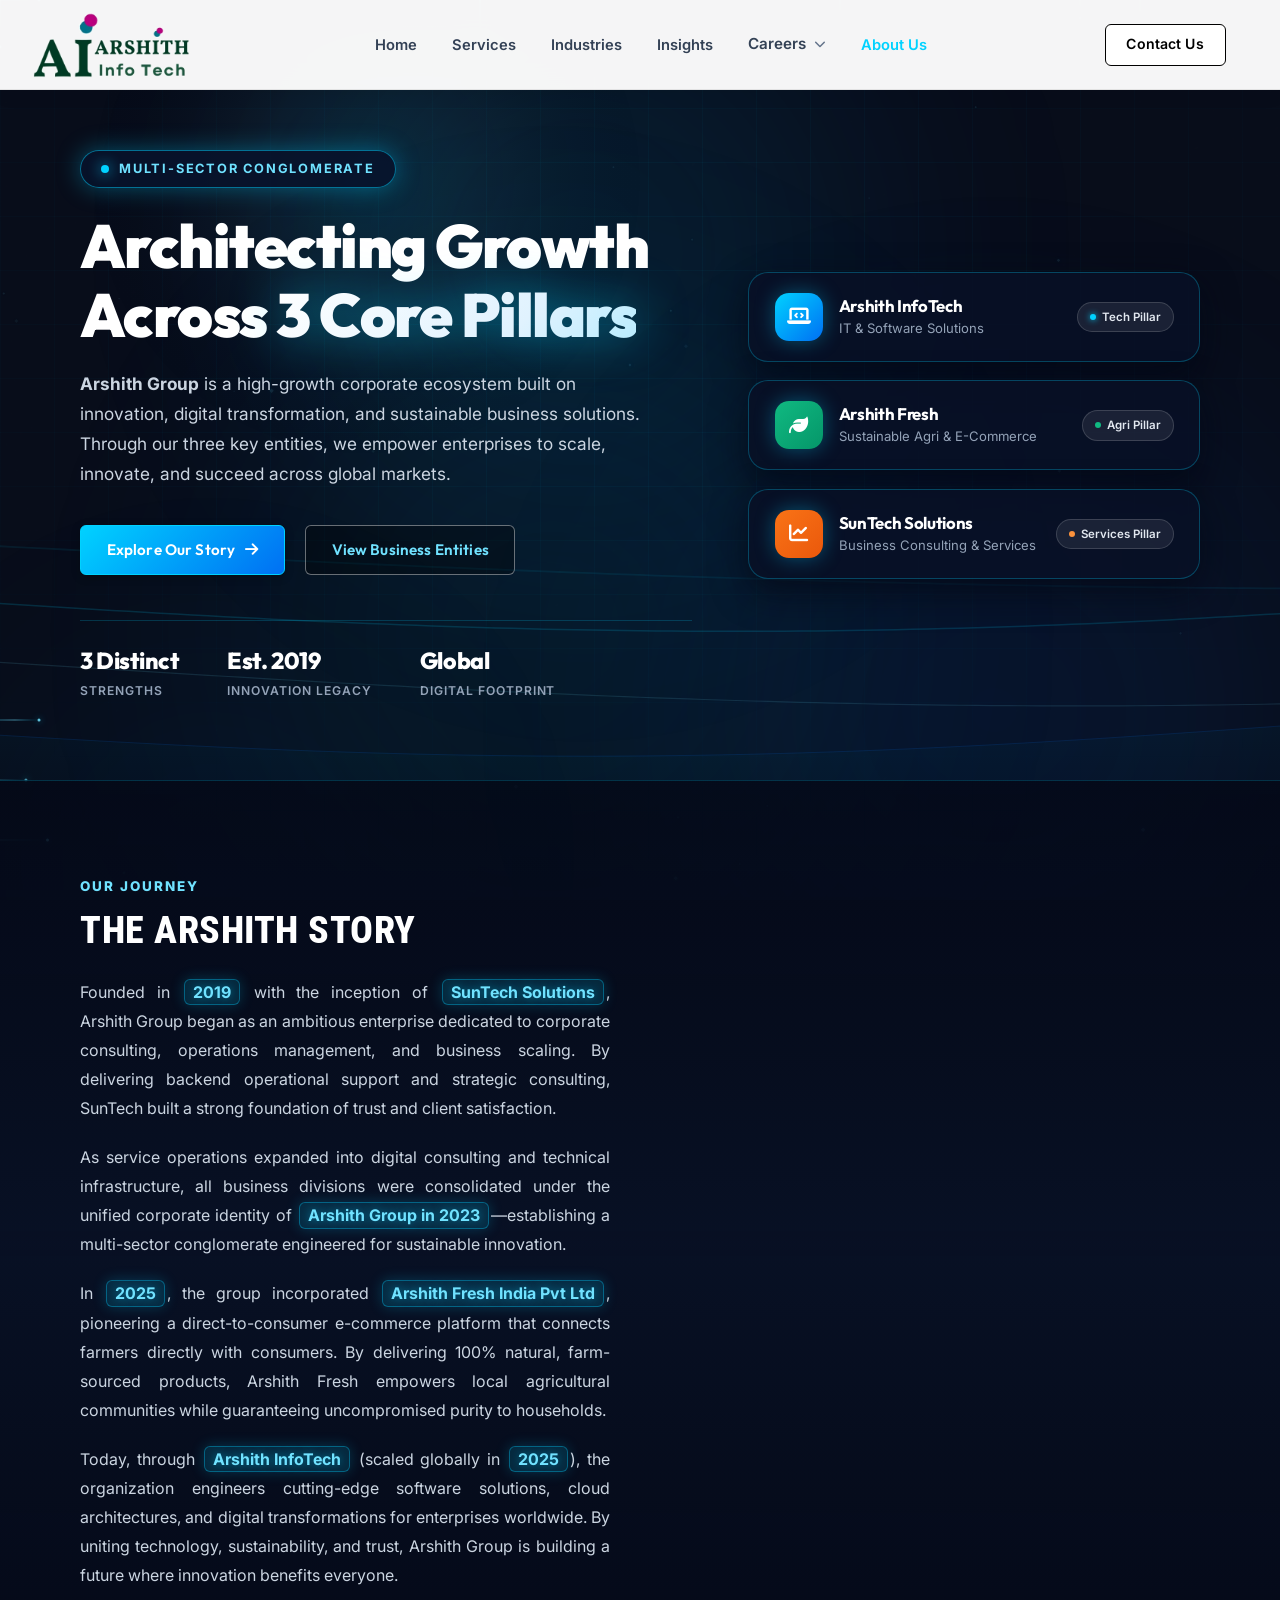
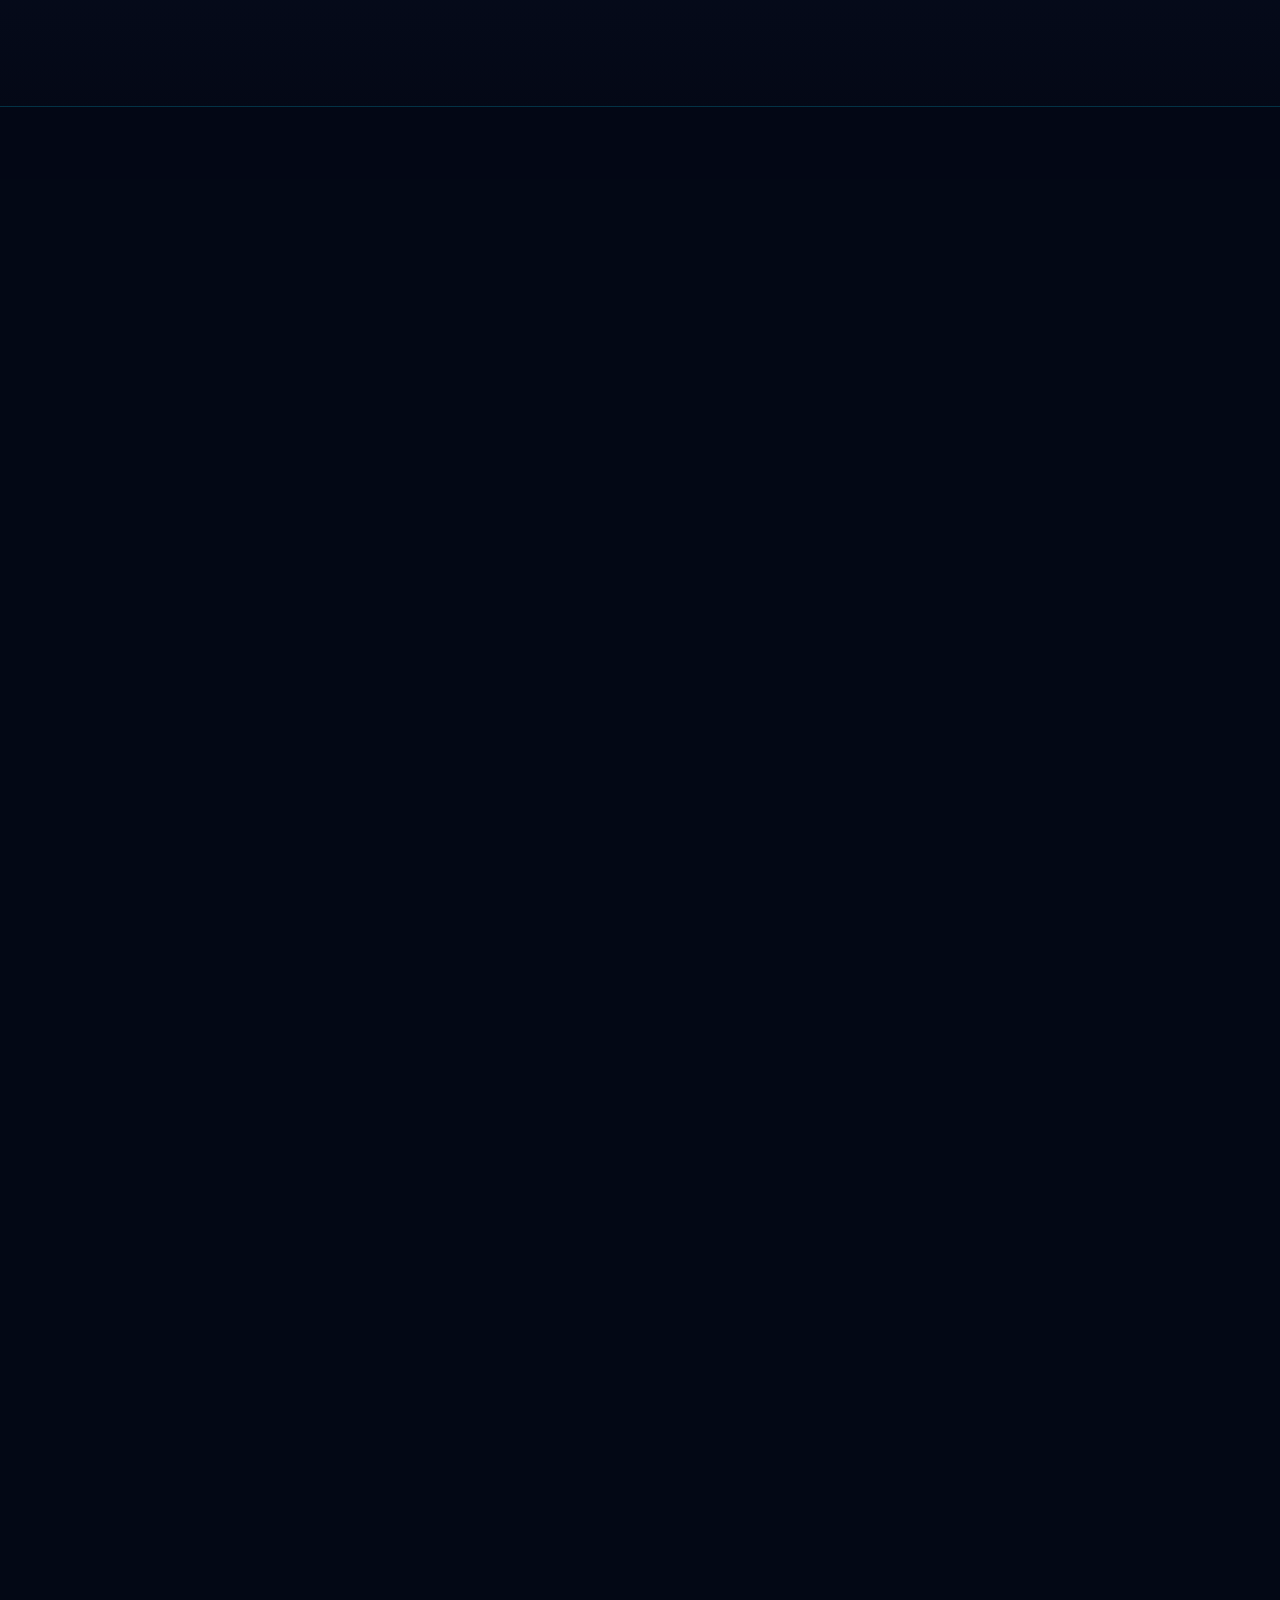
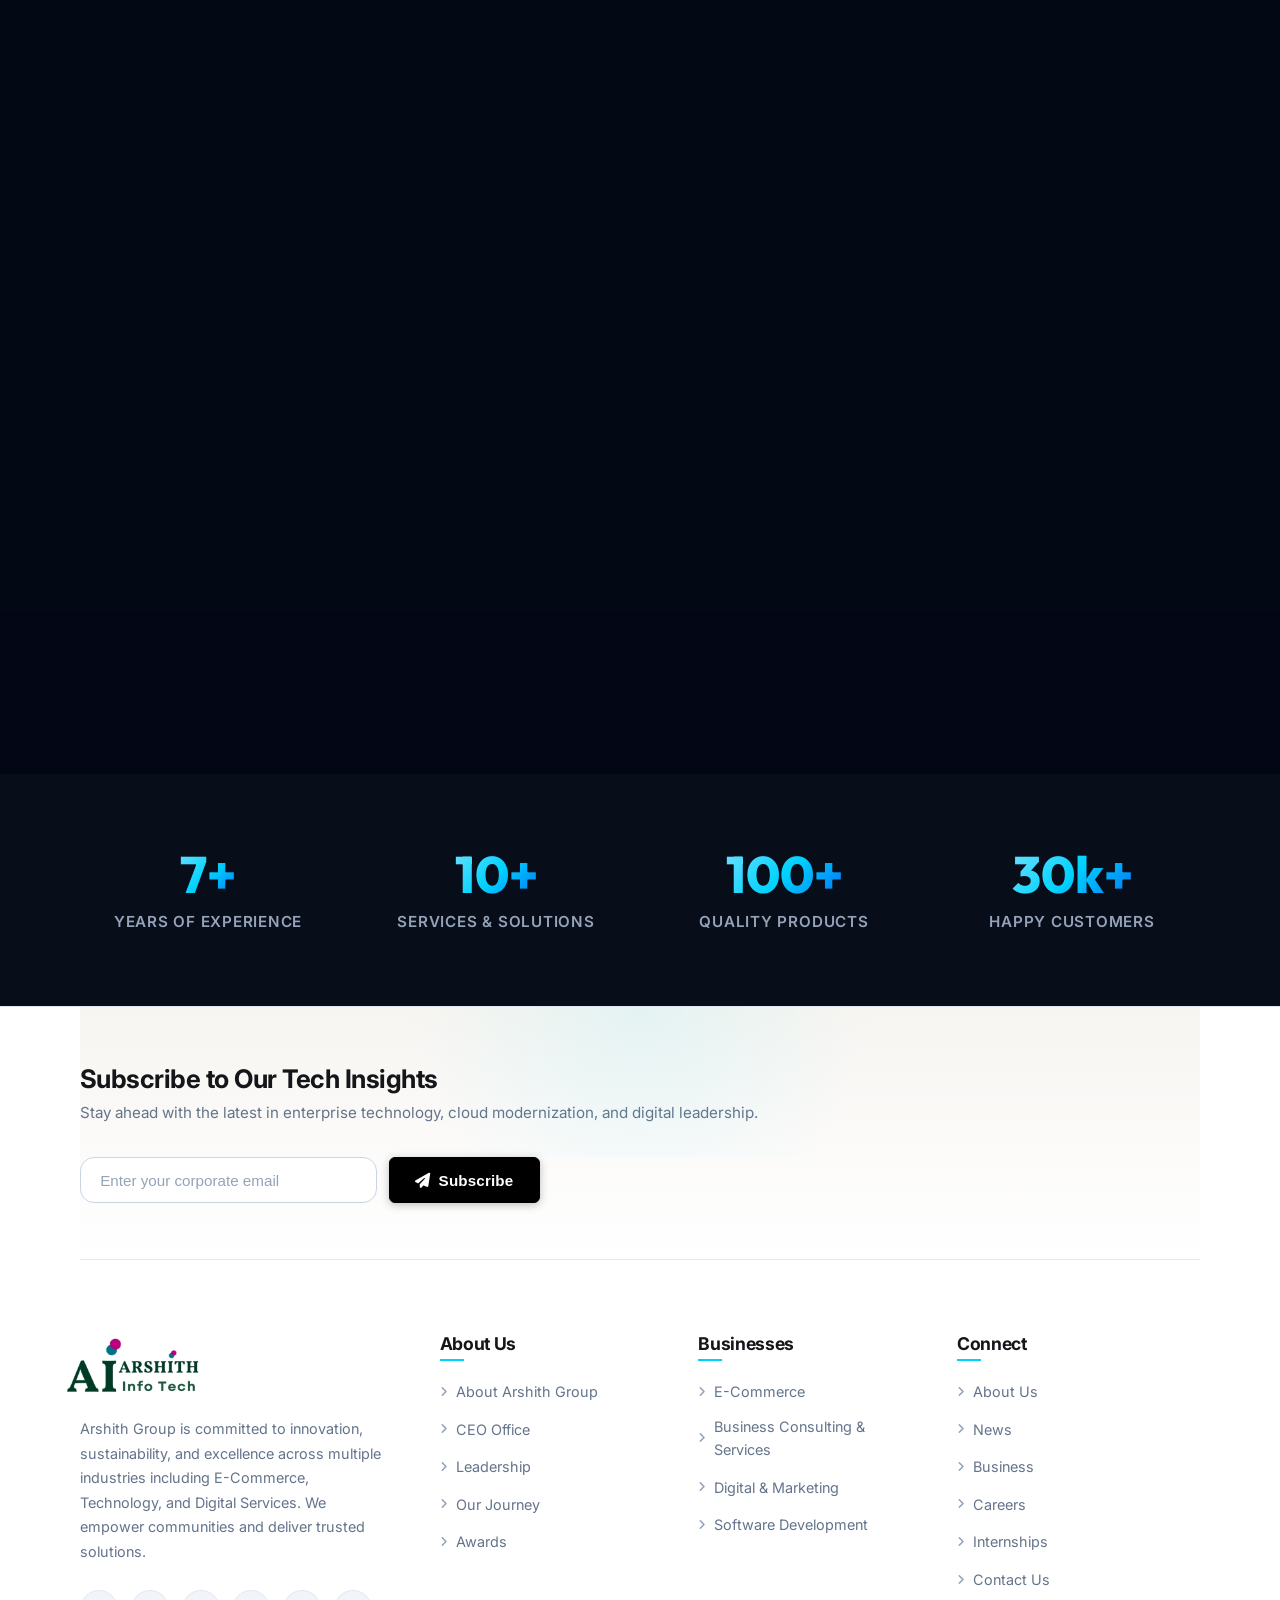
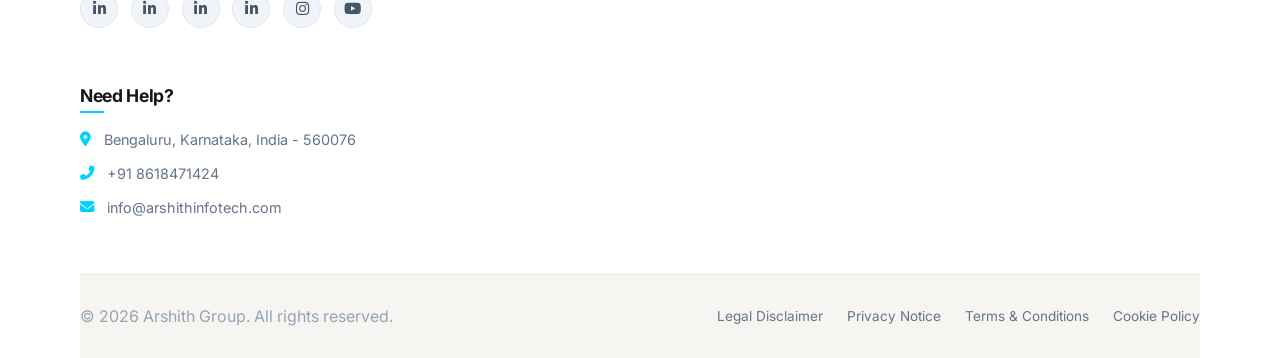
==== commit 86bd5170: "Update website styling: apply Cyber Blue theme across pages, full-time careers page styling with Cyb" ====
--- a/about-infotech.html
+++ b/about-infotech.html
@@ -29,14 +29,14 @@
     :root {
       --font-brand: 'Outfit', 'Inter', -apple-system, sans-serif;
       --font-body: 'Inter', -apple-system, sans-serif;
-      --primary-cyan: #F5A623;
-      --primary-blue: #F5A623;
-      --cyber-border: rgba(245, 166, 35, 0.28);
-      --cyber-glow: rgba(245, 166, 35, 0.5);
+      --primary-cyan: #00d2ff;
+      --primary-blue: #0070f3;
+      --cyber-border: rgba(0, 210, 255, 0.28);
+      --cyber-glow: rgba(0, 210, 255, 0.5);
     }
 
     body.page-about-cyber {
-      background-color: #0F1115;
+      background-color: #080d1a;
       color: #ffffff;
       font-family: var(--font-body);
       overflow-x: hidden;
@@ -68,11 +68,11 @@
 
     .nav-links a:hover,
     .nav-links a.active {
-      color: #F5A623;
+      color: #00d2ff;
     }
 
     .menu-toggle {
-      color: #F5A623;
+      color: #00d2ff;
     }
 
     /* ── 2. GLOBAL AURORA ORBS & CANVAS (MATCHING HOME PAGE) ── */
@@ -98,23 +98,23 @@
       gap: 10px;
       padding: 8px 20px;
       background: rgba(8, 19, 44, 0.9);
-      border: 1px solid rgba(245, 166, 35, 0.5);
+      border: 1px solid rgba(0, 210, 255, 0.5);
       border-radius: 50px;
       font-size: 0.8rem;
       font-weight: 700;
-      color: #FBBF24;
+      color: #70e2ff;
       text-transform: uppercase;
       letter-spacing: 0.14em;
-      box-shadow: 0 0 25px rgba(245, 166, 35, 0.35);
+      box-shadow: 0 0 25px rgba(0, 210, 255, 0.35);
       margin-bottom: 1.5rem;
     }
 
     .pulse-dot-cyan {
       width: 8px;
       height: 8px;
-      background: #F5A623;
+      background: #00d2ff;
       border-radius: 50%;
-      box-shadow: 0 0 14px #F5A623;
+      box-shadow: 0 0 14px #00d2ff;
       animation: pulseDot 2s infinite;
     }
 
@@ -129,11 +129,11 @@
     }
 
     .pillars-accent {
-      background: linear-gradient(135deg, #ffffff 0%, #FEF3C7 30%, #FBBF24 70%, #F5A623 100%);
+      background: linear-gradient(135deg, #ffffff 0%, #e0f2fe 30%, #70e2ff 70%, #00d2ff 100%);
       background-size: 250% auto;
       -webkit-background-clip: text;
       -webkit-text-fill-color: transparent;
-      filter: drop-shadow(0 0 24px rgba(245, 166, 35, 0.55));
+      filter: drop-shadow(0 0 24px rgba(0, 210, 255, 0.55));
     }
 
     .hero-main-desc {
@@ -157,23 +157,23 @@
       align-items: center;
       gap: 10px;
       padding: 12px 28px;
-      background: #F5A623 !important;
-      border: 1px solid #F5A623 !important;
+      background: linear-gradient(135deg, #00d2ff 0%, #0070f3 100%) !important;
+      border: 1px solid #00d2ff !important;
       color: #ffffff !important;
       font-family: var(--font-brand);
       font-size: 0.95rem;
       font-weight: 600;
       border-radius: 6px;
       text-decoration: none;
-      box-shadow: 0 2px 6px rgba(245, 166, 35, 0.2);
+      box-shadow: 0 4px 18px rgba(0, 210, 255, 0.4);
       transition: all 0.2s ease;
     }
 
     .btn-hero-glow:hover {
-      background: #D97706 !important;
-      border-color: #D97706 !important;
+      background: linear-gradient(135deg, #0070f3 0%, #005bb5 100%) !important;
+      border-color: #00d2ff !important;
       transform: translateY(-1px);
-      box-shadow: 0 4px 12px rgba(245, 166, 35, 0.3);
+      box-shadow: 0 6px 24px rgba(0, 210, 255, 0.55);
     }
 
     .btn-hero-glass {
@@ -182,9 +182,9 @@
       gap: 10px;
       padding: 12px 28px;
       background: rgba(255, 255, 255, 0.06);
-      border: 1.5px solid rgba(255, 255, 255, 0.35);
+      border: 1.5px solid rgba(0, 210, 255, 0.35);
       backdrop-filter: blur(10px);
-      color: #ffffff !important;
+      color: #70e2ff !important;
       font-family: var(--font-brand);
       font-size: 0.95rem;
       font-weight: 600;
@@ -194,9 +194,9 @@
     }
 
     .btn-hero-glass:hover {
-      background: #ffffff !important;
-      color: #0f172a !important;
-      border-color: #ffffff !important;
+      background: #00d2ff !important;
+      color: #080d1a !important;
+      border-color: #00d2ff !important;
       transform: translateY(-1px);
     }
 
@@ -206,7 +206,7 @@
       align-items: center;
       gap: 3rem;
       padding-top: 1.6rem;
-      border-top: 1px solid rgba(245, 166, 35, 0.18);
+      border-top: 1px solid rgba(0, 210, 255, 0.2);
       flex-wrap: wrap;
     }
 
@@ -239,7 +239,7 @@
       justify-content: space-between;
       padding: 1.25rem 1.6rem;
       background: rgba(8, 17, 38, 0.88);
-      border: 1px solid rgba(245, 166, 35, 0.28);
+      border: 1px solid rgba(0, 210, 255, 0.28);
       backdrop-filter: blur(18px);
       -webkit-backdrop-filter: blur(18px);
       border-radius: 20px;
@@ -257,15 +257,15 @@
       left: 0;
       right: 0;
       height: 2px;
-      background: linear-gradient(90deg, #F5A623, #FBBF24, #F5A623);
+      background: linear-gradient(90deg, #00d2ff, #70e2ff, #00d2ff);
       opacity: 0;
       transition: opacity 0.3s ease;
     }
 
     .pillar-card:hover {
       transform: translateX(8px) scale(1.02);
-      border-color: rgba(245, 166, 35, 0.8) !important;
-      box-shadow: 0 0 45px rgba(245, 166, 35, 0.45) !important;
+      border-color: rgba(0, 210, 255, 0.8) !important;
+      box-shadow: 0 0 45px rgba(0, 210, 255, 0.45) !important;
     }
 
     .pillar-card:hover::before {
@@ -288,11 +288,11 @@
       font-size: 1.2rem;
       color: #ffffff;
       flex-shrink: 0;
-      box-shadow: 0 0 20px rgba(245, 166, 35, 0.35);
+      box-shadow: 0 0 20px rgba(0, 210, 255, 0.35);
     }
 
     .icon-tech-blue {
-      background: linear-gradient(135deg, #F5A623 0%, #F5A623 100%);
+      background: linear-gradient(135deg, #00d2ff 0%, #0070f3 100%);
     }
 
     .icon-agri-green {
@@ -335,7 +335,8 @@
       width: 6px;
       height: 6px;
       border-radius: 50%;
-      background: #F5A623;
+      background: #00d2ff;
+      box-shadow: 0 0 6px #00d2ff;
     }
 
     .tag-dot-green {
@@ -358,8 +359,8 @@
       z-index: 1;
       padding: 95px 0;
       background: linear-gradient(180deg, rgba(4, 8, 22, 0.78) 0%, rgba(8, 17, 38, 0.85) 50%, rgba(4, 8, 22, 0.78) 100%);
-      border-top: 1px solid rgba(245, 166, 35, 0.18);
-      border-bottom: 1px solid rgba(245, 166, 35, 0.18);
+      border-top: 1px solid rgba(0, 210, 255, 0.2);
+      border-bottom: 1px solid rgba(0, 210, 255, 0.2);
     }
 
     .story-grid {
@@ -375,7 +376,7 @@
       font-weight: 800;
       text-transform: uppercase;
       letter-spacing: 2px;
-      color: #FBBF24;
+      color: #70e2ff;
       margin-bottom: 8px;
     }
 
@@ -398,17 +399,17 @@
     }
 
     .story-text strong {
-      color: #FBBF24;
+      color: #70e2ff;
       font-weight: 700;
-      background: rgba(245, 166, 35, 0.18);
-      border: 1px solid rgba(251, 191, 36, 0.35);
+      background: rgba(0, 210, 255, 0.15);
+      border: 1px solid rgba(0, 210, 255, 0.35);
       padding: 1px 8px;
       border-radius: 6px;
-      box-shadow: 0 0 14px rgba(245, 166, 35, 0.22);
+      box-shadow: 0 0 14px rgba(0, 210, 255, 0.22);
       display: inline-block;
       line-height: 1.4;
       margin: 1px 2px;
-      text-shadow: 0 0 10px rgba(251, 191, 36, 0.5);
+      text-shadow: 0 0 10px rgba(0, 210, 255, 0.5);
     }
 
     .story-img-wrap {
@@ -454,7 +455,7 @@
       align-items: center;
       margin-bottom: 90px;
       background: rgba(8, 17, 38, 0.85);
-      border: 1px solid rgba(245, 166, 35, 0.25);
+      border: 1px solid rgba(0, 210, 255, 0.25);
       border-radius: 28px;
       padding: 45px;
       box-shadow: 0 16px 40px rgba(0, 0, 0, 0.5);
@@ -462,8 +463,8 @@
     }
 
     .leader-block:hover {
-      border-color: rgba(245, 166, 35, 0.6);
-      box-shadow: 0 0 45px rgba(245, 166, 35, 0.3);
+      border-color: rgba(0, 210, 255, 0.6);
+      box-shadow: 0 0 45px rgba(0, 210, 255, 0.3);
     }
 
     .leader-block-farook {
@@ -484,7 +485,7 @@
       object-fit: cover;
       object-position: center top;
       border-radius: 20px;
-      border: 1.5px solid rgba(245, 166, 35, 0.3);
+      border: 1.5px solid rgba(0, 210, 255, 0.3);
       box-shadow: 0 16px 36px rgba(0, 0, 0, 0.6);
       display: block;
       transition: transform 0.3s ease;
@@ -492,7 +493,7 @@
 
     .leader-photo-card:hover img {
       transform: scale(1.015);
-      border-color: #F5A623;
+      border-color: #00d2ff;
     }
 
     .leader-credential-badge {
@@ -505,8 +506,8 @@
       letter-spacing: 1px;
       background: rgba(15, 23, 42, 0.92);
       backdrop-filter: blur(10px);
-      color: #FBBF24;
-      border: 1px solid rgba(245, 166, 35, 0.4);
+      color: #70e2ff;
+      border: 1px solid rgba(0, 210, 255, 0.4);
       padding: 8px 16px;
       border-radius: 8px;
       box-shadow: 0 4px 16px rgba(0, 0, 0, 0.4);
@@ -516,7 +517,7 @@
     }
 
     .leader-credential-badge i {
-      color: #F5A623;
+      color: #00d2ff;
     }
 
     .leader-info h3 {
@@ -531,7 +532,7 @@
     .leader-role {
       font-family: var(--font-brand);
       font-size: 1.15rem;
-      color: #FBBF24;
+      color: #70e2ff;
       font-weight: 600;
       margin-bottom: 24px;
     }
@@ -548,7 +549,7 @@
     .executive-team-wrapper {
       margin-top: 5rem;
       padding-top: 3.5rem;
-      border-top: 1px solid rgba(245, 166, 35, 0.2);
+      border-top: 1px solid rgba(0, 210, 255, 0.2);
     }
 
     .executive-team-header {
@@ -557,7 +558,7 @@
     }
 
     .executive-team-header .section-eyebrow {
-      color: #FBBF24;
+      color: #70e2ff;
       font-size: 0.85rem;
       font-weight: 700;
       text-transform: uppercase;
@@ -609,14 +610,14 @@
       border-radius: 20px;
       overflow: hidden;
       background: rgba(8, 17, 38, 0.85);
-      border: 1.5px solid rgba(245, 166, 35, 0.25);
+      border: 1.5px solid rgba(0, 210, 255, 0.25);
       box-shadow: 0 12px 30px rgba(0, 0, 0, 0.5);
       transition: all 0.35s ease;
     }
 
     .executive-member-card:hover .exec-photo-wrap {
-      border-color: #F5A623;
-      box-shadow: 0 0 30px rgba(245, 166, 35, 0.35), 0 16px 36px rgba(0, 0, 0, 0.6);
+      border-color: #00d2ff;
+      box-shadow: 0 0 30px rgba(0, 210, 255, 0.35), 0 16px 36px rgba(0, 0, 0, 0.6);
     }
 
     .exec-photo-wrap img {
@@ -653,7 +654,7 @@
     .exec-designation {
       font-size: 0.9rem;
       font-weight: 600;
-      color: #FBBF24;
+      color: #70e2ff;
       line-height: 1.4;
       text-align: center;
     }
@@ -833,7 +834,7 @@
       }
       .nav-links a:hover,
       .nav-links a.active {
-        color: #F5A623 !important;
+        color: #00d2ff !important;
       }
       #menuOverlay {
         z-index: 990 !important;
--- a/css/style.css
+++ b/css/style.css
@@ -1,24 +1,24 @@
 :root {
-  --primary: #F5A623;
-  --primary-glow: rgba(245, 166, 35, 0.4);
-  --primary-dark: #D97706;
-  --primary-light: #FBBF24;
-  --secondary: #E09010;
-  --accent: #F5A623;
-  --dark-bg: #0F1115;
-  --dark-card: #14161A;
-  --dark-surface: rgba(20, 22, 26, 0.85);
-  --bg-alt: #0F1115;
+  --primary: #00d2ff;
+  --primary-glow: rgba(0, 210, 255, 0.45);
+  --primary-dark: #0070f3;
+  --primary-light: #70e2ff;
+  --secondary: #0070f3;
+  --accent: #00d2ff;
+  --dark-bg: #080d1a;
+  --dark-card: #0c1527;
+  --dark-surface: rgba(12, 21, 39, 0.88);
+  --bg-alt: #080d1a;
   --text-main: #F7F5F1;
-  --text-muted: #A3A8B5;
-  --text-dim: #6B7280;
-  --border-color: rgba(255, 255, 255, 0.08);
-  --border-hover: rgba(245, 166, 35, 0.45);
-  --gradient-primary: linear-gradient(135deg, #F5A623 0%, #D97706 100%);
-  --gradient-accent: linear-gradient(135deg, #FBBF24 0%, #F5A623 100%);
-  --glass-bg: rgba(20, 22, 26, 0.75);
-  --glass-border: rgba(245, 166, 35, 0.15);
-  --glass-shadow: 0 16px 40px rgba(0, 0, 0, 0.5);
+  --text-muted: #94a3b8;
+  --text-dim: #64748b;
+  --border-color: rgba(0, 210, 255, 0.15);
+  --border-hover: rgba(0, 210, 255, 0.55);
+  --gradient-primary: linear-gradient(135deg, #00d2ff 0%, #0070f3 100%);
+  --gradient-accent: linear-gradient(135deg, #70e2ff 0%, #00d2ff 100%);
+  --glass-bg: rgba(12, 21, 39, 0.78);
+  --glass-border: rgba(0, 210, 255, 0.2);
+  --glass-shadow: 0 16px 40px rgba(0, 0, 0, 0.6);
   --radius-sm: 8px;
   --radius-md: 14px;
   --radius-lg: 20px;
@@ -95,8 +95,8 @@
   text-transform: uppercase;
   letter-spacing: 0.1em;
   color: var(--secondary);
-  background: rgba(224, 144, 16, 0.1);
-  border: 1px solid rgba(224, 144, 16, 0.25);
+  background: rgba(0, 210, 255, 0.1);
+  border: 1px solid rgba(0, 210, 255, 0.25);
   border-radius: 50px;
   margin-bottom: 0.85rem;
   backdrop-filter: blur(8px);
@@ -181,7 +181,7 @@
 
 .btn-primary:hover {
   transform: translateY(-2px);
-  box-shadow: 0 8px 28px rgba(245, 166, 35, 0.6);
+  box-shadow: 0 8px 28px rgba(0, 210, 255, 0.6);
 }
 
 .btn-outline {
@@ -270,7 +270,7 @@
 }
 
 .nav-links a:hover {
-  color: #F5A623;
+  color: #00d2ff;
 }
 
 /* Nav Item Dropdown */
@@ -296,7 +296,7 @@
 .nav-item-dropdown .dropdown-trigger:hover,
 .nav-item-dropdown.active .dropdown-trigger,
 .nav-item-dropdown .dropdown-trigger.active {
-  color: #F5A623 !important;
+  color: #00d2ff !important;
 }
 
 .nav-item-dropdown .nav-dropdown-arrow {
@@ -310,7 +310,7 @@
 .nav-item-dropdown:hover .nav-dropdown-arrow,
 .nav-item-dropdown.dropdown-open .nav-dropdown-arrow {
   transform: rotate(180deg);
-  color: #F5A623 !important;
+  color: #00d2ff !important;
 }
 
 /* Desktop Dropdown Menu */
@@ -322,7 +322,7 @@
   background: #ffffff !important;
   border: 1px solid rgba(226, 232, 240, 0.95) !important;
   border-radius: 16px !important;
-  box-shadow: 0 20px 45px -10px rgba(15, 23, 42, 0.16), 0 0 25px rgba(245, 166, 35, 0.08) !important;
+  box-shadow: 0 20px 45px -10px rgba(15, 23, 42, 0.16), 0 0 25px rgba(0, 210, 255, 0.08) !important;
   min-width: 295px;
   padding: 0.55rem !important;
   list-style: none !important;
@@ -375,18 +375,18 @@
 .nav-dropdown-link:hover,
 .nav-dropdown-link.active {
   background: #FFFBEB !important;
-  border-color: rgba(251, 191, 36, 0.4) !important;
+  border-color: rgba(112, 226, 255, 0.4) !important;
   transform: translateX(3px);
-  box-shadow: 0 4px 14px rgba(245, 166, 35, 0.08);
+  box-shadow: 0 4px 14px rgba(0, 210, 255, 0.08);
 }
 
 .nav-dropdown-link .dropdown-link-icon {
   width: 38px !important;
   height: 38px !important;
   border-radius: 10px !important;
-  background: rgba(245, 166, 35, 0.08);
-  border: 1px solid rgba(245, 166, 35, 0.2);
-  color: #F5A623;
+  background: rgba(0, 210, 255, 0.08);
+  border: 1px solid rgba(0, 210, 255, 0.2);
+  color: #00d2ff;
   display: flex !important;
   align-items: center;
   justify-content: center;
@@ -402,9 +402,9 @@
 
 .nav-dropdown-link:hover .dropdown-link-icon,
 .nav-dropdown-link.active .dropdown-link-icon {
-  background: linear-gradient(135deg, #F5A623 0%, #F5A623 100%) !important;
+  background: linear-gradient(135deg, #00d2ff 0%, #00d2ff 100%) !important;
   color: #ffffff !important;
-  box-shadow: 0 4px 12px rgba(245, 166, 35, 0.35);
+  box-shadow: 0 4px 12px rgba(0, 210, 255, 0.35);
   transform: scale(1.05);
 }
 
@@ -424,7 +424,7 @@
 }
 
 .nav-dropdown-link:hover .dropdown-link-text strong {
-  color: #F5A623;
+  color: #00d2ff;
 }
 
 .dropdown-link-text small {
@@ -446,7 +446,7 @@
 .menu-toggle {
   display: none;
   font-size: 1.4rem;
-  color: #F5A623;
+  color: #00d2ff;
   cursor: pointer;
 }
 
@@ -482,8 +482,8 @@
   position: absolute;
   inset: 0;
   background-image: 
-    linear-gradient(to right, rgba(245, 166, 35, 0.035) 1px, transparent 1px),
-    linear-gradient(to bottom, rgba(245, 166, 35, 0.035) 1px, transparent 1px);
+    linear-gradient(to right, rgba(0, 210, 255, 0.035) 1px, transparent 1px),
+    linear-gradient(to bottom, rgba(0, 210, 255, 0.035) 1px, transparent 1px);
   background-size: 54px 54px;
   mask-image: radial-gradient(ellipse 90% 70% at 50% 35%, #000 25%, transparent 90%);
   -webkit-mask-image: radial-gradient(ellipse 90% 70% at 50% 35%, #000 25%, transparent 90%);
@@ -519,7 +519,7 @@
   left: 20%;
   width: 650px;
   height: 650px;
-  background: radial-gradient(circle at center, rgba(245, 166, 35, 0.32) 0%, rgba(224, 144, 16, 0.12) 50%, transparent 75%);
+  background: radial-gradient(circle at center, rgba(0, 210, 255, 0.32) 0%, rgba(0, 112, 243, 0.12) 50%, transparent 75%);
 }
 
 .aurora-orb-2 {
@@ -527,7 +527,7 @@
   right: -5%;
   width: 700px;
   height: 700px;
-  background: radial-gradient(circle at center, rgba(245, 166, 35, 0.28) 0%, rgba(217, 119, 6, 0.1) 55%, transparent 75%);
+  background: radial-gradient(circle at center, rgba(0, 112, 243, 0.28) 0%, rgba(37, 99, 235, 0.1) 55%, transparent 75%);
   animation-delay: -6s;
   animation-duration: 22s;
 }
@@ -537,7 +537,7 @@
   left: 15%;
   width: 720px;
   height: 720px;
-  background: radial-gradient(circle at center, rgba(224, 144, 16, 0.24) 0%, rgba(217, 119, 6, 0.08) 60%, transparent 80%);
+  background: radial-gradient(circle at center, rgba(0, 210, 255, 0.24) 0%, rgba(14, 165, 233, 0.08) 60%, transparent 80%);
   animation-delay: -12s;
   animation-duration: 25s;
 }
@@ -547,7 +547,7 @@
   left: -5%;
   width: 550px;
   height: 550px;
-  background: radial-gradient(circle at center, rgba(217, 119, 6, 0.2) 0%, rgba(245, 166, 35, 0.08) 50%, transparent 75%);
+  background: radial-gradient(circle at center, rgba(37, 99, 235, 0.2) 0%, rgba(0, 210, 255, 0.08) 50%, transparent 75%);
   animation-delay: -9s;
   animation-duration: 20s;
 }
@@ -610,13 +610,13 @@
   padding: 0.45rem 1.25rem;
   border-radius: 50px;
   background: rgba(15, 28, 56, 0.75);
-  border: 1px solid rgba(251, 191, 36, 0.4);
-  color: #FBBF24;
+  border: 1px solid rgba(112, 226, 255, 0.4);
+  color: #70e2ff;
   font-size: 0.84rem;
   font-weight: 700;
   letter-spacing: 0.04em;
   margin-bottom: 1.5rem;
-  box-shadow: 0 0 25px rgba(251, 191, 36, 0.2), inset 0 0 12px rgba(251, 191, 36, 0.1);
+  box-shadow: 0 0 25px rgba(112, 226, 255, 0.2), inset 0 0 12px rgba(112, 226, 255, 0.1);
   backdrop-filter: blur(12px);
   -webkit-backdrop-filter: blur(12px);
 }
@@ -670,30 +670,30 @@
   margin-top: 0.15em;
   padding: 0.06em 0.35em;
   border-radius: 14px;
-  background: rgba(245, 166, 35, 0.05);
-  border: 1px solid rgba(251, 191, 36, 0.2);
-  box-shadow: 0 0 35px rgba(251, 191, 36, 0.15), inset 0 0 20px rgba(251, 191, 36, 0.06);
+  background: rgba(0, 210, 255, 0.05);
+  border: 1px solid rgba(112, 226, 255, 0.2);
+  box-shadow: 0 0 35px rgba(112, 226, 255, 0.15), inset 0 0 20px rgba(112, 226, 255, 0.06);
   backdrop-filter: blur(10px);
   -webkit-backdrop-filter: blur(10px);
   transition: all 0.35s ease;
   overflow: hidden;
-  -webkit-box-reflect: below 2px linear-gradient(to bottom, transparent 35%, rgba(245, 166, 35, 0.22) 85%, rgba(251, 191, 36, 0.38) 100%);
+  -webkit-box-reflect: below 2px linear-gradient(to bottom, transparent 35%, rgba(0, 210, 255, 0.22) 85%, rgba(112, 226, 255, 0.38) 100%);
 }
 
 .hologram-text-container:hover {
-  border-color: rgba(251, 191, 36, 0.45);
-  box-shadow: 0 0 45px rgba(251, 191, 36, 0.25), inset 0 0 25px rgba(251, 191, 36, 0.1);
+  border-color: rgba(112, 226, 255, 0.45);
+  box-shadow: 0 0 45px rgba(112, 226, 255, 0.25), inset 0 0 25px rgba(112, 226, 255, 0.1);
 }
 
 .hologram-scramble-text {
   display: inline-block;
   font-family: inherit;
   font-weight: 800;
-  background: linear-gradient(135deg, #F5A623 0%, #FBBF24 35%, #818cf8 70%, #F5A623 100%);
+  background: linear-gradient(135deg, #00d2ff 0%, #70e2ff 35%, #818cf8 70%, #00d2ff 100%);
   background-size: 250% auto;
   -webkit-background-clip: text;
   -webkit-text-fill-color: transparent;
-  filter: drop-shadow(0 0 22px rgba(251, 191, 36, 0.45));
+  filter: drop-shadow(0 0 22px rgba(112, 226, 255, 0.45));
   animation: hologramShimmer 6s linear infinite;
   letter-spacing: -0.01em;
   user-select: none;
@@ -716,7 +716,7 @@
 }
 
 .hologram-scramble-text:hover {
-  filter: drop-shadow(0 0 32px rgba(245, 166, 35, 0.85));
+  filter: drop-shadow(0 0 32px rgba(0, 210, 255, 0.85));
 }
 
 @keyframes hologramShimmer {
@@ -744,8 +744,8 @@
   left: 6%;
   width: 88%;
   height: 2px;
-  background: linear-gradient(90deg, transparent, #F5A623, #FBBF24, #818cf8, transparent);
-  box-shadow: 0 0 12px #F5A623, 0 0 24px #FBBF24;
+  background: linear-gradient(90deg, transparent, #00d2ff, #70e2ff, #818cf8, transparent);
+  box-shadow: 0 0 12px #00d2ff, 0 0 24px #70e2ff;
   border-radius: 2px;
   opacity: 0.85;
 }
@@ -759,7 +759,7 @@
   height: 4px;
   background: #ffffff;
   border-radius: 50%;
-  box-shadow: 0 0 15px #ffffff, 0 0 30px #F5A623;
+  box-shadow: 0 0 15px #ffffff, 0 0 30px #00d2ff;
   animation: energyScan 3.5s ease-in-out infinite;
 }
 
@@ -804,20 +804,20 @@
 
 .tech-pill:hover {
   background: rgba(20, 22, 26, 0.35);
-  border-color: rgba(251, 191, 36, 0.4);
+  border-color: rgba(112, 226, 255, 0.4);
   color: #e2e8f0;
   transform: translateY(-2px);
 }
 
 .tech-pill.active {
-  background: rgba(245, 166, 35, 0.18);
-  border-color: rgba(251, 191, 36, 0.7);
-  color: #FBBF24;
-  box-shadow: 0 0 16px rgba(251, 191, 36, 0.25);
+  background: rgba(0, 210, 255, 0.18);
+  border-color: rgba(112, 226, 255, 0.7);
+  color: #70e2ff;
+  box-shadow: 0 0 16px rgba(112, 226, 255, 0.25);
 }
 
 .tech-pill.active i {
-  color: #F5A623;
+  color: #00d2ff;
 }
 
 .hero-subtitle {
@@ -887,12 +887,12 @@
 
 .matrix-glass-panel {
   background: rgba(20, 22, 26, 0.88);
-  border: 1px solid rgba(245, 166, 35, 0.28);
+  border: 1px solid rgba(0, 210, 255, 0.28);
   border-radius: 18px;
   backdrop-filter: blur(20px);
   -webkit-backdrop-filter: blur(20px);
   padding: 1.4rem 1.4rem 1.2rem;
-  box-shadow: 0 25px 50px -12px rgba(0, 0, 0, 0.65), 0 0 35px rgba(245, 166, 35, 0.12);
+  box-shadow: 0 25px 50px -12px rgba(0, 0, 0, 0.65), 0 0 35px rgba(0, 210, 255, 0.12);
   position: relative;
   overflow: hidden;
   transition: all 0.35s ease;
@@ -905,7 +905,7 @@
   left: 0;
   right: 0;
   height: 2px;
-  background: linear-gradient(90deg, transparent, #F5A623, #FBBF24, transparent);
+  background: linear-gradient(90deg, transparent, #00d2ff, #70e2ff, transparent);
 }
 
 /* System Header Bar */
@@ -928,8 +928,8 @@
   width: 8px;
   height: 8px;
   border-radius: 50%;
-  background: #F5A623;
-  box-shadow: 0 0 10px #F5A623;
+  background: #00d2ff;
+  box-shadow: 0 0 10px #00d2ff;
   position: relative;
   display: inline-block;
 }
@@ -958,7 +958,7 @@
   font-size: 0.72rem;
   font-weight: 700;
   letter-spacing: 0.12em;
-  color: #FBBF24;
+  color: #70e2ff;
   text-transform: uppercase;
 }
 
@@ -1008,20 +1008,20 @@
   height: 86px;
   border-radius: 50%;
   background: radial-gradient(circle, #212631 0%, #14161A 100%);
-  border: 2px solid #F5A623;
-  box-shadow: 0 0 25px rgba(245, 166, 35, 0.4), inset 0 0 15px rgba(245, 166, 35, 0.25);
+  border: 2px solid #00d2ff;
+  box-shadow: 0 0 25px rgba(0, 210, 255, 0.4), inset 0 0 15px rgba(0, 210, 255, 0.25);
   transition: transform 0.3s ease, box-shadow 0.3s ease;
 }
 
 .matrix-core-nexus:hover {
   transform: translate(-50%, -50%) scale(1.06);
-  box-shadow: 0 0 35px rgba(245, 166, 35, 0.6), inset 0 0 20px rgba(245, 166, 35, 0.4);
+  box-shadow: 0 0 35px rgba(0, 210, 255, 0.6), inset 0 0 20px rgba(0, 210, 255, 0.4);
 }
 
 .nexus-icon-box i {
   font-size: 1.5rem;
-  color: #FBBF24;
-  filter: drop-shadow(0 0 8px rgba(245, 166, 35, 0.8));
+  color: #70e2ff;
+  filter: drop-shadow(0 0 8px rgba(0, 210, 255, 0.8));
 }
 
 .nexus-core-tag {
@@ -1038,7 +1038,7 @@
   z-index: 3;
   width: 100%;
   background: rgba(26, 29, 36, 0.85);
-  border: 1px solid rgba(245, 166, 35, 0.22);
+  border: 1px solid rgba(0, 210, 255, 0.22);
   border-radius: 12px;
   padding: 0.8rem 0.85rem;
   display: flex;
@@ -1051,17 +1051,17 @@
 
 .matrix-node-card:hover {
   transform: translateY(-3px);
-  border-color: #F5A623;
-  box-shadow: 0 12px 28px rgba(0, 0, 0, 0.55), 0 0 20px rgba(245, 166, 35, 0.25);
+  border-color: #00d2ff;
+  box-shadow: 0 12px 28px rgba(0, 0, 0, 0.55), 0 0 20px rgba(0, 210, 255, 0.25);
 }
 
 .node-icon-wrap {
   width: 34px;
   height: 34px;
   border-radius: 8px;
-  background: rgba(245, 166, 35, 0.12);
-  border: 1px solid rgba(245, 166, 35, 0.3);
-  color: #FBBF24;
+  background: rgba(0, 210, 255, 0.12);
+  border: 1px solid rgba(0, 210, 255, 0.3);
+  color: #70e2ff;
   display: flex;
   align-items: center;
   justify-content: center;
@@ -1090,7 +1090,7 @@
   align-items: center;
   justify-content: space-between;
   background: rgba(15, 17, 21, 0.9);
-  border: 1px solid rgba(245, 166, 35, 0.2);
+  border: 1px solid rgba(0, 210, 255, 0.2);
   border-radius: 10px;
   padding: 0.75rem 1rem;
   margin-top: 0.85rem;
@@ -1134,7 +1134,7 @@
 }
 
 .telemetry-metric strong.latency-val {
-  color: #FBBF24;
+  color: #70e2ff;
 }
 
 .telemetry-divider {
@@ -1150,12 +1150,12 @@
   width: 100%;
   max-width: 530px;
   background: rgba(20, 22, 26, 0.88);
-  border: 1px solid rgba(245, 166, 35, 0.28);
+  border: 1px solid rgba(0, 210, 255, 0.28);
   border-radius: 18px;
   backdrop-filter: blur(20px);
   -webkit-backdrop-filter: blur(20px);
   padding: 1.5rem 1.5rem 1.3rem;
-  box-shadow: 0 25px 50px -12px rgba(0, 0, 0, 0.65), 0 0 35px rgba(245, 166, 35, 0.12);
+  box-shadow: 0 25px 50px -12px rgba(0, 0, 0, 0.65), 0 0 35px rgba(0, 210, 255, 0.12);
   position: relative;
   overflow: hidden;
 }
@@ -1167,7 +1167,7 @@
   left: 0;
   right: 0;
   height: 2px;
-  background: linear-gradient(90deg, transparent, #F5A623, #FBBF24, transparent);
+  background: linear-gradient(90deg, transparent, #00d2ff, #70e2ff, transparent);
 }
 
 .showcase-header {
@@ -1189,9 +1189,9 @@
   width: 42px;
   height: 42px;
   border-radius: 10px;
-  background: rgba(245, 166, 35, 0.12);
-  border: 1px solid rgba(245, 166, 35, 0.35);
-  color: #FBBF24;
+  background: rgba(0, 210, 255, 0.12);
+  border: 1px solid rgba(0, 210, 255, 0.35);
+  color: #70e2ff;
   display: flex;
   align-items: center;
   justify-content: center;
@@ -1241,7 +1241,7 @@
 
 .showcase-stat-item {
   background: rgba(26, 29, 36, 0.85);
-  border: 1px solid rgba(245, 166, 35, 0.2);
+  border: 1px solid rgba(0, 210, 255, 0.2);
   border-radius: 12px;
   padding: 0.9rem 1rem;
   transition: transform 0.3s ease, border-color 0.3s ease, box-shadow 0.3s ease;
@@ -1249,15 +1249,15 @@
 
 .showcase-stat-item:hover {
   transform: translateY(-3px);
-  border-color: #F5A623;
-  box-shadow: 0 10px 25px rgba(0, 0, 0, 0.5), 0 0 20px rgba(245, 166, 35, 0.2);
+  border-color: #00d2ff;
+  box-shadow: 0 10px 25px rgba(0, 0, 0, 0.5), 0 0 20px rgba(0, 210, 255, 0.2);
 }
 
 .stat-item-val {
   font-family: var(--font-brand, 'Inter', sans-serif);
   font-size: 1.5rem;
   font-weight: 800;
-  color: #FBBF24;
+  color: #70e2ff;
   line-height: 1.1;
   margin-bottom: 4px;
 }
@@ -1275,7 +1275,7 @@
   align-items: center;
   justify-content: space-between;
   background: rgba(15, 17, 21, 0.9);
-  border: 1px solid rgba(245, 166, 35, 0.2);
+  border: 1px solid rgba(0, 210, 255, 0.2);
   border-radius: 10px;
   padding: 0.75rem 1rem;
   gap: 0.5rem;
@@ -1290,7 +1290,7 @@
 }
 
 .compliance-item i {
-  color: #FBBF24;
+  color: #70e2ff;
   font-size: 0.8rem;
 }
 
@@ -1326,10 +1326,10 @@
   align-items: center;
   gap: 8px;
   padding: 6px 18px;
-  background: rgba(245, 166, 35, 0.1);
-  border: 1.5px solid rgba(245, 166, 35, 0.35);
+  background: rgba(0, 210, 255, 0.1);
+  border: 1.5px solid rgba(0, 210, 255, 0.35);
   border-radius: 50px;
-  color: #FBBF24;
+  color: #70e2ff;
   font-size: 0.78rem;
   font-weight: 700;
   letter-spacing: 0.09em;
@@ -1347,7 +1347,7 @@
 }
 
 .services-gradient-accent {
-  background: linear-gradient(135deg, #F5A623 0%, #FBBF24 50%, #FDE68A 100%);
+  background: linear-gradient(135deg, #00d2ff 0%, #70e2ff 50%, #e0f2fe 100%);
   -webkit-background-clip: text;
   -webkit-text-fill-color: transparent;
   display: inline-block;
@@ -1381,7 +1381,7 @@
   display: inline-flex;
   align-items: center;
   gap: 8px;
-  color: #FBBF24;
+  color: #70e2ff;
   font-weight: 600;
   font-size: 0.95rem;
   text-decoration: none;
@@ -1393,8 +1393,8 @@
 }
 
 .services-btn-secondary:hover {
-  background: rgba(245, 166, 35, 0.12);
-  border-color: rgba(245, 166, 35, 0.4);
+  background: rgba(0, 210, 255, 0.12);
+  border-color: rgba(0, 210, 255, 0.4);
   color: #ffffff;
   transform: translateY(-2px);
 }
@@ -1411,7 +1411,7 @@
 .service-deck-card {
   background: rgba(20, 22, 26, 0.85);
   backdrop-filter: blur(14px);
-  border: 1px solid rgba(245, 166, 35, 0.2);
+  border: 1px solid rgba(0, 210, 255, 0.2);
   border-radius: 16px;
   padding: 1.4rem 1.15rem;
   display: flex;
@@ -1430,7 +1430,7 @@
   left: 0;
   right: 0;
   height: 2.5px;
-  background: linear-gradient(90deg, transparent, #F5A623, #FBBF24, transparent);
+  background: linear-gradient(90deg, transparent, #00d2ff, #70e2ff, transparent);
   opacity: 0;
   transition: opacity 0.35s ease;
 }
@@ -1438,8 +1438,8 @@
 .service-deck-card:hover {
   transform: translateY(-6px);
   background: rgba(28, 31, 39, 0.95);
-  border-color: rgba(245, 166, 35, 0.55);
-  box-shadow: 0 16px 35px rgba(0, 0, 0, 0.5), 0 0 25px rgba(245, 166, 35, 0.18);
+  border-color: rgba(0, 210, 255, 0.55);
+  box-shadow: 0 16px 35px rgba(0, 0, 0, 0.5), 0 0 25px rgba(0, 210, 255, 0.18);
 }
 
 .service-deck-card:hover::before {
@@ -1457,9 +1457,9 @@
   width: 42px;
   height: 42px;
   border-radius: 10px;
-  background: rgba(245, 166, 35, 0.1);
-  border: 1px solid rgba(245, 166, 35, 0.3);
-  color: #FBBF24;
+  background: rgba(0, 210, 255, 0.1);
+  border: 1px solid rgba(0, 210, 255, 0.3);
+  color: #70e2ff;
   display: flex;
   align-items: center;
   justify-content: center;
@@ -1468,7 +1468,7 @@
 }
 
 .service-deck-card:hover .deck-card-icon {
-  background: linear-gradient(135deg, #F5A623 0%, #D97706 100%);
+  background: linear-gradient(135deg, #00d2ff 0%, #0070f3 100%);
   color: #ffffff;
   transform: scale(1.08);
 }
@@ -1476,7 +1476,7 @@
 .deck-card-num {
   font-size: 0.72rem;
   font-weight: 800;
-  color: rgba(245, 166, 35, 0.6);
+  color: rgba(0, 210, 255, 0.6);
   letter-spacing: 0.05em;
 }
 
@@ -1499,9 +1499,9 @@
   display: inline-block;
   font-size: 0.68rem;
   font-weight: 600;
-  color: #FBBF24;
-  background: rgba(245, 166, 35, 0.08);
-  border: 1px solid rgba(245, 166, 35, 0.2);
+  color: #70e2ff;
+  background: rgba(0, 210, 255, 0.08);
+  border: 1px solid rgba(0, 210, 255, 0.2);
   padding: 3px 8px;
   border-radius: 6px;
   margin-bottom: 0.8rem;
@@ -1515,7 +1515,7 @@
   border-top: 1px solid rgba(255, 255, 255, 0.06);
   font-size: 0.78rem;
   font-weight: 600;
-  color: #FBBF24;
+  color: #70e2ff;
 }
 
 .deck-card-footer i {
@@ -1531,7 +1531,7 @@
   display: grid;
   grid-template-columns: repeat(4, 1fr);
   background: rgba(20, 22, 26, 0.92);
-  border: 1px solid rgba(245, 166, 35, 0.25);
+  border: 1px solid rgba(0, 210, 255, 0.25);
   border-radius: 14px;
   padding: 1.1rem 1.5rem;
   box-shadow: 0 10px 30px rgba(0, 0, 0, 0.4);
@@ -1559,7 +1559,7 @@
 .metric-highlight {
   font-size: 1.5rem;
   font-weight: 800;
-  color: #FBBF24;
+  color: #70e2ff;
   line-height: 1;
 }
 
@@ -1628,23 +1628,23 @@
 .ai-ring-outer {
   width: 450px;
   height: 450px;
-  border: 1px dashed rgba(251, 191, 36, 0.35);
+  border: 1px dashed rgba(112, 226, 255, 0.35);
   animation: rotateRingClockwise 28s linear infinite;
 }
 
 .ai-ring-middle {
   width: 340px;
   height: 340px;
-  border: 1px solid rgba(245, 166, 35, 0.25);
-  border-top: 2px solid #F5A623;
-  border-bottom: 2px solid #FBBF24;
+  border: 1px solid rgba(0, 210, 255, 0.25);
+  border-top: 2px solid #00d2ff;
+  border-bottom: 2px solid #70e2ff;
   animation: rotateRingCounter 18s linear infinite;
 }
 
 .ai-ring-inner {
   width: 230px;
   height: 230px;
-  border: 2px dashed rgba(245, 166, 35, 0.35);
+  border: 2px dashed rgba(0, 210, 255, 0.35);
   animation: rotateRingClockwise 12s linear infinite;
 }
 
@@ -1653,7 +1653,7 @@
   width: 450px;
   height: 450px;
   border-radius: 50%;
-  background: conic-gradient(from 0deg at 50% 50%, rgba(251, 191, 36, 0.22) 0deg, transparent 65deg, transparent 360deg);
+  background: conic-gradient(from 0deg at 50% 50%, rgba(112, 226, 255, 0.22) 0deg, transparent 65deg, transparent 360deg);
   animation: rotateRingClockwise 7s linear infinite;
   pointer-events: none;
 }
@@ -1673,13 +1673,13 @@
   width: 135px;
   height: 135px;
   border-radius: 50%;
-  background: radial-gradient(circle, #F5A623 0%, #F5A623 60%, #0F1115 100%);
+  background: radial-gradient(circle, #00d2ff 0%, #00d2ff 60%, #0F1115 100%);
   display: flex;
   align-items: center;
   justify-content: center;
   position: relative;
   z-index: 5;
-  box-shadow: 0 0 50px rgba(245, 166, 35, 0.75), inset 0 0 25px rgba(255, 255, 255, 0.6);
+  box-shadow: 0 0 50px rgba(0, 210, 255, 0.75), inset 0 0 25px rgba(255, 255, 255, 0.6);
   animation: nexusPulse 4s ease-in-out infinite alternate;
   cursor: pointer;
   transition: transform 0.4s ease;
@@ -1690,8 +1690,8 @@
 }
 
 @keyframes nexusPulse {
-  0% { box-shadow: 0 0 35px rgba(245, 166, 35, 0.5), inset 0 0 20px rgba(255, 255, 255, 0.5); }
-  100% { box-shadow: 0 0 65px rgba(245, 166, 35, 0.85), 0 0 90px rgba(245, 166, 35, 0.45), inset 0 0 30px rgba(255, 255, 255, 0.8); }
+  0% { box-shadow: 0 0 35px rgba(0, 210, 255, 0.5), inset 0 0 20px rgba(255, 255, 255, 0.5); }
+  100% { box-shadow: 0 0 65px rgba(0, 210, 255, 0.85), 0 0 90px rgba(0, 210, 255, 0.45), inset 0 0 30px rgba(255, 255, 255, 0.8); }
 }
 
 .nexus-core {
@@ -1712,28 +1712,28 @@
 
 @keyframes brainGlow {
   0% { transform: scale(1); filter: drop-shadow(0 0 8px #ffffff); }
-  100% { transform: scale(1.08); filter: drop-shadow(0 0 15px #F5A623); }
+  100% { transform: scale(1.08); filter: drop-shadow(0 0 15px #00d2ff); }
 }
 
 .nexus-core span {
   font-size: 0.68rem;
   font-weight: 800;
   letter-spacing: 0.12em;
-  text-shadow: 0 0 8px rgba(245, 166, 35, 0.9);
+  text-shadow: 0 0 8px rgba(0, 210, 255, 0.9);
 }
 
 /* Orbiting Satellite Nodes */
 .ai-orbit-node {
   position: absolute;
   background: linear-gradient(145deg, rgba(14, 38, 77, 0.9) 0%, rgba(8, 20, 44, 0.95) 100%);
-  border: 1px solid rgba(251, 191, 36, 0.38);
+  border: 1px solid rgba(112, 226, 255, 0.38);
   backdrop-filter: blur(14px);
   border-radius: var(--radius-md);
   padding: 0.75rem 1.15rem;
   display: flex;
   align-items: center;
   gap: 0.85rem;
-  box-shadow: 0 15px 35px rgba(0, 0, 0, 0.6), 0 0 20px rgba(251, 191, 36, 0.2);
+  box-shadow: 0 15px 35px rgba(0, 0, 0, 0.6), 0 0 20px rgba(112, 226, 255, 0.2);
   z-index: 6;
   transition: all 0.35s ease;
   cursor: pointer;
@@ -1741,17 +1741,17 @@
 
 .ai-orbit-node:hover {
   transform: scale(1.08);
-  border-color: #F5A623;
-  box-shadow: 0 20px 40px rgba(0, 0, 0, 0.7), 0 0 30px rgba(245, 166, 35, 0.45);
+  border-color: #00d2ff;
+  box-shadow: 0 20px 40px rgba(0, 0, 0, 0.7), 0 0 30px rgba(0, 210, 255, 0.45);
 }
 
 .orbit-icon {
   width: 38px;
   height: 38px;
   border-radius: 10px;
-  background: rgba(251, 191, 36, 0.15);
-  border: 1px solid rgba(251, 191, 36, 0.35);
-  color: #FBBF24;
+  background: rgba(112, 226, 255, 0.15);
+  border: 1px solid rgba(112, 226, 255, 0.35);
+  color: #70e2ff;
   display: flex;
   align-items: center;
   justify-content: center;
@@ -1811,11 +1811,11 @@
 .floating-ai-card {
   position: absolute;
   background: linear-gradient(145deg, rgba(14, 38, 77, 0.92) 0%, rgba(8, 20, 44, 0.98) 100%);
-  border: 1px solid rgba(251, 191, 36, 0.38);
+  border: 1px solid rgba(112, 226, 255, 0.38);
   backdrop-filter: blur(16px);
   padding: 0.95rem 1.35rem;
   border-radius: var(--radius-lg);
-  box-shadow: 0 20px 45px rgba(0, 0, 0, 0.65), 0 0 25px rgba(251, 191, 36, 0.25);
+  box-shadow: 0 20px 45px rgba(0, 0, 0, 0.65), 0 0 25px rgba(112, 226, 255, 0.25);
   z-index: 7;
 }
 
@@ -2156,9 +2156,9 @@
 
 .about-feature-item:hover .about-feature-icon {
   transform: scale(1.1) rotate(3deg) !important;
-  border-color: #F5A623 !important;
-  background: #F5A623 !important;
-  box-shadow: 0 8px 25px rgba(245, 166, 35, 0.5) !important;
+  border-color: #00d2ff !important;
+  background: #00d2ff !important;
+  box-shadow: 0 8px 25px rgba(0, 210, 255, 0.5) !important;
 }
 
 .about-feature-item:hover .about-feature-icon svg {
@@ -2176,7 +2176,7 @@
 }
 
 .about-feature-item:hover .about-feature-details h4 {
-  color: #F5A623 !important;
+  color: #00d2ff !important;
 }
 
 .about-feature-details p {
@@ -2203,21 +2203,21 @@
   align-items: center;
   gap: 0.75rem;
   padding: 0.95rem 2.2rem;
-  background: linear-gradient(135deg, #F5A623 0%, #F5A623 50%, #F5A623 100%);
+  background: linear-gradient(135deg, #00d2ff 0%, #00d2ff 50%, #00d2ff 100%);
   border: 1.5px solid rgba(165, 243, 252, 0.7);
   border-radius: 12px;
   color: #ffffff;
   font-weight: 600;
   font-size: 1rem;
   text-decoration: none;
-  box-shadow: 0 8px 30px rgba(245, 166, 35, 0.45);
+  box-shadow: 0 8px 30px rgba(0, 210, 255, 0.45);
   transition: all 0.3s cubic-bezier(0.4, 0, 0.2, 1);
 }
 
 .about-cta-button:hover {
-  background: linear-gradient(135deg, #F5A623 0%, #B45309 100%);
-  border-color: #F5A623;
-  box-shadow: 0 12px 38px rgba(245, 166, 35, 0.65);
+  background: linear-gradient(135deg, #00d2ff 0%, #005bb5 100%);
+  border-color: #00d2ff;
+  box-shadow: 0 12px 38px rgba(0, 210, 255, 0.65);
   transform: translateY(-2px);
   color: #ffffff;
 }
@@ -2350,7 +2350,7 @@
 
 .supercharge-text-col .about-feature-item:hover {
   background: rgba(15, 23, 42, 0.05);
-  border-color: rgba(245, 166, 35, 0.4);
+  border-color: rgba(0, 210, 255, 0.45);
   transform: translateX(6px);
 }
 
@@ -2377,8 +2377,8 @@
 }
 
 .supercharge-text-col .about-feature-item:hover .about-feature-icon {
-  background: #F5A623 !important;
-  border-color: #F5A623 !important;
+  background: #00d2ff !important;
+  border-color: #00d2ff !important;
   transform: scale(1.08);
 }
 
@@ -2412,21 +2412,21 @@
   align-items: center;
   gap: 0.75rem;
   padding: 0.9rem 2.2rem;
-  background: linear-gradient(135deg, #F5A623 0%, #E09212 100%);
+  background: linear-gradient(135deg, #00d2ff 0%, #0070f3 100%);
   border: 1.5px solid rgba(255, 255, 255, 0.4);
   border-radius: 12px;
   color: #ffffff !important;
   font-weight: 700;
   font-size: 0.98rem;
   text-decoration: none;
-  box-shadow: 0 8px 25px rgba(245, 166, 35, 0.45);
+  box-shadow: 0 8px 25px rgba(0, 210, 255, 0.45);
   transition: all 0.3s cubic-bezier(0.4, 0, 0.2, 1);
   width: fit-content;
 }
 
 .supercharge-text-col .about-cta-button:hover {
-  background: linear-gradient(135deg, #E09212 0%, #B45309 100%);
-  box-shadow: 0 12px 35px rgba(245, 166, 35, 0.65);
+  background: linear-gradient(135deg, #0070f3 0%, #005bb5 100%);
+  box-shadow: 0 12px 35px rgba(0, 210, 255, 0.65);
   transform: translateY(-2px);
   color: #ffffff !important;
 }
@@ -2450,7 +2450,7 @@
   overflow: hidden;
   background: #0f172a;
   border: 1px solid rgba(15, 23, 42, 0.08);
-  box-shadow: 0 20px 50px -10px rgba(15, 23, 42, 0.18), 0 0 35px rgba(245, 166, 35, 0.10);
+  box-shadow: 0 20px 50px -10px rgba(15, 23, 42, 0.18), 0 0 35px rgba(0, 210, 255, 0.15);
   cursor: pointer;
 }
 
@@ -2486,7 +2486,7 @@
   background: rgba(15, 23, 42, 0.90);
   backdrop-filter: blur(14px);
   -webkit-backdrop-filter: blur(14px);
-  border: 1px solid rgba(245, 166, 35, 0.45);
+  border: 1px solid rgba(0, 210, 255, 0.45);
   color: #ffffff;
   padding: 8px 18px;
   border-radius: 100px;
@@ -2507,9 +2507,9 @@
 .supercharge-hover-badge .badge-dot {
   width: 8px;
   height: 8px;
-  background: #F5A623;
+  background: #00d2ff;
   border-radius: 50%;
-  box-shadow: 0 0 10px #F5A623;
+  box-shadow: 0 0 10px #00d2ff;
   display: inline-block;
   animation: pulseBadgeDot 2s infinite ease-in-out;
 }
@@ -2542,7 +2542,7 @@
   background: rgba(10, 25, 50, 0.90);
   backdrop-filter: blur(16px);
   -webkit-backdrop-filter: blur(16px);
-  border: 1px solid rgba(251, 191, 36, 0.4);
+  border: 1px solid rgba(0, 210, 255, 0.4);
   border-radius: 14px;
   padding: 10px 16px;
   display: flex;
@@ -2557,8 +2557,8 @@
 
 .about-trust-card:hover {
   transform: translateY(-4px) scale(1.02);
-  border-color: #F5A623;
-  box-shadow: 0 16px 40px rgba(245, 166, 35, 0.35);
+  border-color: #00d2ff;
+  box-shadow: 0 16px 40px rgba(0, 210, 255, 0.35);
 }
 
 .about-trust-icon {
@@ -2681,8 +2681,8 @@
   position: absolute;
   inset: 0;
   background-image: 
-    linear-gradient(to right, rgba(245, 166, 35, 0.12) 1px, transparent 1px),
-    linear-gradient(to bottom, rgba(245, 166, 35, 0.12) 1px, transparent 1px);
+    linear-gradient(to right, rgba(0, 210, 255, 0.12) 1px, transparent 1px),
+    linear-gradient(to bottom, rgba(0, 210, 255, 0.12) 1px, transparent 1px);
   background-size: 44px 44px;
   opacity: 0.85;
   mask-image: radial-gradient(ellipse 90% 80% at 50% 50%, #000 35%, transparent 95%);
@@ -2737,13 +2737,13 @@
 #services .section-badge,
 #services-grid-section .section-badge,
 body.page-services #services-grid-section .section-badge {
-  background: rgba(245, 166, 35, 0.08) !important;
-  border: 1px solid rgba(245, 166, 35, 0.28) !important;
-  color: #F5A623 !important;
+  background: rgba(0, 210, 255, 0.08) !important;
+  border: 1px solid rgba(0, 210, 255, 0.28) !important;
+  color: #00d2ff !important;
   font-size: 0.82rem;
   font-weight: 700;
   letter-spacing: 0.08em;
-  box-shadow: 0 0 15px rgba(245, 166, 35, 0.12) !important;
+  box-shadow: 0 0 15px rgba(0, 210, 255, 0.12) !important;
   display: inline-block;
   padding: 0.4rem 1.1rem;
   border-radius: 9999px;
@@ -2907,8 +2907,8 @@
 .service-card:hover,
 .service-card.active-touch {
   transform: translateY(-8px);
-  border-color: rgba(251, 191, 36, 0.6) !important;
-  box-shadow: 0 20px 45px -5px rgba(245, 166, 35, 0.35), 0 0 25px rgba(251, 191, 36, 0.25) !important;
+  border-color: rgba(112, 226, 255, 0.6) !important;
+  box-shadow: 0 20px 45px -5px rgba(0, 210, 255, 0.35), 0 0 25px rgba(112, 226, 255, 0.25) !important;
 }
 
 .service-card:hover::before,
@@ -3028,23 +3028,23 @@
   height: 44px;
   border-radius: 12px;
   background: rgba(15, 23, 42, 0.85);
-  border: 1.5px solid rgba(251, 191, 36, 0.5);
+  border: 1.5px solid rgba(112, 226, 255, 0.5);
   display: flex;
   align-items: center;
   justify-content: center;
   font-size: 1.25rem;
-  color: #FBBF24;
-  box-shadow: 0 4px 14px rgba(0, 0, 0, 0.4), 0 0 10px rgba(251, 191, 36, 0.2);
+  color: #70e2ff;
+  box-shadow: 0 4px 14px rgba(0, 0, 0, 0.4), 0 0 10px rgba(112, 226, 255, 0.2);
   transition: all 0.4s cubic-bezier(0.16, 1, 0.3, 1);
   margin-bottom: 0;
 }
 
 .service-card:hover .service-icon,
 .service-card.active-touch .service-icon {
-  background: linear-gradient(135deg, #F5A623, #F5A623);
-  border-color: #FBBF24;
+  background: linear-gradient(135deg, #00d2ff, #00d2ff);
+  border-color: #70e2ff;
   color: #ffffff;
-  box-shadow: 0 0 20px rgba(245, 166, 35, 0.6);
+  box-shadow: 0 0 20px rgba(0, 210, 255, 0.6);
   transform: scale(1.08);
 }
 
@@ -3063,9 +3063,9 @@
   font-weight: 700;
   text-transform: uppercase;
   letter-spacing: 0.08em;
-  color: #FBBF24 !important;
-  background: rgba(245, 166, 35, 0.22);
-  border: 1px solid rgba(251, 191, 36, 0.4);
+  color: #70e2ff !important;
+  background: rgba(0, 210, 255, 0.22);
+  border: 1px solid rgba(112, 226, 255, 0.4);
   padding: 0.2rem 0.65rem;
   border-radius: 9999px;
   margin-bottom: 0.3rem;
@@ -3076,7 +3076,7 @@
 
 .service-badge-tag i {
   font-size: 0.75rem;
-  color: #FBBF24 !important;
+  color: #70e2ff !important;
 }
 
 .service-card-header h3 {
@@ -3104,8 +3104,8 @@
   height: 32px;
   border-radius: 50%;
   background: rgba(15, 23, 42, 0.85);
-  border: 1.5px solid rgba(251, 191, 36, 0.45);
-  color: #FBBF24;
+  border: 1.5px solid rgba(112, 226, 255, 0.45);
+  color: #70e2ff;
   display: flex;
   align-items: center;
   justify-content: center;
@@ -3118,17 +3118,17 @@
 .service-card:hover .service-slide-cue,
 .service-card.active-touch .service-slide-cue {
   transform: rotate(180deg) scale(1.1);
-  background: linear-gradient(135deg, #F5A623, #F5A623);
+  background: linear-gradient(135deg, #00d2ff, #00d2ff);
   color: #ffffff;
-  border-color: #F5A623;
-  box-shadow: 0 0 16px rgba(245, 166, 35, 0.7);
+  border-color: #00d2ff;
+  box-shadow: 0 0 16px rgba(0, 210, 255, 0.7);
 }
 
 /* Glowing Divider */
 .service-divider {
   height: 1.5px;
   width: 100%;
-  background: linear-gradient(90deg, #F5A623, #FBBF24, transparent);
+  background: linear-gradient(90deg, #00d2ff, #70e2ff, transparent);
   margin: 0.85rem 0;
   opacity: 0.85;
 }
@@ -3183,9 +3183,9 @@
 }
 
 .service-matter-points li i {
-  color: #FBBF24;
+  color: #70e2ff;
   font-size: 0.85rem;
-  text-shadow: 0 0 10px rgba(251, 191, 36, 0.8);
+  text-shadow: 0 0 10px rgba(112, 226, 255, 0.8);
   flex-shrink: 0;
 }
 
@@ -3223,9 +3223,9 @@
   color: #ffffff;
   padding: 0.45rem 1.15rem;
   border-radius: 9999px;
-  background: linear-gradient(135deg, rgba(245, 166, 35, 0.25) 0%, rgba(245, 166, 35, 0.4) 100%);
-  border: 1px solid rgba(251, 191, 36, 0.55);
-  box-shadow: 0 0 16px rgba(245, 166, 35, 0.25);
+  background: linear-gradient(135deg, rgba(0, 210, 255, 0.25) 0%, rgba(0, 210, 255, 0.4) 100%);
+  border: 1px solid rgba(112, 226, 255, 0.55);
+  box-shadow: 0 0 16px rgba(0, 210, 255, 0.25);
   transition: all 0.35s cubic-bezier(0.16, 1, 0.3, 1);
   pointer-events: auto;
 }
@@ -3233,11 +3233,11 @@
 .card-learn:hover,
 .service-card:hover .card-learn,
 .service-card.active-touch .card-learn {
-  background: linear-gradient(135deg, #F5A623 0%, #F5A623 100%);
+  background: linear-gradient(135deg, #00d2ff 0%, #00d2ff 100%);
   color: #040e24;
   font-weight: 700;
-  border-color: #F5A623;
-  box-shadow: 0 0 25px rgba(245, 166, 35, 0.8);
+  border-color: #00d2ff;
+  box-shadow: 0 0 25px rgba(0, 210, 255, 0.8);
   transform: translateX(4px);
 }
 
@@ -3263,13 +3263,13 @@
 }
 
 #industries .section-badge {
-  background: rgba(245, 166, 35, 0.08) !important;
-  border: 1px solid rgba(245, 166, 35, 0.28) !important;
-  color: #F5A623 !important;
+  background: rgba(0, 210, 255, 0.08) !important;
+  border: 1px solid rgba(0, 210, 255, 0.28) !important;
+  color: #00d2ff !important;
   font-size: 0.82rem;
   font-weight: 700;
   letter-spacing: 0.08em;
-  box-shadow: 0 0 15px rgba(245, 166, 35, 0.12) !important;
+  box-shadow: 0 0 15px rgba(0, 210, 255, 0.12) !important;
   display: inline-block;
   padding: 0.4rem 1.1rem;
   border-radius: 9999px;
@@ -3348,7 +3348,7 @@
 
 .cinematic-panel:not(.is-active):hover {
   filter: brightness(0.88) contrast(1.05);
-  border-color: rgba(245, 166, 35, 0.45);
+  border-color: rgba(0, 210, 255, 0.45);
 }
 
 /* Active Main Banner (~78-82% Width of Entire Row!) */
@@ -3356,7 +3356,7 @@
   flex: 12 1 0% !important;
   filter: brightness(1) contrast(1);
   box-shadow: 0 25px 60px rgba(0, 0, 0, 0.45);
-  border-color: rgba(245, 166, 35, 0.5);
+  border-color: rgba(0, 210, 255, 0.5);
   cursor: default;
 }
 
@@ -3425,7 +3425,7 @@
   display: flex;
   align-items: center;
   justify-content: center;
-  color: #FBBF24;
+  color: #70e2ff;
   font-size: 0.85rem;
   margin-bottom: 0.8rem;
   backdrop-filter: blur(6px);
@@ -3491,7 +3491,7 @@
 }
 
 .cinematic-tag-pill i {
-  color: #FBBF24;
+  color: #70e2ff;
 }
 
 .cinematic-main-title {
@@ -3531,7 +3531,7 @@
 }
 
 .cinematic-matter-list li i {
-  color: #FBBF24;
+  color: #70e2ff;
   font-size: 0.85rem;
   flex-shrink: 0;
 }
@@ -3545,22 +3545,22 @@
   align-items: center;
   gap: 0.6rem;
   padding: 0.7rem 1.6rem;
-  background: #F5A623;
+  background: #00d2ff;
   color: #0F1115;
   font-weight: 700;
   font-size: 0.88rem;
   border-radius: 8px;
   border: none;
   cursor: pointer;
-  box-shadow: 0 4px 16px rgba(245, 166, 35, 0.4);
+  box-shadow: 0 4px 16px rgba(0, 210, 255, 0.4);
   transition: all 0.25s ease;
 }
 
 .btn-cinematic-explore:hover {
-  background: #FBBF24;
+  background: #70e2ff;
   color: #000000;
   transform: translateX(4px);
-  box-shadow: 0 6px 20px rgba(245, 166, 35, 0.6);
+  box-shadow: 0 6px 20px rgba(0, 210, 255, 0.6);
 }
 
 /* Tablet Responsiveness */
@@ -3651,7 +3651,7 @@
   flex-direction: column;
   overflow: hidden;
   position: relative;
-  box-shadow: 0 30px 80px rgba(0, 0, 0, 0.6), 0 0 30px rgba(245, 166, 35, 0.12);
+  box-shadow: 0 30px 80px rgba(0, 0, 0, 0.6), 0 0 30px rgba(0, 210, 255, 0.12);
   transform: scale(0.94) translateY(24px);
   transition: transform 0.35s cubic-bezier(0.16, 1, 0.3, 1);
 }
@@ -3682,9 +3682,9 @@
 }
 
 .domain-modal-close-btn:hover {
-  background: #F5A623;
+  background: #00d2ff;
   color: #0F1115;
-  border-color: #F5A623;
+  border-color: #00d2ff;
   transform: rotate(90deg) scale(1.08);
 }
 
@@ -3746,7 +3746,7 @@
 }
 
 .domain-modal-pill i {
-  color: #FBBF24;
+  color: #70e2ff;
 }
 
 .domain-modal-title {
@@ -3797,7 +3797,7 @@
 }
 
 .domain-modal-section-title i {
-  color: #FBBF24;
+  color: #70e2ff;
 }
 
 /* Key Capabilities Grid */
@@ -3818,7 +3818,7 @@
 
 .domain-modal-card:hover {
   background: rgba(255, 255, 255, 0.07);
-  border-color: rgba(245, 166, 35, 0.35);
+  border-color: rgba(0, 210, 255, 0.35);
   transform: translateY(-2px);
 }
 
@@ -3833,8 +3833,8 @@
   width: 28px;
   height: 28px;
   border-radius: 8px;
-  background: rgba(245, 166, 35, 0.15);
-  color: #F5A623;
+  background: rgba(0, 210, 255, 0.15);
+  color: #00d2ff;
   display: flex;
   align-items: center;
   justify-content: center;
@@ -3864,8 +3864,8 @@
 }
 
 .domain-modal-metric-card {
-  background: linear-gradient(135deg, rgba(245, 166, 35, 0.08) 0%, rgba(15, 23, 42, 0.4) 100%);
-  border: 1px solid rgba(245, 166, 35, 0.2);
+  background: linear-gradient(135deg, rgba(0, 210, 255, 0.08) 0%, rgba(15, 23, 42, 0.4) 100%);
+  border: 1px solid rgba(0, 210, 255, 0.2);
   border-radius: 12px;
   padding: 0.9rem 1rem;
   text-align: center;
@@ -3874,7 +3874,7 @@
 .domain-modal-metric-val {
   font-size: 1.45rem;
   font-weight: 800;
-  color: #F5A623;
+  color: #00d2ff;
   margin-bottom: 0.2rem;
   line-height: 1.1;
 }
@@ -3921,7 +3921,7 @@
 }
 
 .domain-modal-cta-btn {
-  background: #F5A623;
+  background: #00d2ff;
   color: #0F1115;
   font-size: 0.85rem;
   font-weight: 700;
@@ -3931,15 +3931,15 @@
   display: inline-flex;
   align-items: center;
   gap: 0.5rem;
-  box-shadow: 0 4px 14px rgba(245, 166, 35, 0.4);
+  box-shadow: 0 4px 14px rgba(0, 210, 255, 0.4);
   transition: all 0.25s ease;
 }
 
 .domain-modal-cta-btn:hover {
-  background: #FBBF24;
+  background: #70e2ff;
   color: #000000;
   transform: translateX(3px);
-  box-shadow: 0 6px 18px rgba(245, 166, 35, 0.6);
+  box-shadow: 0 6px 18px rgba(0, 210, 255, 0.6);
 }
 
 @media (max-width: 768px) {
@@ -4057,13 +4057,13 @@
 }
 
 #why-us .section-badge {
-  background: rgba(245, 166, 35, 0.08) !important;
-  border: 1px solid rgba(245, 166, 35, 0.28) !important;
-  color: #F5A623 !important;
+  background: rgba(0, 210, 255, 0.08) !important;
+  border: 1px solid rgba(0, 210, 255, 0.28) !important;
+  color: #00d2ff !important;
   font-size: 0.82rem;
   font-weight: 700;
   letter-spacing: 0.08em;
-  box-shadow: 0 0 15px rgba(245, 166, 35, 0.12) !important;
+  box-shadow: 0 0 15px rgba(0, 210, 255, 0.12) !important;
   display: inline-block;
   padding: 0.4rem 1.1rem;
   border-radius: 9999px;
@@ -4152,7 +4152,7 @@
   height: 3.5px;
   border-top-left-radius: 20px;
   border-top-right-radius: 20px;
-  background: linear-gradient(90deg, #F5A623 0%, #F5A623 50%, #FBBF24 100%);
+  background: linear-gradient(90deg, #00d2ff 0%, #00d2ff 50%, #70e2ff 100%);
   opacity: 0.9;
   transition: height 0.3s ease, opacity 0.3s ease;
 }
@@ -4212,51 +4212,51 @@
 /* 1. Outcome-First Approach → Blue */
 .why-grid > .why-card:nth-child(1)::before,
 .why-card.card-blue::before {
-  background: linear-gradient(90deg, #F5A623 0%, #F5A623 50%, #FBBF24 100%);
+  background: linear-gradient(90deg, #00d2ff 0%, #00d2ff 50%, #70e2ff 100%);
 }
 .why-grid > .why-card:nth-child(1) .why-icon,
 .why-card.card-blue .why-icon {
-  background: rgba(245, 166, 35, 0.08) !important;
-  border: 1.5px solid rgba(245, 166, 35, 0.22) !important;
-  color: #F5A623 !important;
-  box-shadow: 0 4px 12px rgba(245, 166, 35, 0.08) !important;
+  background: rgba(0, 210, 255, 0.08) !important;
+  border: 1.5px solid rgba(0, 210, 255, 0.22) !important;
+  color: #00d2ff !important;
+  box-shadow: 0 4px 12px rgba(0, 210, 255, 0.08) !important;
 }
 .why-grid > .why-card:nth-child(1) h3,
 .why-card.card-blue h3 {
-  color: #F5A623 !important;
+  color: #00d2ff !important;
 }
 @media (hover: hover) and (pointer: fine) {
   .why-grid > .why-card:nth-child(1):hover,
   .why-card.card-blue:hover {
-    border-color: #FBBF24 !important;
-    box-shadow: 0 24px 50px -10px rgba(15, 23, 42, 0.16), 0 0 25px rgba(245, 166, 35, 0.18) !important;
+    border-color: #70e2ff !important;
+    box-shadow: 0 24px 50px -10px rgba(15, 23, 42, 0.16), 0 0 25px rgba(0, 210, 255, 0.18) !important;
   }
   .why-grid > .why-card:nth-child(1):hover .why-icon,
   .why-card.card-blue:hover .why-icon {
-    background: linear-gradient(135deg, #F5A623 0%, #F5A623 100%) !important;
-    box-shadow: 0 6px 20px rgba(245, 166, 35, 0.45) !important;
+    background: linear-gradient(135deg, #00d2ff 0%, #00d2ff 100%) !important;
+    box-shadow: 0 6px 20px rgba(0, 210, 255, 0.45) !important;
   }
   .why-grid > .why-card:nth-child(1):hover h3,
   .why-card.card-blue:hover h3 {
-    color: #D97706 !important;
+    color: #0070f3 !important;
   }
 }
 
 /* 2. Dedicated Expert Teams → Purple */
 .why-grid > .why-card:nth-child(2)::before,
 .why-card.card-purple::before {
-  background: linear-gradient(90deg, #D97706 0%, #a855f7 50%, #c084fc 100%);
+  background: linear-gradient(90deg, #0070f3 0%, #a855f7 50%, #c084fc 100%);
 }
 .why-grid > .why-card:nth-child(2) .why-icon,
 .why-card.card-purple .why-icon {
   background: rgba(124, 58, 237, 0.08) !important;
   border: 1.5px solid rgba(124, 58, 237, 0.22) !important;
-  color: #D97706 !important;
+  color: #0070f3 !important;
   box-shadow: 0 4px 12px rgba(124, 58, 237, 0.08) !important;
 }
 .why-grid > .why-card:nth-child(2) h3,
 .why-card.card-purple h3 {
-  color: #D97706 !important;
+  color: #0070f3 !important;
 }
 @media (hover: hover) and (pointer: fine) {
   .why-grid > .why-card:nth-child(2):hover,
@@ -4266,7 +4266,7 @@
   }
   .why-grid > .why-card:nth-child(2):hover .why-icon,
   .why-card.card-purple:hover .why-icon {
-    background: linear-gradient(135deg, #D97706 0%, #a855f7 100%) !important;
+    background: linear-gradient(135deg, #0070f3 0%, #a855f7 100%) !important;
     box-shadow: 0 6px 20px rgba(168, 85, 247, 0.45) !important;
   }
   .why-grid > .why-card:nth-child(2):hover h3,
@@ -4275,36 +4275,48 @@
   }
 }
 
-/* 3. Security by Design → Red */
+/* 3. Security by Design → Cyber Blue / Cyan */
 .why-grid > .why-card:nth-child(3)::before,
-.why-card.card-red::before {
-  background: linear-gradient(90deg, #e11d48 0%, #f43f5e 50%, #fb7185 100%);
+.why-card.card-red::before,
+.why-card.card-cyan::before,
+.why-card.card-security::before {
+  background: linear-gradient(90deg, #0070f3 0%, #00d2ff 50%, #70e2ff 100%);
 }
 .why-grid > .why-card:nth-child(3) .why-icon,
-.why-card.card-red .why-icon {
-  background: rgba(225, 29, 72, 0.08) !important;
-  border: 1.5px solid rgba(225, 29, 72, 0.22) !important;
-  color: #e11d48 !important;
-  box-shadow: 0 4px 12px rgba(225, 29, 72, 0.08) !important;
+.why-card.card-red .why-icon,
+.why-card.card-cyan .why-icon,
+.why-card.card-security .why-icon {
+  background: rgba(0, 210, 255, 0.08) !important;
+  border: 1.5px solid rgba(0, 210, 255, 0.25) !important;
+  color: #00d2ff !important;
+  box-shadow: 0 4px 12px rgba(0, 210, 255, 0.08) !important;
 }
 .why-grid > .why-card:nth-child(3) h3,
-.why-card.card-red h3 {
-  color: #e11d48 !important;
+.why-card.card-red h3,
+.why-card.card-cyan h3,
+.why-card.card-security h3 {
+  color: #00d2ff !important;
 }
 @media (hover: hover) and (pointer: fine) {
   .why-grid > .why-card:nth-child(3):hover,
-  .why-card.card-red:hover {
-    border-color: #f43f5e !important;
-    box-shadow: 0 24px 50px -10px rgba(15, 23, 42, 0.16), 0 0 25px rgba(225, 29, 72, 0.18) !important;
+  .why-card.card-red:hover,
+  .why-card.card-cyan:hover,
+  .why-card.card-security:hover {
+    border-color: #00d2ff !important;
+    box-shadow: 0 24px 50px -10px rgba(15, 23, 42, 0.16), 0 0 25px rgba(0, 210, 255, 0.25) !important;
   }
   .why-grid > .why-card:nth-child(3):hover .why-icon,
-  .why-card.card-red:hover .why-icon {
-    background: linear-gradient(135deg, #e11d48 0%, #f43f5e 100%) !important;
-    box-shadow: 0 6px 20px rgba(244, 63, 94, 0.45) !important;
+  .why-card.card-red:hover .why-icon,
+  .why-card.card-cyan:hover .why-icon,
+  .why-card.card-security:hover .why-icon {
+    background: linear-gradient(135deg, #0070f3 0%, #00d2ff 100%) !important;
+    box-shadow: 0 6px 20px rgba(0, 210, 255, 0.45) !important;
   }
   .why-grid > .why-card:nth-child(3):hover h3,
-  .why-card.card-red:hover h3 {
-    color: #be123c !important;
+  .why-card.card-red:hover h3,
+  .why-card.card-cyan:hover h3,
+  .why-card.card-security:hover h3 {
+    color: #0070f3 !important;
   }
 }
 
@@ -4377,18 +4389,18 @@
 /* 6. Sustainable Tech → Teal */
 .why-grid > .why-card:nth-child(6)::before,
 .why-card.card-teal::before {
-  background: linear-gradient(90deg, #D97706 0%, #14b8a6 50%, #2dd4bf 100%);
+  background: linear-gradient(90deg, #0070f3 0%, #14b8a6 50%, #2dd4bf 100%);
 }
 .why-grid > .why-card:nth-child(6) .why-icon,
 .why-card.card-teal .why-icon {
   background: rgba(13, 148, 136, 0.08) !important;
   border: 1.5px solid rgba(13, 148, 136, 0.22) !important;
-  color: #D97706 !important;
+  color: #0070f3 !important;
   box-shadow: 0 4px 12px rgba(13, 148, 136, 0.08) !important;
 }
 .why-grid > .why-card:nth-child(6) h3,
 .why-card.card-teal h3 {
-  color: #D97706 !important;
+  color: #0070f3 !important;
 }
 @media (hover: hover) and (pointer: fine) {
   .why-grid > .why-card:nth-child(6):hover,
@@ -4398,7 +4410,7 @@
   }
   .why-grid > .why-card:nth-child(6):hover .why-icon,
   .why-card.card-teal:hover .why-icon {
-    background: linear-gradient(135deg, #D97706 0%, #14b8a6 100%) !important;
+    background: linear-gradient(135deg, #0070f3 0%, #14b8a6 100%) !important;
     box-shadow: 0 6px 20px rgba(20, 184, 166, 0.45) !important;
   }
   .why-grid > .why-card:nth-child(6):hover h3,
@@ -4418,20 +4430,20 @@
 }
 
 #tech-stack .section-badge {
-  background: rgba(245, 166, 35, 0.2);
+  background: rgba(0, 210, 255, 0.2);
   border: 1px solid rgba(253, 230, 138, 0.4);
-  color: #FDE68A;
+  color: #e0f2fe;
   font-size: 0.82rem;
   font-weight: 700;
   letter-spacing: 0.08em;
-  box-shadow: 0 0 15px rgba(245, 166, 35, 0.25);
+  box-shadow: 0 0 15px rgba(0, 210, 255, 0.25);
 }
 
 #tech-stack .section-title {
   font-size: 2.8rem;
   font-weight: 800;
   color: #ffffff;
-  background: linear-gradient(135deg, #ffffff 0%, #FEF3C7 60%, #FBBF24 100%);
+  background: linear-gradient(135deg, #ffffff 0%, #FEF3C7 60%, #70e2ff 100%);
   -webkit-background-clip: text;
   -webkit-text-fill-color: transparent;
   margin-bottom: 0.75rem;
@@ -4459,7 +4471,7 @@
   align-items: center;
   gap: 0.85rem;
   background: linear-gradient(145deg, #14161A 0%, #08152e 100%);
-  border: 1px solid rgba(251, 191, 36, 0.35);
+  border: 1px solid rgba(112, 226, 255, 0.35);
   padding: 0.95rem 1.8rem;
   border-radius: 50px;
   font-weight: 600;
@@ -4467,7 +4479,7 @@
   color: #ffffff;
   position: relative;
   overflow: visible;
-  box-shadow: 0 10px 25px -5px rgba(2, 28, 70, 0.45), 0 0 15px rgba(251, 191, 36, 0.15);
+  box-shadow: 0 10px 25px -5px rgba(2, 28, 70, 0.45), 0 0 15px rgba(112, 226, 255, 0.15);
   transition: all 0.4s cubic-bezier(0.16, 1, 0.3, 1);
   cursor: pointer;
 }
@@ -4481,8 +4493,8 @@
   right: 15%;
   height: 2px;
   border-radius: 50px;
-  background: linear-gradient(90deg, transparent, #F5A623, #FBBF24, transparent);
-  box-shadow: 0 0 10px rgba(245, 166, 35, 0.8);
+  background: linear-gradient(90deg, transparent, #00d2ff, #70e2ff, transparent);
+  box-shadow: 0 0 10px rgba(0, 210, 255, 0.8);
   transition: var(--transition);
 }
 
@@ -4495,7 +4507,7 @@
   right: 15%;
   height: 10px;
   border-radius: 50%;
-  background: radial-gradient(ellipse, rgba(245, 166, 35, 0.5) 0%, transparent 70%);
+  background: radial-gradient(ellipse, rgba(0, 210, 255, 0.5) 0%, transparent 70%);
   filter: blur(5px);
   opacity: 0.5;
   pointer-events: none;
@@ -4505,10 +4517,10 @@
 
 .tech-badge:hover {
   transform: translateY(-7px) scale(1.05);
-  border-color: #F5A623;
+  border-color: #00d2ff;
   box-shadow: 
     0 20px 40px -8px rgba(2, 28, 70, 0.65), 
-    0 0 30px rgba(245, 166, 35, 0.5);
+    0 0 30px rgba(0, 210, 255, 0.5);
 }
 
 .tech-badge:hover::after {
@@ -4519,14 +4531,14 @@
 
 .tech-badge i {
   font-size: 1.35rem;
-  color: #FBBF24;
+  color: #70e2ff;
   transition: all 0.4s cubic-bezier(0.16, 1, 0.3, 1);
 }
 
 .tech-badge:hover i {
-  color: #F5A623;
+  color: #00d2ff;
   transform: scale(1.2) rotate(6deg);
-  filter: drop-shadow(0 0 8px rgba(245, 166, 35, 0.8));
+  filter: drop-shadow(0 0 8px rgba(0, 210, 255, 0.8));
 }
 
 .tech-badge span {
@@ -4560,13 +4572,13 @@
 }
 
 #process .section-badge {
-  background: rgba(245, 166, 35, 0.08);
-  border: 1px solid rgba(245, 166, 35, 0.25);
-  color: #F5A623;
+  background: rgba(0, 210, 255, 0.08);
+  border: 1px solid rgba(0, 210, 255, 0.25);
+  color: #00d2ff;
   font-size: 0.82rem;
   font-weight: 700;
   letter-spacing: 0.08em;
-  box-shadow: 0 0 15px rgba(245, 166, 35, 0.12);
+  box-shadow: 0 0 15px rgba(0, 210, 255, 0.12);
   backdrop-filter: blur(8px);
 }
 
@@ -4621,7 +4633,7 @@
 body.page-home .process-step,
 body.page-infotech .process-step {
   background: linear-gradient(145deg, #0b1f48 0%, #10326f 45%, #184c9c 100%) !important;
-  border: 1px solid rgba(251, 191, 36, 0.4) !important;
+  border: 1px solid rgba(112, 226, 255, 0.4) !important;
   padding: 2.5rem 1.7rem;
   border-radius: 18px !important;
   text-align: center;
@@ -4630,7 +4642,7 @@
   transition: transform 0.4s cubic-bezier(0.16, 1, 0.3, 1),
               box-shadow 0.4s cubic-bezier(0.16, 1, 0.3, 1),
               border-color 0.35s ease !important;
-  box-shadow: 0 16px 36px -8px rgba(11, 31, 72, 0.38), 0 4px 12px rgba(245, 166, 35, 0.18) !important;
+  box-shadow: 0 16px 36px -8px rgba(11, 31, 72, 0.38), 0 4px 12px rgba(0, 210, 255, 0.18) !important;
   cursor: pointer;
   height: 100%;
   min-height: 300px;
@@ -4650,8 +4662,8 @@
   height: 4px;
   border-top-left-radius: 18px;
   border-top-right-radius: 18px;
-  background: linear-gradient(90deg, #F5A623 0%, #FBBF24 50%, #FDE68A 100%) !important;
-  box-shadow: 0 0 14px rgba(245, 166, 35, 0.9) !important;
+  background: linear-gradient(90deg, #00d2ff 0%, #70e2ff 50%, #e0f2fe 100%) !important;
+  box-shadow: 0 0 14px rgba(0, 210, 255, 0.9) !important;
   z-index: 5;
   transition: height 0.3s ease, background 0.3s ease;
 }
@@ -4668,7 +4680,7 @@
     90deg,
     transparent 0%,
     rgba(255, 255, 255, 0.25) 45%,
-    rgba(245, 166, 35, 0.35) 60%,
+    rgba(0, 210, 255, 0.35) 60%,
     transparent 100%
   );
   transform: skewX(-25deg);
@@ -4685,13 +4697,13 @@
   body.page-home .process-step:hover,
   body.page-infotech .process-step:hover {
     transform: translateY(-12px) scale(1.02) !important;
-    border-color: #F5A623 !important;
-    box-shadow: 0 25px 50px -10px rgba(11, 31, 72, 0.55), 0 0 32px rgba(245, 166, 35, 0.45) !important;
+    border-color: #00d2ff !important;
+    box-shadow: 0 25px 50px -10px rgba(11, 31, 72, 0.55), 0 0 32px rgba(0, 210, 255, 0.45) !important;
   }
 
   .process-step:hover::before {
     height: 5px;
-    background: linear-gradient(90deg, #ffffff 0%, #F5A623 50%, #FBBF24 100%) !important;
+    background: linear-gradient(90deg, #ffffff 0%, #00d2ff 50%, #70e2ff 100%) !important;
   }
 
   .process-step:hover::after {
@@ -4701,24 +4713,24 @@
 
   .process-step:hover .step-num {
     transform: scale(1.12);
-    filter: drop-shadow(0 0 16px rgba(245, 166, 35, 0.8));
+    filter: drop-shadow(0 0 16px rgba(0, 210, 255, 0.8));
   }
 
   .process-step:hover h3 {
-    color: #FBBF24 !important;
+    color: #70e2ff !important;
   }
 }
 
 .step-num {
   font-size: 2.8rem;
   font-weight: 900;
-  background: linear-gradient(135deg, #ffffff 0%, #FEF3C7 50%, #FBBF24 100%) !important;
+  background: linear-gradient(135deg, #ffffff 0%, #FEF3C7 50%, #70e2ff 100%) !important;
   -webkit-background-clip: text !important;
   -webkit-text-fill-color: transparent !important;
   margin-bottom: 0.75rem;
   transition: all 0.35s cubic-bezier(0.16, 1, 0.3, 1);
   line-height: 1;
-  filter: drop-shadow(0 0 10px rgba(245, 166, 35, 0.4));
+  filter: drop-shadow(0 0 10px rgba(0, 210, 255, 0.4));
 }
 
 .process-step h3,
@@ -4760,8 +4772,8 @@
 .process-connector {
   width: 36px;
   height: 4px;
-  background: linear-gradient(90deg, #F5A623 0%, #F5A623 100%) !important;
-  box-shadow: 0 0 12px rgba(245, 166, 35, 0.6) !important;
+  background: linear-gradient(90deg, #00d2ff 0%, #00d2ff 100%) !important;
+  box-shadow: 0 0 12px rgba(0, 210, 255, 0.6) !important;
   opacity: 0.9;
   border-radius: 4px;
   align-self: center;
@@ -4866,8 +4878,8 @@
   height: 4px;
   border-top-left-radius: 18px;
   border-top-right-radius: 18px;
-  background: linear-gradient(90deg, #F5A623 0%, #FBBF24 50%, #F5A623 100%) !important;
-  box-shadow: 0 0 12px rgba(245, 166, 35, 0.5) !important;
+  background: linear-gradient(90deg, #00d2ff 0%, #70e2ff 50%, #00d2ff 100%) !important;
+  box-shadow: 0 0 12px rgba(0, 210, 255, 0.5) !important;
   z-index: 5;
   transition: height 0.3s ease, background 0.3s ease;
 }
@@ -4884,7 +4896,7 @@
     90deg,
     transparent 0%,
     rgba(255, 255, 255, 0.8) 50%,
-    rgba(245, 166, 35, 0.12) 75%,
+    rgba(0, 210, 255, 0.12) 75%,
     transparent 100%
   );
   transform: skewX(-25deg);
@@ -4901,13 +4913,13 @@
   body.page-home .insight-card:hover,
   body.page-infotech .insight-card:hover {
     transform: translateY(-12px) scale(1.01) !important;
-    border-color: #FBBF24 !important;
-    box-shadow: 0 25px 50px -12px rgba(15, 23, 42, 0.16), 0 0 30px rgba(245, 166, 35, 0.2) !important;
+    border-color: #70e2ff !important;
+    box-shadow: 0 25px 50px -12px rgba(15, 23, 42, 0.16), 0 0 30px rgba(0, 210, 255, 0.2) !important;
   }
 
   .insight-card:hover::before {
     height: 5px;
-    background: linear-gradient(90deg, #F5A623 0%, #F5A623 50%, #FBBF24 100%) !important;
+    background: linear-gradient(90deg, #00d2ff 0%, #00d2ff 50%, #70e2ff 100%) !important;
   }
 
   .insight-card:hover::after {
@@ -4921,16 +4933,16 @@
   }
 
   .insight-card:hover .insight-content h3 {
-    color: #F5A623 !important;
+    color: #00d2ff !important;
   }
 
   .insight-card:hover .author-avatar {
     transform: scale(1.18) rotate(6deg);
-    color: #D97706 !important;
+    color: #0070f3 !important;
   }
 
   .insight-card:hover .read-more {
-    color: #D97706 !important;
+    color: #0070f3 !important;
     letter-spacing: 0.02em;
   }
 
@@ -4970,7 +4982,7 @@
   font-size: 0.8rem;
   text-transform: uppercase;
   letter-spacing: 0.08em;
-  color: #F5A623 !important;
+  color: #00d2ff !important;
   font-weight: 700;
   margin-bottom: 0.8rem;
   display: inline-block;
@@ -5016,7 +5028,7 @@
 
 .author-avatar {
   font-size: 1.9rem;
-  color: #F5A623 !important;
+  color: #00d2ff !important;
   display: flex;
   align-items: center;
   justify-content: center;
@@ -5042,7 +5054,7 @@
 .read-more {
   font-size: 0.95rem;
   font-weight: 700;
-  color: #F5A623 !important;
+  color: #00d2ff !important;
   display: inline-flex;
   align-items: center;
   gap: 0.5rem;
@@ -5080,7 +5092,7 @@
   font-size: 1.2rem;
   color: var(--secondary);
   margin-top: 4px;
-  background: rgba(224, 144, 16, 0.12);
+  background: rgba(0, 210, 255, 0.12);
   width: 40px;
   height: 40px;
   border-radius: 10px;
@@ -5152,7 +5164,7 @@
 .form-group select:focus,
 .form-group textarea:focus {
   border-color: var(--primary-light);
-  box-shadow: 0 0 0 3px rgba(245, 166, 35, 0.25);
+  box-shadow: 0 0 0 3px rgba(0, 210, 255, 0.25);
 }
 
 .form-submit-btn {
@@ -5213,7 +5225,7 @@
 
 .floating-cta-btn:hover {
   transform: translateY(-3px) scale(1.03);
-  box-shadow: 0 12px 30px rgba(245, 166, 35, 0.6);
+  box-shadow: 0 12px 30px rgba(0, 210, 255, 0.6);
 }
 
 /* ===================================================
@@ -5533,8 +5545,8 @@
   flex-direction: column;
   padding: 2.4rem 2.8rem !important;
   background: rgba(8, 17, 38, 0.97) !important;
-  border: 1.5px solid rgba(245, 166, 35, 0.45) !important;
-  box-shadow: 0 0 50px rgba(245, 166, 35, 0.25), 0 25px 60px rgba(0, 0, 0, 0.85) !important;
+  border: 1.5px solid rgba(0, 210, 255, 0.45) !important;
+  box-shadow: 0 0 50px rgba(0, 210, 255, 0.25), 0 25px 60px rgba(0, 0, 0, 0.85) !important;
   border-radius: var(--radius-xl);
   overflow-y: auto;
   scrollbar-width: thin;
@@ -5548,7 +5560,7 @@
 }
 .capability-modal-box::-webkit-scrollbar-thumb,
 .capabilities-modal-box::-webkit-scrollbar-thumb {
-  background: rgba(245, 166, 35, 0.35);
+  background: rgba(0, 210, 255, 0.35);
   border-radius: 4px;
 }
 
@@ -5579,10 +5591,10 @@
   align-items: center;
   gap: 8px;
   padding: 5px 16px;
-  background: rgba(245, 166, 35, 0.12);
-  border: 1px solid rgba(245, 166, 35, 0.35);
+  background: rgba(0, 210, 255, 0.12);
+  border: 1px solid rgba(0, 210, 255, 0.35);
   border-radius: 50px;
-  color: #FBBF24;
+  color: #70e2ff;
   font-size: 0.76rem;
   font-weight: 700;
   letter-spacing: 0.1em;
@@ -5594,14 +5606,14 @@
   width: 54px;
   height: 54px;
   border-radius: 14px;
-  background: linear-gradient(135deg, rgba(245, 166, 35, 0.2) 0%, rgba(245, 166, 35, 0.4) 100%);
-  border: 1.5px solid rgba(245, 166, 35, 0.6);
+  background: linear-gradient(135deg, rgba(0, 210, 255, 0.2) 0%, rgba(0, 210, 255, 0.4) 100%);
+  border: 1.5px solid rgba(0, 210, 255, 0.6);
   display: flex;
   align-items: center;
   justify-content: center;
   font-size: 1.5rem;
-  color: #F5A623;
-  box-shadow: 0 0 20px rgba(245, 166, 35, 0.25);
+  color: #00d2ff;
+  box-shadow: 0 0 20px rgba(0, 210, 255, 0.25);
   flex-shrink: 0;
 }
 
@@ -5610,7 +5622,7 @@
   font-weight: 700;
   text-transform: uppercase;
   letter-spacing: 0.12em;
-  color: #FBBF24;
+  color: #70e2ff;
   display: block;
   margin-bottom: 3px;
 }
@@ -5624,7 +5636,7 @@
 
 .cap-deliverables-wrap {
   background: rgba(15, 23, 42, 0.65);
-  border: 1px solid rgba(245, 166, 35, 0.18);
+  border: 1px solid rgba(0, 210, 255, 0.18);
   border-radius: 16px;
   padding: 1.4rem 1.6rem;
   margin-bottom: 1.4rem;
@@ -5633,7 +5645,7 @@
 .cap-deliver-title {
   font-size: 0.96rem;
   font-weight: 700;
-  color: #F5A623;
+  color: #00d2ff;
   margin-bottom: 1rem;
   display: flex;
   align-items: center;
@@ -5661,7 +5673,7 @@
 }
 
 .cap-deliver-list li i {
-  color: #F5A623;
+  color: #00d2ff;
   font-size: 0.95rem;
   margin-top: 2px;
   flex-shrink: 0;
@@ -5696,8 +5708,8 @@
 
 .cap-modal-back-btn:hover {
   background: rgba(255, 255, 255, 0.12);
-  border-color: rgba(245, 166, 35, 0.5);
-  color: #F5A623;
+  border-color: rgba(0, 210, 255, 0.5);
+  color: #00d2ff;
   transform: translateX(-3px);
 }
 
@@ -5706,21 +5718,21 @@
   align-items: center;
   gap: 10px;
   padding: 12px 28px;
-  background: linear-gradient(135deg, #F5A623 0%, #F5A623 50%, #F5A623 100%);
+  background: linear-gradient(135deg, #00d2ff 0%, #00d2ff 50%, #00d2ff 100%);
   border: 1px solid rgba(165, 243, 252, 0.6);
   border-radius: 10px;
   color: #ffffff;
   font-weight: 700;
   font-size: 0.95rem;
   text-decoration: none;
-  box-shadow: 0 6px 25px rgba(245, 166, 35, 0.4);
+  box-shadow: 0 6px 25px rgba(0, 210, 255, 0.4);
   transition: all 0.3s ease;
   cursor: pointer;
 }
 
 .cap-modal-cta-btn:hover {
   transform: translateY(-2px);
-  box-shadow: 0 8px 30px rgba(245, 166, 35, 0.6);
+  box-shadow: 0 8px 30px rgba(0, 210, 255, 0.6);
 }
 
 @media (max-width: 768px) {
@@ -5773,13 +5785,13 @@
 
 .consultation-modal-box {
   background: var(--dark-card, #0f172a);
-  border: 1px solid rgba(251, 191, 36, 0.25);
+  border: 1px solid rgba(112, 226, 255, 0.25);
   border-radius: var(--radius-xl, 20px);
   padding: 2.2rem;
   max-width: 600px;
   width: 100%;
   position: relative;
-  box-shadow: 0 25px 70px rgba(0, 0, 0, 0.7), 0 0 50px rgba(245, 166, 35, 0.12);
+  box-shadow: 0 25px 70px rgba(0, 0, 0, 0.7), 0 0 50px rgba(0, 210, 255, 0.12);
   animation: consultModalIn 0.35s cubic-bezier(0.16, 1, 0.3, 1);
   color: var(--text-main, #f8fafc);
 }
@@ -5808,11 +5820,11 @@
   font-weight: 600;
   text-transform: uppercase;
   letter-spacing: 1px;
-  color: var(--secondary, #FBBF24);
-  background: rgba(251, 191, 36, 0.1);
+  color: var(--secondary, #70e2ff);
+  background: rgba(112, 226, 255, 0.1);
   padding: 0.35rem 0.85rem;
   border-radius: 50px;
-  border: 1px solid rgba(251, 191, 36, 0.2);
+  border: 1px solid rgba(112, 226, 255, 0.2);
   margin-bottom: 0.75rem;
 }
 
@@ -5880,8 +5892,8 @@
 .consultation-form select:focus,
 .consultation-form textarea:focus {
   outline: none;
-  border-color: var(--secondary, #FBBF24);
-  box-shadow: 0 0 0 3px rgba(251, 191, 36, 0.2);
+  border-color: var(--secondary, #70e2ff);
+  box-shadow: 0 0 0 3px rgba(112, 226, 255, 0.2);
 }
 
 .consultation-form select option {
@@ -5963,9 +5975,9 @@
 
 .contact-modal-container {
   background: linear-gradient(165deg, #0F1115 0%, #0F1115 100%);
-  border: 1px solid rgba(251, 191, 36, 0.3);
+  border: 1px solid rgba(112, 226, 255, 0.3);
   border-radius: 22px;
-  box-shadow: 0 25px 80px rgba(0, 0, 0, 0.85), 0 0 50px rgba(224, 144, 16, 0.15), inset 0 1px 0 rgba(255, 255, 255, 0.1);
+  box-shadow: 0 25px 80px rgba(0, 0, 0, 0.85), 0 0 50px rgba(0, 210, 255, 0.15), inset 0 1px 0 rgba(255, 255, 255, 0.1);
   max-width: 980px;
   width: 100%;
   max-height: calc(100vh - 3rem);
@@ -5996,12 +6008,12 @@
 }
 
 .contact-modal-container::-webkit-scrollbar-thumb {
-  background: rgba(251, 191, 36, 0.3);
+  background: rgba(112, 226, 255, 0.3);
   border-radius: 4px;
 }
 
 .contact-modal-container::-webkit-scrollbar-thumb:hover {
-  background: rgba(251, 191, 36, 0.6);
+  background: rgba(112, 226, 255, 0.6);
 }
 
 /* Close Button */
@@ -6046,9 +6058,9 @@
   font-weight: 600;
   text-transform: uppercase;
   letter-spacing: 0.08em;
-  color: var(--secondary, #FBBF24);
-  background: rgba(224, 144, 16, 0.12);
-  border: 1px solid rgba(224, 144, 16, 0.28);
+  color: var(--secondary, #70e2ff);
+  background: rgba(0, 210, 255, 0.12);
+  border: 1px solid rgba(0, 210, 255, 0.28);
   padding: 0.35rem 0.9rem;
   border-radius: 50px;
   margin-bottom: 0.75rem;
@@ -6124,8 +6136,8 @@
 }
 
 .contact-info-item:hover {
-  background: rgba(251, 191, 36, 0.08);
-  border-color: rgba(251, 191, 36, 0.3);
+  background: rgba(112, 226, 255, 0.08);
+  border-color: rgba(112, 226, 255, 0.3);
   transform: translateX(4px);
 }
 
@@ -6133,12 +6145,12 @@
   width: 44px;
   height: 44px;
   border-radius: 10px;
-  background: linear-gradient(135deg, rgba(245, 166, 35, 0.25) 0%, rgba(224, 144, 16, 0.25) 100%);
-  border: 1px solid rgba(251, 191, 36, 0.35);
+  background: linear-gradient(135deg, rgba(0, 210, 255, 0.25) 0%, rgba(0, 210, 255, 0.25) 100%);
+  border: 1px solid rgba(112, 226, 255, 0.35);
   display: flex;
   align-items: center;
   justify-content: center;
-  color: #FBBF24;
+  color: #70e2ff;
   font-size: 1.15rem;
   flex-shrink: 0;
 }
@@ -6168,14 +6180,14 @@
 }
 
 a.contact-info-value:hover {
-  color: #FBBF24;
+  color: #70e2ff;
 }
 
 .contact-trust-box {
   margin-top: auto;
   padding: 1rem 1.1rem;
-  background: rgba(245, 166, 35, 0.08);
-  border: 1px solid rgba(251, 191, 36, 0.2);
+  background: rgba(0, 210, 255, 0.08);
+  border: 1px solid rgba(112, 226, 255, 0.2);
   border-radius: 12px;
   display: flex;
   align-items: flex-start;
@@ -6183,7 +6195,7 @@
 }
 
 .contact-trust-box i {
-  color: #FBBF24;
+  color: #70e2ff;
   font-size: 1.15rem;
   margin-top: 0.15rem;
   flex-shrink: 0;
@@ -6275,14 +6287,14 @@
 
 .contact-input-wrap input:focus {
   outline: none;
-  border-color: #FBBF24;
+  border-color: #70e2ff;
   background: rgba(15, 23, 42, 0.9);
-  box-shadow: 0 0 0 3px rgba(251, 191, 36, 0.22);
+  box-shadow: 0 0 0 3px rgba(112, 226, 255, 0.22);
 }
 
 .contact-input-wrap input:focus + .input-icon,
 .contact-input-wrap input:focus ~ .input-icon {
-  color: #FBBF24;
+  color: #70e2ff;
 }
 
 .contact-textarea {
@@ -6302,9 +6314,9 @@
 
 .contact-textarea:focus {
   outline: none;
-  border-color: #FBBF24;
+  border-color: #70e2ff;
   background: rgba(15, 23, 42, 0.9);
-  box-shadow: 0 0 0 3px rgba(251, 191, 36, 0.22);
+  box-shadow: 0 0 0 3px rgba(112, 226, 255, 0.22);
 }
 
 /* Validation Error Styles */
@@ -6349,7 +6361,7 @@
 
 .contact-submit-btn:hover {
   transform: translateY(-2px);
-  box-shadow: 0 8px 28px rgba(245, 166, 35, 0.6);
+  box-shadow: 0 8px 28px rgba(0, 210, 255, 0.6);
 }
 
 /* Success State Screen */
@@ -6699,21 +6711,21 @@
     width: 44px;
     height: 44px;
     border-radius: 12px;
-    background: rgba(245, 166, 35, 0.08) !important;
-    border: 1.5px solid rgba(245, 166, 35, 0.35) !important;
-    color: #F5A623 !important;
+    background: rgba(0, 210, 255, 0.08) !important;
+    border: 1.5px solid rgba(0, 210, 255, 0.35) !important;
+    color: #00d2ff !important;
     font-size: 1.3rem;
     cursor: pointer;
-    box-shadow: 0 2px 10px rgba(245, 166, 35, 0.12);
+    box-shadow: 0 2px 10px rgba(0, 210, 255, 0.12);
     transition: all 0.3s cubic-bezier(0.16, 1, 0.3, 1);
     z-index: 1050;
   }
   .menu-toggle:hover, .menu-toggle:active {
-    background: #F5A623 !important;
-    border-color: #F5A623 !important;
+    background: #00d2ff !important;
+    border-color: #00d2ff !important;
     color: #ffffff !important;
     transform: scale(1.06);
-    box-shadow: 0 4px 16px rgba(245, 166, 35, 0.4);
+    box-shadow: 0 4px 16px rgba(0, 210, 255, 0.4);
   }
 
   /* Slide-in Mobile Drawer (Clean Modern White Theme) */
@@ -6730,7 +6742,7 @@
     align-items: stretch;
     padding: 1.5rem 1.25rem 2rem 1.25rem;
     gap: 0.45rem;
-    box-shadow: -15px 0 45px rgba(0, 0, 0, 0.15), 0 0 30px rgba(245, 166, 35, 0.08);
+    box-shadow: -15px 0 45px rgba(0, 0, 0, 0.15), 0 0 30px rgba(0, 210, 255, 0.08);
     transition: right 0.35s cubic-bezier(0.16, 1, 0.3, 1);
     z-index: 1001;
     overflow-y: auto;
@@ -6800,9 +6812,9 @@
     width: 32px;
     height: 32px;
     border-radius: 8px;
-    background: rgba(245, 166, 35, 0.08);
-    border: 1px solid rgba(245, 166, 35, 0.2);
-    color: #F5A623 !important;
+    background: rgba(0, 210, 255, 0.08);
+    border: 1px solid rgba(0, 210, 255, 0.2);
+    color: #00d2ff !important;
     font-size: 0.95rem;
     margin-right: 12px;
     flex-shrink: 0;
@@ -6811,16 +6823,16 @@
   .nav-links a:hover,
   .nav-links a.active {
     background: #FFFBEB !important;
-    border-color: #FBBF24 !important;
-    color: #F5A623 !important;
+    border-color: #70e2ff !important;
+    color: #00d2ff !important;
     transform: translateX(4px);
-    box-shadow: 0 4px 14px rgba(245, 166, 35, 0.12);
+    box-shadow: 0 4px 14px rgba(0, 210, 255, 0.12);
   }
   .nav-links a:hover i,
   .nav-links a.active i {
-    background: #F5A623;
+    background: #00d2ff;
     color: #ffffff !important;
-    box-shadow: 0 2px 10px rgba(245, 166, 35, 0.35);
+    box-shadow: 0 2px 10px rgba(0, 210, 255, 0.35);
   }
 
   /* Mobile Drawer Dropdown Styles */
@@ -6855,9 +6867,9 @@
     width: 32px;
     height: 32px;
     border-radius: 8px;
-    background: rgba(245, 166, 35, 0.08);
-    border: 1px solid rgba(245, 166, 35, 0.2);
-    color: #F5A623 !important;
+    background: rgba(0, 210, 255, 0.08);
+    border: 1px solid rgba(0, 210, 255, 0.2);
+    color: #00d2ff !important;
     font-size: 0.95rem;
     margin-right: 12px;
     flex-shrink: 0;
@@ -6871,17 +6883,17 @@
 
   .nav-item-dropdown.mobile-open .dropdown-trigger .nav-dropdown-arrow {
     transform: rotate(180deg) !important;
-    color: #F5A623 !important;
+    color: #00d2ff !important;
   }
 
   .nav-item-dropdown.mobile-open .dropdown-trigger {
     background: #FFFBEB !important;
-    border-color: #FBBF24 !important;
-    color: #F5A623 !important;
+    border-color: #70e2ff !important;
+    color: #00d2ff !important;
   }
 
   .nav-item-dropdown.mobile-open .dropdown-trigger > i:first-child {
-    background: #F5A623 !important;
+    background: #00d2ff !important;
     color: #ffffff !important;
   }
 
@@ -6929,14 +6941,14 @@
   .drawer-cta-btn {
     width: 100% !important;
     justify-content: center !important;
-    background: linear-gradient(135deg, #F5A623 0%, #F5A623 100%) !important;
+    background: linear-gradient(135deg, #00d2ff 0%, #00d2ff 100%) !important;
     color: #ffffff !important;
     font-weight: 700 !important;
     font-size: 1rem !important;
     border-radius: 12px !important;
     padding: 0.9rem 1.2rem !important;
     border: none !important;
-    box-shadow: 0 4px 18px rgba(245, 166, 35, 0.35) !important;
+    box-shadow: 0 4px 18px rgba(0, 210, 255, 0.35) !important;
     display: flex !important;
     align-items: center;
   }
@@ -7252,40 +7264,40 @@
 body.theme-page-cyber-blue,
 body.theme-cyber-blue,
 body.theme-page-dark-emerald {
-  --primary: #000000;
-  --primary-glow: rgba(0, 0, 0, 0.2);
-  --primary-dark: #111827;
-  --primary-light: #334155;
-  --secondary: #000000;
-  --accent: #0f172a;
-  --dark-bg: #0F1115;
-  --dark-card: #081126;
-  --dark-surface: rgba(8, 17, 38, 0.88);
-  --bg-alt: #0F1115;
+  --primary: #00d2ff;
+  --primary-glow: rgba(0, 210, 255, 0.45);
+  --primary-dark: #0070f3;
+  --primary-light: #70e2ff;
+  --secondary: #0070f3;
+  --accent: #00d2ff;
+  --dark-bg: #080d1a;
+  --dark-card: #0c1527;
+  --dark-surface: rgba(12, 21, 39, 0.88);
+  --bg-alt: #080d1a;
   --text-main: #ffffff;
   --text-muted: #94a3b8;
-  --border-color: rgba(255, 255, 255, 0.15);
-  --border-hover: rgba(255, 255, 255, 0.5);
-  --gradient-primary: linear-gradient(135deg, #FBBF24 0%, #F5A623 100%);
-  --gradient-accent: linear-gradient(135deg, #F5A623 0%, #FBBF24 100%);
-  background-color: #0F1115;
+  --border-color: rgba(0, 210, 255, 0.18);
+  --border-hover: rgba(0, 210, 255, 0.6);
+  --gradient-primary: linear-gradient(135deg, #00d2ff 0%, #0070f3 100%);
+  --gradient-accent: linear-gradient(135deg, #70e2ff 0%, #00d2ff 100%);
+  background-color: #080d1a;
   color: #ffffff;
 }
 
 body.theme-page-cyber-blue .aurora-orb-1,
 body.theme-cyber-blue .aurora-orb-1,
 body.theme-page-dark-emerald .aurora-orb-1 {
-  background: radial-gradient(circle, rgba(245, 166, 35, 0.45) 0%, rgba(245, 166, 35, 0.15) 70%, transparent 100%);
+  background: radial-gradient(circle, rgba(0, 210, 255, 0.35) 0%, rgba(0, 112, 243, 0.15) 70%, transparent 100%);
 }
 body.theme-page-cyber-blue .aurora-orb-2,
 body.theme-cyber-blue .aurora-orb-2,
 body.theme-page-dark-emerald .aurora-orb-2 {
-  background: radial-gradient(circle, rgba(245, 166, 35, 0.38) 0%, rgba(251, 191, 36, 0.18) 70%, transparent 100%);
+  background: radial-gradient(circle, rgba(0, 112, 243, 0.32) 0%, rgba(37, 99, 235, 0.15) 70%, transparent 100%);
 }
 body.theme-page-cyber-blue .aurora-orb-3,
 body.theme-cyber-blue .aurora-orb-3,
 body.theme-page-dark-emerald .aurora-orb-3 {
-  background: radial-gradient(circle, rgba(245, 166, 35, 0.3) 0%, rgba(20, 22, 26, 0.12) 70%, transparent 100%);
+  background: radial-gradient(circle, rgba(0, 210, 255, 0.25) 0%, rgba(14, 165, 233, 0.1) 70%, transparent 100%);
 }
 
 body.theme-page-cyber-blue #tech-stack,
@@ -7323,58 +7335,58 @@
 body.theme-page-dark-emerald .section-badge,
 body.theme-page-dark-emerald .who-we-are-badge {
   background: rgba(8, 19, 44, 0.9);
-  border-color: rgba(245, 166, 35, 0.6);
-  color: #FBBF24;
-  box-shadow: 0 0 25px rgba(245, 166, 35, 0.35);
+  border-color: rgba(0, 210, 255, 0.5);
+  color: #70e2ff;
+  box-shadow: 0 0 25px rgba(0, 210, 255, 0.35);
 }
 
 body.theme-page-cyber-blue .pulse-dot,
 body.theme-cyber-blue .pulse-dot,
 body.theme-page-dark-emerald .pulse-dot {
-  background: #F5A623;
-  box-shadow: 0 0 14px #F5A623;
+  background: #00d2ff;
+  box-shadow: 0 0 14px #00d2ff;
 }
 body.theme-page-cyber-blue .pulse-dot::after,
 body.theme-cyber-blue .pulse-dot::after,
 body.theme-page-dark-emerald .pulse-dot::after {
-  border-color: #F5A623;
+  border-color: #00d2ff;
 }
 
 body.theme-page-cyber-blue .hologram-scramble-text,
 body.theme-cyber-blue .hologram-scramble-text,
 body.theme-page-dark-emerald .hologram-scramble-text {
-  background: linear-gradient(135deg, #ffffff 0%, #FEF3C7 30%, #FBBF24 70%, #F5A623 100%);
+  background: linear-gradient(135deg, #ffffff 0%, #e0f2fe 30%, #70e2ff 70%, #00d2ff 100%);
   background-size: 250% auto;
   -webkit-background-clip: text;
-  filter: drop-shadow(0 0 24px rgba(245, 166, 35, 0.55));
+  filter: drop-shadow(0 0 24px rgba(0, 210, 255, 0.55));
 }
 
 body.theme-page-cyber-blue .hologram-energy-bar,
 body.theme-cyber-blue .hologram-energy-bar,
 body.theme-page-dark-emerald .hologram-energy-bar {
-  background: linear-gradient(90deg, #F5A623, #FBBF24, #F5A623);
-  box-shadow: 0 0 14px #F5A623, 0 0 28px #F5A623;
+  background: linear-gradient(90deg, #00d2ff, #70e2ff, #00d2ff);
+  box-shadow: 0 0 14px #00d2ff, 0 0 28px #00d2ff;
 }
 
 body.theme-page-cyber-blue .tech-pill,
 body.theme-cyber-blue .tech-pill,
 body.theme-page-dark-emerald .tech-pill {
   background: rgba(8, 17, 38, 0.85);
-  border-color: rgba(245, 166, 35, 0.35);
+  border-color: rgba(0, 210, 255, 0.35);
   color: #cbd5e1;
 }
 body.theme-page-cyber-blue .tech-pill:hover,
 body.theme-cyber-blue .tech-pill:hover,
 body.theme-page-dark-emerald .tech-pill:hover {
-  border-color: #FBBF24;
+  border-color: #70e2ff;
   color: #fff;
 }
 body.theme-page-cyber-blue .tech-pill.active,
 body.theme-cyber-blue .tech-pill.active,
 body.theme-page-dark-emerald .tech-pill.active {
-  background: linear-gradient(135deg, #F5A623 0%, #F5A623 50%, #F5A623 100%);
-  border-color: #FEF3C7;
-  box-shadow: 0 0 25px rgba(245, 166, 35, 0.65);
+  background: linear-gradient(135deg, #00d2ff 0%, #0070f3 100%);
+  border-color: #e0f2fe;
+  box-shadow: 0 0 25px rgba(0, 210, 255, 0.65);
   color: #ffffff;
 }
 
@@ -7384,9 +7396,9 @@
 body.theme-cyber-blue .about-cta-button,
 body.theme-page-dark-emerald .btn-primary,
 body.theme-page-dark-emerald .about-cta-button {
-  background: #000000 !important;
-  border-color: #000000 !important;
-  box-shadow: 0 2px 8px rgba(0, 0, 0, 0.3) !important;
+  background: linear-gradient(135deg, #00d2ff 0%, #0070f3 100%) !important;
+  border-color: rgba(0, 210, 255, 0.6) !important;
+  box-shadow: 0 4px 20px rgba(0, 210, 255, 0.4) !important;
   color: #ffffff !important;
 }
 
@@ -7396,61 +7408,60 @@
 body.theme-cyber-blue .about-cta-button:hover,
 body.theme-page-dark-emerald .btn-primary:hover,
 body.theme-page-dark-emerald .about-cta-button:hover {
-  background: #1f2937 !important;
-  border-color: #1f2937 !important;
-  box-shadow: 0 4px 14px rgba(0, 0, 0, 0.4) !important;
+  background: linear-gradient(135deg, #0070f3 0%, #005bb5 100%) !important;
+  border-color: #00d2ff !important;
+  box-shadow: 0 6px 26px rgba(0, 210, 255, 0.6) !important;
   color: #ffffff !important;
 }
 
 body.theme-page-cyber-blue .btn-outline,
 body.theme-cyber-blue .btn-outline,
 body.theme-page-dark-emerald .btn-outline {
-  border-color: rgba(255, 255, 255, 0.35);
-  color: #ffffff;
+  border-color: rgba(0, 210, 255, 0.45);
+  color: #70e2ff;
 }
 body.theme-page-cyber-blue .btn-outline:hover,
 body.theme-cyber-blue .btn-outline:hover,
 body.theme-page-dark-emerald .btn-outline:hover {
-  background: #ffffff;
-  border-color: #ffffff;
-  color: #0f172a;
+  background: #00d2ff;
+  border-color: #00d2ff;
+  color: #080d1a;
+  box-shadow: 0 0 20px rgba(0, 210, 255, 0.5);
 }
 
 body.theme-page-cyber-blue .ai-nexus,
 body.theme-cyber-blue .ai-nexus,
 body.theme-page-dark-emerald .ai-nexus {
-  box-shadow: 0 0 60px rgba(245, 166, 35, 0.75), inset 0 0 40px rgba(245, 166, 35, 0.45);
-  border-color: rgba(165, 243, 252, 0.75);
+  box-shadow: 0 0 60px rgba(0, 210, 255, 0.65), inset 0 0 40px rgba(0, 112, 243, 0.45);
+  border-color: rgba(0, 210, 255, 0.75);
 }
 body.theme-page-cyber-blue .nexus-core,
 body.theme-cyber-blue .nexus-core,
 body.theme-page-dark-emerald .nexus-core {
-  background: linear-gradient(135deg, #F5A623 0%, #F5A623 50%, #F5A623 100%);
+  background: linear-gradient(135deg, #00d2ff 0%, #0070f3 100%);
 }
 body.theme-page-cyber-blue .ai-laser-scanner,
 body.theme-cyber-blue .ai-laser-scanner,
 body.theme-page-dark-emerald .ai-laser-scanner {
-  background: linear-gradient(90deg, rgba(245, 166, 35, 0.5), transparent);
+  background: linear-gradient(90deg, rgba(0, 210, 255, 0.5), transparent);
 }
 body.theme-page-cyber-blue .ai-ring,
 body.theme-cyber-blue .ai-ring,
 body.theme-page-dark-emerald .ai-ring {
-  border-color: rgba(245, 166, 35, 0.38);
+  border-color: rgba(0, 210, 255, 0.38);
 }
 body.theme-page-cyber-blue .ai-orbit-node,
 body.theme-cyber-blue .ai-orbit-node,
 body.theme-page-dark-emerald .ai-orbit-node {
   background: rgba(8, 19, 44, 0.92);
-  border-color: rgba(245, 166, 35, 0.5);
+  border-color: rgba(0, 210, 255, 0.5);
 }
 body.theme-page-cyber-blue .ai-orbit-node .orbit-icon,
 body.theme-cyber-blue .ai-orbit-node .orbit-icon,
 body.theme-page-dark-emerald .ai-orbit-node .orbit-icon {
-  background: linear-gradient(135deg, #F5A623, #F5A623);
+  background: linear-gradient(135deg, #00d2ff, #0070f3);
   color: #ffffff;
 }
-
-/* Removed .about-hero-title dark color override to allow bold black font */
 
 body.theme-page-cyber-blue .title-accent,
 body.theme-page-cyber-blue .about-hero-title .title-accent,
@@ -7458,13 +7469,13 @@
 body.theme-cyber-blue .about-hero-title .title-accent,
 body.theme-page-dark-emerald .title-accent,
 body.theme-page-dark-emerald .about-hero-title .title-accent {
-  background: linear-gradient(135deg, #ffffff 0%, #FEF3C7 25%, #FBBF24 65%, #F5A623 100%) !important;
+  background: linear-gradient(135deg, #ffffff 0%, #e0f2fe 25%, #70e2ff 65%, #00d2ff 100%) !important;
   background-size: 240% auto !important;
   animation: headingGlossSweep 5s ease-in-out infinite alternate !important;
   -webkit-background-clip: text !important;
   -webkit-text-fill-color: transparent !important;
-  -webkit-box-reflect: below -4px linear-gradient(to bottom, transparent 30%, rgba(245, 166, 35, 0.48) 100%) !important;
-  filter: drop-shadow(0 0 26px rgba(245, 166, 35, 0.5)) !important;
+  -webkit-box-reflect: below -4px linear-gradient(to bottom, transparent 30%, rgba(0, 210, 255, 0.48) 100%) !important;
+  filter: drop-shadow(0 0 26px rgba(0, 210, 255, 0.5)) !important;
 }
 
 body.theme-page-cyber-blue .service-card,
@@ -7480,7 +7491,7 @@
 body.theme-page-dark-emerald .tab-btn,
 body.theme-page-dark-emerald .contact-card {
   background: rgba(8, 17, 38, 0.88) !important;
-  border-color: rgba(15, 23, 42, 0.4) !important;
+  border-color: rgba(0, 210, 255, 0.25) !important;
   box-shadow: 0 12px 35px rgba(4, 8, 22, 0.75) !important;
 }
 body.theme-page-cyber-blue .service-card:hover,
@@ -7489,8 +7500,8 @@
 body.theme-cyber-blue .industry-card:hover,
 body.theme-page-dark-emerald .service-card:hover,
 body.theme-page-dark-emerald .industry-card:hover {
-  border-color: #0f172a !important;
-  box-shadow: 0 16px 40px rgba(0, 0, 0, 0.5) !important;
+  border-color: #00d2ff !important;
+  box-shadow: 0 16px 40px rgba(0, 210, 255, 0.35) !important;
 }
 body.theme-page-cream-crimson .insight-content h3 {
   color: #09090b !important;
@@ -7504,15 +7515,15 @@
 body.theme-page-cyber-blue .about-feature-icon,
 body.theme-cyber-blue .about-feature-icon,
 body.theme-page-dark-emerald .about-feature-icon {
-  background: linear-gradient(135deg, rgba(245, 166, 35, 0.4) 0%, rgba(8, 19, 44, 0.95) 100%);
-  border-color: rgba(245, 166, 35, 0.6);
-  box-shadow: 0 0 22px rgba(245, 166, 35, 0.4);
+  background: linear-gradient(135deg, rgba(0, 210, 255, 0.35) 0%, rgba(8, 19, 44, 0.95) 100%);
+  border-color: rgba(0, 210, 255, 0.6);
+  box-shadow: 0 0 22px rgba(0, 210, 255, 0.4);
 }
 body.theme-page-cyber-blue .about-feature-icon svg,
 body.theme-cyber-blue .about-feature-icon svg,
 body.theme-page-dark-emerald .about-feature-icon svg {
-  color: #F5A623;
-  stroke: #F5A623;
+  color: #00d2ff;
+  stroke: #00d2ff;
 }
 body.theme-page-cyber-blue .footer,
 body.theme-cyber-blue .footer,
@@ -7686,15 +7697,15 @@
 /* 2. INFOTECH PAGE (page-infotech): Cyber Matrix & Modular Command Console */
 body.page-infotech {
   background-image: 
-    linear-gradient(to right, rgba(245, 166, 35, 0.035) 1px, transparent 1px),
-    linear-gradient(to bottom, rgba(245, 166, 35, 0.035) 1px, transparent 1px);
+    linear-gradient(to right, rgba(0, 210, 255, 0.035) 1px, transparent 1px),
+    linear-gradient(to bottom, rgba(0, 210, 255, 0.035) 1px, transparent 1px);
   background-size: 40px 40px;
 }
 
 body.page-infotech .hero-badge {
   font-family: 'Inter', monospace;
   letter-spacing: 0.12em;
-  border-left: 3px solid #F5A623;
+  border-left: 3px solid #00d2ff;
   border-radius: 4px;
 }
 
@@ -7728,7 +7739,7 @@
   border-radius: 22px !important;
   position: relative;
   overflow: hidden;
-  border: 1.5px solid rgba(245, 166, 35, 0.25);
+  border: 1.5px solid rgba(0, 210, 255, 0.25);
   background: rgba(8, 17, 38, 0.9) !important;
   transition: all 0.35s ease;
 }
@@ -7744,22 +7755,22 @@
   right: 20px;
   font-size: 3.2rem;
   font-weight: 900;
-  color: rgba(245, 166, 35, 0.08);
+  color: rgba(0, 210, 255, 0.08);
   font-family: 'Inter', sans-serif;
   pointer-events: none;
   line-height: 1;
 }
 
 body.page-about .why-card:hover {
-  border-color: rgba(245, 166, 35, 0.8) !important;
+  border-color: rgba(0, 210, 255, 0.8) !important;
   transform: translateY(-6px);
-  box-shadow: 0 16px 40px rgba(245, 166, 35, 0.25) !important;
+  box-shadow: 0 16px 40px rgba(0, 210, 255, 0.25) !important;
 }
 
 body.page-about .about-list {
   position: relative;
   padding-left: 1.5rem;
-  border-left: 2px solid rgba(245, 166, 35, 0.3);
+  border-left: 2px solid rgba(0, 210, 255, 0.3);
 }
 
 body.page-about .about-list li {
@@ -7775,8 +7786,8 @@
   width: 10px;
   height: 10px;
   border-radius: 50%;
-  background: #F5A623;
-  box-shadow: 0 0 10px #F5A623;
+  background: #00d2ff;
+  box-shadow: 0 0 10px #00d2ff;
 }
 
 /* ===================================================
@@ -7819,10 +7830,10 @@
 .services-deep-dive .section-badge,
 body.theme-page-cyber-blue .services-deep-dive .section-badge,
 body.page-services .services-deep-dive .section-badge {
-  background: rgba(245, 166, 35, 0.08) !important;
-  border: 1px solid rgba(245, 166, 35, 0.3) !important;
-  color: #F5A623 !important;
-  box-shadow: 0 2px 8px rgba(245, 166, 35, 0.1) !important;
+  background: rgba(0, 210, 255, 0.08) !important;
+  border: 1px solid rgba(0, 210, 255, 0.3) !important;
+  color: #00d2ff !important;
+  box-shadow: 0 2px 8px rgba(0, 210, 255, 0.1) !important;
 }
 
 .services-detail-row {
@@ -7888,15 +7899,15 @@
 
 .deliverable-item:hover,
 .services-deep-dive .deliverable-item:hover {
-  border-color: #F5A623 !important;
+  border-color: #00d2ff !important;
   background: #ffffff !important;
   transform: translateY(-3px);
-  box-shadow: 0 10px 25px rgba(245, 166, 35, 0.12), 0 4px 12px rgba(0, 0, 0, 0.04) !important;
+  box-shadow: 0 10px 25px rgba(0, 210, 255, 0.12), 0 4px 12px rgba(0, 0, 0, 0.04) !important;
 }
 
 .deliverable-item i,
 .services-deep-dive .deliverable-item i {
-  color: #F5A623 !important;
+  color: #00d2ff !important;
   font-size: 1.15rem;
   margin-top: 0.2rem;
   flex-shrink: 0;
@@ -8020,7 +8031,7 @@
 }
 
 .service-media-badge i {
-  color: #FBBF24;
+  color: #70e2ff;
 }
 
 @media (max-width: 1024px) {
@@ -8068,9 +8079,9 @@
   gap: 0.6rem;
   padding: 0.4rem 1.1rem;
   border-radius: 50px;
-  background: rgba(224, 144, 16, 0.12);
-  border: 1px solid rgba(224, 144, 16, 0.32);
-  color: var(--secondary, #FBBF24);
+  background: rgba(0, 210, 255, 0.12);
+  border: 1px solid rgba(0, 210, 255, 0.32);
+  color: var(--secondary, #70e2ff);
   font-size: 0.82rem;
   font-weight: 700;
   text-transform: uppercase;
@@ -8082,8 +8093,8 @@
   width: 8px;
   height: 8px;
   border-radius: 50%;
-  background: #FBBF24;
-  box-shadow: 0 0 10px #FBBF24;
+  background: #70e2ff;
+  box-shadow: 0 0 10px #70e2ff;
   animation: pulseGlow 2s infinite;
 }
 
@@ -8137,7 +8148,7 @@
 .stat-pill .stat-val {
   font-size: 1.6rem;
   font-weight: 800;
-  color: #FBBF24;
+  color: #70e2ff;
   font-family: 'Outfit', sans-serif;
   line-height: 1.1;
 }
@@ -8178,21 +8189,21 @@
 .matrix-orbit {
   position: absolute;
   border-radius: 50%;
-  border: 1px solid rgba(245, 166, 35, 0.2);
+  border: 1px solid rgba(0, 210, 255, 0.2);
   pointer-events: none;
 }
 
 .orbit-outer {
   width: 100%;
   height: 100%;
-  border: 1px dashed rgba(251, 191, 36, 0.25);
-  box-shadow: 0 0 25px rgba(245, 166, 35, 0.08);
+  border: 1px dashed rgba(112, 226, 255, 0.25);
+  box-shadow: 0 0 25px rgba(0, 210, 255, 0.08);
 }
 
 .orbit-inner {
   width: 72%;
   height: 72%;
-  border: 1px solid rgba(245, 166, 35, 0.3);
+  border: 1px solid rgba(0, 210, 255, 0.3);
 }
 
 .matrix-center-core {
@@ -8201,8 +8212,8 @@
   height: 130px;
   border-radius: 50%;
   background: radial-gradient(circle, #14161A 0%, #081122 100%);
-  border: 2px solid rgba(251, 191, 36, 0.5);
-  box-shadow: 0 0 35px rgba(224, 144, 16, 0.3), inset 0 0 20px rgba(251, 191, 36, 0.2);
+  border: 2px solid rgba(112, 226, 255, 0.5);
+  box-shadow: 0 0 35px rgba(0, 210, 255, 0.3), inset 0 0 20px rgba(112, 226, 255, 0.2);
   display: flex;
   flex-direction: column;
   align-items: center;
@@ -8214,7 +8225,7 @@
   position: absolute;
   inset: -12px;
   border-radius: 50%;
-  border: 1px solid rgba(224, 144, 16, 0.3);
+  border: 1px solid rgba(0, 210, 255, 0.3);
   animation: corePulse 3s ease-out infinite;
 }
 
@@ -8226,7 +8237,7 @@
 
 .core-icon {
   font-size: 1.8rem;
-  color: #FBBF24;
+  color: #70e2ff;
   margin-bottom: 0.25rem;
 }
 
@@ -8250,9 +8261,9 @@
   gap: 0.75rem;
   padding: 0.65rem 1rem;
   background: rgba(11, 21, 40, 0.88);
-  border: 1px solid rgba(251, 191, 36, 0.3);
+  border: 1px solid rgba(112, 226, 255, 0.3);
   border-radius: 14px;
-  box-shadow: 0 10px 30px rgba(0,0,0,0.6), 0 0 20px rgba(224, 144, 16, 0.15);
+  box-shadow: 0 10px 30px rgba(0,0,0,0.6), 0 0 20px rgba(0, 210, 255, 0.15);
   backdrop-filter: blur(10px);
   -webkit-backdrop-filter: blur(10px);
   z-index: 6;
@@ -8262,8 +8273,8 @@
 
 .hub-node:hover {
   transform: scale(1.08);
-  border-color: rgba(251, 191, 36, 0.7);
-  box-shadow: 0 15px 40px rgba(0,0,0,0.8), 0 0 30px rgba(224, 144, 16, 0.4);
+  border-color: rgba(112, 226, 255, 0.7);
+  box-shadow: 0 15px 40px rgba(0,0,0,0.8), 0 0 30px rgba(0, 210, 255, 0.4);
 }
 
 .node-fintech {
@@ -8290,12 +8301,12 @@
   width: 36px;
   height: 36px;
   border-radius: 10px;
-  background: linear-gradient(135deg, rgba(245, 166, 35, 0.3) 0%, rgba(224, 144, 16, 0.3) 100%);
-  border: 1px solid rgba(251, 191, 36, 0.3);
+  background: linear-gradient(135deg, rgba(0, 210, 255, 0.3) 0%, rgba(0, 210, 255, 0.3) 100%);
+  border: 1px solid rgba(112, 226, 255, 0.3);
   display: flex;
   align-items: center;
   justify-content: center;
-  color: #FBBF24;
+  color: #70e2ff;
   font-size: 1rem;
 }
 
@@ -8307,7 +8318,7 @@
 .node-tag {
   font-size: 0.65rem;
   font-weight: 700;
-  color: #FBBF24;
+  color: #70e2ff;
 }
 
 .node-meta strong {
@@ -8326,7 +8337,7 @@
 }
 
 .conduit-line {
-  stroke: rgba(251, 191, 36, 0.25);
+  stroke: rgba(112, 226, 255, 0.25);
   stroke-width: 1.5;
   stroke-dasharray: 4 6;
   animation: dashMove 20s linear infinite;
@@ -8361,7 +8372,7 @@
   display: flex;
   align-items: center;
   gap: 0.5rem;
-  color: #F5A623 !important;
+  color: #00d2ff !important;
   font-size: 0.84rem;
   font-weight: 700;
   text-transform: uppercase;
@@ -8399,7 +8410,7 @@
 
 .quickbar-link .link-num {
   font-size: 0.72rem;
-  color: #F5A623 !important;
+  color: #00d2ff !important;
   font-weight: 700;
   opacity: 0.9;
 }
@@ -8415,7 +8426,7 @@
 
 .quickbar-link:hover .link-num,
 .quickbar-link.active .link-num {
-  color: #FBBF24 !important;
+  color: #70e2ff !important;
 }
 
 /* --- 3. Industry Showcase Alternating Sections (Pure White Background) --- */
@@ -8476,8 +8487,8 @@
 
 .industry-image-card:hover {
   transform: translateY(-6px) scale(1.01);
-  border-color: #F5A623 !important;
-  box-shadow: 0 20px 50px rgba(245, 166, 35, 0.15), 0 8px 24px rgba(0, 0, 0, 0.06) !important;
+  border-color: #00d2ff !important;
+  box-shadow: 0 20px 50px rgba(0, 210, 255, 0.15), 0 8px 24px rgba(0, 0, 0, 0.06) !important;
 }
 
 .industry-img-box {
@@ -8554,7 +8565,7 @@
 }
 
 .hud-icon {
-  color: #FBBF24;
+  color: #70e2ff;
   font-size: 1.1rem;
   flex-shrink: 0;
 }
@@ -8596,7 +8607,7 @@
   border-radius: 10px;
   background: #f1f5f9 !important;
   border: 1.5px solid #cbd5e1 !important;
-  color: #F5A623 !important;
+  color: #00d2ff !important;
   font-size: 1rem;
   font-weight: 800;
   font-family: 'Outfit', sans-serif;
@@ -8607,7 +8618,7 @@
   font-weight: 700;
   text-transform: uppercase;
   letter-spacing: 0.1em;
-  color: #F5A623 !important;
+  color: #00d2ff !important;
 }
 
 .industry-section-item .industry-title,
@@ -8660,7 +8671,7 @@
 }
 
 .industry-key-areas-header i {
-  color: #F5A623 !important;
+  color: #00d2ff !important;
 }
 
 /* Key Focus Areas 4-Grid */
@@ -8691,9 +8702,9 @@
 body.theme-page-cyber-blue .industry-section-item .key-area-item:hover,
 body.page-industries .industry-section-item .key-area-item:hover {
   background: #ffffff !important;
-  border-color: #F5A623 !important;
+  border-color: #00d2ff !important;
   transform: translateY(-2px);
-  box-shadow: 0 10px 25px rgba(245, 166, 35, 0.12), 0 4px 12px rgba(0, 0, 0, 0.04) !important;
+  box-shadow: 0 10px 25px rgba(0, 210, 255, 0.12), 0 4px 12px rgba(0, 0, 0, 0.04) !important;
 }
 
 .area-icon,
@@ -8701,12 +8712,12 @@
   width: 36px;
   height: 36px;
   border-radius: 10px;
-  background: rgba(245, 166, 35, 0.08) !important;
-  border: 1px solid rgba(245, 166, 35, 0.25) !important;
+  background: rgba(0, 210, 255, 0.08) !important;
+  border: 1px solid rgba(0, 210, 255, 0.25) !important;
   display: flex;
   align-items: center;
   justify-content: center;
-  color: #F5A623 !important;
+  color: #00d2ff !important;
   font-size: 0.95rem;
   flex-shrink: 0;
   margin-top: 0.15rem;
@@ -8798,8 +8809,8 @@
   border-radius: 26px;
   padding: 4.5rem 3.5rem;
   background: linear-gradient(150deg, #0e1e3b 0%, #060e1d 100%);
-  border: 1px solid rgba(251, 191, 36, 0.35);
-  box-shadow: 0 30px 90px rgba(0, 0, 0, 0.75), 0 0 60px rgba(224, 144, 16, 0.15);
+  border: 1px solid rgba(112, 226, 255, 0.35);
+  box-shadow: 0 30px 90px rgba(0, 0, 0, 0.75), 0 0 60px rgba(0, 210, 255, 0.15);
   overflow: hidden;
   text-align: center;
 }
@@ -8808,8 +8819,8 @@
   position: absolute;
   inset: 0;
   background-image: 
-    linear-gradient(to right, rgba(245, 166, 35, 0.04) 1px, transparent 1px),
-    linear-gradient(to bottom, rgba(245, 166, 35, 0.04) 1px, transparent 1px);
+    linear-gradient(to right, rgba(0, 210, 255, 0.04) 1px, transparent 1px),
+    linear-gradient(to bottom, rgba(0, 210, 255, 0.04) 1px, transparent 1px);
   background-size: 32px 32px;
   opacity: 0.7;
 }
@@ -8821,7 +8832,7 @@
   transform: translateX(-50%);
   width: 500px;
   height: 500px;
-  background: radial-gradient(circle, rgba(245, 166, 35, 0.25) 0%, transparent 70%);
+  background: radial-gradient(circle, rgba(0, 210, 255, 0.25) 0%, transparent 70%);
   pointer-events: none;
 }
 
@@ -8836,9 +8847,9 @@
   gap: 0.5rem;
   padding: 0.4rem 1.1rem;
   border-radius: 50px;
-  background: rgba(224, 144, 16, 0.12);
-  border: 1px solid rgba(224, 144, 16, 0.3);
-  color: #FBBF24;
+  background: rgba(0, 210, 255, 0.12);
+  border: 1px solid rgba(0, 210, 255, 0.3);
+  color: #70e2ff;
   font-size: 0.82rem;
   font-weight: 700;
   text-transform: uppercase;
@@ -8926,7 +8937,7 @@
 
 .industry-modal-box {
   background: linear-gradient(165deg, #0F1115 0%, #0F1115 100%);
-  border: 1px solid rgba(251, 191, 36, 0.3);
+  border: 1px solid rgba(112, 226, 255, 0.3);
   border-radius: 22px;
   max-width: 760px;
   width: 100%;
@@ -8934,7 +8945,7 @@
   overflow-y: auto;
   position: relative;
   padding: 2.4rem;
-  box-shadow: 0 25px 80px rgba(0, 0, 0, 0.85), 0 0 50px rgba(224, 144, 16, 0.15);
+  box-shadow: 0 25px 80px rgba(0, 0, 0, 0.85), 0 0 50px rgba(0, 210, 255, 0.15);
   animation: consultModalIn 0.35s cubic-bezier(0.16, 1, 0.3, 1);
   color: #f8fafc;
 }
@@ -8948,7 +8959,7 @@
 }
 
 .industry-modal-box::-webkit-scrollbar-thumb {
-  background: rgba(251, 191, 36, 0.3);
+  background: rgba(112, 226, 255, 0.3);
   border-radius: 4px;
 }
 
@@ -8964,12 +8975,12 @@
   width: 52px;
   height: 52px;
   border-radius: 14px;
-  background: linear-gradient(135deg, rgba(245, 166, 35, 0.3) 0%, rgba(224, 144, 16, 0.3) 100%);
-  border: 1px solid rgba(251, 191, 36, 0.4);
+  background: linear-gradient(135deg, rgba(0, 210, 255, 0.3) 0%, rgba(0, 210, 255, 0.3) 100%);
+  border: 1px solid rgba(112, 226, 255, 0.4);
   display: flex;
   align-items: center;
   justify-content: center;
-  color: #FBBF24;
+  color: #70e2ff;
   font-size: 1.4rem;
   flex-shrink: 0;
 }
@@ -8984,7 +8995,7 @@
   font-weight: 700;
   text-transform: uppercase;
   letter-spacing: 0.08em;
-  color: #FBBF24;
+  color: #70e2ff;
 }
 
 .industry-modal-title {
@@ -9046,7 +9057,7 @@
 }
 
 .solutions-heading i {
-  color: #FBBF24;
+  color: #70e2ff;
 }
 
 .industry-solutions-list {
@@ -9066,7 +9077,7 @@
 }
 
 .industry-solutions-list li i {
-  color: #FBBF24;
+  color: #70e2ff;
   font-size: 1rem;
   margin-top: 0.2rem;
   flex-shrink: 0;
@@ -9238,9 +9249,9 @@
   gap: 0.65rem;
   padding: 0.4rem 1.15rem;
   border-radius: 50px;
-  background: rgba(251, 191, 36, 0.1);
-  border: 1px solid rgba(251, 191, 36, 0.3);
-  color: #FBBF24;
+  background: rgba(112, 226, 255, 0.1);
+  border: 1px solid rgba(112, 226, 255, 0.3);
+  color: #70e2ff;
   font-size: 0.8rem;
   font-weight: 700;
   text-transform: uppercase;
@@ -9295,7 +9306,7 @@
 }
 
 .meta-item i {
-  color: #FBBF24;
+  color: #70e2ff;
 }
 
 .meta-separator {
@@ -9306,20 +9317,20 @@
 .spotlight-teaser-card {
   position: relative;
   background: linear-gradient(145deg, rgba(14, 27, 51, 0.75) 0%, rgba(9, 17, 34, 0.95) 100%);
-  border: 1px solid rgba(251, 191, 36, 0.32);
+  border: 1px solid rgba(112, 226, 255, 0.32);
   border-radius: 20px;
   padding: 2.4rem;
   cursor: pointer;
   transition: all 0.35s cubic-bezier(0.16, 1, 0.3, 1);
-  box-shadow: 0 15px 40px rgba(0,0,0,0.55), 0 0 30px rgba(224, 144, 16, 0.15);
+  box-shadow: 0 15px 40px rgba(0,0,0,0.55), 0 0 30px rgba(0, 210, 255, 0.15);
   backdrop-filter: blur(12px);
   -webkit-backdrop-filter: blur(12px);
 }
 
 .spotlight-teaser-card:hover {
   transform: translateY(-5px);
-  border-color: rgba(251, 191, 36, 0.65);
-  box-shadow: 0 20px 50px rgba(0,0,0,0.7), 0 0 40px rgba(224, 144, 16, 0.35);
+  border-color: rgba(112, 226, 255, 0.65);
+  box-shadow: 0 20px 50px rgba(0,0,0,0.7), 0 0 40px rgba(0, 210, 255, 0.35);
 }
 
 .spotlight-badge {
@@ -9328,7 +9339,7 @@
   gap: 0.4rem;
   font-size: 0.72rem;
   font-weight: 800;
-  color: #FBBF24;
+  color: #70e2ff;
   text-transform: uppercase;
   letter-spacing: 0.08em;
   margin-bottom: 0.85rem;
@@ -9355,7 +9366,7 @@
   gap: 0.5rem;
   font-size: 0.88rem;
   font-weight: 700;
-  color: #FBBF24;
+  color: #70e2ff;
   transition: transform 0.25s ease;
 }
 
@@ -9394,7 +9405,7 @@
   gap: 0.5rem;
   font-size: 0.84rem;
   font-weight: 700;
-  color: #F5A623 !important;
+  color: #00d2ff !important;
   text-transform: uppercase;
   letter-spacing: 0.06em;
   white-space: nowrap;
@@ -9479,8 +9490,8 @@
 body.theme-page-cyber-blue .insight-article-card:hover,
 body.page-insights .insight-article-card:hover {
   transform: translateY(-6px);
-  border-color: #F5A623 !important;
-  box-shadow: 0 20px 45px rgba(245, 166, 35, 0.12), 0 4px 12px rgba(0, 0, 0, 0.04) !important;
+  border-color: #00d2ff !important;
+  box-shadow: 0 20px 45px rgba(0, 210, 255, 0.12), 0 4px 12px rgba(0, 0, 0, 0.04) !important;
 }
 
 .card-inner-uniform {
@@ -9570,21 +9581,21 @@
 }
 
 .cat-ai {
-  color: #F5A623 !important;
-  background: rgba(245, 166, 35, 0.08) !important;
-  border: 1px solid rgba(245, 166, 35, 0.25) !important;
+  color: #00d2ff !important;
+  background: rgba(0, 210, 255, 0.08) !important;
+  border: 1px solid rgba(0, 210, 255, 0.25) !important;
 }
 
 .cat-cloud {
-  color: #F5A623 !important;
-  background: rgba(245, 166, 35, 0.08) !important;
-  border: 1px solid rgba(245, 166, 35, 0.25) !important;
+  color: #00d2ff !important;
+  background: rgba(0, 210, 255, 0.08) !important;
+  border: 1px solid rgba(0, 210, 255, 0.25) !important;
 }
 
 .cat-cybersecurity {
-  color: #e11d48 !important;
-  background: rgba(225, 29, 72, 0.08) !important;
-  border: 1px solid rgba(225, 29, 72, 0.25) !important;
+  color: #00d2ff !important;
+  background: rgba(0, 210, 255, 0.08) !important;
+  border: 1px solid rgba(0, 210, 255, 0.25) !important;
 }
 
 .cat-transformation {
@@ -9600,9 +9611,9 @@
 }
 
 .cat-emerging {
-  color: #d97706 !important;
-  background: rgba(217, 119, 6, 0.08) !important;
-  border: 1px solid rgba(217, 119, 6, 0.25) !important;
+  color: #0070f3 !important;
+  background: rgba(0, 112, 243, 0.08) !important;
+  border: 1px solid rgba(0, 112, 243, 0.25) !important;
 }
 
 .article-pub-date {
@@ -9630,7 +9641,7 @@
 }
 
 .insight-article-card:hover .article-title {
-  color: #F5A623 !important;
+  color: #00d2ff !important;
 }
 
 .article-summary,
@@ -9675,13 +9686,13 @@
 }
 
 .btn-read-inline i {
-  color: #F5A623;
+  color: #00d2ff;
   transition: transform 0.25s ease;
 }
 
 .btn-read-inline:hover,
 .insight-article-card:hover .btn-read-inline {
-  color: #F5A623 !important;
+  color: #00d2ff !important;
 }
 
 .btn-read-inline:hover i,
@@ -9700,8 +9711,8 @@
   border-radius: 24px;
   padding: 3.8rem 3.5rem;
   background: linear-gradient(150deg, #0e1e3b 0%, #081122 100%);
-  border: 1px solid rgba(251, 191, 36, 0.3);
-  box-shadow: 0 25px 70px rgba(0,0,0,0.65), 0 0 50px rgba(224, 144, 16, 0.12);
+  border: 1px solid rgba(112, 226, 255, 0.3);
+  box-shadow: 0 25px 70px rgba(0,0,0,0.65), 0 0 50px rgba(0, 210, 255, 0.12);
   overflow: hidden;
 }
 
@@ -9710,7 +9721,7 @@
   top: 1.5rem;
   right: 2.5rem;
   font-size: 6.5rem;
-  color: rgba(251, 191, 36, 0.06);
+  color: rgba(112, 226, 255, 0.06);
   pointer-events: none;
   line-height: 1;
 }
@@ -9737,7 +9748,7 @@
   font-weight: 700;
   text-transform: uppercase;
   letter-spacing: 0.1em;
-  color: #FBBF24;
+  color: #70e2ff;
   margin-bottom: 0.75rem;
 }
 
@@ -9798,7 +9809,7 @@
 
 .insight-modal-box {
   background: linear-gradient(165deg, #0F1115 0%, #0F1115 100%);
-  border: 1px solid rgba(251, 191, 36, 0.3);
+  border: 1px solid rgba(112, 226, 255, 0.3);
   border-radius: 22px;
   max-width: 800px;
   width: 100%;
@@ -9806,7 +9817,7 @@
   overflow-y: auto;
   position: relative;
   padding: 2.6rem;
-  box-shadow: 0 25px 80px rgba(0, 0, 0, 0.85), 0 0 50px rgba(224, 144, 16, 0.15);
+  box-shadow: 0 25px 80px rgba(0, 0, 0, 0.85), 0 0 50px rgba(0, 210, 255, 0.15);
   animation: consultModalIn 0.35s cubic-bezier(0.16, 1, 0.3, 1);
   color: #f8fafc;
 }
@@ -9820,7 +9831,7 @@
 }
 
 .insight-modal-box::-webkit-scrollbar-thumb {
-  background: rgba(251, 191, 36, 0.3);
+  background: rgba(112, 226, 255, 0.3);
   border-radius: 4px;
 }
 
@@ -9910,7 +9921,7 @@
 
 .insight-key-takeaways-box {
   background: rgba(15, 23, 42, 0.75);
-  border: 1px solid rgba(251, 191, 36, 0.28);
+  border: 1px solid rgba(112, 226, 255, 0.28);
   border-radius: 14px;
   padding: 1.5rem;
   margin: 1.75rem 0;
@@ -9919,7 +9930,7 @@
 .insight-key-takeaways-box h4 {
   font-size: 0.98rem;
   font-weight: 700;
-  color: #FBBF24;
+  color: #70e2ff;
   margin-bottom: 0.95rem;
   display: flex;
   align-items: center;
@@ -9945,7 +9956,7 @@
   content: '▪';
   position: absolute;
   left: 0;
-  color: #FBBF24;
+  color: #70e2ff;
   font-size: 1.1rem;
 }
 
@@ -10068,9 +10079,9 @@
   gap: 0.65rem;
   padding: 0.4rem 1.15rem;
   border-radius: 50px;
-  background: rgba(251, 191, 36, 0.1);
-  border: 1px solid rgba(251, 191, 36, 0.3);
-  color: #FBBF24;
+  background: rgba(112, 226, 255, 0.1);
+  border: 1px solid rgba(112, 226, 255, 0.3);
+  color: #70e2ff;
   font-size: 0.8rem;
   font-weight: 700;
   text-transform: uppercase;
@@ -10142,7 +10153,7 @@
 .hero-metric-item .metric-value {
   font-size: 1.35rem;
   font-weight: 800;
-  color: #F5A623;
+  color: #00d2ff;
   font-family: var(--font-brand, 'Outfit', 'Inter', sans-serif);
 }
 
@@ -10170,8 +10181,8 @@
   border-radius: 24px;
   overflow: hidden;
   position: relative;
-  border: 1px solid rgba(251, 191, 36, 0.3);
-  box-shadow: 0 25px 60px rgba(0, 0, 0, 0.65), 0 0 40px rgba(224, 144, 16, 0.2);
+  border: 1px solid rgba(112, 226, 255, 0.3);
+  box-shadow: 0 25px 60px rgba(0, 0, 0, 0.65), 0 0 40px rgba(0, 210, 255, 0.2);
 }
 
 .careers-team-img {
@@ -10202,7 +10213,7 @@
   background: rgba(7, 14, 28, 0.9);
   backdrop-filter: blur(14px);
   -webkit-backdrop-filter: blur(14px);
-  border: 1px solid rgba(251, 191, 36, 0.35);
+  border: 1px solid rgba(112, 226, 255, 0.35);
   border-radius: 16px;
   box-shadow: 0 12px 35px rgba(0, 0, 0, 0.6);
   z-index: 3;
@@ -10221,17 +10232,17 @@
 
 .careers-floating-badge:hover {
   transform: translateY(-4px);
-  border-color: rgba(251, 191, 36, 0.65);
-  box-shadow: 0 16px 45px rgba(0, 0, 0, 0.7), 0 0 25px rgba(224, 144, 16, 0.3);
+  border-color: rgba(112, 226, 255, 0.65);
+  box-shadow: 0 16px 45px rgba(0, 0, 0, 0.7), 0 0 25px rgba(0, 210, 255, 0.3);
 }
 
 .badge-icon {
   width: 38px;
   height: 38px;
   border-radius: 10px;
-  background: rgba(251, 191, 36, 0.12);
-  border: 1px solid rgba(251, 191, 36, 0.3);
-  color: #FBBF24;
+  background: rgba(112, 226, 255, 0.12);
+  border: 1px solid rgba(112, 226, 255, 0.3);
+  color: #70e2ff;
   display: flex;
   align-items: center;
   justify-content: center;
@@ -10276,14 +10287,14 @@
 
 .why-feature-card:hover {
   transform: translateY(-6px);
-  border-color: rgba(251, 191, 36, 0.5);
-  box-shadow: 0 20px 45px rgba(0, 0, 0, 0.65), 0 0 30px rgba(224, 144, 16, 0.25);
+  border-color: rgba(112, 226, 255, 0.5);
+  box-shadow: 0 20px 45px rgba(0, 0, 0, 0.65), 0 0 30px rgba(0, 210, 255, 0.25);
 }
 
 .why-card-number {
   font-size: 2.2rem;
   font-weight: 800;
-  color: rgba(251, 191, 36, 0.15);
+  color: rgba(112, 226, 255, 0.15);
   font-family: var(--font-brand, 'Outfit', 'Inter', sans-serif);
   position: absolute;
   top: 1.4rem;
@@ -10295,9 +10306,9 @@
   width: 52px;
   height: 52px;
   border-radius: 14px;
-  background: rgba(251, 191, 36, 0.1);
-  border: 1px solid rgba(251, 191, 36, 0.3);
-  color: #FBBF24;
+  background: rgba(112, 226, 255, 0.1);
+  border: 1px solid rgba(112, 226, 255, 0.3);
+  color: #70e2ff;
   display: flex;
   align-items: center;
   justify-content: center;
@@ -10360,7 +10371,7 @@
   position: relative;
   border-radius: 22px;
   overflow: hidden;
-  border: 1px solid rgba(251, 191, 36, 0.22);
+  border: 1px solid rgba(112, 226, 255, 0.22);
   box-shadow: 0 15px 40px rgba(0, 0, 0, 0.5);
   transition: all 0.35s cubic-bezier(0.16, 1, 0.3, 1);
 }
@@ -10373,8 +10384,8 @@
 
 .gallery-tile:hover {
   transform: translateY(-5px);
-  border-color: rgba(251, 191, 36, 0.6);
-  box-shadow: 0 20px 50px rgba(0, 0, 0, 0.7), 0 0 35px rgba(224, 144, 16, 0.3);
+  border-color: rgba(112, 226, 255, 0.6);
+  box-shadow: 0 20px 50px rgba(0, 0, 0, 0.7), 0 0 35px rgba(0, 210, 255, 0.3);
 }
 
 .gallery-img {
@@ -10405,7 +10416,7 @@
   gap: 0.4rem;
   font-size: 0.72rem;
   font-weight: 700;
-  color: #FBBF24;
+  color: #70e2ff;
   text-transform: uppercase;
   letter-spacing: 0.08em;
   margin-bottom: 0.45rem;
@@ -10446,8 +10457,8 @@
 
 .culture-value-pillar:hover {
   transform: translateY(-5px);
-  border-color: rgba(251, 191, 36, 0.45);
-  box-shadow: 0 15px 40px rgba(0, 0, 0, 0.6), 0 0 25px rgba(224, 144, 16, 0.18);
+  border-color: rgba(112, 226, 255, 0.45);
+  box-shadow: 0 15px 40px rgba(0, 0, 0, 0.6), 0 0 25px rgba(0, 210, 255, 0.18);
 }
 
 .pillar-top-accent {
@@ -10456,12 +10467,12 @@
   left: 0;
   right: 0;
   height: 3px;
-  background: linear-gradient(90deg, #F5A623, #FBBF24);
+  background: linear-gradient(90deg, #00d2ff, #70e2ff);
 }
 
 .pillar-icon {
   font-size: 1.8rem;
-  color: #FBBF24;
+  color: #70e2ff;
   margin-bottom: 1.2rem;
 }
 
@@ -10483,7 +10494,7 @@
 .pillar-footer-tag {
   font-size: 0.76rem;
   font-weight: 700;
-  color: #FBBF24;
+  color: #70e2ff;
   text-transform: uppercase;
   letter-spacing: 0.08em;
   padding-top: 0.8rem;
@@ -10497,15 +10508,15 @@
   gap: 0.5rem;
   padding: 0.45rem 1.1rem;
   border-radius: 50px;
-  background: rgba(251, 191, 36, 0.08);
-  border: 1px solid rgba(251, 191, 36, 0.25);
+  background: rgba(112, 226, 255, 0.08);
+  border: 1px solid rgba(112, 226, 255, 0.25);
   color: #94a3b8;
   font-size: 0.8rem;
   margin-top: 1rem;
 }
 
 .openings-demo-notice i {
-  color: #FBBF24;
+  color: #70e2ff;
 }
 
 .careers-filter-bar {
@@ -10517,7 +10528,7 @@
   background: rgba(15, 23, 42, 0.75);
   backdrop-filter: blur(16px);
   -webkit-backdrop-filter: blur(16px);
-  border: 1px solid rgba(251, 191, 36, 0.22);
+  border: 1px solid rgba(112, 226, 255, 0.22);
   border-radius: 50px;
   box-shadow: 0 8px 30px rgba(0, 0, 0, 0.35);
   margin-bottom: 2.8rem;
@@ -10529,7 +10540,7 @@
   gap: 0.5rem;
   font-size: 0.84rem;
   font-weight: 700;
-  color: #FBBF24;
+  color: #70e2ff;
   text-transform: uppercase;
   letter-spacing: 0.06em;
   white-space: nowrap;
@@ -10564,9 +10575,9 @@
 .career-pill:hover,
 .career-pill.active {
   color: #ffffff;
-  background: rgba(245, 166, 35, 0.25);
-  border-color: rgba(251, 191, 36, 0.5);
-  box-shadow: 0 0 15px rgba(224, 144, 16, 0.25);
+  background: rgba(0, 210, 255, 0.25);
+  border-color: rgba(112, 226, 255, 0.5);
+  box-shadow: 0 0 15px rgba(0, 210, 255, 0.25);
   transform: translateY(-1px);
 }
 
@@ -10592,8 +10603,8 @@
 
 .job-card-item:hover {
   transform: translateY(-4px);
-  border-color: rgba(251, 191, 36, 0.45);
-  box-shadow: 0 16px 40px rgba(0, 0, 0, 0.55), 0 0 30px rgba(224, 144, 16, 0.18);
+  border-color: rgba(112, 226, 255, 0.45);
+  box-shadow: 0 16px 40px rgba(0, 0, 0, 0.55), 0 0 30px rgba(0, 210, 255, 0.18);
 }
 
 .job-card-main {
@@ -10614,15 +10625,15 @@
 }
 
 .tag-engineering {
-  color: #FDE68A;
-  background: rgba(253, 230, 138, 0.12);
-  border: 1px solid rgba(253, 230, 138, 0.3);
+  color: #00d2ff;
+  background: rgba(0, 210, 255, 0.12);
+  border: 1px solid rgba(0, 210, 255, 0.3);
 }
 
 .tag-ai {
-  color: #FBBF24;
-  background: rgba(251, 191, 36, 0.12);
-  border: 1px solid rgba(251, 191, 36, 0.3);
+  color: #70e2ff;
+  background: rgba(112, 226, 255, 0.12);
+  border: 1px solid rgba(112, 226, 255, 0.3);
 }
 
 .tag-cloud {
@@ -10632,9 +10643,9 @@
 }
 
 .tag-cyber {
-  color: #fb7185;
-  background: rgba(251, 113, 133, 0.12);
-  border: 1px solid rgba(251, 113, 133, 0.3);
+  color: #00d2ff;
+  background: rgba(0, 210, 255, 0.12);
+  border: 1px solid rgba(0, 210, 255, 0.3);
 }
 
 .tag-design {
@@ -10685,7 +10696,7 @@
 }
 
 .meta-tag i {
-  color: #FBBF24;
+  color: #70e2ff;
 }
 
 .btn-view-job {
@@ -10706,8 +10717,8 @@
   border-radius: 24px;
   padding: 3.8rem 3.5rem;
   background: linear-gradient(150deg, #0e1e3b 0%, #081122 100%);
-  border: 1px solid rgba(251, 191, 36, 0.3);
-  box-shadow: 0 25px 70px rgba(0, 0, 0, 0.65), 0 0 50px rgba(224, 144, 16, 0.15);
+  border: 1px solid rgba(112, 226, 255, 0.3);
+  box-shadow: 0 25px 70px rgba(0, 0, 0, 0.65), 0 0 50px rgba(0, 210, 255, 0.15);
   text-align: center;
 }
 
@@ -10765,7 +10776,7 @@
 .job-modal-box,
 .apply-modal-box {
   background: linear-gradient(165deg, #0F1115 0%, #0F1115 100%);
-  border: 1px solid rgba(251, 191, 36, 0.3);
+  border: 1px solid rgba(112, 226, 255, 0.3);
   border-radius: 22px;
   max-width: 760px;
   width: 100%;
@@ -10773,7 +10784,7 @@
   overflow-y: auto;
   position: relative;
   padding: 2.6rem;
-  box-shadow: 0 25px 80px rgba(0, 0, 0, 0.85), 0 0 50px rgba(224, 144, 16, 0.15);
+  box-shadow: 0 25px 80px rgba(0, 0, 0, 0.85), 0 0 50px rgba(0, 210, 255, 0.15);
   animation: consultModalIn 0.35s cubic-bezier(0.16, 1, 0.3, 1);
   color: #f8fafc;
 }
@@ -10790,7 +10801,7 @@
 
 .job-modal-box::-webkit-scrollbar-thumb,
 .apply-modal-box::-webkit-scrollbar-thumb {
-  background: rgba(251, 191, 36, 0.3);
+  background: rgba(112, 226, 255, 0.3);
   border-radius: 4px;
 }
 
@@ -10856,10 +10867,10 @@
   padding: 0.35rem 0.8rem;
   border-radius: 8px;
   background: rgba(15, 23, 42, 0.8);
-  border: 1px solid rgba(251, 191, 36, 0.25);
+  border: 1px solid rgba(112, 226, 255, 0.25);
   font-size: 0.8rem;
   font-weight: 600;
-  color: #FBBF24;
+  color: #70e2ff;
 }
 
 .job-modal-footer {
@@ -10886,9 +10897,9 @@
   letter-spacing: 0.08em;
   padding: 0.25rem 0.75rem;
   border-radius: 50px;
-  background: rgba(251, 191, 36, 0.12);
-  border: 1px solid rgba(251, 191, 36, 0.3);
-  color: #FBBF24;
+  background: rgba(112, 226, 255, 0.12);
+  border: 1px solid rgba(112, 226, 255, 0.3);
+  color: #70e2ff;
   margin-bottom: 0.5rem;
 }
 
@@ -10964,8 +10975,8 @@
 
 .career-apply-form input:focus,
 .career-apply-form textarea:focus {
-  border-color: #FBBF24;
-  box-shadow: 0 0 0 3px rgba(251, 191, 36, 0.15);
+  border-color: #70e2ff;
+  box-shadow: 0 0 0 3px rgba(112, 226, 255, 0.15);
 }
 
 .career-apply-form .field-error-msg {
@@ -11486,12 +11497,12 @@
 body.theme-page-cyber-blue .form-submit-btn,
 body.theme-cyber-blue .form-submit-btn,
 body.page-home .form-submit-btn {
-  background: linear-gradient(135deg, #F5A623 0%, #F5A623 100%) !important;
+  background: linear-gradient(135deg, #00d2ff 0%, #00d2ff 100%) !important;
   color: #ffffff !important;
   border: none !important;
   border-radius: 6px !important;
   padding: 0.75rem 1.6rem !important;
-  box-shadow: 0 4px 18px rgba(245, 166, 35, 0.45) !important;
+  box-shadow: 0 4px 18px rgba(0, 210, 255, 0.45) !important;
   font-weight: 600 !important;
   transition: all 0.25s ease-in-out !important;
   text-decoration: none !important;
@@ -11520,10 +11531,10 @@
 body.theme-page-cyber-blue .form-submit-btn:hover,
 body.theme-cyber-blue .form-submit-btn:hover,
 body.page-home .form-submit-btn:hover {
-  background: linear-gradient(135deg, #D97706 0%, #F5A623 100%) !important;
+  background: linear-gradient(135deg, #0070f3 0%, #005bb5 100%) !important;
   color: #ffffff !important;
   transform: translateY(-2px) !important;
-  box-shadow: 0 6px 22px rgba(245, 166, 35, 0.6) !important;
+  box-shadow: 0 6px 22px rgba(0, 210, 255, 0.5) !important;
 }
 
 /* 7. STAT NUMBERS (8, 20+, 100+) -> Vibrant Cyan/Blue Gradient */
@@ -11534,10 +11545,10 @@
 #stats .stat-item h4,
 body.theme-page-cyber-blue .stat-item h4,
 body.theme-cyber-blue .stat-item h4 {
-  background: linear-gradient(135deg, #FBBF24 0%, #F5A623 100%) !important;
+  background: linear-gradient(135deg, #70e2ff 0%, #00d2ff 50%, #0070f3 100%) !important;
   -webkit-background-clip: text !important;
   -webkit-text-fill-color: transparent !important;
-  color: #F5A623 !important;
+  color: #00d2ff !important;
   display: inline-block !important;
 }
 
@@ -11553,10 +11564,10 @@
 .contact-info .contact-details i,
 body.theme-page-cyber-blue .contact-details i,
 body.theme-cyber-blue .contact-details i {
-  background: rgba(251, 191, 36, 0.18) !important;
-  border: 1px solid rgba(251, 191, 36, 0.4) !important;
-  color: #F5A623 !important;
-  box-shadow: 0 0 12px rgba(245, 166, 35, 0.25) !important;
+  background: rgba(0, 210, 255, 0.15) !important;
+  border: 1px solid rgba(0, 210, 255, 0.4) !important;
+  color: #00d2ff !important;
+  box-shadow: 0 0 12px rgba(0, 210, 255, 0.25) !important;
 }
 
 .contact-details strong,
@@ -11687,9 +11698,9 @@
 body.page-careers .section-eyebrow,
 body.theme-page-cyber-blue .careers-light-wrapper .section-eyebrow,
 body.theme-page-cyber-blue #why-join-us .section-eyebrow {
-  color: #F5A623 !important;
-  background: rgba(245, 166, 35, 0.08) !important;
-  border: 1px solid rgba(245, 166, 35, 0.25) !important;
+  color: #00d2ff !important;
+  background: rgba(0, 210, 255, 0.08) !important;
+  border: 1px solid rgba(0, 210, 255, 0.25) !important;
 }
 
 /* 3. Section 2: Why Feature Cards (GROW, INNOVATE, COLLABORATE, MAKE AN IMPACT) */
@@ -11712,8 +11723,8 @@
 .why-feature-card:hover,
 body.page-careers .why-feature-card:hover {
   transform: translateY(-4px) !important;
-  border-color: #F5A623 !important;
-  box-shadow: 0 16px 40px rgba(245, 166, 35, 0.16), 0 4px 12px rgba(15, 23, 42, 0.08) !important;
+  border-color: #00d2ff !important;
+  box-shadow: 0 16px 40px rgba(0, 210, 255, 0.16), 0 4px 12px rgba(15, 23, 42, 0.08) !important;
 }
 
 .why-feature-card .why-card-title,
@@ -11724,13 +11735,13 @@
 /* 01 GROW - Blue */
 .why-feature-card.card-grow .why-icon-circle,
 .why-interactive-grid > .why-feature-card:nth-child(1) .why-icon-circle {
-  background: rgba(245, 166, 35, 0.08) !important;
-  border: 1px solid rgba(245, 166, 35, 0.25) !important;
-  color: #F5A623 !important;
+  background: rgba(0, 210, 255, 0.08) !important;
+  border: 1px solid rgba(0, 210, 255, 0.25) !important;
+  color: #00d2ff !important;
 }
 .why-feature-card.card-grow .why-card-title,
 .why-interactive-grid > .why-feature-card:nth-child(1) .why-card-title {
-  color: #F5A623 !important;
+  color: #00d2ff !important;
 }
 
 /* 02 INNOVATE - Purple */
@@ -11738,11 +11749,11 @@
 .why-interactive-grid > .why-feature-card:nth-child(2) .why-icon-circle {
   background: rgba(124, 58, 237, 0.08) !important;
   border: 1px solid rgba(124, 58, 237, 0.25) !important;
-  color: #D97706 !important;
+  color: #0070f3 !important;
 }
 .why-feature-card.card-innovate .why-card-title,
 .why-interactive-grid > .why-feature-card:nth-child(2) .why-card-title {
-  color: #D97706 !important;
+  color: #0070f3 !important;
 }
 
 /* 03 COLLABORATE - Green */
@@ -11791,7 +11802,7 @@
 
 .why-feature-card .why-card-points li i,
 body.page-careers .why-card-points li i {
-  color: #F5A623 !important;
+  color: #00d2ff !important;
 }
 
 /* 4. Section 4: Culture Value Pillars (Curiosity, Ownership, Collaboration, Continuous Improvement) */
@@ -11810,8 +11821,8 @@
 .culture-value-pillar:hover,
 body.page-careers .culture-value-pillar:hover {
   transform: translateY(-4px) !important;
-  border-color: #F5A623 !important;
-  box-shadow: 0 16px 40px rgba(245, 166, 35, 0.16), 0 4px 12px rgba(15, 23, 42, 0.08) !important;
+  border-color: #00d2ff !important;
+  box-shadow: 0 16px 40px rgba(0, 210, 255, 0.16), 0 4px 12px rgba(15, 23, 42, 0.08) !important;
 }
 
 .culture-value-pillar .pillar-title,
@@ -11844,21 +11855,21 @@
 /* Pillar 1: Curiosity - Blue */
 .culture-values-layout > .culture-value-pillar:nth-child(1) .pillar-icon,
 .culture-value-pillar.pillar-curiosity .pillar-icon {
-  background: rgba(245, 166, 35, 0.08) !important;
-  border: 1px solid rgba(245, 166, 35, 0.25) !important;
-  color: #F5A623 !important;
+  background: rgba(0, 210, 255, 0.08) !important;
+  border: 1px solid rgba(0, 210, 255, 0.25) !important;
+  color: #00d2ff !important;
 }
 .culture-values-layout > .culture-value-pillar:nth-child(1) .pillar-title,
 .culture-value-pillar.pillar-curiosity .pillar-title {
-  color: #F5A623 !important;
+  color: #00d2ff !important;
 }
 .culture-values-layout > .culture-value-pillar:nth-child(1) .pillar-top-accent,
 .culture-value-pillar.pillar-curiosity .pillar-top-accent {
-  background: linear-gradient(90deg, #F5A623 0%, #FBBF24 100%) !important;
+  background: linear-gradient(90deg, #00d2ff 0%, #70e2ff 100%) !important;
 }
 .culture-values-layout > .culture-value-pillar:nth-child(1) .pillar-footer-tag,
 .culture-value-pillar.pillar-curiosity .pillar-footer-tag {
-  color: #F5A623 !important;
+  color: #00d2ff !important;
 }
 
 /* Pillar 2: Ownership - Purple */
@@ -11866,19 +11877,19 @@
 .culture-value-pillar.pillar-ownership .pillar-icon {
   background: rgba(124, 58, 237, 0.08) !important;
   border: 1px solid rgba(124, 58, 237, 0.25) !important;
-  color: #D97706 !important;
+  color: #0070f3 !important;
 }
 .culture-values-layout > .culture-value-pillar:nth-child(2) .pillar-title,
 .culture-value-pillar.pillar-ownership .pillar-title {
-  color: #D97706 !important;
+  color: #0070f3 !important;
 }
 .culture-values-layout > .culture-value-pillar:nth-child(2) .pillar-top-accent,
 .culture-value-pillar.pillar-ownership .pillar-top-accent {
-  background: linear-gradient(90deg, #D97706 0%, #a78bfa 100%) !important;
+  background: linear-gradient(90deg, #0070f3 0%, #a78bfa 100%) !important;
 }
 .culture-values-layout > .culture-value-pillar:nth-child(2) .pillar-footer-tag,
 .culture-value-pillar.pillar-ownership .pillar-footer-tag {
-  color: #D97706 !important;
+  color: #0070f3 !important;
 }
 
 /* Pillar 3: Collaboration - Green */
@@ -11949,7 +11960,7 @@
 }
 
 .careers-filter-bar .career-filter-label i {
-  color: #F5A623 !important;
+  color: #00d2ff !important;
 }
 
 .careers-filter-bar .career-pill,
@@ -11967,17 +11978,17 @@
 
 .careers-filter-bar .career-pill:hover,
 body.page-careers .career-pill:hover {
-  color: #F5A623 !important;
+  color: #00d2ff !important;
   background: #FFFBEB !important;
-  border-color: #F5A623 !important;
+  border-color: #00d2ff !important;
 }
 
 .careers-filter-bar .career-pill.active,
 body.page-careers .career-pill.active {
   color: #ffffff !important;
-  background: #F5A623 !important;
-  border-color: #F5A623 !important;
-  box-shadow: 0 4px 14px rgba(245, 166, 35, 0.35) !important;
+  background: #00d2ff !important;
+  border-color: #00d2ff !important;
+  box-shadow: 0 4px 14px rgba(0, 210, 255, 0.35) !important;
 }
 
 .jobs-list-container {
@@ -12011,8 +12022,8 @@
 body.page-careers .job-card-item:hover,
 body.theme-page-cyber-blue .job-card-item:hover {
   transform: translateY(-4px) !important;
-  border-color: #F5A623 !important;
-  box-shadow: 0 16px 40px rgba(245, 166, 35, 0.16), 0 4px 12px rgba(15, 23, 42, 0.08) !important;
+  border-color: #00d2ff !important;
+  box-shadow: 0 16px 40px rgba(0, 210, 255, 0.16), 0 4px 12px rgba(15, 23, 42, 0.08) !important;
 }
 
 .job-card-item .job-title,
@@ -12025,7 +12036,7 @@
 
 .job-card-item:hover .job-title,
 body.page-careers .job-title:hover {
-  color: #F5A623 !important;
+  color: #00d2ff !important;
 }
 
 .job-card-item .job-snippet,
@@ -12052,50 +12063,50 @@
 
 .job-meta-row .meta-tag i,
 body.page-careers .meta-tag i {
-  color: #F5A623 !important;
+  color: #00d2ff !important;
 }
 
 .job-dept-tag.tag-engineering {
-  color: #F5A623 !important;
-  background: #FEF3C7 !important;
-  border: 1px solid #FDE68A !important;
+  color: #0070f3 !important;
+  background: rgba(0, 112, 243, 0.08) !important;
+  border: 1px solid rgba(0, 112, 243, 0.25) !important;
 }
 
 .job-dept-tag.tag-ai {
-  color: #D97706 !important;
-  background: #f3e8ff !important;
-  border: 1px solid #e9d5ff !important;
+  color: #00d2ff !important;
+  background: rgba(0, 210, 255, 0.08) !important;
+  border: 1px solid rgba(0, 210, 255, 0.25) !important;
 }
 
 .job-dept-tag.tag-cloud {
-  color: #F5A623 !important;
-  background: #FEF3C7 !important;
-  border: 1px solid #FDE68A !important;
+  color: #0070f3 !important;
+  background: rgba(0, 112, 243, 0.08) !important;
+  border: 1px solid rgba(0, 112, 243, 0.25) !important;
 }
 
 .job-dept-tag.tag-cyber {
-  color: #e11d48 !important;
-  background: #ffe4e6 !important;
-  border: 1px solid #fecdd3 !important;
+  color: #00d2ff !important;
+  background: rgba(0, 210, 255, 0.08) !important;
+  border: 1px solid rgba(0, 210, 255, 0.25) !important;
 }
 
 .job-dept-tag.tag-design {
-  color: #d97706 !important;
-  background: #fef3c7 !important;
-  border: 1px solid #fde68a !important;
+  color: #8b5cf6 !important;
+  background: rgba(139, 92, 246, 0.08) !important;
+  border: 1px solid rgba(139, 92, 246, 0.25) !important;
 }
 
 .job-dept-tag.tag-business {
   color: #059669 !important;
-  background: #d1fae5 !important;
-  border: 1px solid #a7f3d0 !important;
+  background: rgba(5, 150, 105, 0.08) !important;
+  border: 1px solid rgba(5, 150, 105, 0.25) !important;
 }
 
 .btn-view-job,
 body.page-careers .btn-view-job {
-  background: #F5A623 !important;
+  background: #00d2ff !important;
   color: #ffffff !important;
-  border: 1px solid #F5A623 !important;
+  border: 1px solid #00d2ff !important;
   font-weight: 700 !important;
   padding: 0.75rem 1.5rem !important;
   border-radius: 50px !important;
@@ -12109,11 +12120,11 @@
 
 .btn-view-job:hover,
 body.page-careers .btn-view-job:hover {
-  background: #D97706 !important;
-  border-color: #D97706 !important;
+  background: #0070f3 !important;
+  border-color: #0070f3 !important;
   color: #ffffff !important;
   transform: translateY(-2px) !important;
-  box-shadow: 0 6px 18px rgba(245, 166, 35, 0.35) !important;
+  box-shadow: 0 6px 18px rgba(0, 210, 255, 0.35) !important;
 }
 
 /* ===================================================
@@ -12131,11 +12142,11 @@
 .careers-switch-pill-wrapper {
   display: inline-flex;
   align-items: center;
-  background: #f1f5f9;
-  border: 1px solid #e2e8f0;
+  background: rgba(8, 17, 38, 0.85);
+  border: 1.5px solid rgba(0, 210, 255, 0.3);
   border-radius: 50px;
   padding: 5px;
-  box-shadow: inset 0 2px 4px rgba(0, 0, 0, 0.04);
+  box-shadow: 0 4px 20px rgba(0, 0, 0, 0.35), inset 0 2px 6px rgba(0, 0, 0, 0.25);
   gap: 6px;
 }
 
@@ -12147,23 +12158,27 @@
   border-radius: 50px;
   font-size: 0.92rem;
   font-weight: 700;
-  color: #64748b;
+  color: #94a3b8;
   text-decoration: none;
   transition: all 0.25s cubic-bezier(0.16, 1, 0.3, 1);
 }
 
 .careers-switch-tab:hover {
-  color: #F5A623;
+  color: #00d2ff;
 }
 
 .careers-switch-tab.active {
-  background: #ffffff;
-  color: #F5A623;
-  box-shadow: 0 4px 14px rgba(245, 166, 35, 0.15), 0 2px 4px rgba(0, 0, 0, 0.05);
+  background: linear-gradient(135deg, #00d2ff 0%, #0070f3 100%) !important;
+  color: #ffffff !important;
+  box-shadow: 0 4px 18px rgba(0, 210, 255, 0.45);
 }
 
 .careers-switch-tab.active i {
-  color: #F5A623;
+  color: #ffffff !important;
+}
+
+.careers-switch-tab.active i {
+  color: #00d2ff;
 }
 
 /* Internship Hero Customizations */
@@ -12208,8 +12223,8 @@
 
 .intern-step-card:hover {
   transform: translateY(-6px);
-  border-color: #FBBF24;
-  box-shadow: 0 16px 36px rgba(245, 166, 35, 0.12);
+  border-color: #70e2ff;
+  box-shadow: 0 16px 36px rgba(0, 210, 255, 0.12);
 }
 
 .intern-step-header {
@@ -12226,18 +12241,18 @@
   text-transform: uppercase;
   padding: 0.35rem 0.85rem;
   border-radius: 50px;
-  background: rgba(245, 166, 35, 0.08);
-  color: #F5A623;
-  border: 1px solid rgba(245, 166, 35, 0.2);
+  background: rgba(0, 210, 255, 0.08);
+  color: #00d2ff;
+  border: 1px solid rgba(0, 210, 255, 0.2);
 }
 
 .intern-step-icon {
   width: 52px;
   height: 52px;
   border-radius: 14px;
-  background: linear-gradient(135deg, rgba(245, 166, 35, 0.1) 0%, rgba(245, 166, 35, 0.15) 100%);
-  border: 1px solid rgba(245, 166, 35, 0.25);
-  color: #F5A623;
+  background: linear-gradient(135deg, rgba(0, 210, 255, 0.1) 0%, rgba(0, 210, 255, 0.15) 100%);
+  border: 1px solid rgba(0, 210, 255, 0.25);
+  color: #00d2ff;
   font-size: 1.35rem;
   display: flex;
   align-items: center;
@@ -12246,10 +12261,10 @@
 }
 
 .intern-step-card:hover .intern-step-icon {
-  background: linear-gradient(135deg, #F5A623 0%, #F5A623 100%);
+  background: linear-gradient(135deg, #00d2ff 0%, #00d2ff 100%);
   color: #ffffff;
   transform: scale(1.08) rotate(5deg);
-  box-shadow: 0 6px 16px rgba(245, 166, 35, 0.35);
+  box-shadow: 0 6px 16px rgba(0, 210, 255, 0.35);
 }
 
 .intern-step-title {
@@ -12320,8 +12335,8 @@
 
 .internship-card-item:hover {
   transform: translateY(-3px);
-  border-color: #FBBF24;
-  box-shadow: 0 12px 30px rgba(245, 166, 35, 0.12);
+  border-color: #70e2ff;
+  box-shadow: 0 12px 30px rgba(0, 210, 255, 0.12);
 }
 
 .intern-meta-tag-highlight {
@@ -12334,7 +12349,7 @@
 .intern-meta-tag-ppo {
   background: rgba(124, 58, 237, 0.08) !important;
   border: 1px solid rgba(124, 58, 237, 0.25) !important;
-  color: #D97706 !important;
+  color: #0070f3 !important;
   font-weight: 700 !important;
 }
 
@@ -12366,13 +12381,13 @@
 
 .intern-testimonial-card:hover {
   transform: translateY(-4px);
-  border-color: #FBBF24;
-  box-shadow: 0 14px 34px rgba(245, 166, 35, 0.12);
+  border-color: #70e2ff;
+  box-shadow: 0 14px 34px rgba(0, 210, 255, 0.12);
 }
 
 .intern-quote-icon {
   font-size: 1.8rem;
-  color: rgba(245, 166, 35, 0.2);
+  color: rgba(0, 210, 255, 0.2);
   margin-bottom: 1rem;
 }
 
@@ -12397,7 +12412,7 @@
   width: 48px;
   height: 48px;
   border-radius: 50%;
-  background: linear-gradient(135deg, #F5A623 0%, #FBBF24 100%);
+  background: linear-gradient(135deg, #00d2ff 0%, #70e2ff 100%);
   color: #ffffff;
   display: flex;
   align-items: center;
@@ -12416,7 +12431,7 @@
 
 .intern-info p {
   font-size: 0.82rem;
-  color: #F5A623;
+  color: #00d2ff;
   font-weight: 600;
   margin: 0;
 }
@@ -12445,8 +12460,8 @@
 }
 
 .faq-item.active {
-  border-color: #FBBF24;
-  box-shadow: 0 6px 20px rgba(245, 166, 35, 0.08);
+  border-color: #70e2ff;
+  box-shadow: 0 6px 20px rgba(0, 210, 255, 0.08);
 }
 
 .faq-question {
@@ -12468,7 +12483,7 @@
 
 .faq-item.active .faq-question,
 .faq-question:hover {
-  color: #F5A623;
+  color: #00d2ff;
 }
 
 .faq-chevron {
@@ -12480,7 +12495,7 @@
 
 .faq-item.active .faq-chevron {
   transform: rotate(180deg);
-  color: #F5A623;
+  color: #00d2ff;
 }
 
 .faq-answer {
@@ -12541,9 +12556,9 @@
   gap: 0.6rem;
   padding: 0.4rem 1.1rem;
   border-radius: 50px;
-  background: rgba(245, 166, 35, 0.1);
-  border: 1px solid rgba(245, 166, 35, 0.28);
-  color: #F5A623;
+  background: rgba(0, 210, 255, 0.1);
+  border: 1px solid rgba(0, 210, 255, 0.28);
+  color: #00d2ff;
   font-size: 0.82rem;
   font-weight: 700;
   text-transform: uppercase;
@@ -12555,23 +12570,23 @@
   width: 8px;
   height: 8px;
   border-radius: 50%;
-  background: #F5A623;
-  box-shadow: 0 0 0 0 rgba(245, 166, 35, 0.7);
+  background: #00d2ff;
+  box-shadow: 0 0 0 0 rgba(0, 210, 255, 0.7);
   animation: pulseAmber 2s infinite;
 }
 
 @keyframes pulseAmber {
   0% {
     transform: scale(0.95);
-    box-shadow: 0 0 0 0 rgba(245, 166, 35, 0.7);
+    box-shadow: 0 0 0 0 rgba(0, 210, 255, 0.7);
   }
   70% {
     transform: scale(1);
-    box-shadow: 0 0 0 8px rgba(245, 166, 35, 0);
+    box-shadow: 0 0 0 8px rgba(0, 210, 255, 0);
   }
   100% {
     transform: scale(0.95);
-    box-shadow: 0 0 0 0 rgba(245, 166, 35, 0);
+    box-shadow: 0 0 0 0 rgba(0, 210, 255, 0);
   }
 }
 
@@ -12637,22 +12652,22 @@
   left: 0.4rem;
   right: 0.4rem;
   height: 1.5px;
-  background: rgba(245, 166, 35, 0.4);
+  background: rgba(0, 210, 255, 0.4);
   transition: all 0.25s ease;
 }
 
 .hero-text-link:hover {
-  color: #F5A623;
+  color: #00d2ff;
   transform: translateX(4px);
 }
 
 .hero-text-link:hover::after {
-  background: #F5A623;
+  background: #00d2ff;
   height: 2px;
 }
 
 .hero-text-link i {
-  color: #F5A623;
+  color: #00d2ff;
   font-size: 0.85rem;
   transition: transform 0.25s ease;
 }
@@ -12664,10 +12679,10 @@
 /* Right-Side Enterprise Trust & Performance Showcase Card */
 .hero-enterprise-showcase {
   background: rgba(20, 22, 26, 0.85);
-  border: 1px solid rgba(245, 166, 35, 0.2);
+  border: 1px solid rgba(0, 210, 255, 0.2);
   border-radius: 24px;
   padding: 2.2rem;
-  box-shadow: 0 24px 60px rgba(0, 0, 0, 0.5), 0 0 35px rgba(245, 166, 35, 0.08);
+  box-shadow: 0 24px 60px rgba(0, 0, 0, 0.5), 0 0 35px rgba(0, 210, 255, 0.08);
   backdrop-filter: blur(16px);
   -webkit-backdrop-filter: blur(16px);
   position: relative;
@@ -12681,7 +12696,7 @@
   left: 0;
   right: 0;
   height: 3px;
-  background: linear-gradient(90deg, transparent, #F5A623, #FBBF24, transparent);
+  background: linear-gradient(90deg, transparent, #00d2ff, #70e2ff, transparent);
 }
 
 .showcase-header {
@@ -12703,9 +12718,9 @@
   width: 42px;
   height: 42px;
   border-radius: 12px;
-  background: rgba(245, 166, 35, 0.1);
-  border: 1px solid rgba(245, 166, 35, 0.25);
-  color: #F5A623;
+  background: rgba(0, 210, 255, 0.1);
+  border: 1px solid rgba(0, 210, 255, 0.25);
+  color: #00d2ff;
   display: flex;
   align-items: center;
   justify-content: center;
@@ -12761,7 +12776,7 @@
 }
 
 .showcase-stat-item:hover {
-  border-color: rgba(245, 166, 35, 0.3);
+  border-color: rgba(0, 210, 255, 0.3);
   transform: translateY(-2px);
   background: rgba(15, 17, 21, 0.9);
 }
@@ -12769,7 +12784,7 @@
 .stat-item-val {
   font-size: 1.85rem;
   font-weight: 800;
-  color: #F5A623;
+  color: #00d2ff;
   line-height: 1.1;
   margin-bottom: 0.35rem;
   font-family: 'Outfit', 'Inter', sans-serif;
@@ -12785,8 +12800,8 @@
 }
 
 .showcase-compliance-strip {
-  background: rgba(245, 166, 35, 0.04);
-  border: 1px solid rgba(245, 166, 35, 0.15);
+  background: rgba(0, 210, 255, 0.04);
+  border: 1px solid rgba(0, 210, 255, 0.15);
   border-radius: 14px;
   padding: 0.9rem 1.1rem;
   display: flex;
@@ -12805,6 +12820,6 @@
 }
 
 .compliance-item i {
-  color: #F5A623;
+  color: #00d2ff;
   font-size: 0.75rem;
 }
--- a/footer-premium.css
+++ b/footer-premium.css
@@ -1,4 +1,4 @@
-/* Premium Footer Styling - Warm Graphite & Amber Theme */
+/* Premium Footer Styling - Warm Graphite & Cyber Blue Theme */
 .footer,
 .footer-premium,
 footer {
@@ -19,7 +19,7 @@
   transform: translateX(-50%);
   width: 600px;
   height: 300px;
-  background: radial-gradient(circle, rgba(245, 166, 35, 0.08) 0%, transparent 70%);
+  background: radial-gradient(circle, rgba(0, 210, 255, 0.08) 0%, transparent 70%);
   pointer-events: none;
 }
 
@@ -74,8 +74,8 @@
 }
 
 .newsletter-form input:focus {
-  border-color: #F5A623;
-  box-shadow: 0 0 0 3px rgba(245, 166, 35, 0.15);
+  border-color: #00d2ff;
+  box-shadow: 0 0 0 3px rgba(0, 210, 255, 0.2);
 }
 
 /* Footer Main Grid */
@@ -127,11 +127,11 @@
 }
 
 .social-icon:hover {
-  background: #F5A623;
-  color: #14161a;
+  background: #00d2ff;
+  color: #080d1a;
   transform: translateY(-3px);
-  border-color: #F5A623;
-  box-shadow: 0 4px 15px rgba(245, 166, 35, 0.35);
+  border-color: #00d2ff;
+  box-shadow: 0 4px 15px rgba(0, 210, 255, 0.4);
 }
 
 .footer-links h4 {
@@ -150,7 +150,7 @@
   left: 0;
   width: 24px;
   height: 2px;
-  background: #F5A623;
+  background: #00d2ff;
 }
 
 .footer-links ul {
@@ -176,11 +176,11 @@
 }
 
 .footer-links a:hover {
-  color: #F5A623;
+  color: #0070f3;
 }
 
 .footer-links a:hover i {
-  color: #F5A623;
+  color: #0070f3;
   transform: translateX(3px);
 }
 
@@ -201,7 +201,7 @@
 }
 
 .footer-contact-minimal i {
-  color: #F5A623;
+  color: #00d2ff;
   margin-top: 3px;
 }
 
@@ -232,12 +232,12 @@
 }
 
 .legal-links a:hover {
-  color: #F5A623;
+  color: #0070f3;
 }
 
 /* Pre-Footer Impact Stats Section */
 .pre-footer-stats {
-  background: #0F1115 !important;
+  background: #080d1a !important;
   padding: 4.5rem 0;
   position: relative;
   z-index: 2;
@@ -261,7 +261,10 @@
 .stats-counter-number {
   font-size: 3.2rem;
   font-weight: 800;
-  color: #F5A623;
+  background: linear-gradient(135deg, #70e2ff 0%, #00d2ff 50%, #0070f3 100%) !important;
+  -webkit-background-clip: text !important;
+  -webkit-text-fill-color: transparent !important;
+  color: #00d2ff !important;
   line-height: 1.1;
   margin-bottom: 0.5rem;
   font-family: var(--font-brand, 'Outfit', 'Inter', sans-serif);
@@ -400,11 +403,11 @@
   }
 }
 
-/* Corporate Graphite & Amber Newsletter Button */
+/* Corporate Graphite & Cyber Blue Newsletter Button */
 .newsletter-form button,
 .footer-newsletter button {
   background: #14161A !important;
-  color: #F5A623 !important;
+  color: #00d2ff !important;
   border: 1px solid #2A2F3D !important;
   border-radius: 8px !important;
   padding: 0.85rem 1.6rem !important;
@@ -417,9 +420,9 @@
 
 .newsletter-form button:hover,
 .footer-newsletter button:hover {
-  background: #F5A623 !important;
-  border-color: #F5A623 !important;
-  color: #14161A !important;
-  box-shadow: 0 4px 16px rgba(245, 166, 35, 0.35) !important;
+  background: #00d2ff !important;
+  border-color: #00d2ff !important;
+  color: #080d1a !important;
+  box-shadow: 0 4px 16px rgba(0, 210, 255, 0.4) !important;
   transform: translateY(-2px) !important;
 }
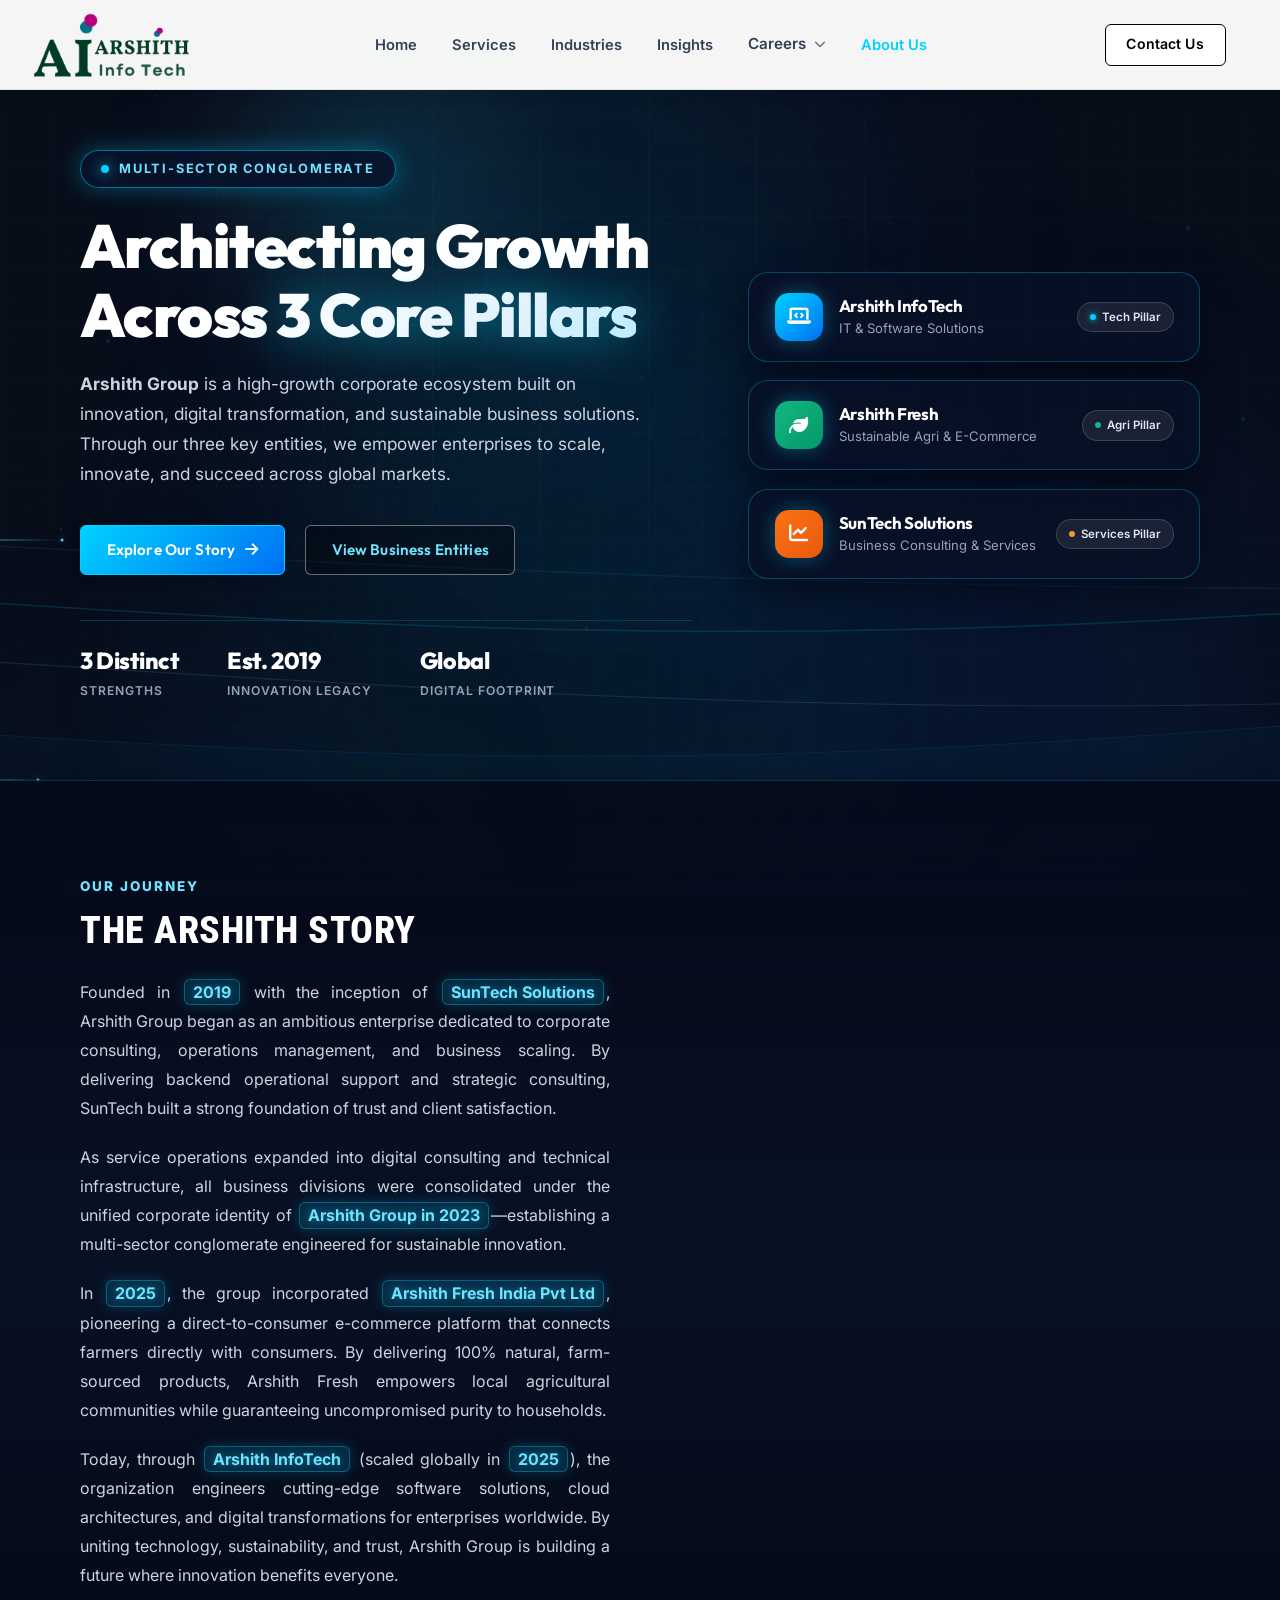
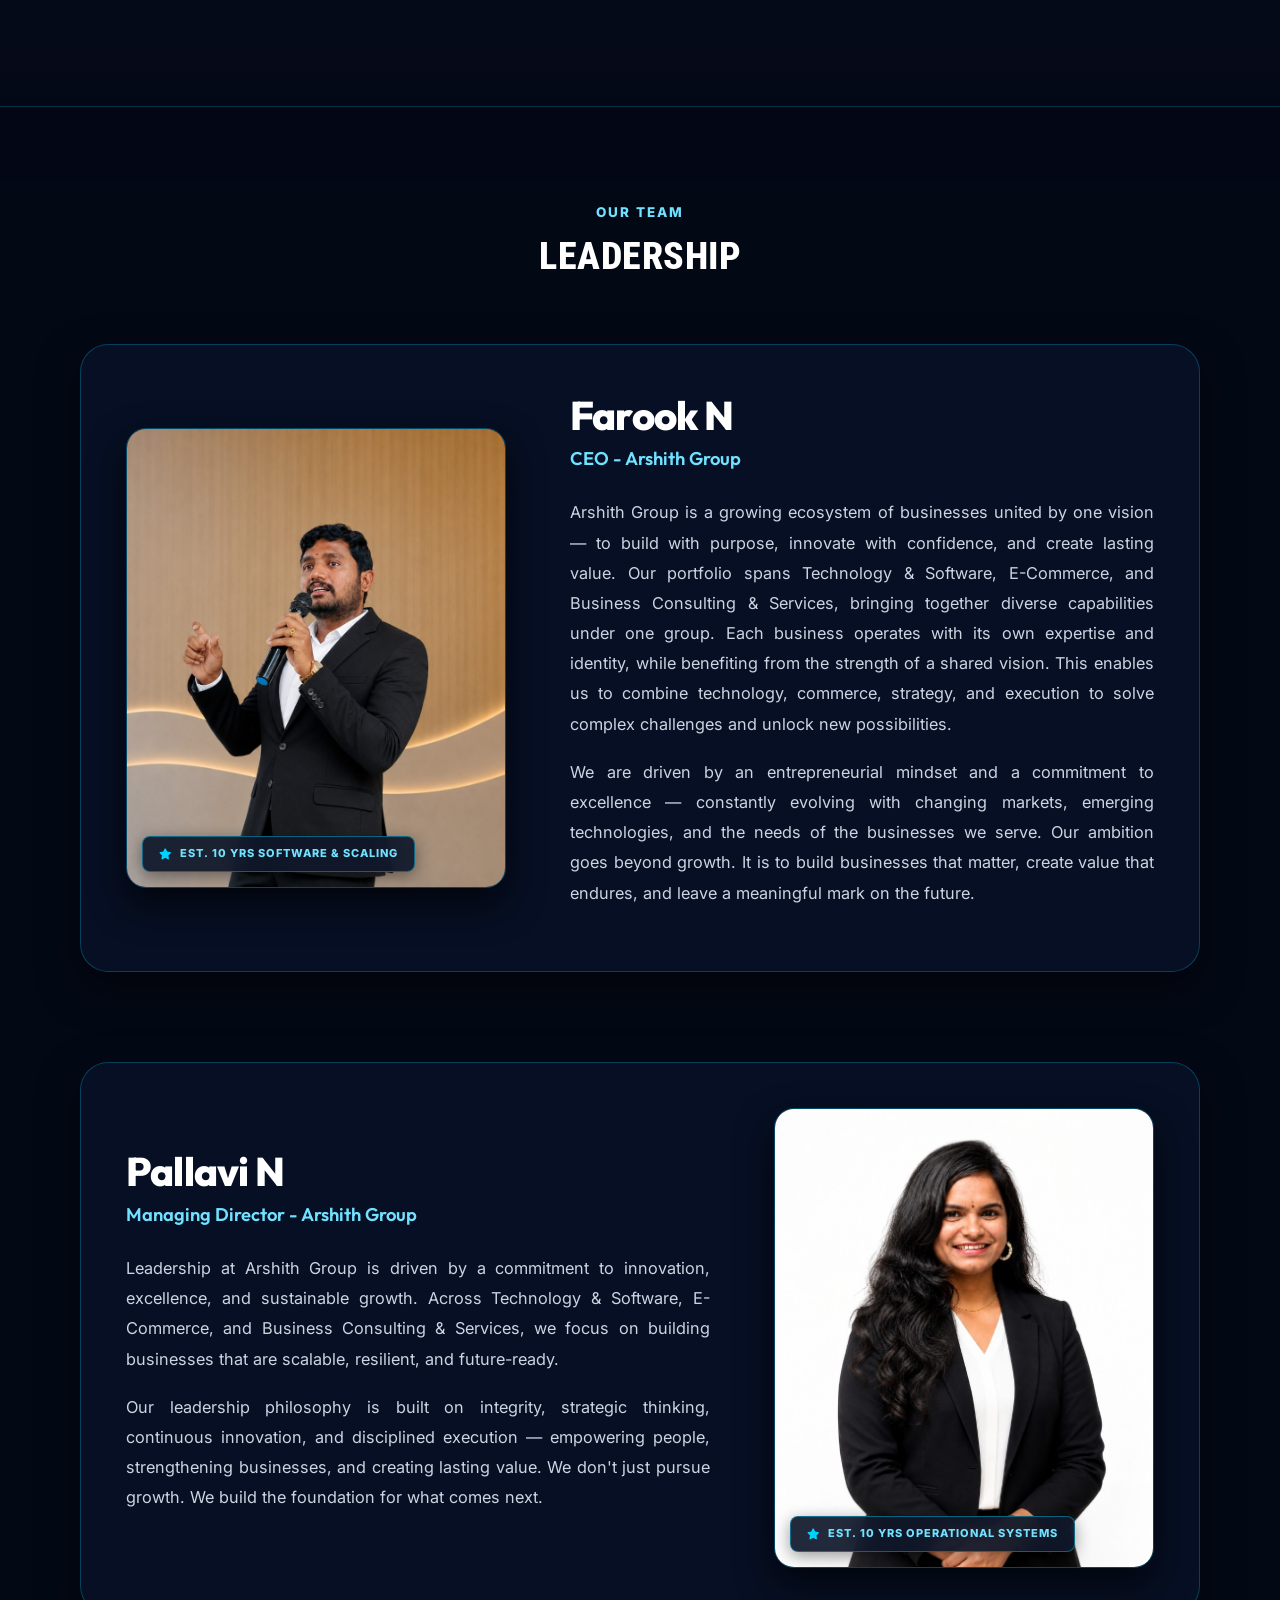
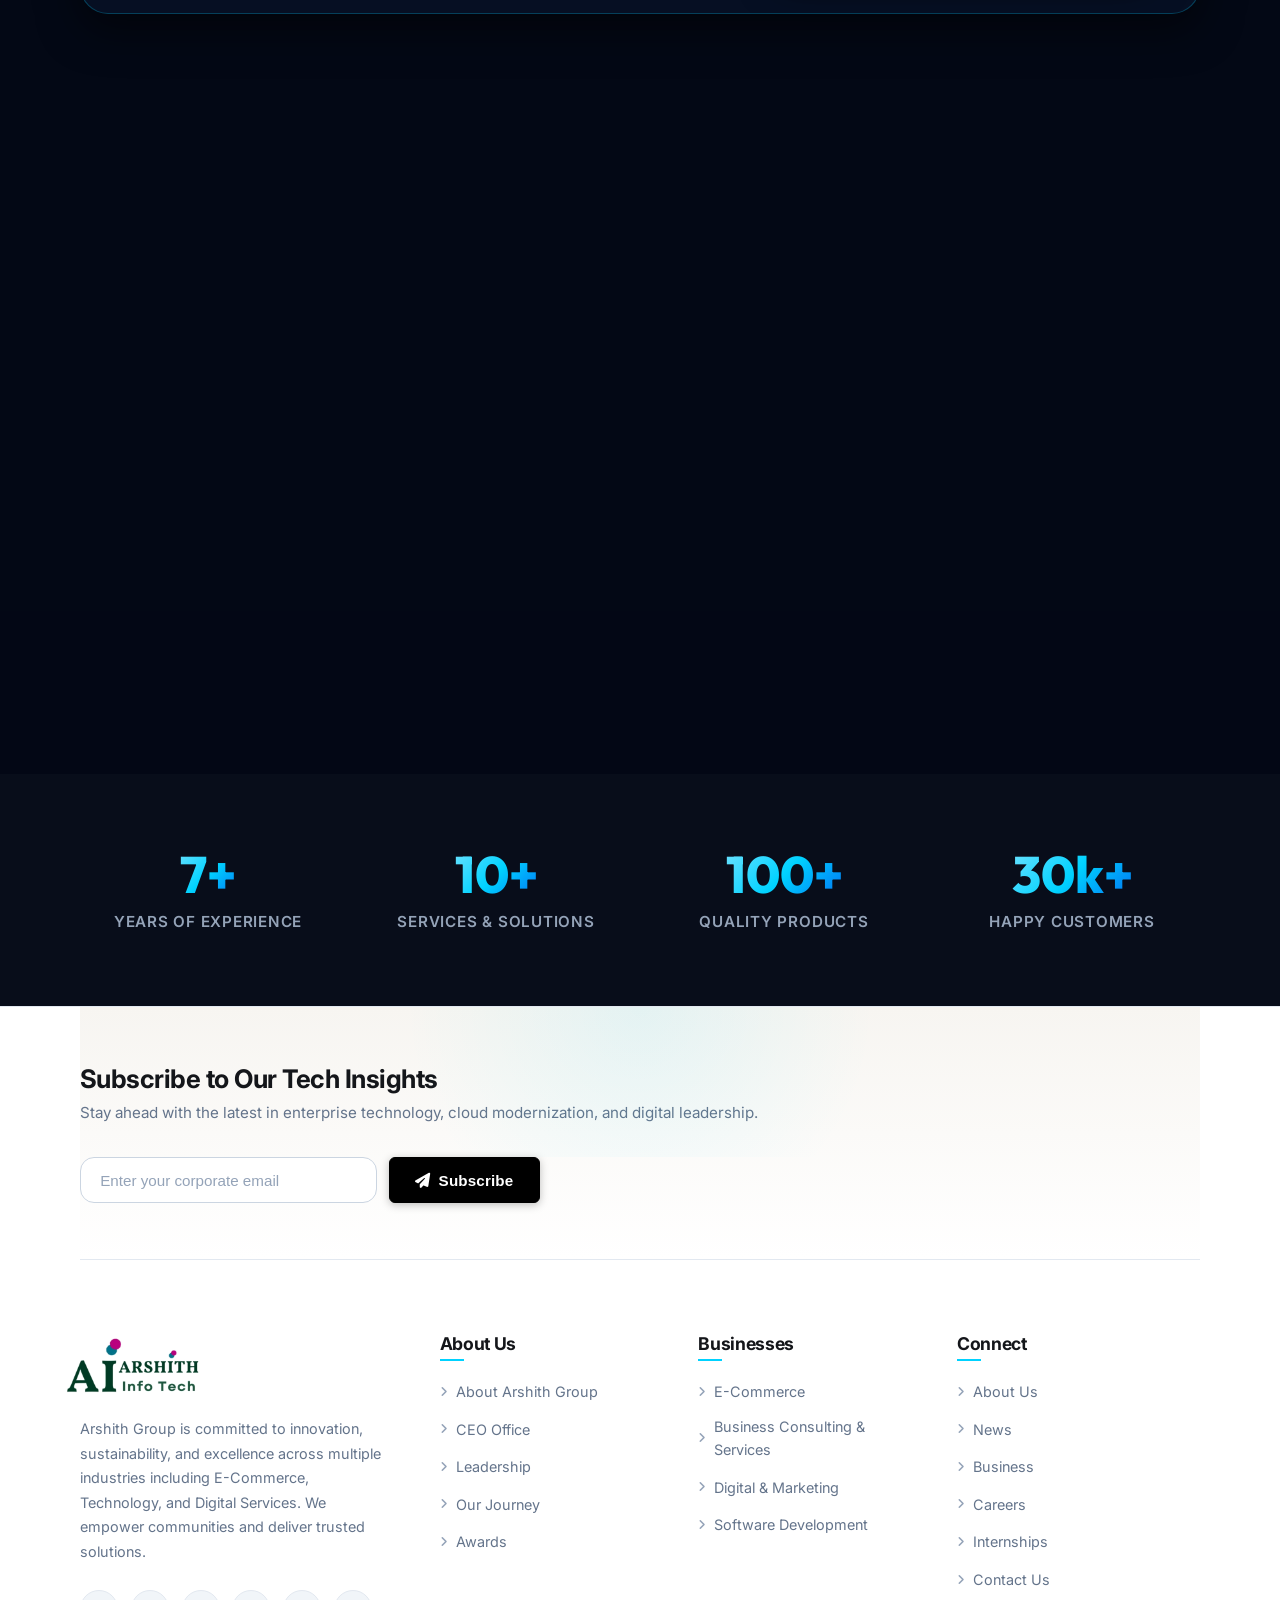
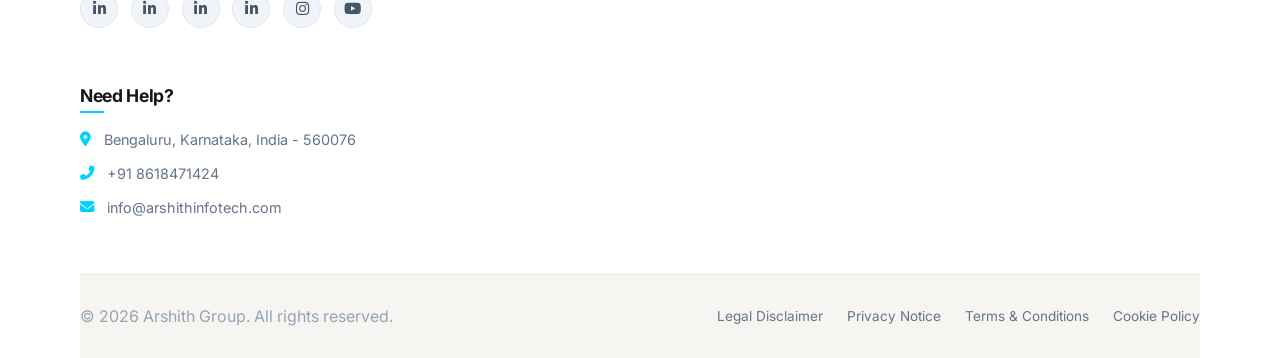
==== commit bb6af9d1: "feat: complete desktop-fidelity mobile responsiveness across all pages" ====
--- a/about-infotech.html
+++ b/about-infotech.html
@@ -18,9 +18,9 @@
   <!-- Font Awesome -->
   <link rel="stylesheet" href="https://cdnjs.cloudflare.com/ajax/libs/font-awesome/6.4.0/css/all.min.css" />
 
-  <!-- Stylesheets -->
-  <link rel="stylesheet" href="css/style.css" />
-  <link rel="stylesheet" href="footer-premium.css" />
+  <!-- Custom CSS -->
+  <link rel="stylesheet" href="css/style.css?v=20260917_v5_flawless_mobile" />
+  <link rel="stylesheet" href="footer-premium.css?v=20260917_v5_flawless_mobile" />
 
   <style>
     /* ═══════════════════════════════════════════════════
--- a/css/style.css
+++ b/css/style.css
@@ -6664,175 +6664,227 @@
   }
 }
 
-/* ── MOBILE LARGE / PHABLET (max-width: 768px) ── */
+/* ── MOBILE LARGE / PHABLET & SMARTPHONES (max-width: 768px) ── */
 @media (max-width: 768px) {
+  html, body {
+    overflow-x: hidden !important;
+    width: 100% !important;
+    max-width: 100vw !important;
+    -webkit-overflow-scrolling: touch;
+  }
+
+  .container {
+    width: 100% !important;
+    max-width: 100% !important;
+    padding-left: 1.25rem !important;
+    padding-right: 1.25rem !important;
+    box-sizing: border-box !important;
+  }
+
   .section-padding {
-    padding: 4.5rem 0 !important;
-  }
-  .section-title {
-    font-size: clamp(1.85rem, 6.5vw, 2.4rem) !important;
-  }
+    padding: 3.8rem 0 !important;
+  }
+
+  .section-header-centered {
+    margin-bottom: 2.2rem !important;
+    text-align: center !important;
+  }
+
+  .section-title,
+  .section-heading {
+    font-size: clamp(1.85rem, 6.8vw, 2.35rem) !important;
+    line-height: 1.22 !important;
+    letter-spacing: -0.02em !important;
+  }
+
   .section-subtitle {
-    font-size: 1rem !important;
-    margin-bottom: 2.2rem !important;
-    padding: 0 0.5rem;
-  }
-  .section-badge {
-    font-size: 0.76rem !important;
-    padding: 0.32rem 0.9rem !important;
-  }
-
-  /* Unified Responsive Navbar */
+    font-size: 0.98rem !important;
+    line-height: 1.65 !important;
+    margin-bottom: 2rem !important;
+    padding: 0 0.25rem !important;
+  }
+
+  .section-badge,
+  .section-eyebrow {
+    font-size: 0.78rem !important;
+    padding: 0.35rem 0.95rem !important;
+    margin-bottom: 0.9rem !important;
+  }
+
+  /* ── Unified MNC-Grade Mobile Navbar ── */
   .navbar {
-    padding: 0.35rem 0 !important;
-  }
+    padding: 0.4rem 0 !important;
+    height: 64px !important;
+    display: flex !important;
+    align-items: center !important;
+  }
+
   .navbar .container {
-    display: flex;
-    justify-content: space-between;
-    align-items: center;
-    padding-left: 0.5rem !important;
-    padding-right: 0.75rem !important;
-  }
+    display: flex !important;
+    justify-content: space-between !important;
+    align-items: center !important;
+    padding-left: 0.75rem !important;
+    padding-right: 0.85rem !important;
+  }
+
   .logo-img {
-    height: 64px !important;
-  }
+    height: 54px !important;
+  }
+
   .logo {
-    margin-left: -6px !important;
-  }
-  .nav-cta {
+    margin-left: 0 !important;
+    transform: none !important;
+  }
+
+  .navbar .nav-cta,
+  .navbar > .container > .nav-cta {
     display: none !important;
   }
 
   /* Professional High-Contrast Hamburger Toggle */
   .menu-toggle {
     display: flex !important;
-    align-items: center;
-    justify-content: center;
-    width: 44px;
-    height: 44px;
-    border-radius: 12px;
+    align-items: center !important;
+    justify-content: center !important;
+    width: 44px !important;
+    height: 44px !important;
+    min-width: 44px !important;
+    border-radius: 12px !important;
     background: rgba(0, 210, 255, 0.08) !important;
     border: 1.5px solid rgba(0, 210, 255, 0.35) !important;
     color: #00d2ff !important;
-    font-size: 1.3rem;
-    cursor: pointer;
-    box-shadow: 0 2px 10px rgba(0, 210, 255, 0.12);
-    transition: all 0.3s cubic-bezier(0.16, 1, 0.3, 1);
-    z-index: 1050;
-  }
+    font-size: 1.25rem !important;
+    cursor: pointer !important;
+    box-shadow: 0 2px 10px rgba(0, 210, 255, 0.12) !important;
+    transition: all 0.3s cubic-bezier(0.16, 1, 0.3, 1) !important;
+    z-index: 1050 !important;
+  }
+
   .menu-toggle:hover, .menu-toggle:active {
     background: #00d2ff !important;
     border-color: #00d2ff !important;
     color: #ffffff !important;
-    transform: scale(1.06);
-    box-shadow: 0 4px 16px rgba(0, 210, 255, 0.4);
-  }
-
-  /* Slide-in Mobile Drawer (Clean Modern White Theme) */
+    transform: scale(1.05);
+    box-shadow: 0 4px 16px rgba(0, 210, 255, 0.4) !important;
+  }
+
+  /* Slide-in Mobile Drawer (Clean Modern White MNC Theme) */
   .nav-links {
-    position: fixed;
-    top: 0;
-    right: -105%;
-    width: min(86vw, 340px);
-    height: 100vh;
-    height: 100dvh;
+    position: fixed !important;
+    top: 0 !important;
+    right: -105% !important;
+    width: min(88vw, 350px) !important;
+    height: 100vh !important;
+    height: 100dvh !important;
     background: #ffffff !important;
     border-left: 1px solid rgba(0, 0, 0, 0.08) !important;
-    flex-direction: column;
-    align-items: stretch;
-    padding: 1.5rem 1.25rem 2rem 1.25rem;
-    gap: 0.45rem;
-    box-shadow: -15px 0 45px rgba(0, 0, 0, 0.15), 0 0 30px rgba(0, 210, 255, 0.08);
-    transition: right 0.35s cubic-bezier(0.16, 1, 0.3, 1);
-    z-index: 1001;
-    overflow-y: auto;
+    flex-direction: column !important;
+    align-items: stretch !important;
+    padding: 1.4rem 1.25rem 2rem 1.25rem !important;
+    gap: 0.5rem !important;
+    box-shadow: -15px 0 45px rgba(0, 0, 0, 0.18), 0 0 30px rgba(0, 210, 255, 0.08) !important;
+    transition: right 0.35s cubic-bezier(0.16, 1, 0.3, 1) !important;
+    z-index: 1001 !important;
+    overflow-y: auto !important;
+    -webkit-overflow-scrolling: touch;
     display: flex !important;
   }
+
   .nav-links.active {
     right: 0 !important;
   }
+
   .drawer-brand {
     display: flex !important;
-    align-items: center;
-    justify-content: space-between;
-    padding-bottom: 1.1rem;
-    border-bottom: 1px solid #f1f5f9;
-    margin-bottom: 1.1rem;
-    width: 100%;
-  }
+    align-items: center !important;
+    justify-content: space-between !important;
+    padding-bottom: 1rem !important;
+    border-bottom: 1px solid #f1f5f9 !important;
+    margin-bottom: 1rem !important;
+    width: 100% !important;
+  }
+
   .drawer-brand .logo-img {
-    height: 52px !important;
-  }
+    height: 48px !important;
+  }
+
   .drawer-close {
     display: flex !important;
-    align-items: center;
-    justify-content: center;
-    position: absolute;
-    top: 1.25rem;
-    right: 1.25rem;
-    width: 38px;
-    height: 38px;
-    border-radius: 50%;
-    background: #f1f5f9;
-    border: 1px solid #e2e8f0;
+    align-items: center !important;
+    justify-content: center !important;
+    position: absolute !important;
+    top: 1.2rem !important;
+    right: 1.2rem !important;
+    width: 40px !important;
+    height: 40px !important;
+    border-radius: 50% !important;
+    background: #f1f5f9 !important;
+    border: 1px solid #e2e8f0 !important;
     color: #334155 !important;
-    font-size: 1.15rem;
-    cursor: pointer;
-    transition: all 0.3s ease;
-    z-index: 1002;
-  }
+    font-size: 1.15rem !important;
+    cursor: pointer !important;
+    transition: all 0.3s ease !important;
+    z-index: 1002 !important;
+  }
+
   .drawer-close:hover, .drawer-close:active {
-    background: #fee2e2;
-    border-color: #fca5a5;
+    background: #fee2e2 !important;
+    border-color: #fca5a5 !important;
     color: #ef4444 !important;
     transform: rotate(90deg);
   }
+
   .nav-links li {
-    width: 100%;
-    list-style: none;
-  }
+    width: 100% !important;
+    list-style: none !important;
+  }
+
   .nav-links a {
     display: flex !important;
-    align-items: center;
-    padding: 0.85rem 1.15rem;
-    border-radius: 12px;
-    background: #f8fafc;
-    border: 1px solid #e2e8f0;
+    align-items: center !important;
+    padding: 0.85rem 1.15rem !important;
+    border-radius: 12px !important;
+    background: #f8fafc !important;
+    border: 1px solid #e2e8f0 !important;
     color: #1e293b !important;
-    font-size: 1.02rem;
-    font-weight: 600;
-    text-decoration: none;
-    transition: all 0.25s ease;
-    width: 100%;
-  }
+    font-size: 1rem !important;
+    font-weight: 600 !important;
+    text-decoration: none !important;
+    transition: all 0.25s ease !important;
+    width: 100% !important;
+    box-sizing: border-box !important;
+  }
+
   .nav-links a i {
     display: inline-flex !important;
-    align-items: center;
-    justify-content: center;
-    width: 32px;
-    height: 32px;
-    border-radius: 8px;
-    background: rgba(0, 210, 255, 0.08);
-    border: 1px solid rgba(0, 210, 255, 0.2);
-    color: #00d2ff !important;
-    font-size: 0.95rem;
-    margin-right: 12px;
-    flex-shrink: 0;
-    transition: all 0.3s ease;
-  }
+    align-items: center !important;
+    justify-content: center !important;
+    width: 32px !important;
+    height: 32px !important;
+    border-radius: 8px !important;
+    background: rgba(0, 210, 255, 0.08) !important;
+    border: 1px solid rgba(0, 210, 255, 0.2) !important;
+    color: #0070f3 !important;
+    font-size: 0.95rem !important;
+    margin-right: 12px !important;
+    flex-shrink: 0 !important;
+    transition: all 0.3s ease !important;
+  }
+
   .nav-links a:hover,
   .nav-links a.active {
-    background: #FFFBEB !important;
-    border-color: #70e2ff !important;
-    color: #00d2ff !important;
-    transform: translateX(4px);
-    box-shadow: 0 4px 14px rgba(0, 210, 255, 0.12);
-  }
+    background: #f0fdf4 !important;
+    border-color: #00d2ff !important;
+    color: #0070f3 !important;
+    transform: translateX(3px);
+    box-shadow: 0 4px 14px rgba(0, 210, 255, 0.12) !important;
+  }
+
   .nav-links a:hover i,
   .nav-links a.active i {
-    background: #00d2ff;
+    background: #0070f3 !important;
     color: #ffffff !important;
-    box-shadow: 0 2px 10px rgba(0, 210, 255, 0.35);
+    box-shadow: 0 2px 10px rgba(0, 112, 243, 0.35) !important;
   }
 
   /* Mobile Drawer Dropdown Styles */
@@ -6846,15 +6898,15 @@
 
   .nav-item-dropdown .dropdown-trigger {
     display: flex !important;
-    align-items: center;
-    justify-content: space-between;
+    align-items: center !important;
+    justify-content: space-between !important;
     width: 100% !important;
     padding: 0.85rem 1.15rem !important;
     border-radius: 12px !important;
     background: #f8fafc !important;
     border: 1px solid #e2e8f0 !important;
     color: #1e293b !important;
-    font-size: 1.02rem !important;
+    font-size: 1rem !important;
     font-weight: 600 !important;
     text-decoration: none !important;
     box-sizing: border-box !important;
@@ -6862,17 +6914,17 @@
 
   .nav-item-dropdown .dropdown-trigger > i:first-child {
     display: inline-flex !important;
-    align-items: center;
-    justify-content: center;
-    width: 32px;
-    height: 32px;
-    border-radius: 8px;
-    background: rgba(0, 210, 255, 0.08);
-    border: 1px solid rgba(0, 210, 255, 0.2);
-    color: #00d2ff !important;
-    font-size: 0.95rem;
-    margin-right: 12px;
-    flex-shrink: 0;
+    align-items: center !important;
+    justify-content: center !important;
+    width: 32px !important;
+    height: 32px !important;
+    border-radius: 8px !important;
+    background: rgba(0, 210, 255, 0.08) !important;
+    border: 1px solid rgba(0, 210, 255, 0.2) !important;
+    color: #0070f3 !important;
+    font-size: 0.95rem !important;
+    margin-right: 12px !important;
+    flex-shrink: 0 !important;
   }
 
   .nav-item-dropdown .dropdown-trigger .nav-dropdown-arrow {
@@ -6883,17 +6935,17 @@
 
   .nav-item-dropdown.mobile-open .dropdown-trigger .nav-dropdown-arrow {
     transform: rotate(180deg) !important;
-    color: #00d2ff !important;
+    color: #0070f3 !important;
   }
 
   .nav-item-dropdown.mobile-open .dropdown-trigger {
-    background: #FFFBEB !important;
-    border-color: #70e2ff !important;
-    color: #00d2ff !important;
+    background: #f0fdf4 !important;
+    border-color: #00d2ff !important;
+    color: #0070f3 !important;
   }
 
   .nav-item-dropdown.mobile-open .dropdown-trigger > i:first-child {
-    background: #00d2ff !important;
+    background: #0070f3 !important;
     color: #ffffff !important;
   }
 
@@ -6908,8 +6960,8 @@
     border: none !important;
     padding: 0.45rem 0 0.45rem 0.5rem !important;
     display: none;
-    flex-direction: column;
-    gap: 0.45rem;
+    flex-direction: column !important;
+    gap: 0.45rem !important;
     min-width: 100% !important;
   }
 
@@ -6923,6 +6975,9 @@
     padding: 0.75rem 0.9rem !important;
     border-radius: 10px !important;
     width: 100% !important;
+    display: flex !important;
+    align-items: center !important;
+    gap: 0.65rem !important;
   }
 
   .nav-item-dropdown .nav-dropdown-link .dropdown-link-icon {
@@ -6933,15 +6988,16 @@
 
   .drawer-cta-item {
     display: block !important;
-    margin-top: 1rem;
-    padding-top: 1rem;
-    border-top: 1px solid #e2e8f0;
-    width: 100%;
-  }
+    margin-top: 0.85rem !important;
+    padding-top: 0.85rem !important;
+    border-top: 1px solid #e2e8f0 !important;
+    width: 100% !important;
+  }
+
   .drawer-cta-btn {
     width: 100% !important;
     justify-content: center !important;
-    background: linear-gradient(135deg, #00d2ff 0%, #00d2ff 100%) !important;
+    background: linear-gradient(135deg, #00d2ff 0%, #0070f3 100%) !important;
     color: #ffffff !important;
     font-weight: 700 !important;
     font-size: 1rem !important;
@@ -6950,8 +7006,9 @@
     border: none !important;
     box-shadow: 0 4px 18px rgba(0, 210, 255, 0.35) !important;
     display: flex !important;
-    align-items: center;
-  }
+    align-items: center !important;
+  }
+
   .drawer-cta-btn i {
     background: none !important;
     border: none !important;
@@ -6964,293 +7021,264 @@
   }
 
   #menuOverlay {
-    position: fixed;
-    inset: 0;
-    background: rgba(15, 23, 42, 0.45);
-    backdrop-filter: blur(6px);
-    -webkit-backdrop-filter: blur(6px);
-    z-index: 990;
-    opacity: 0;
-    pointer-events: none;
-    transition: opacity 0.3s ease;
-  }
+    position: fixed !important;
+    inset: 0 !important;
+    background: rgba(15, 23, 42, 0.5) !important;
+    backdrop-filter: blur(6px) !important;
+    -webkit-backdrop-filter: blur(6px) !important;
+    z-index: 990 !important;
+    opacity: 0 !important;
+    pointer-events: none !important;
+    transition: opacity 0.3s ease !important;
+  }
+
   #menuOverlay.active {
-    opacity: 1;
-    pointer-events: auto;
-  }
-
-  /* Centered Hero Section on Mobile */
+    opacity: 1 !important;
+    pointer-events: auto !important;
+  }
+
+  /* ── Centered Hero on Mobile ── */
+  .hero {
+    padding-top: 6.8rem !important;
+    padding-bottom: 3.5rem !important;
+  }
+
+  .hero-badge {
+    font-size: 0.78rem !important;
+    padding: 0.35rem 0.95rem !important;
+    margin: 0 auto 1.2rem auto !important;
+  }
+
   .hero-title {
-    font-size: clamp(2.1rem, 7vw, 2.9rem);
-    text-align: center;
-  }
+    font-size: clamp(1.95rem, 7.8vw, 2.55rem) !important;
+    line-height: 1.2 !important;
+    text-align: center !important;
+  }
+
   .hero-title-prefix {
-    text-align: center;
-  }
+    text-align: center !important;
+  }
+
   .hologram-scramble-text {
-    font-size: 0.9em;
-  }
+    font-size: 0.92em !important;
+  }
+
   .hero-subtitle {
-    font-size: 1.02rem;
-    line-height: 1.6;
-    padding: 0 0.5rem;
-    text-align: center;
-  }
+    font-size: 0.98rem !important;
+    line-height: 1.65 !important;
+    padding: 0 0.5rem !important;
+    text-align: center !important;
+    margin-bottom: 1.8rem !important;
+  }
+
   .hero-tech-pills {
-    gap: 0.45rem;
-    justify-content: center;
-  }
+    gap: 0.45rem !important;
+    justify-content: center !important;
+    flex-wrap: wrap !important;
+  }
+
   .tech-pill {
-    padding: 0.32rem 0.8rem;
-    font-size: 0.74rem;
+    padding: 0.35rem 0.85rem !important;
+    font-size: 0.76rem !important;
+  }
+
+  .hero-cta {
+    flex-direction: column !important;
+    width: 100% !important;
+    max-width: 340px !important;
+    gap: 0.75rem !important;
+    margin: 0 auto !important;
+  }
+
+  .hero-cta .btn {
+    width: 100% !important;
+    justify-content: center !important;
+    padding: 0.85rem 1.4rem !important;
   }
 
   /* Hero AI Visualizer Scaling */
   .hero-ai-visualizer {
-    transform: scale(0.82);
-    transform-origin: center center;
-    margin: -10px auto -20px auto;
+    transform: scale(0.78) !important;
+    transform-origin: center center !important;
+    margin: -10px auto -20px auto !important;
+    max-width: 100% !important;
+  }
+
+  /* Stats Grid */
+  .stats-grid {
+    grid-template-columns: repeat(2, 1fr) !important;
+    gap: 1rem !important;
+  }
+
+  .stat-card {
+    padding: 1.5rem 1rem !important;
+  }
+
+  .stat-num {
+    font-size: 2rem !important;
+  }
+
+  /* Services Grid on Mobile */
+  .services-grid {
+    grid-template-columns: 1fr !important;
+    gap: 1.35rem !important;
+  }
+
+  .service-card {
+    height: auto !important;
+    min-height: 390px !important;
+  }
+
+  .service-card-content {
+    transform: translateY(calc(100% - 94px)) !important;
+    padding: 1.35rem 1.2rem !important;
+  }
+
+  .service-card-header h3 {
+    font-size: 1.15rem !important;
+  }
+
+  .service-card.active-touch .service-card-content,
+  .service-card:hover .service-card-content {
+    transform: translateY(0) !important;
+  }
+
+  .service-card.active-touch .service-card-body,
+  .service-card:hover .service-card-body {
+    opacity: 1 !important;
+    transform: translateY(0) !important;
+  }
+
+  /* Industries Grid on Mobile */
+  .industries-grid {
+    grid-template-columns: 1fr !important;
+    gap: 1.35rem !important;
+  }
+
+  .industry-card {
+    height: 420px !important;
+  }
+
+  .industry-slide-panel {
+    transform: translateY(calc(100% - 96px)) !important;
+    padding: 1.4rem 1.25rem !important;
+  }
+
+  .industry-title {
+    font-size: 1.25rem !important;
+  }
+
+  .industry-card.active-touch .industry-slide-panel,
+  .industry-card:hover .industry-slide-panel {
+    transform: translateY(0) !important;
+  }
+
+  /* Process Steps */
+  .process-steps {
+    grid-template-columns: 1fr !important;
+    gap: 1.25rem !important;
+  }
+
+  .process-step {
+    padding: 1.8rem 1.35rem !important;
+  }
+
+  .step-num {
+    font-size: 2rem !important;
   }
 
   /* Insights Grid */
   .insights-grid {
-    grid-template-columns: 1fr;
-    gap: 1.6rem;
-  }
+    grid-template-columns: 1fr !important;
+    gap: 1.4rem !important;
+  }
+
   .insight-img {
-    height: 200px;
-  }
+    height: 190px !important;
+  }
+
   .insight-content {
-    padding: 1.6rem 1.4rem;
-  }
-
-  /* Forms & Modals */
+    padding: 1.5rem 1.3rem !important;
+  }
+
+  /* Contact Form Wrap */
+  .contact-grid {
+    grid-template-columns: 1fr !important;
+    gap: 2.2rem !important;
+  }
+
+  .contact-form-wrap {
+    padding: 1.75rem 1.25rem !important;
+    border-radius: var(--radius-lg) !important;
+  }
+
   .form-row {
-    grid-template-columns: 1fr;
-    gap: 1rem;
-  }
-  .floating-cta {
-    display: none;
-  }
-}
-
-/* ── MOBILE SMALL & MEDIUM (max-width: 640px) ── */
-@media (max-width: 640px) {
-  .hero {
-    padding-top: 6rem;
-    padding-bottom: 3rem;
-  }
-  .hero-badge {
-    font-size: 0.76rem;
-    padding: 0.35rem 0.95rem;
-    margin: 0 auto 1.2rem auto;
-  }
-  .hero-title {
-    font-size: clamp(1.85rem, 8vw, 2.4rem);
-    text-align: center;
-  }
-  .hologram-text-container {
-    max-width: 100%;
-    overflow: hidden;
-  }
-  .hero-cta {
-    flex-direction: column;
-    width: 100%;
-    max-width: 360px;
-    gap: 0.85rem;
-    margin: 0 auto;
-  }
-  .hero-cta .btn {
-    width: 100%;
-  }
-
-  /* Scale AI Visualizer / Classic Matrix smoothly for smaller phones */
-  .hero-ai-visualizer,
-  .hero-classic-matrix {
-    max-width: 100%;
-    margin: 1.5rem auto 0 auto;
-  }
-  .matrix-nodes-layout {
-    grid-template-columns: 1fr;
-    grid-gap: 0.75rem;
-    min-height: auto;
-  }
-  .matrix-bus-svg,
-  .matrix-core-nexus {
-    display: none;
-  }
-
-  /* About Section */
-  .about-hero-title {
-    font-size: clamp(1.75rem, 6vw, 2.2rem);
-    margin-bottom: 1.2rem;
-  }
-  .about-hero-desc {
-    font-size: 0.95rem;
-    line-height: 1.65;
-  }
-  .about-feature-item {
-    gap: 0.95rem;
-  }
-  .about-feature-icon {
-    width: 42px;
-    height: 42px;
-    min-width: 42px;
-  }
-  .about-feature-details h4 {
-    font-size: 1rem;
-  }
-  .about-feature-details p {
-    font-size: 0.88rem;
-  }
-  .about-cta-button {
-    width: 100%;
-    justify-content: center;
-  }
-  .about-trust-card {
-    position: static;
-    margin-top: 1rem;
-    max-width: 100%;
-  }
-
-  /* Services Grid on Mobile */
-  .services-grid {
-    grid-template-columns: 1fr;
-    gap: 1.35rem;
-  }
-  .service-card {
-    height: auto;
-    min-height: 420px;
-  }
-  .service-card-content {
-    transform: translateY(calc(100% - 94px));
-    padding: 1.35rem 1.2rem;
-  }
-  .service-card-header h3 {
-    font-size: 1.15rem;
-  }
-  .service-card.active-touch .service-card-content,
-  .service-card:hover .service-card-content {
-    transform: translateY(0);
-  }
-  .service-card.active-touch .service-card-body,
-  .service-card:hover .service-card-body {
-    opacity: 1;
-    transform: translateY(0);
-  }
-  .service-card.active-touch .service-slide-cue,
-  .service-card:hover .service-slide-cue {
-    transform: rotate(180deg);
-  }
-
-  /* Industries Grid on Mobile */
-  .industries-grid {
-    grid-template-columns: 1fr;
-    gap: 1.35rem;
-  }
-  .industry-card {
-    height: 450px;
-  }
-  .industry-slide-panel {
-    transform: translateY(calc(100% - 96px));
-    padding: 1.4rem 1.25rem;
-  }
-  .industry-title {
-    font-size: 1.3rem;
-  }
-  .industry-card.active-touch .industry-slide-panel,
-  .industry-card:hover .industry-slide-panel {
-    transform: translateY(0);
-  }
-  .industry-card.active-touch .panel-divider,
-  .industry-card.active-touch .industry-desc,
-  .industry-card.active-touch .matter-point,
-  .industry-card.active-touch .btn-industry-explore {
-    opacity: 1;
-    transform: translateY(0);
-  }
-  .industry-card.active-touch .slide-indicator {
-    transform: rotate(180deg);
-  }
-
-  /* Process Steps */
-  .process-steps {
-    grid-template-columns: 1fr;
-    gap: 1.25rem;
-  }
-  .process-step {
-    padding: 2rem 1.4rem;
-  }
-  .step-num {
-    font-size: 2.2rem;
-  }
-  .process-step h3 {
-    font-size: 1.2rem;
-  }
-
-  /* Tech Grid */
-  .tech-grid {
-    gap: 0.75rem;
-  }
-  .tech-badge {
-    padding: 0.65rem 1.15rem;
-    font-size: 0.86rem;
-    gap: 0.6rem;
-  }
-  .tech-badge i {
-    font-size: 1.1rem;
-  }
-
-  /* Contact Form */
-  .contact-form-wrap {
-    padding: 1.75rem 1.25rem;
-    border-radius: var(--radius-lg);
-  }
+    grid-template-columns: 1fr !important;
+    gap: 1rem !important;
+  }
+
   .form-group input,
   .form-group select,
   .form-group textarea {
-    padding: 0.8rem 1rem;
-    font-size: 0.95rem;
-  }
+    padding: 0.8rem 1rem !important;
+    font-size: 0.95rem !important;
+  }
+
   .form-submit-btn {
-    padding: 0.95rem;
-  }
-  .contact-details li {
-    gap: 0.85rem;
-  }
-
-  /* Modal */
+    padding: 0.95rem !important;
+    width: 100% !important;
+    justify-content: center !important;
+  }
+
+  /* Global Modals */
   #serviceModal {
-    padding: 1rem;
-  }
+    padding: 1rem !important;
+  }
+
   .modal-box {
-    padding: 1.75rem 1.25rem;
-    max-height: 90vh;
-    overflow-y: auto;
-  }
+    padding: 1.6rem 1.2rem !important;
+    max-height: 88vh !important;
+    width: 94vw !important;
+    max-width: 94vw !important;
+    overflow-y: auto !important;
+    border-radius: 18px !important;
+  }
+
   .modal-box h2 {
-    font-size: 1.35rem;
-  }
-}
-
-/* ── EXTRA SMALL MOBILE (max-width: 380px) ── */
-@media (max-width: 380px) {
+    font-size: 1.35rem !important;
+  }
+
+  .floating-cta {
+    display: none !important;
+  }
+}
+
+/* ── EXTRA SMALL MOBILE (max-width: 480px) ── */
+@media (max-width: 480px) {
   .hero-ai-visualizer {
-    transform: scale(0.60);
-    margin: -45px auto -50px auto;
-  }
+    transform: scale(0.65) !important;
+    margin: -35px auto -40px auto !important;
+  }
+
   .hero-title {
-    font-size: 1.7rem;
-  }
+    font-size: clamp(1.75rem, 8.5vw, 2.2rem) !important;
+  }
+
+  .stats-grid {
+    grid-template-columns: 1fr !important;
+  }
+
   .tech-pill {
-    padding: 0.28rem 0.65rem;
-    font-size: 0.7rem;
-  }
+    padding: 0.28rem 0.65rem !important;
+    font-size: 0.7rem !important;
+  }
+
   .service-card {
-    min-height: 400px;
-  }
+    min-height: 380px !important;
+  }
+
   .industry-card {
-    height: 420px;
+    height: 400px !important;
   }
 }
 
@@ -12823,3 +12851,784 @@
   color: #00d2ff;
   font-size: 0.75rem;
 }
+
+/* ═══════════════════════════════════════════════════════════════════
+   PREMIUM RESPONSIVE DESIGN SYSTEM (DESKTOP FIDELITY ON MOBILE)
+   ═══════════════════════════════════════════════════════════════════ */
+@media (max-width: 992px) {
+  .hero .container {
+    grid-template-columns: 1fr !important;
+    gap: 2.5rem !important;
+    text-align: center !important;
+  }
+
+  .hero-content {
+    max-width: 100% !important;
+    display: flex !important;
+    flex-direction: column !important;
+    align-items: center !important;
+    text-align: center !important;
+    margin: 0 auto !important;
+  }
+
+  .hero-ai-visualizer {
+    display: flex !important;
+    justify-content: center !important;
+    align-items: center !important;
+    width: 100% !important;
+    height: 420px !important;
+    margin: 0 auto !important;
+  }
+
+  .hero-ai-visualizer .ai-core-hub {
+    transform: scale(0.82) !important;
+    transform-origin: center center !important;
+  }
+}
+
+@media (max-width: 768px) {
+  /* 1. Global Viewport & Container Containment (No Horizontal Overflow) */
+  html,
+  body {
+    overflow-x: hidden !important;
+    width: 100% !important;
+    max-width: 100vw !important;
+  }
+
+  .container,
+  .services-hero-container,
+  .industries-hero-container,
+  .insights-hero-container,
+  .careers-hero-container,
+  .hero-container,
+  .hero-conglomerate-container,
+  .supercharge-container {
+    width: 100% !important;
+    max-width: 100vw !important;
+    padding-left: 1rem !important;
+    padding-right: 1rem !important;
+    box-sizing: border-box !important;
+    overflow-x: hidden !important;
+  }
+
+  /* 2. Universal Hero Section Fit */
+  .hero,
+  .services-hero-section,
+  .industries-hero-section,
+  .insights-hero-section,
+  .careers-hero-section,
+  .hero-conglomerate {
+    width: 100% !important;
+    max-width: 100vw !important;
+    padding-top: 5.25rem !important;
+    padding-bottom: 2.5rem !important;
+    overflow-x: hidden !important;
+    box-sizing: border-box !important;
+    text-align: center !important;
+  }
+
+  .services-hero-header,
+  .industries-hero-text,
+  .insights-hero-main,
+  .hero-content,
+  .hero-left-content {
+    width: 100% !important;
+    max-width: 100% !important;
+    margin: 0 auto 1.3rem auto !important;
+    padding: 0 !important;
+    box-sizing: border-box !important;
+    text-align: center !important;
+  }
+
+  /* Hero Headings */
+  .hero-title,
+  .services-hero-headline,
+  .industries-hero-title,
+  .insights-hero-title,
+  .careers-hero-title,
+  .hero-main-title {
+    font-size: clamp(1.65rem, 6.8vw, 2.15rem) !important;
+    line-height: 1.22 !important;
+    letter-spacing: -0.02em !important;
+    word-break: normal !important;
+    overflow-wrap: break-word !important;
+    max-width: 100% !important;
+    margin: 0 auto 0.85rem auto !important;
+    text-align: center !important;
+    box-sizing: border-box !important;
+  }
+
+  .services-gradient-accent {
+    display: inline !important;
+  }
+
+  .hero-title-prefix {
+    display: block !important;
+    font-size: inherit !important;
+    color: #ffffff !important;
+    text-shadow: 0 4px 25px rgba(0, 0, 0, 0.7) !important;
+    font-weight: 800 !important;
+  }
+
+  .hologram-text-container {
+    position: relative !important;
+    display: inline-flex !important;
+    align-items: center !important;
+    justify-content: center !important;
+    padding: 0.08em 0.45em !important;
+    border-radius: 14px !important;
+    background: rgba(0, 210, 255, 0.08) !important;
+    border: 1px solid rgba(112, 226, 255, 0.4) !important;
+    box-shadow: 0 0 35px rgba(112, 226, 255, 0.25), inset 0 0 20px rgba(112, 226, 255, 0.1) !important;
+    backdrop-filter: blur(10px) !important;
+    -webkit-backdrop-filter: blur(10px) !important;
+    max-width: 96% !important;
+    overflow: hidden !important;
+    -webkit-box-reflect: below 2px linear-gradient(to bottom, transparent 35%, rgba(0, 210, 255, 0.22) 85%, rgba(112, 226, 255, 0.38) 100%) !important;
+    margin-top: 0.1em !important;
+  }
+
+  .hologram-scramble-text {
+    display: inline-block !important;
+    font-size: inherit !important;
+    font-weight: 800 !important;
+    background: linear-gradient(135deg, #00d2ff 0%, #70e2ff 35%, #818cf8 70%, #00d2ff 100%) !important;
+    background-size: 250% auto !important;
+    -webkit-background-clip: text !important;
+    -webkit-text-fill-color: transparent !important;
+    filter: drop-shadow(0 0 18px rgba(0, 210, 255, 0.75)) !important;
+    animation: hologramShimmer 6s linear infinite !important;
+    letter-spacing: -0.01em !important;
+    white-space: nowrap !important;
+  }
+
+  .hologram-energy-bar {
+    position: absolute !important;
+    bottom: -2px !important;
+    left: 6% !important;
+    width: 88% !important;
+    height: 2px !important;
+    background: linear-gradient(90deg, transparent, #00d2ff, #70e2ff, #818cf8, transparent) !important;
+    box-shadow: 0 0 12px #00d2ff, 0 0 24px #70e2ff !important;
+    display: block !important;
+  }
+
+  /* Hero Subtitles / Descriptions */
+  .hero-subtitle,
+  .services-hero-subtext,
+  .industries-hero-desc,
+  .insights-hero-lead,
+  .careers-hero-lead,
+  .hero-main-desc {
+    font-size: 0.92rem !important;
+    line-height: 1.6 !important;
+    max-width: 100% !important;
+    word-break: normal !important;
+    overflow-wrap: break-word !important;
+    margin: 0 auto 1.25rem auto !important;
+    padding: 0 0.4rem !important;
+    color: #cbd5e1 !important;
+    text-align: center !important;
+    box-sizing: border-box !important;
+  }
+
+  /* Hero Badges & Pills */
+  .hero-badge,
+  .services-hero-badge,
+  .industry-hero-badge,
+  .insights-editorial-badge,
+  .careers-pill-badge,
+  .hero-pill-badge {
+    display: inline-flex !important;
+    align-items: center !important;
+    justify-content: center !important;
+    font-size: 0.74rem !important;
+    padding: 5px 14px !important;
+    max-width: 100% !important;
+    white-space: normal !important;
+    text-align: center !important;
+    margin: 0 auto 0.85rem auto !important;
+    box-sizing: border-box !important;
+  }
+
+  /* Hero Action Buttons */
+  .hero-cta,
+  .services-hero-actions,
+  .industries-hero-actions,
+  .careers-hero-cta-group,
+  .hero-actions-row,
+  .about-hero-actions {
+    display: flex !important;
+    flex-direction: row !important;
+    flex-wrap: wrap !important;
+    gap: 0.65rem !important;
+    justify-content: center !important;
+    align-items: center !important;
+    width: 100% !important;
+    margin: 0 auto 1.3rem auto !important;
+  }
+
+  .hero-cta .btn,
+  .hero-cta a,
+  .services-btn-primary,
+  .services-btn-secondary,
+  .industries-hero-actions .btn,
+  .careers-hero-cta-group .btn,
+  .hero-actions-row .btn {
+    display: inline-flex !important;
+    align-items: center !important;
+    justify-content: center !important;
+    gap: 0.45rem !important;
+    flex: 1 1 138px !important;
+    min-width: 130px !important;
+    max-width: 100% !important;
+    padding: 0.75rem 0.85rem !important;
+    font-size: 0.83rem !important;
+    font-weight: 700 !important;
+    border-radius: 12px !important;
+    text-align: center !important;
+    white-space: nowrap !important;
+    box-sizing: border-box !important;
+    text-decoration: none !important;
+  }
+
+  .industries-hero-actions .btn-hero-explore {
+    background: linear-gradient(135deg, #00d2ff 0%, #0077ff 100%) !important;
+    color: #ffffff !important;
+    border: none !important;
+    box-shadow: 0 4px 18px rgba(0, 210, 255, 0.45) !important;
+  }
+
+  .industries-hero-actions .btn-outline {
+    background: rgba(0, 210, 255, 0.08) !important;
+    border: 1.5px solid rgba(112, 226, 255, 0.5) !important;
+    color: #70e2ff !important;
+    backdrop-filter: blur(10px) !important;
+  }
+
+  /* Industries Stats Strip */
+  .industry-stats-strip {
+    display: flex !important;
+    flex-direction: row !important;
+    justify-content: space-around !important;
+    align-items: center !important;
+    width: 100% !important;
+    max-width: 100% !important;
+    margin: 1.2rem auto 0 auto !important;
+    padding: 0.75rem 0.4rem !important;
+    border-top: 1px solid rgba(112, 226, 255, 0.2) !important;
+    background: rgba(11, 21, 40, 0.65) !important;
+    border: 1px solid rgba(112, 226, 255, 0.18) !important;
+    border-radius: 14px !important;
+    box-sizing: border-box !important;
+  }
+
+  .industry-stats-strip .stat-pill {
+    flex: 1 1 0 !important;
+    text-align: center !important;
+    min-width: 0 !important;
+    margin: 0 !important;
+    padding: 0 0.15rem !important;
+    display: flex !important;
+    flex-direction: column !important;
+    align-items: center !important;
+  }
+
+  .stat-pill .stat-val {
+    font-size: 1.35rem !important;
+    font-weight: 800 !important;
+    color: #70e2ff !important;
+    line-height: 1.1 !important;
+  }
+
+  .stat-pill .stat-lbl {
+    font-size: 0.64rem !important;
+    color: #94a3b8 !important;
+    text-transform: uppercase !important;
+    letter-spacing: 0.03em !important;
+    font-weight: 600 !important;
+    margin-top: 0.2rem !important;
+    line-height: 1.2 !important;
+    white-space: normal !important;
+    text-align: center !important;
+  }
+
+  .stat-divider {
+    height: 28px !important;
+    width: 1px !important;
+    background: rgba(255, 255, 255, 0.15) !important;
+    margin: 0 0.15rem !important;
+    flex: 0 0 1px !important;
+  }
+
+  /* Industries Hero Matrix Visual */
+  .industries-hero-visual {
+    display: flex !important;
+    justify-content: center !important;
+    align-items: center !important;
+    width: 100% !important;
+    max-width: 100% !important;
+    height: 340px !important;
+    margin: 0.8rem auto 0 auto !important;
+    position: relative !important;
+    overflow: visible !important;
+  }
+
+  .industry-matrix-hub {
+    width: 440px !important;
+    height: 440px !important;
+    transform: scale(0.68) !important;
+    transform-origin: center center !important;
+    margin: 0 auto !important;
+    position: relative !important;
+    display: flex !important;
+    align-items: center !important;
+    justify-content: center !important;
+  }
+
+  .hub-node {
+    position: absolute !important;
+    display: flex !important;
+    align-items: center !important;
+    gap: 0.6rem !important;
+    padding: 0.55rem 0.85rem !important;
+    border-radius: 12px !important;
+    background: rgba(11, 21, 40, 0.92) !important;
+    border: 1px solid rgba(112, 226, 255, 0.4) !important;
+    box-shadow: 0 8px 25px rgba(0,0,0,0.6), 0 0 15px rgba(0, 210, 255, 0.2) !important;
+    z-index: 6 !important;
+  }
+
+  .hub-node .node-meta {
+    display: flex !important;
+    flex-direction: column !important;
+  }
+
+  .hub-node .node-meta strong {
+    font-size: 0.78rem !important;
+    color: #ffffff !important;
+    white-space: nowrap !important;
+  }
+
+  .hub-node .node-tag {
+    font-size: 0.62rem !important;
+    color: #70e2ff !important;
+    font-weight: 700 !important;
+  }
+
+  /* Insights Page Hero */
+  .insights-hero-layout {
+    display: flex !important;
+    flex-direction: column !important;
+    align-items: center !important;
+    gap: 1.8rem !important;
+    width: 100% !important;
+    max-width: 100% !important;
+    margin: 0 auto !important;
+  }
+
+  .insights-meta-strip {
+    display: flex !important;
+    flex-direction: row !important;
+    flex-wrap: wrap !important;
+    justify-content: center !important;
+    align-items: center !important;
+    gap: 0.4rem 0.75rem !important;
+    width: 100% !important;
+    max-width: 100% !important;
+    margin: 0 auto 0.5rem auto !important;
+    padding: 0.6rem 0.4rem !important;
+    box-sizing: border-box !important;
+    border-top: 1px solid rgba(112, 226, 255, 0.2) !important;
+    background: rgba(11, 21, 40, 0.65) !important;
+    border: 1px solid rgba(112, 226, 255, 0.18) !important;
+    border-radius: 14px !important;
+  }
+
+  .insights-meta-strip .meta-item {
+    display: inline-flex !important;
+    align-items: center !important;
+    gap: 0.4rem !important;
+    font-size: 0.76rem !important;
+    color: #cbd5e1 !important;
+    font-weight: 600 !important;
+    white-space: nowrap !important;
+  }
+
+  .insights-meta-strip .meta-item i {
+    color: #70e2ff !important;
+    font-size: 0.8rem !important;
+  }
+
+  .insights-meta-strip .meta-separator {
+    display: inline-block !important;
+    color: rgba(255, 255, 255, 0.3) !important;
+    font-size: 0.75rem !important;
+  }
+
+  .insights-hero-side {
+    width: 100% !important;
+    max-width: 100% !important;
+    margin: 0 auto !important;
+    display: flex !important;
+    justify-content: center !important;
+    box-sizing: border-box !important;
+  }
+
+  .spotlight-teaser-card {
+    width: 100% !important;
+    max-width: 100% !important;
+    padding: 1.5rem 1.25rem !important;
+    border-radius: 16px !important;
+    box-sizing: border-box !important;
+    text-align: left !important;
+    background: linear-gradient(145deg, rgba(14, 27, 51, 0.88) 0%, rgba(9, 17, 34, 0.98) 100%) !important;
+    border: 1px solid rgba(112, 226, 255, 0.35) !important;
+    box-shadow: 0 10px 30px rgba(0,0,0,0.6), 0 0 20px rgba(0, 210, 255, 0.15) !important;
+  }
+
+  .spotlight-title {
+    font-size: 1.15rem !important;
+    margin-bottom: 0.5rem !important;
+    line-height: 1.3 !important;
+    color: #ffffff !important;
+  }
+
+  .spotlight-summary {
+    font-size: 0.85rem !important;
+    line-height: 1.5 !important;
+    color: #94a3b8 !important;
+    margin-bottom: 1rem !important;
+  }
+
+  .spotlight-action {
+    font-size: 0.84rem !important;
+    font-weight: 700 !important;
+    color: #70e2ff !important;
+    display: flex !important;
+    align-items: center !important;
+    gap: 0.45rem !important;
+  }
+
+  /* Hero AI Visualizer Orbit Hub */
+  .hero-ai-visualizer {
+    display: flex !important;
+    align-items: center !important;
+    justify-content: center !important;
+    width: 100% !important;
+    max-width: 100vw !important;
+    height: 380px !important;
+    margin: 1rem auto 0 auto !important;
+    position: relative !important;
+    overflow: visible !important;
+  }
+
+  .hero-ai-visualizer .ai-core-hub {
+    transform: scale(0.68) !important;
+    transform-origin: center center !important;
+    margin: 0 auto !important;
+    width: 480px !important;
+    height: 480px !important;
+    display: flex !important;
+  }
+
+  /* Hero Tech Pills */
+  .hero-tech-pills {
+    display: flex !important;
+    flex-wrap: wrap !important;
+    justify-content: center !important;
+    align-items: center !important;
+    gap: 0.45rem !important;
+    margin: 0.8rem auto 1.2rem auto !important;
+    padding: 0 !important;
+    max-width: 100% !important;
+    overflow: visible !important;
+  }
+
+  .tech-pill {
+    display: inline-flex !important;
+    align-items: center !important;
+    gap: 0.38rem !important;
+    padding: 0.34rem 0.75rem !important;
+    border-radius: 50px !important;
+    font-size: 0.76rem !important;
+    background: rgba(15, 23, 42, 0.75) !important;
+    border: 1px solid rgba(255, 255, 255, 0.12) !important;
+    color: #94a3b8 !important;
+    backdrop-filter: blur(8px) !important;
+    -webkit-backdrop-filter: blur(8px) !important;
+    white-space: nowrap !important;
+  }
+
+  .tech-pill.active {
+    background: rgba(0, 210, 255, 0.2) !important;
+    border-color: rgba(112, 226, 255, 0.7) !important;
+    color: #70e2ff !important;
+    box-shadow: 0 0 14px rgba(112, 226, 255, 0.3) !important;
+  }
+
+  /* 3. Universal Section Titles */
+  .section-title {
+    font-size: 1.85rem !important;
+    line-height: 1.25 !important;
+    text-align: center !important;
+  }
+
+  .section-subtitle {
+    font-size: 0.94rem !important;
+    line-height: 1.6 !important;
+    text-align: center !important;
+    margin-bottom: 2rem !important;
+  }
+
+  /* 4. Services Page: Horizontal 5-Capability Cards Deck */
+  .services-horizontal-deck {
+    display: flex !important;
+    flex-direction: row !important;
+    flex-wrap: nowrap !important;
+    overflow-x: auto !important;
+    scroll-snap-type: x mandatory !important;
+    gap: 0.85rem !important;
+    padding: 0.4rem 0.2rem 1.2rem 0.2rem !important;
+    margin-bottom: 1.5rem !important;
+    -webkit-overflow-scrolling: touch !important;
+    scrollbar-width: none !important;
+    width: 100% !important;
+    max-width: 100% !important;
+    box-sizing: border-box !important;
+  }
+
+  .services-horizontal-deck::-webkit-scrollbar {
+    display: none !important;
+  }
+
+  .service-deck-card {
+    flex: 0 0 255px !important;
+    min-width: 250px !important;
+    max-width: 275px !important;
+    scroll-snap-align: start !important;
+    border-radius: 14px !important;
+    padding: 1.15rem 1rem !important;
+    box-sizing: border-box !important;
+  }
+
+  /* 5. Horizontal Metrics Ribbons & Strips */
+  .services-horizontal-metrics,
+  .careers-hero-metrics,
+  .hero-stats-banner,
+  .hero-metrics-bar {
+    display: flex !important;
+    flex-direction: row !important;
+    flex-wrap: nowrap !important;
+    overflow-x: auto !important;
+    scroll-snap-type: x mandatory !important;
+    gap: 0.6rem !important;
+    justify-content: flex-start !important;
+    -webkit-overflow-scrolling: touch !important;
+    scrollbar-width: none !important;
+    width: 100% !important;
+    max-width: 100% !important;
+    padding: 0.75rem 0.5rem !important;
+    box-sizing: border-box !important;
+  }
+
+  .services-horizontal-metrics::-webkit-scrollbar,
+  .careers-hero-metrics::-webkit-scrollbar,
+  .hero-stats-banner::-webkit-scrollbar,
+  .hero-metrics-bar::-webkit-scrollbar {
+    display: none !important;
+  }
+
+  .horizontal-metric-item,
+  .hero-metric-item {
+    flex: 0 0 auto !important;
+    min-width: 110px !important;
+    scroll-snap-align: start !important;
+    text-align: center !important;
+  }
+
+  /* 6. Horizontal Feature / Journey / Why Us / Process / Insights Cards */
+  #services .services-grid,
+  #why-us .why-grid,
+  #process .process-steps,
+  #insights .insights-grid,
+  .why-interactive-grid,
+  .intern-roadmap-grid,
+  .intern-testimonials-grid,
+  .culture-values-layout {
+    display: flex !important;
+    flex-direction: row !important;
+    flex-wrap: nowrap !important;
+    overflow-x: auto !important;
+    scroll-snap-type: x mandatory !important;
+    gap: 0.85rem !important;
+    padding: 0.4rem 0.2rem 1.2rem 0.2rem !important;
+    -webkit-overflow-scrolling: touch !important;
+    scrollbar-width: none !important;
+    width: 100% !important;
+    max-width: 100% !important;
+    box-sizing: border-box !important;
+  }
+
+  #services .services-grid::-webkit-scrollbar,
+  #why-us .why-grid::-webkit-scrollbar,
+  #process .process-steps::-webkit-scrollbar,
+  #insights .insights-grid::-webkit-scrollbar,
+  .why-interactive-grid::-webkit-scrollbar,
+  .intern-roadmap-grid::-webkit-scrollbar,
+  .intern-testimonials-grid::-webkit-scrollbar,
+  .culture-values-layout::-webkit-scrollbar {
+    display: none !important;
+  }
+
+  #services .services-grid > .service-card,
+  #why-us .why-card,
+  #process .process-step,
+  #insights .insight-card,
+  .why-feature-card,
+  .intern-step-card,
+  .intern-testimonial-card,
+  .culture-value-pillar {
+    flex: 0 0 260px !important;
+    min-width: 250px !important;
+    max-width: 280px !important;
+    scroll-snap-align: start !important;
+    border-radius: 16px !important;
+    box-sizing: border-box !important;
+  }
+
+  #process .process-connector {
+    display: none !important;
+  }
+
+  /* 7. Industries Cinematic Stage */
+  #industries .cinematic-stage {
+    display: flex !important;
+    flex-direction: row !important;
+    flex-wrap: nowrap !important;
+    overflow-x: auto !important;
+    scroll-snap-type: x mandatory !important;
+    gap: 0.85rem !important;
+    height: 440px !important;
+    padding: 0.4rem 0.2rem 1rem 0.2rem !important;
+    scrollbar-width: none !important;
+    -webkit-overflow-scrolling: touch !important;
+    width: 100% !important;
+    max-width: 100% !important;
+    box-sizing: border-box !important;
+  }
+
+  #industries .cinematic-stage::-webkit-scrollbar {
+    display: none !important;
+  }
+
+  #industries .cinematic-panel {
+    flex: 0 0 85vw !important;
+    min-width: 82vw !important;
+    max-width: 320px !important;
+    height: 100% !important;
+    scroll-snap-align: start !important;
+    border-radius: 18px !important;
+  }
+
+  /* 8. Supercharge About Section */
+  .supercharge-scroll-track {
+    height: auto !important;
+    padding: 3rem 0 !important;
+  }
+
+  .supercharge-sticky-wrap {
+    position: relative !important;
+    top: 0 !important;
+    height: auto !important;
+    padding: 0 !important;
+  }
+
+  .supercharge-stage {
+    height: auto !important;
+    flex-direction: column-reverse !important;
+    gap: 1.8rem !important;
+  }
+
+  .supercharge-image-col {
+    position: relative !important;
+    left: 0 !important;
+    width: 100% !important;
+    height: 240px !important;
+    border-radius: 18px !important;
+  }
+
+  .supercharge-text-col {
+    width: 100% !important;
+    max-width: 100% !important;
+    padding: 0 !important;
+    text-align: left !important;
+  }
+
+  .supercharge-text-col .about-cta-button {
+    width: 100% !important;
+    justify-content: center !important;
+    text-align: center !important;
+    padding: 0.85rem 1.2rem !important;
+  }
+
+  /* 9. Stats Section */
+  #stats .container {
+    display: grid !important;
+    grid-template-columns: repeat(3, 1fr) !important;
+    gap: 0.6rem !important;
+    text-align: center !important;
+  }
+
+  /* 10. Multi-column grids to Single Column on Mobile */
+  .industries-hero-grid,
+  .insights-hero-layout,
+  .hero-conglomerate-grid {
+    grid-template-columns: 1fr !important;
+    gap: 1.5rem !important;
+  }
+}
+
+/* Small mobile (e.g. iPhone SE, 375px) */
+@media (max-width: 420px) {
+  .hero-title,
+  .services-hero-headline,
+  .industries-hero-title,
+  .insights-hero-title,
+  .careers-hero-title,
+  .hero-main-title {
+    font-size: 1.62rem !important;
+  }
+
+  .hologram-scramble-text {
+    font-size: 1.62rem !important;
+  }
+
+  .hero-ai-visualizer {
+    height: 320px !important;
+  }
+
+  .hero-ai-visualizer .ai-core-hub {
+    transform: scale(0.56) !important;
+  }
+
+  .industries-hero-visual {
+    height: 300px !important;
+  }
+
+  .industry-matrix-hub {
+    transform: scale(0.58) !important;
+  }
+
+  .service-deck-card,
+  .why-feature-card,
+  .intern-step-card,
+  .intern-testimonial-card,
+  .culture-value-pillar {
+    flex: 0 0 240px !important;
+    min-width: 230px !important;
+  }
+}
+
+
+
--- a/footer-premium.css
+++ b/footer-premium.css
@@ -9,6 +9,9 @@
   position: relative;
   overflow: hidden;
   color: #475569;
+  width: 100% !important;
+  max-width: 100vw !important;
+  box-sizing: border-box !important;
 }
 
 .footer::before {
@@ -286,10 +289,16 @@
   }
   .pre-footer-stats {
     padding: 3.5rem 0;
+    width: 100% !important;
+    max-width: 100vw !important;
+    box-sizing: border-box !important;
+    overflow-x: hidden !important;
   }
   .stats-counter-grid {
     grid-template-columns: repeat(2, 1fr);
     gap: 2.5rem 1.5rem;
+    width: 100% !important;
+    box-sizing: border-box !important;
   }
   .stats-counter-number {
     font-size: 2.8rem;
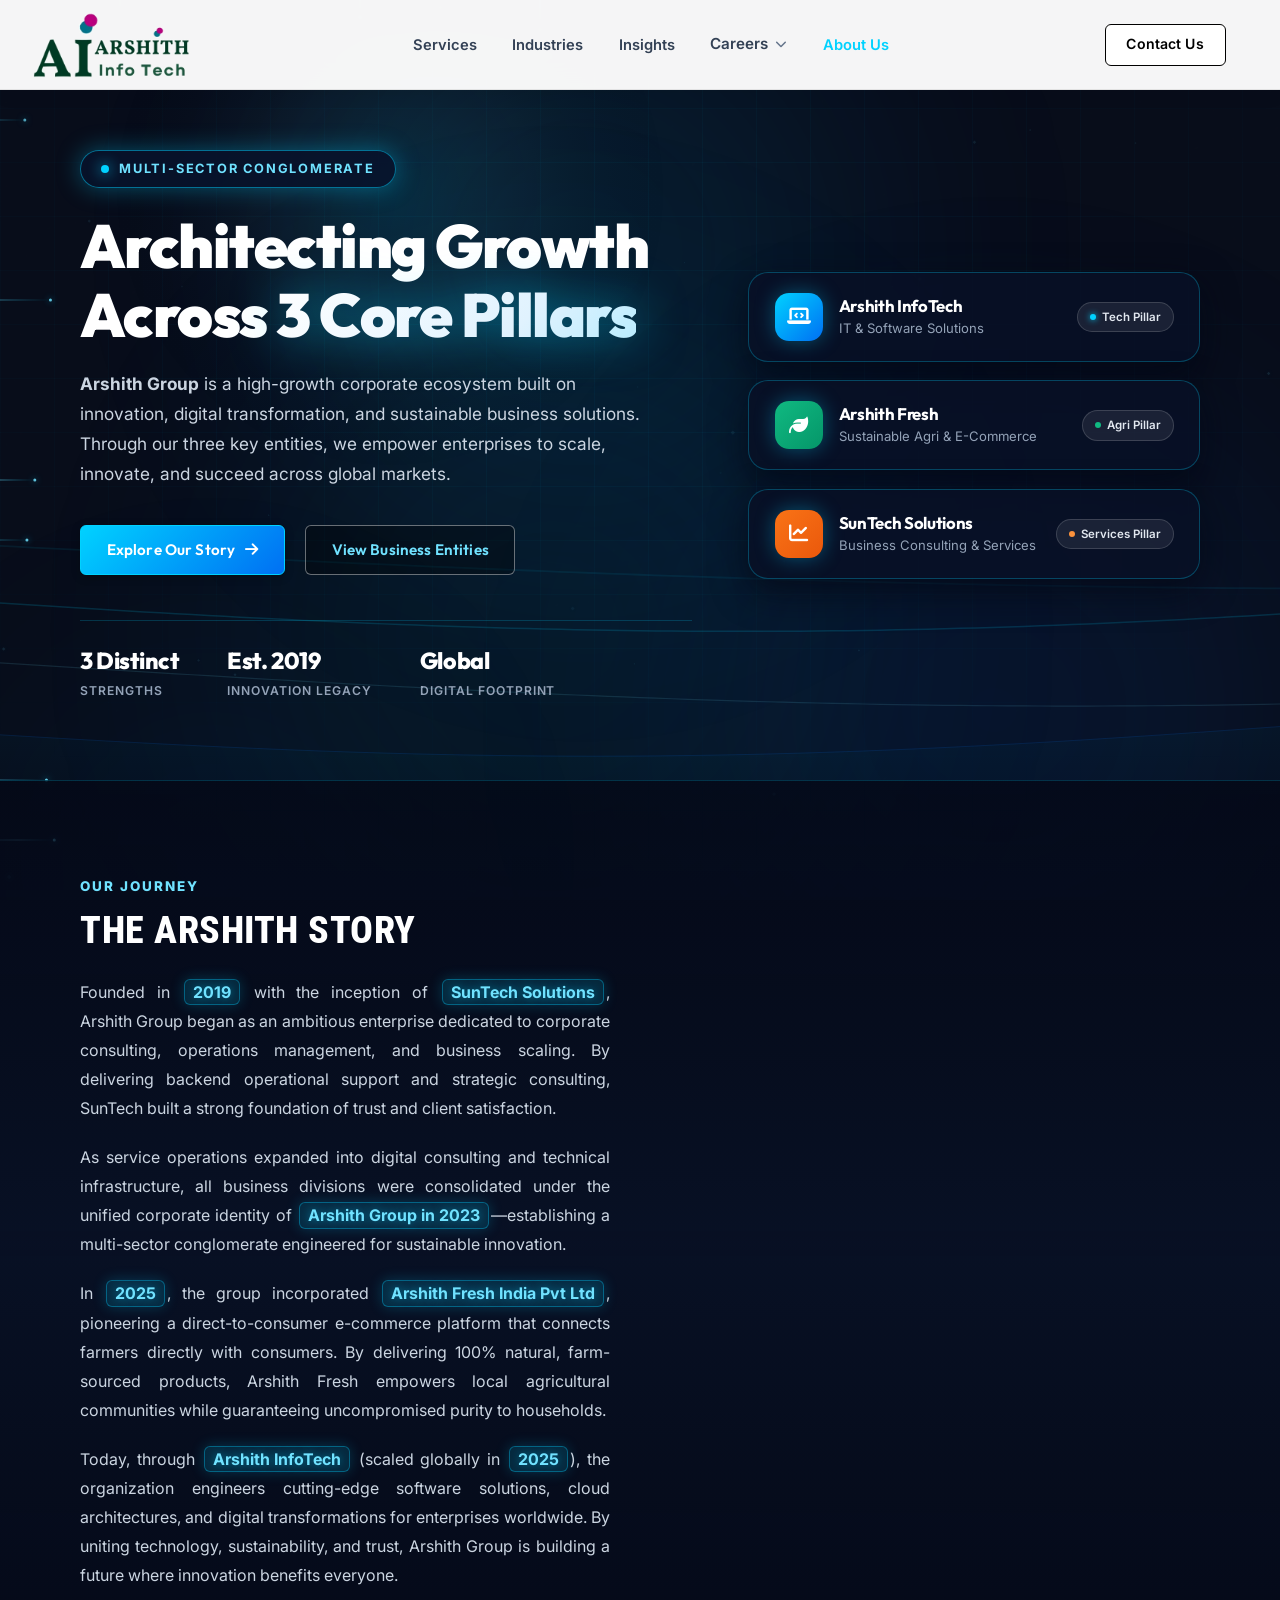
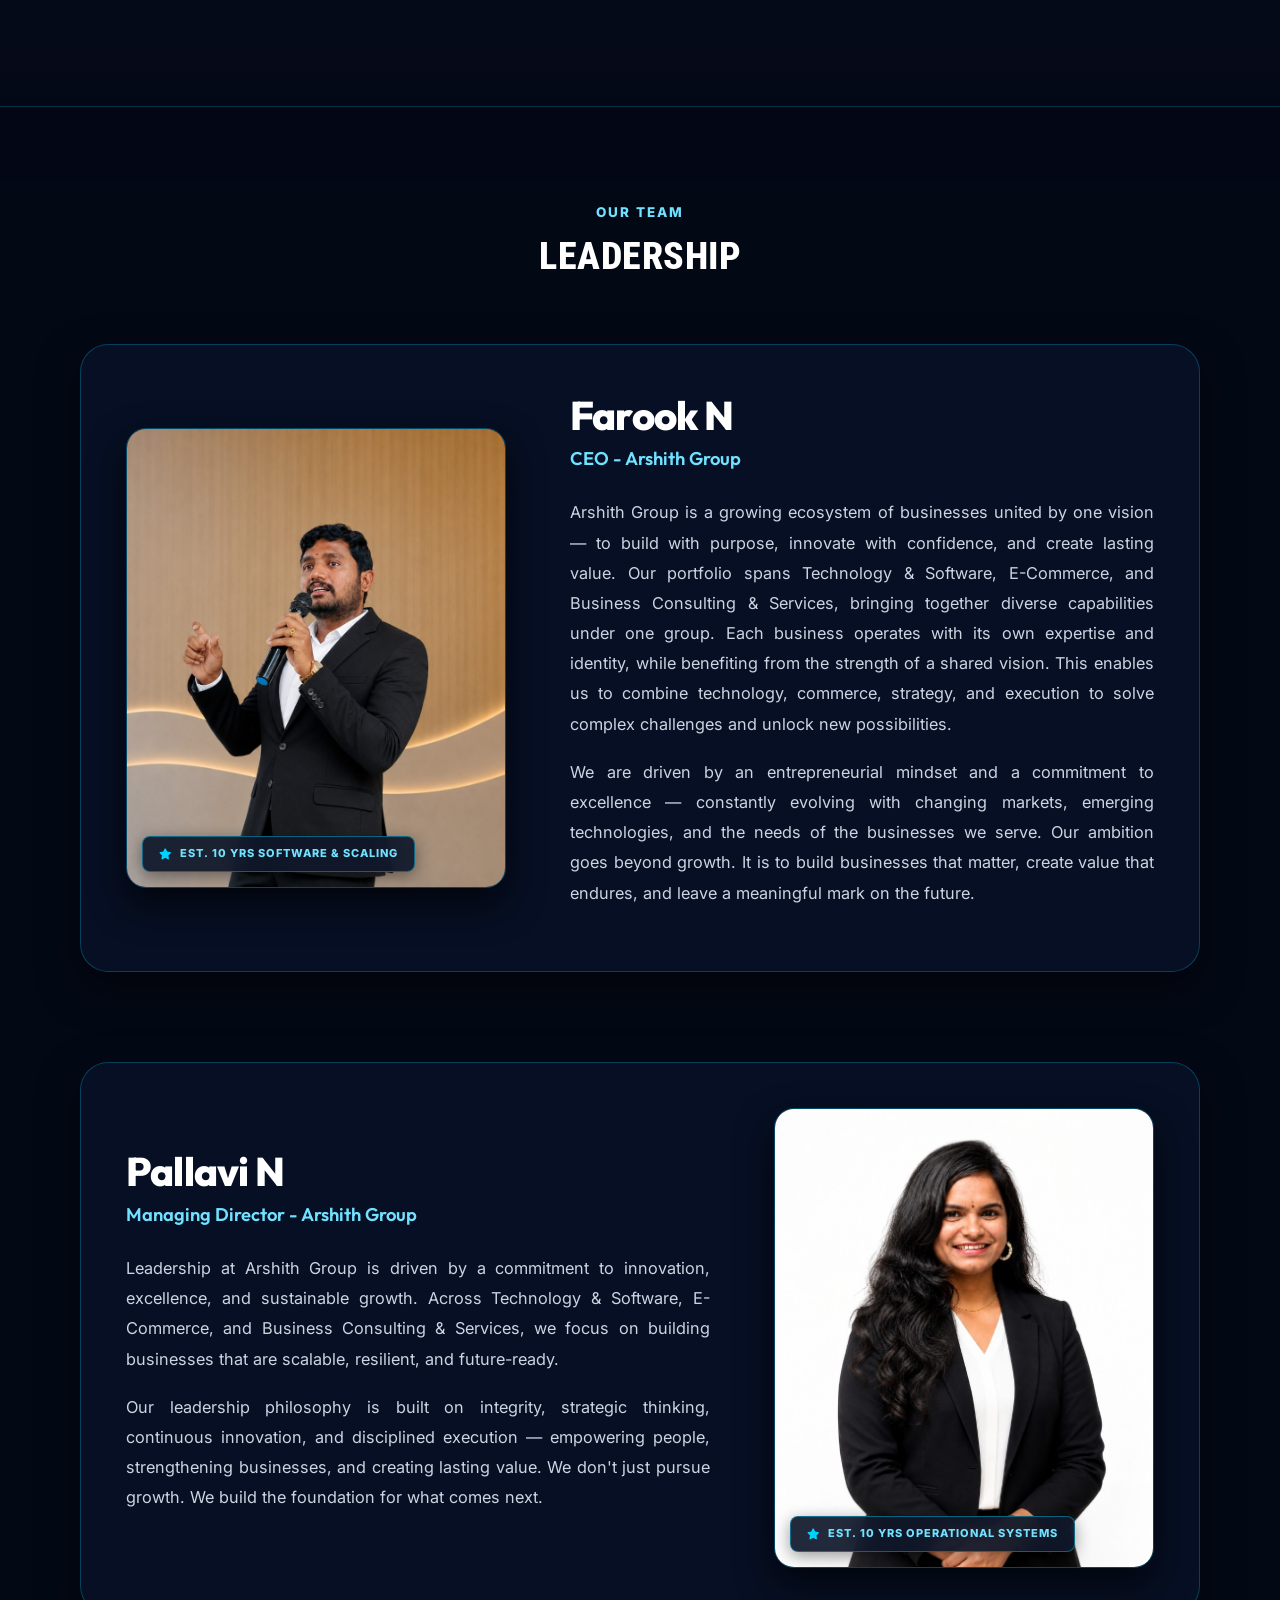
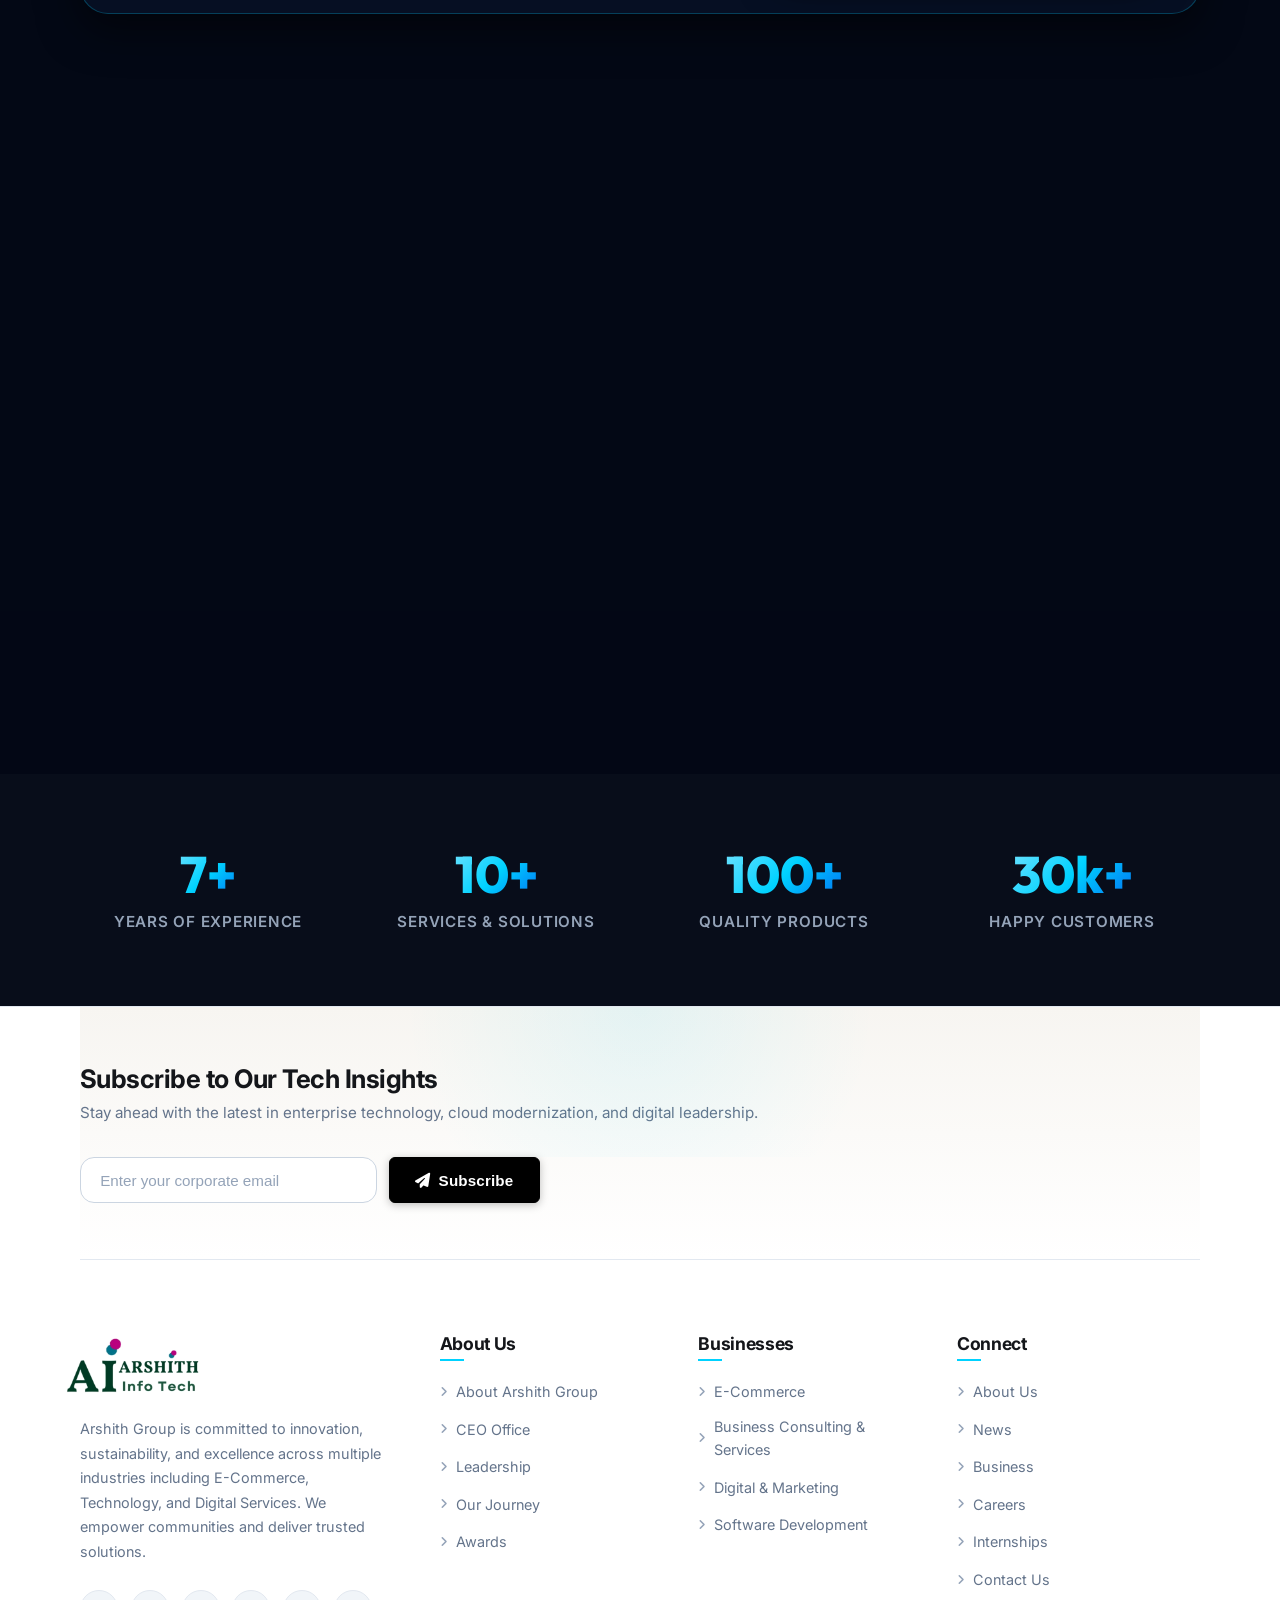
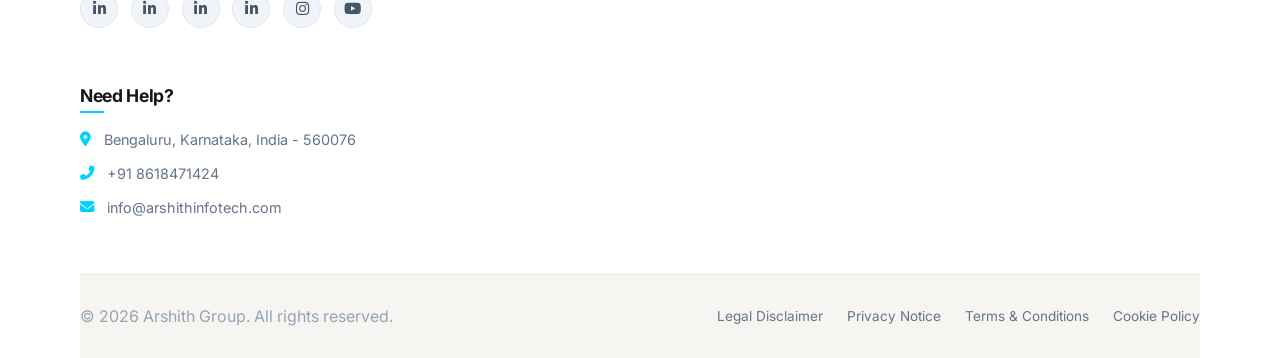
==== commit 19e79790: "feat: refine industries mobile layout, remove navbar Home link and add drawer cross button" ====
--- a/about-infotech.html
+++ b/about-infotech.html
@@ -19,8 +19,8 @@
   <link rel="stylesheet" href="https://cdnjs.cloudflare.com/ajax/libs/font-awesome/6.4.0/css/all.min.css" />
 
   <!-- Custom CSS -->
-  <link rel="stylesheet" href="css/style.css?v=20260917_v5_flawless_mobile" />
-  <link rel="stylesheet" href="footer-premium.css?v=20260917_v5_flawless_mobile" />
+  <link rel="stylesheet" href="css/style.css?v=20260917_v8_industries_perfect" />
+  <link rel="stylesheet" href="footer-premium.css?v=20260917_v8_industries_perfect" />
 
   <style>
     /* ═══════════════════════════════════════════════════
@@ -882,11 +882,9 @@
         <img src="assets/images/logo-official.png" alt="Arshith Info-Tech" class="logo-img">
       </a>
       <ul class="nav-links">
-        <div class="drawer-brand">
-          <img src="assets/images/logo-official.png" alt="Arshith Info-Tech" class="logo-img">
-        </div>
-        <button class="drawer-close" aria-label="Close menu"><i class="fas fa-times"></i></button>
-        <li><a href="index.html"><i class="fas fa-house"></i> Home</a></li>
+        <div class="drawer-header">
+          <button class="drawer-close" aria-label="Close menu"><i class="fas fa-times"></i></button>
+        </div>
         <li><a href="services.html"><i class="fas fa-laptop-code"></i> Services</a></li>
         <li><a href="industries.html"><i class="fas fa-layer-group"></i> Industries</a></li>
         <li><a href="insights.html"><i class="fas fa-newspaper"></i> Insights</a></li>
--- a/css/style.css
+++ b/css/style.css
@@ -435,7 +435,7 @@
   display: block;
 }
 
-.drawer-brand, .drawer-close, .drawer-cta-item {
+.drawer-header, .drawer-brand, .drawer-close, .drawer-cta-item {
   display: none;
 }
 
@@ -6794,44 +6794,44 @@
     right: 0 !important;
   }
 
+  .drawer-header,
   .drawer-brand {
     display: flex !important;
     align-items: center !important;
-    justify-content: space-between !important;
-    padding-bottom: 1rem !important;
+    justify-content: flex-start !important;
+    padding: 0.25rem 0 1rem 0 !important;
     border-bottom: 1px solid #f1f5f9 !important;
     margin-bottom: 1rem !important;
     width: 100% !important;
   }
 
-  .drawer-brand .logo-img {
-    height: 48px !important;
-  }
-
   .drawer-close {
-    display: flex !important;
+    display: inline-flex !important;
     align-items: center !important;
     justify-content: center !important;
-    position: absolute !important;
-    top: 1.2rem !important;
-    right: 1.2rem !important;
-    width: 40px !important;
-    height: 40px !important;
-    border-radius: 50% !important;
-    background: #f1f5f9 !important;
-    border: 1px solid #e2e8f0 !important;
-    color: #334155 !important;
-    font-size: 1.15rem !important;
+    position: relative !important;
+    top: auto !important;
+    right: auto !important;
+    width: 44px !important;
+    height: 44px !important;
+    min-width: 44px !important;
+    border-radius: 12px !important;
+    background: #f8fafc !important;
+    border: 1.5px solid #e2e8f0 !important;
+    color: #1e293b !important;
+    font-size: 1.25rem !important;
     cursor: pointer !important;
-    transition: all 0.3s ease !important;
+    transition: all 0.25s cubic-bezier(0.4, 0, 0.2, 1) !important;
+    box-shadow: 0 2px 6px rgba(0, 0, 0, 0.04) !important;
     z-index: 1002 !important;
   }
 
-  .drawer-close:hover, .drawer-close:active {
-    background: #fee2e2 !important;
-    border-color: #fca5a5 !important;
-    color: #ef4444 !important;
-    transform: rotate(90deg);
+  .drawer-close:hover,
+  .drawer-close:active {
+    background: rgba(0, 210, 255, 0.12) !important;
+    border-color: #00d2ff !important;
+    color: #0099cc !important;
+    transform: rotate(90deg) scale(1.05) !important;
   }
 
   .nav-links li {
@@ -9173,28 +9173,9 @@
   .quickbar-container {
     justify-content: center;
   }
-  .industry-matrix-hub {
-    width: 340px;
-    height: 340px;
-  }
-  .hub-node {
-    padding: 0.5rem 0.75rem;
-  }
-  .node-meta strong {
-    font-size: 0.75rem;
-  }
 }
 
 @media (max-width: 576px) {
-  .industries-hero-section {
-    padding: 8.5rem 0 4rem 0;
-  }
-  .industries-hero-title {
-    font-size: 2.1rem;
-  }
-  .industries-hero-desc {
-    font-size: 0.98rem;
-  }
   .industry-title {
     font-size: 1.85rem;
   }
@@ -9202,47 +9183,26 @@
     font-size: 0.98rem;
   }
   .industry-section-item {
-    padding: 4.5rem 0;
+    padding: 3.5rem 0;
   }
   .industry-cta-card {
-    padding: 2.8rem 1.5rem;
+    padding: 2.5rem 1.25rem;
   }
   .industry-cta-heading {
-    font-size: 1.85rem;
+    font-size: 1.75rem;
   }
   .industry-cta-description {
-    font-size: 0.95rem;
+    font-size: 0.92rem;
   }
   .industry-cta-features {
-    gap: 1.2rem;
+    gap: 1rem;
     flex-direction: column;
   }
-  .industry-matrix-hub {
-    width: 290px;
-    height: 290px;
-  }
-  .matrix-center-core {
-    width: 100px;
-    height: 100px;
-  }
-  .core-icon {
+  .industry-modal-box {
+    padding: 1.5rem 1.2rem;
+  }
+  .industry-modal-title {
     font-size: 1.4rem;
-  }
-  .core-title {
-    font-size: 0.62rem;
-  }
-  .node-meta {
-    display: none;
-  }
-  .hub-node {
-    padding: 0.45rem;
-    border-radius: 50%;
-  }
-  .industry-modal-box {
-    padding: 1.6rem 1.2rem;
-  }
-  .industry-modal-title {
-    font-size: 1.45rem;
   }
   .industry-modal-footer {
     flex-direction: column;
@@ -12947,12 +12907,13 @@
   .insights-hero-title,
   .careers-hero-title,
   .hero-main-title {
-    font-size: clamp(1.65rem, 6.8vw, 2.15rem) !important;
+    font-size: clamp(1.55rem, 6.4vw, 2.1rem) !important;
     line-height: 1.22 !important;
     letter-spacing: -0.02em !important;
     word-break: normal !important;
     overflow-wrap: break-word !important;
     max-width: 100% !important;
+    width: 100% !important;
     margin: 0 auto 0.85rem auto !important;
     text-align: center !important;
     box-sizing: border-box !important;
@@ -13023,10 +12984,11 @@
     font-size: 0.92rem !important;
     line-height: 1.6 !important;
     max-width: 100% !important;
+    width: 100% !important;
     word-break: normal !important;
     overflow-wrap: break-word !important;
-    margin: 0 auto 1.25rem auto !important;
-    padding: 0 0.4rem !important;
+    margin: 0 auto 1.3rem auto !important;
+    padding: 0 0.35rem !important;
     color: #cbd5e1 !important;
     text-align: center !important;
     box-sizing: border-box !important;
@@ -13059,12 +13021,12 @@
   .hero-actions-row,
   .about-hero-actions {
     display: flex !important;
-    flex-direction: row !important;
-    flex-wrap: wrap !important;
+    flex-direction: column !important;
     gap: 0.65rem !important;
     justify-content: center !important;
     align-items: center !important;
     width: 100% !important;
+    max-width: 320px !important;
     margin: 0 auto 1.3rem auto !important;
   }
 
@@ -13079,11 +13041,10 @@
     align-items: center !important;
     justify-content: center !important;
     gap: 0.45rem !important;
-    flex: 1 1 138px !important;
-    min-width: 130px !important;
+    width: 100% !important;
     max-width: 100% !important;
-    padding: 0.75rem 0.85rem !important;
-    font-size: 0.83rem !important;
+    padding: 0.85rem 1.2rem !important;
+    font-size: 0.88rem !important;
     font-weight: 700 !important;
     border-radius: 12px !important;
     text-align: center !important;
@@ -13110,12 +13071,12 @@
   .industry-stats-strip {
     display: flex !important;
     flex-direction: row !important;
-    justify-content: space-around !important;
+    justify-content: space-between !important;
     align-items: center !important;
     width: 100% !important;
     max-width: 100% !important;
     margin: 1.2rem auto 0 auto !important;
-    padding: 0.75rem 0.4rem !important;
+    padding: 0.75rem 0.35rem !important;
     border-top: 1px solid rgba(112, 226, 255, 0.2) !important;
     background: rgba(11, 21, 40, 0.65) !important;
     border: 1px solid rgba(112, 226, 255, 0.18) !important;
@@ -13128,36 +13089,38 @@
     text-align: center !important;
     min-width: 0 !important;
     margin: 0 !important;
-    padding: 0 0.15rem !important;
+    padding: 0 0.1rem !important;
     display: flex !important;
     flex-direction: column !important;
     align-items: center !important;
   }
 
-  .stat-pill .stat-val {
-    font-size: 1.35rem !important;
+  .industry-stats-strip .stat-pill .stat-val {
+    font-size: 1.25rem !important;
     font-weight: 800 !important;
     color: #70e2ff !important;
     line-height: 1.1 !important;
-  }
-
-  .stat-pill .stat-lbl {
-    font-size: 0.64rem !important;
+    white-space: nowrap !important;
+  }
+
+  .industry-stats-strip .stat-pill .stat-lbl {
+    font-size: 0.6rem !important;
     color: #94a3b8 !important;
     text-transform: uppercase !important;
-    letter-spacing: 0.03em !important;
+    letter-spacing: 0.01em !important;
     font-weight: 600 !important;
     margin-top: 0.2rem !important;
-    line-height: 1.2 !important;
+    line-height: 1.15 !important;
     white-space: normal !important;
     text-align: center !important;
-  }
-
-  .stat-divider {
-    height: 28px !important;
+    word-break: normal !important;
+  }
+
+  .industry-stats-strip .stat-divider {
+    height: 26px !important;
     width: 1px !important;
     background: rgba(255, 255, 255, 0.15) !important;
-    margin: 0 0.15rem !important;
+    margin: 0 0.1rem !important;
     flex: 0 0 1px !important;
   }
 
@@ -13168,16 +13131,18 @@
     align-items: center !important;
     width: 100% !important;
     max-width: 100% !important;
-    height: 340px !important;
+    height: 330px !important;
     margin: 0.8rem auto 0 auto !important;
     position: relative !important;
-    overflow: visible !important;
+    overflow: hidden !important;
   }
 
   .industry-matrix-hub {
     width: 440px !important;
     height: 440px !important;
-    transform: scale(0.68) !important;
+    min-width: 440px !important;
+    min-height: 440px !important;
+    transform: scale(0.65) !important;
     transform-origin: center center !important;
     margin: 0 auto !important;
     position: relative !important;
